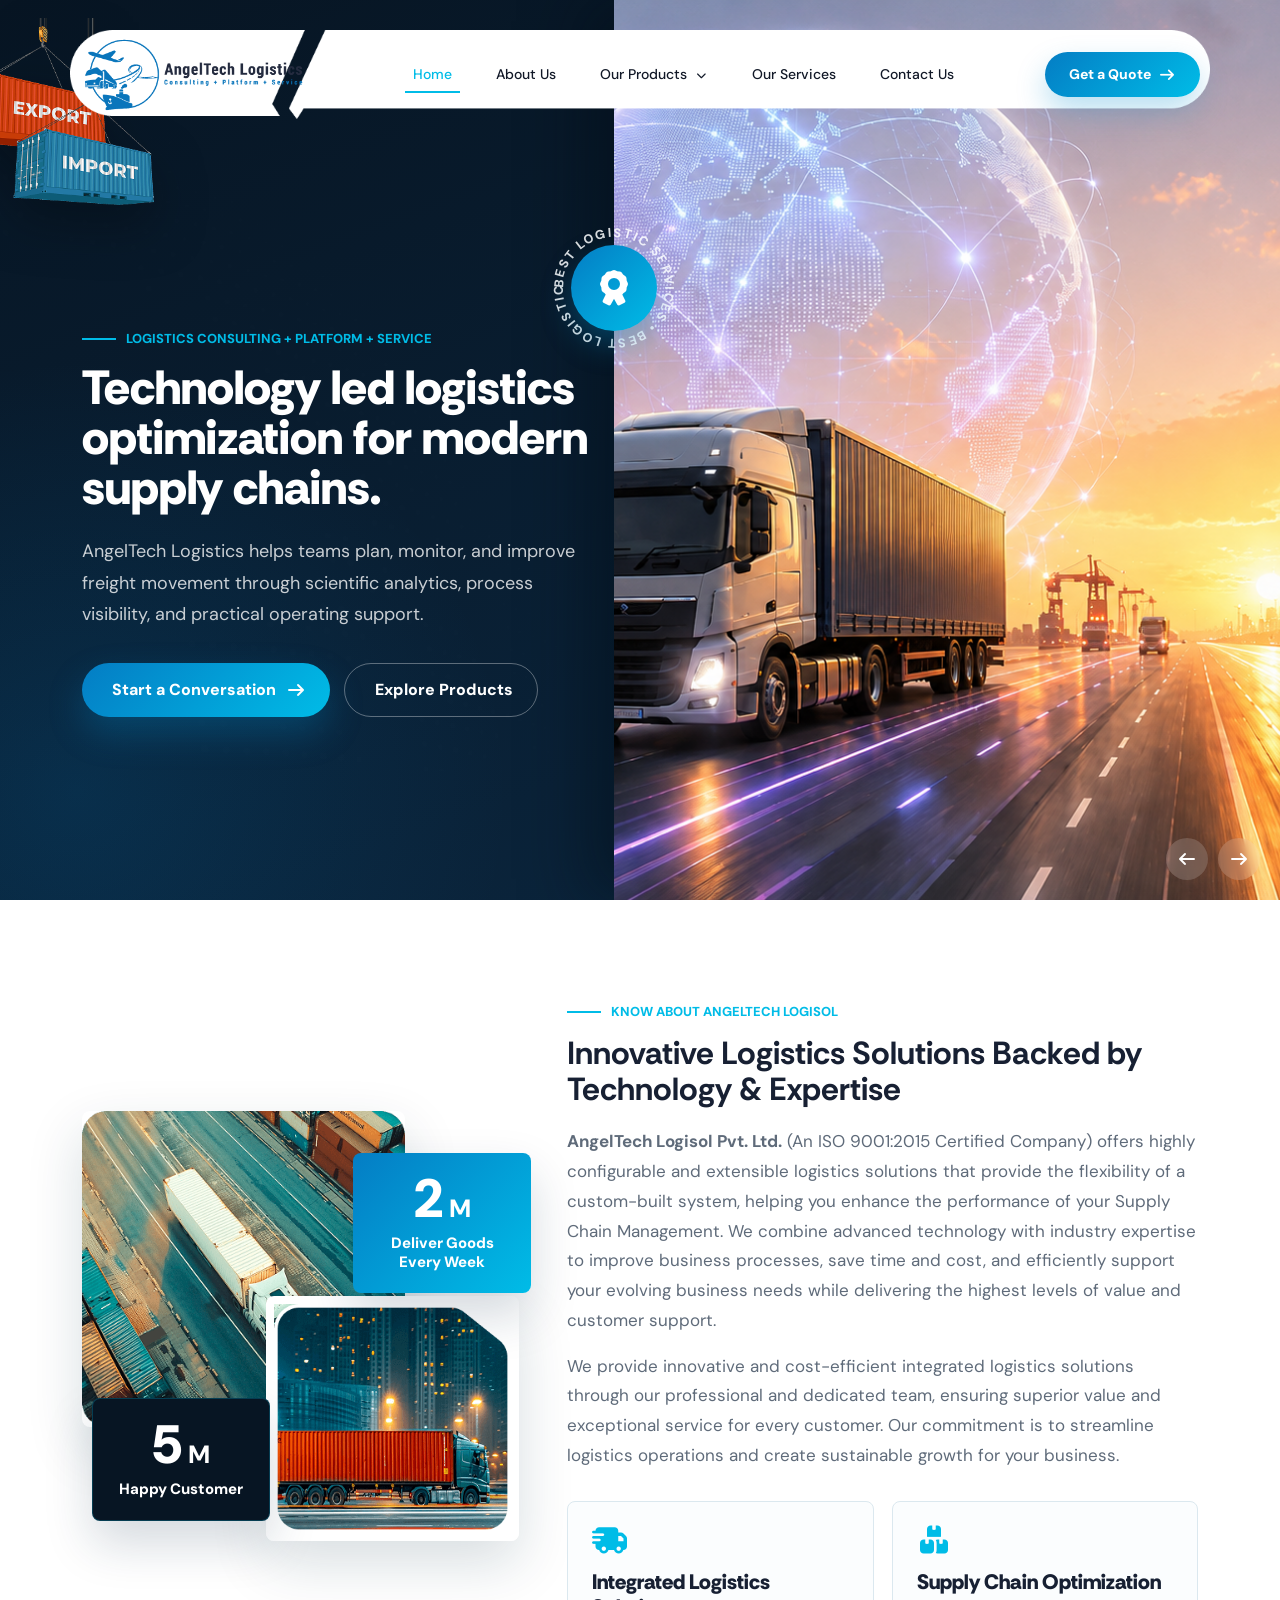
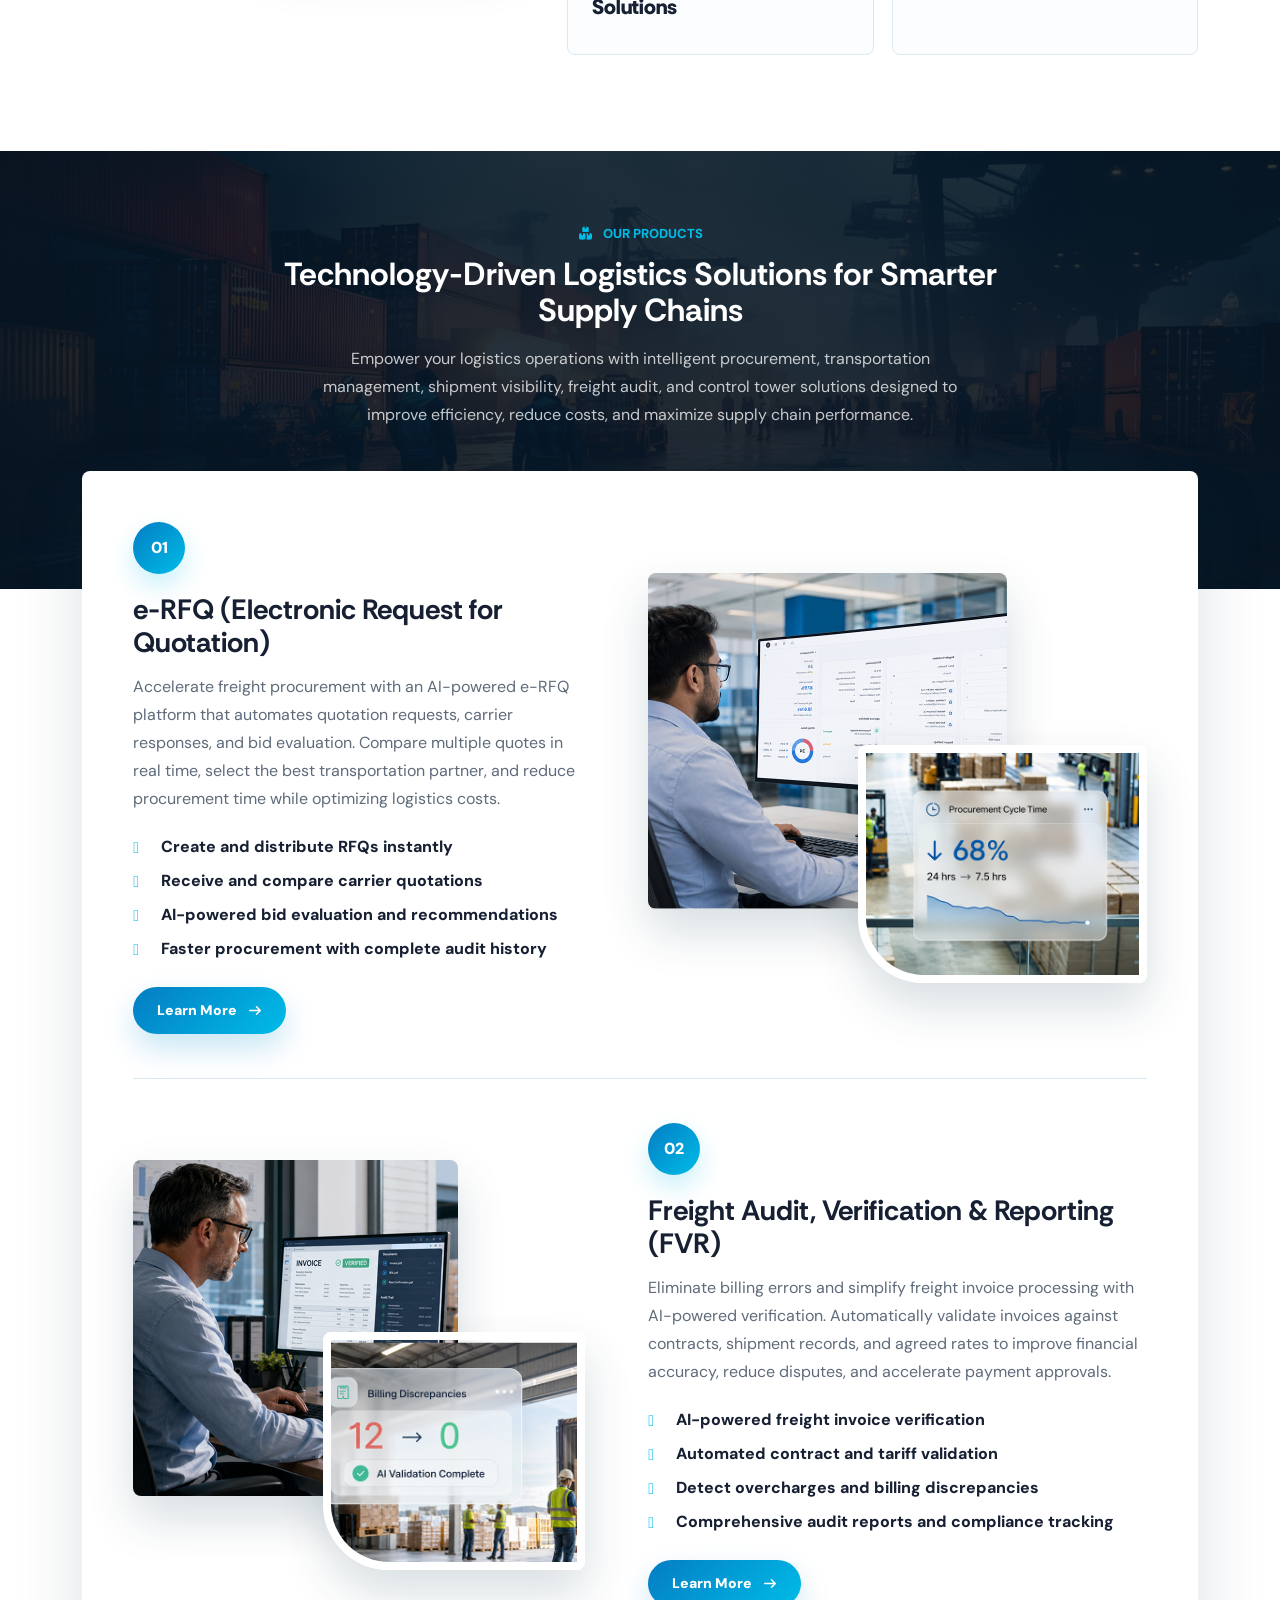
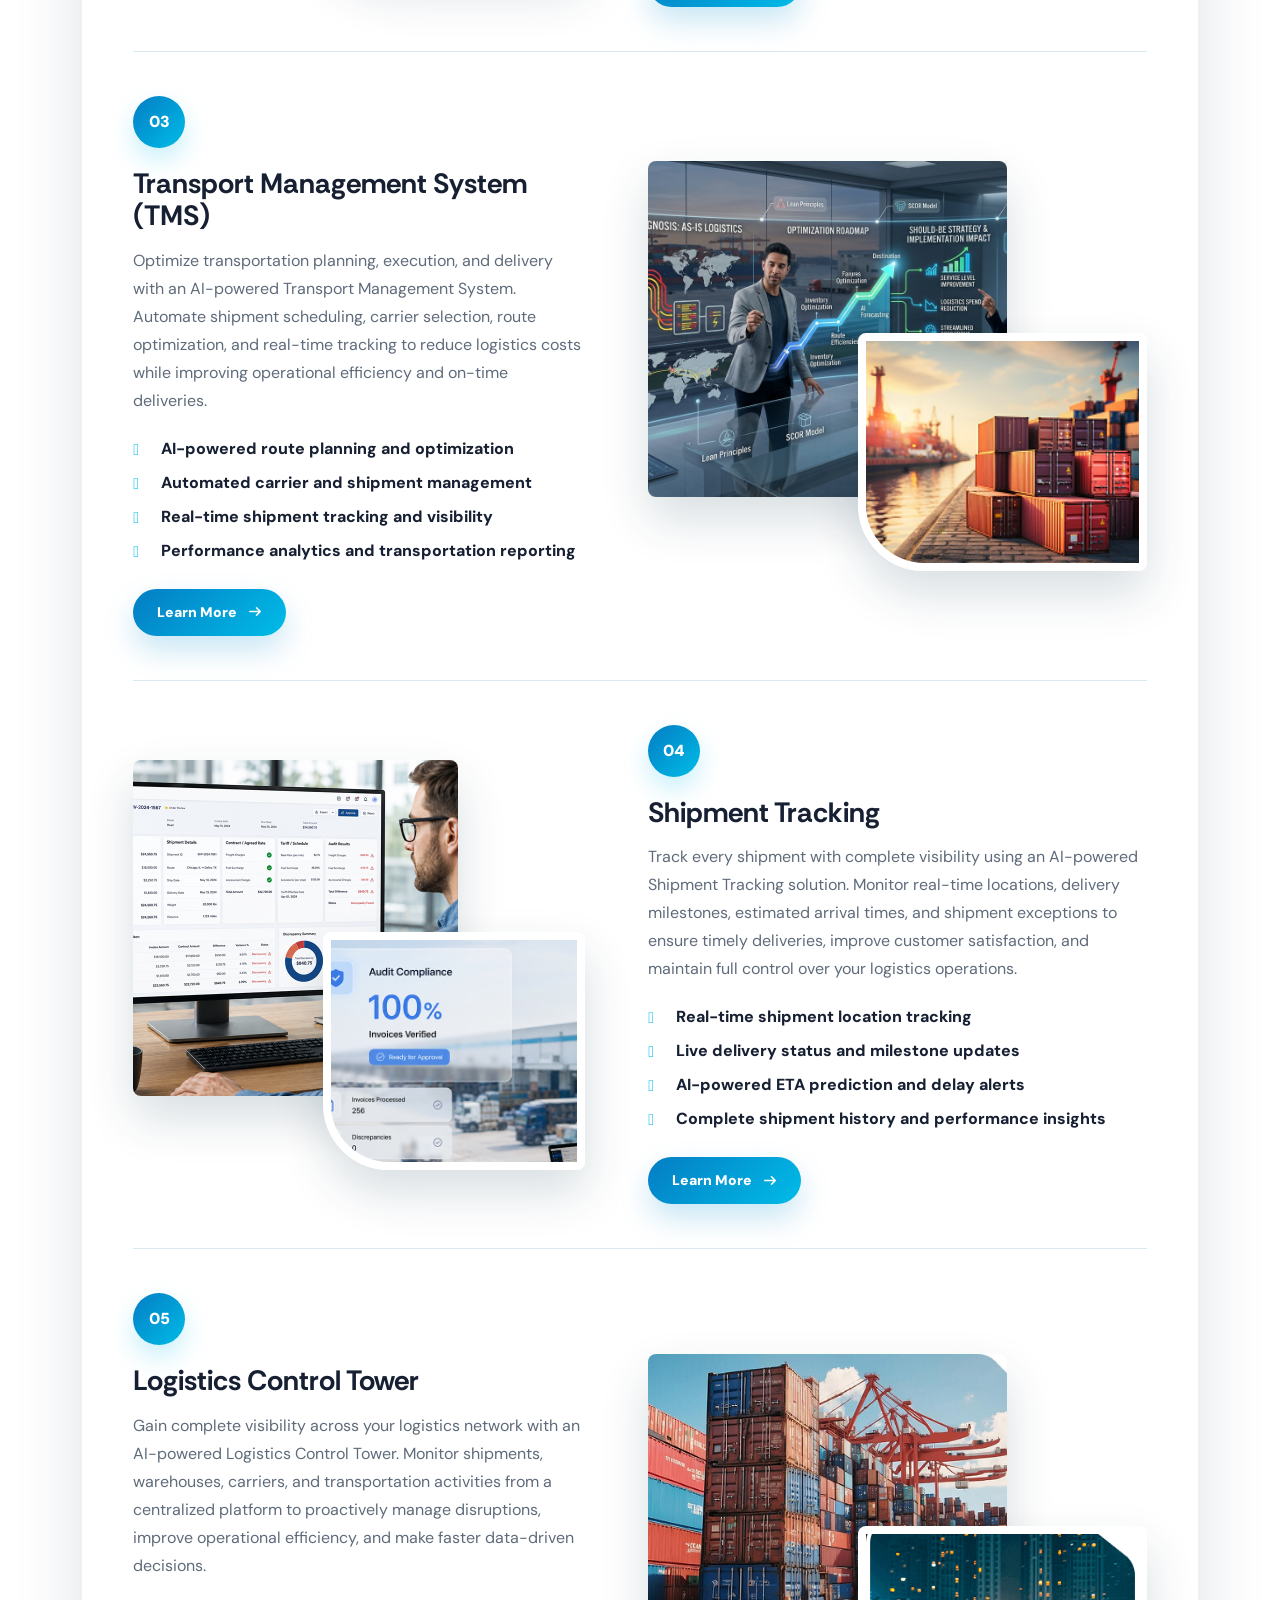
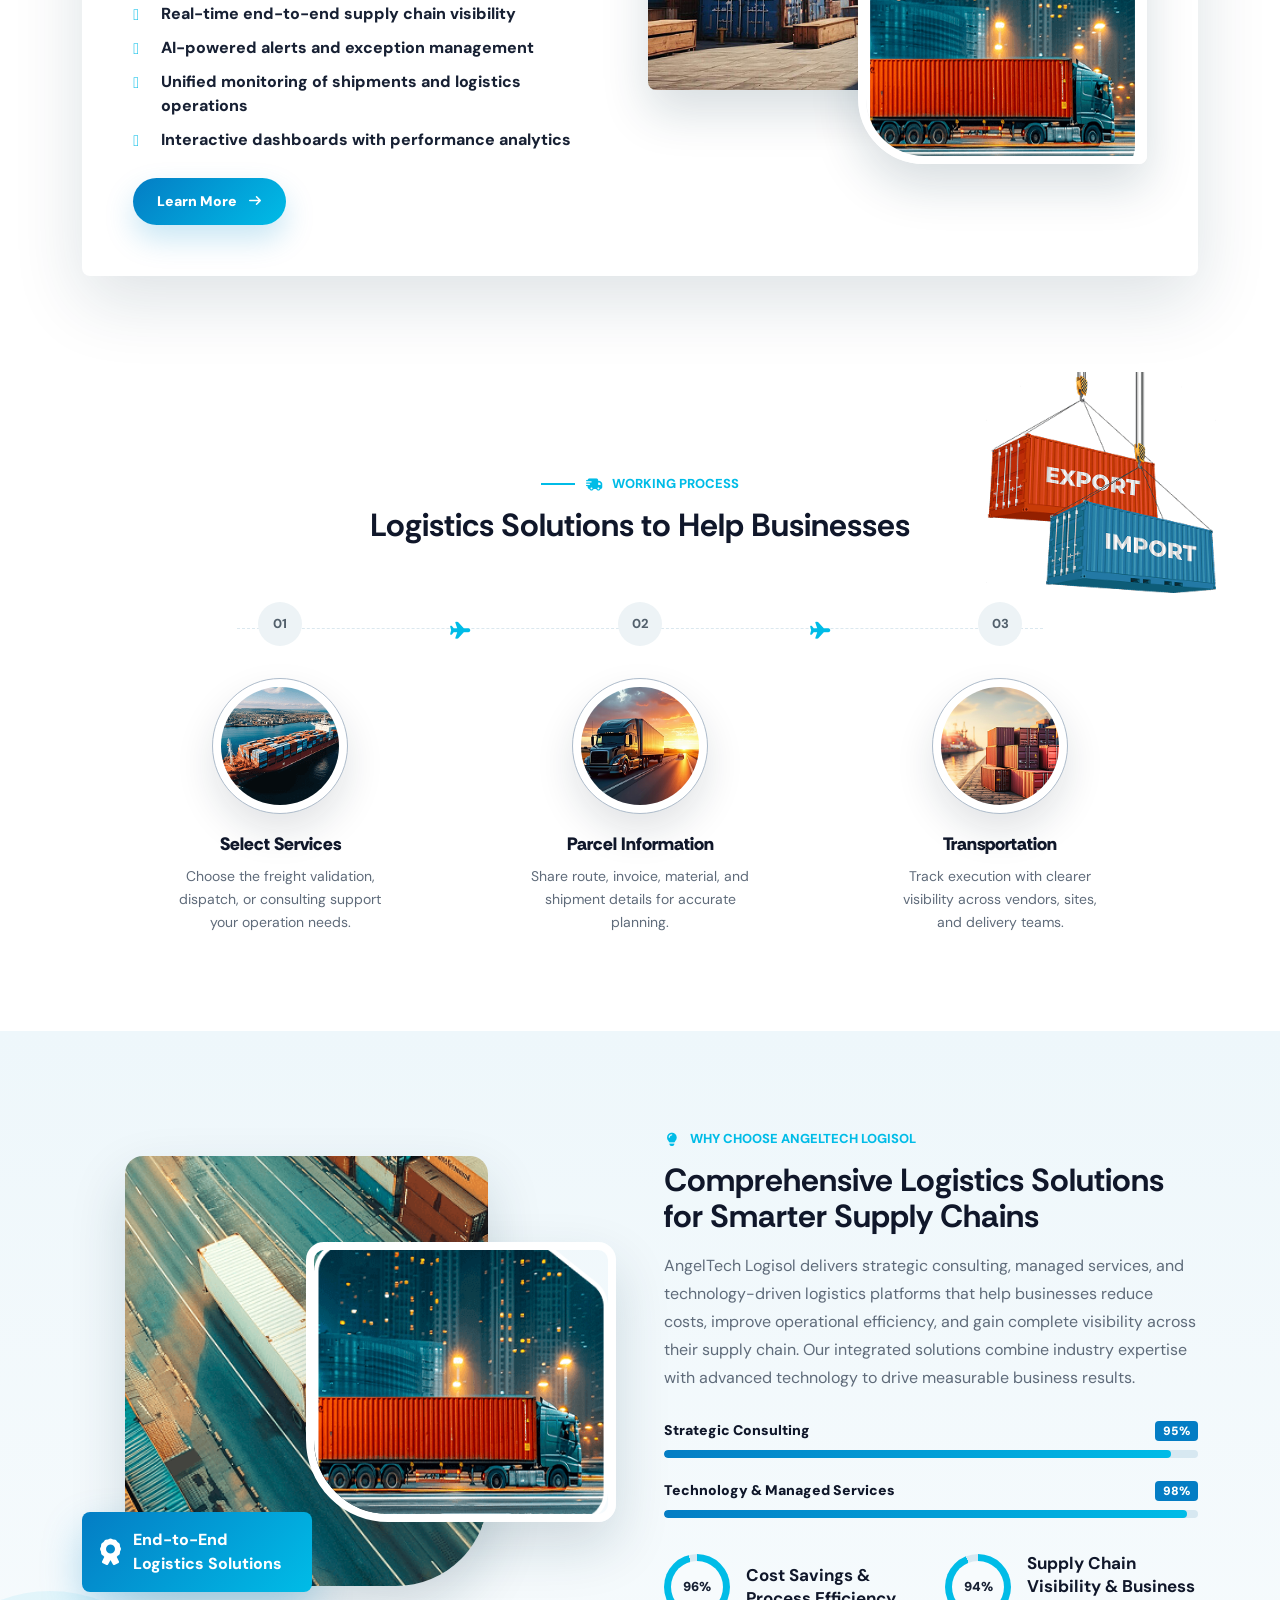
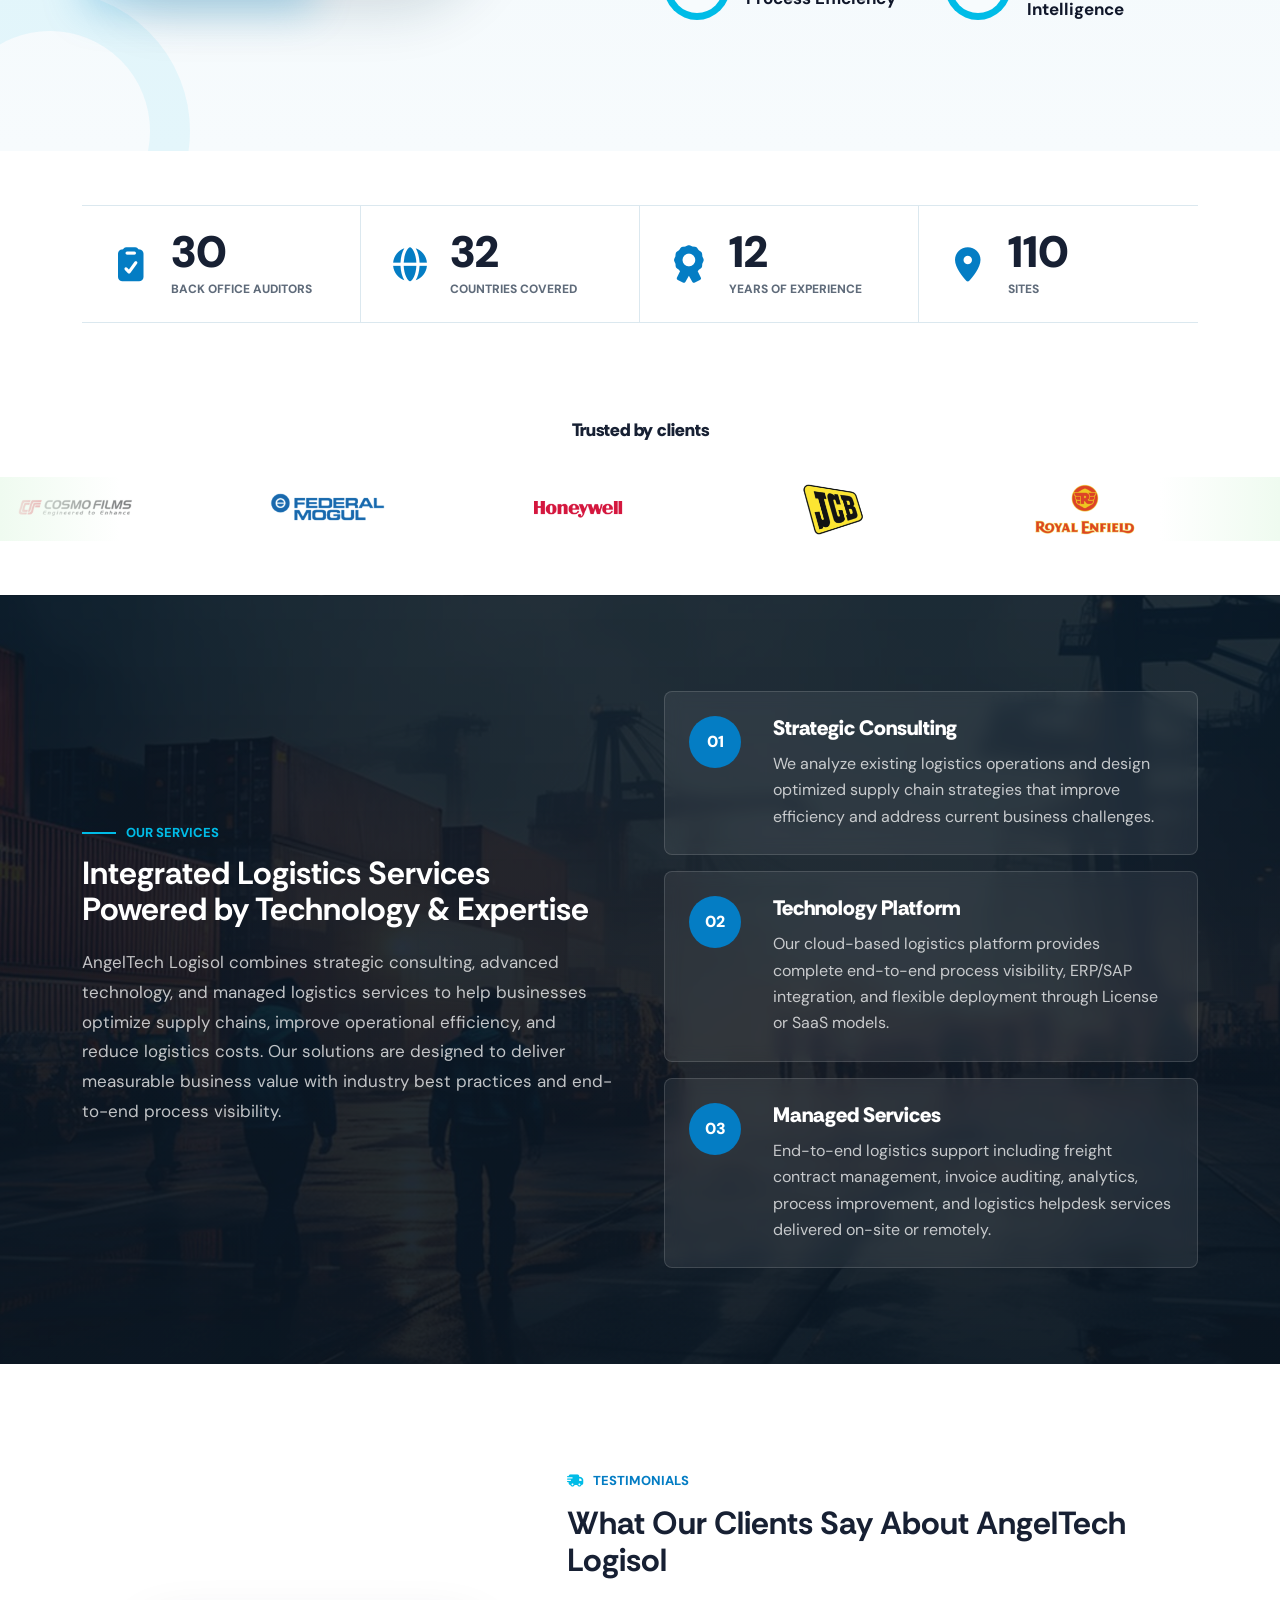
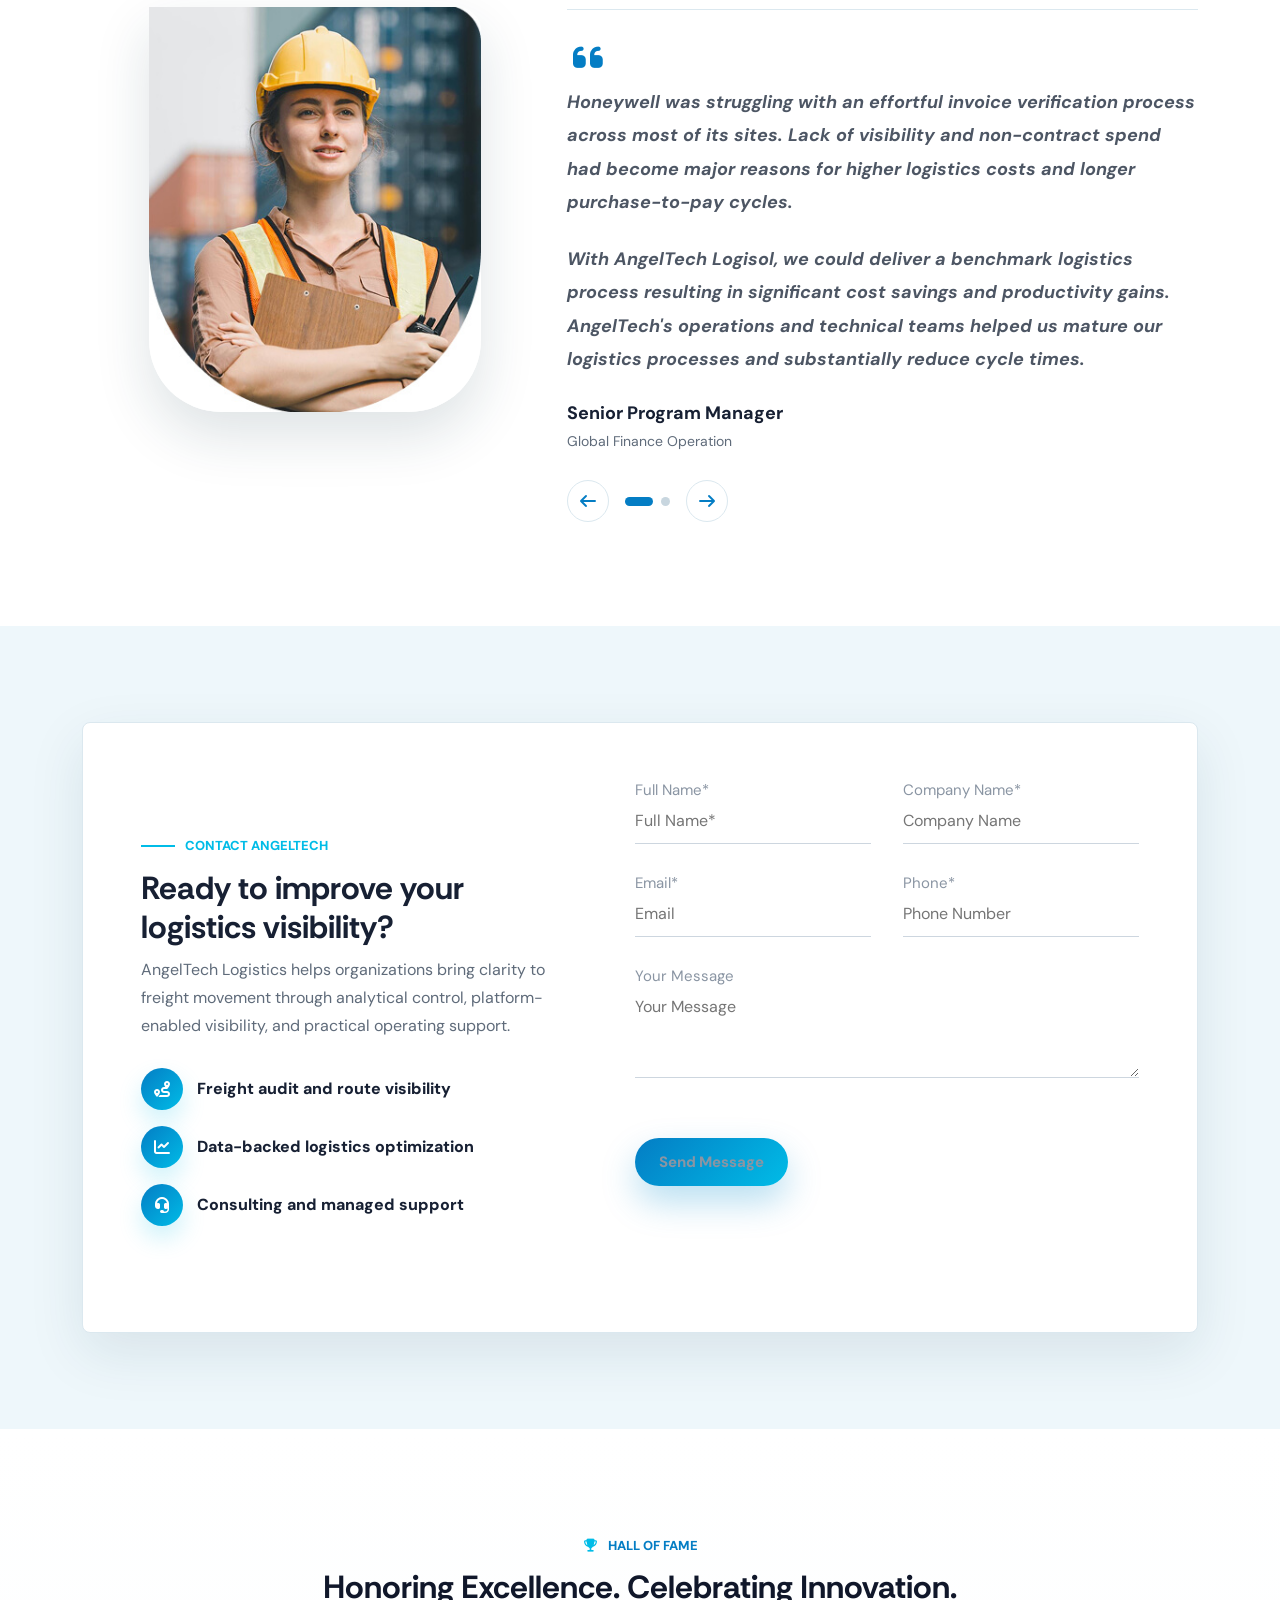
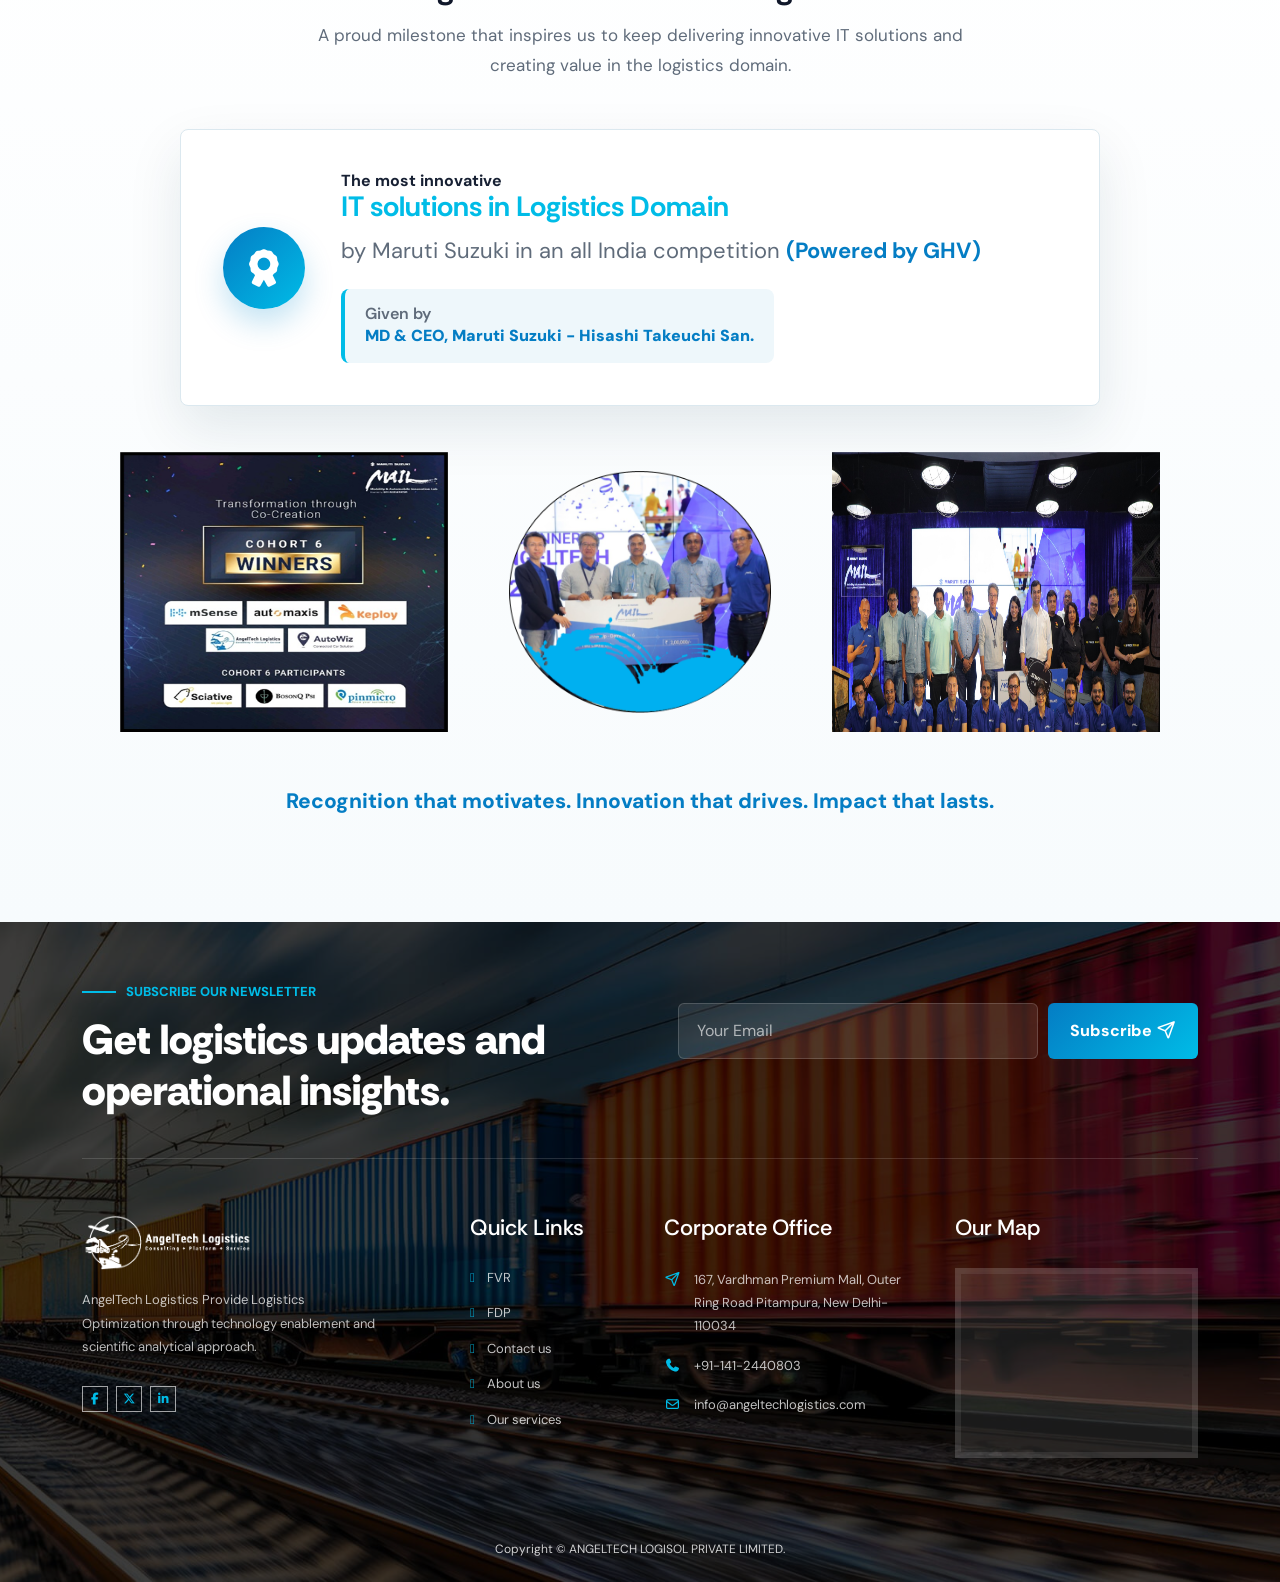
==== index.html @ 3ab44b49 "worked on e-RFQ page & sections layouts" ====
<!DOCTYPE html>
<html lang="en">
<head>
    <meta charset="UTF-8">
    <meta name="viewport" content="width=device-width, initial-scale=1.0">
    <meta name="description" content="AngelTech Logistics provides logistics optimization through technology enablement and scientific analytical approach.">
    <title>e-logistics solution provider in India - AngelTech Logistics</title>
    <link rel="shortcut icon" href="assets/images/favicon.png">
    <link rel="stylesheet" href="assets/css/bootstrap.min.css">
    <link rel="stylesheet" href="assets/css/all.min.css">
    <link rel="stylesheet" href="assets/css/angeltech.css">
    <script src="https://www.google.com/recaptcha/api.js" async defer></script>
</head>
<body>
    <header class="site-header" id="top">
        <nav class="navbar navbar-expand-lg angel-navbar">
            <div class="container">
                <a class="navbar-brand" href="#top" aria-label="AngelTech Logistics home">
                    <img src="assets/images/angel-logo.png" alt="AngelTech Logistics">
                </a>
                <div class="navbar-collapse" id="mainNav">
                    <ul class="navbar-nav ms-auto align-items-lg-center">
                        <li class="nav-item"><a class="nav-link active" href="#top">Home</a></li>
                        <li class="nav-item"><a class="nav-link" href="./about.html">About Us</a></li>
                        <li class="nav-item nav-dropdown"><button class="nav-link nav-dropdown-toggle" type="button" aria-expanded="false">Our Products <i class="fa-solid fa-chevron-down"></i></button><ul class="nav-dropdown-menu"><li><a href="FVR.html">FVR</a></li><li><a href="e-RFQ.html">e-RFQ</a></li><li><a href="TMS.html">TMS</a></li><li><a href="logisticcontroltower.html">Logistic Control Tower</a></li><li><a href="shipmentracking.html">Shipment Tracking</a></li></ul></li>
                        <li class="nav-item"><a class="nav-link" href="./our-services.html">Our Services</a></li>
                        <li class="nav-item"><a class="nav-link" href="./contact.html">Contact Us</a></li>
                        <li class="nav-item nav-quote-item"><a class="nav-link nav-quote-link" href="contact.html#contact-form-section">Get a Quote <i class="fa-solid fa-arrow-right"></i></a></li>
                    </ul>
                </div>
                <div class="header-actions">
                    <a class="header-cta" href="#contact">Get a Quote <i class="fa-solid fa-arrow-right"></i></a>
                    <button class="navbar-toggler" type="button" aria-label="Toggle navigation" aria-controls="mainNav" aria-expanded="false">
                        <span></span>
                        <span></span>
                        <span></span>
                    </button>
                </div>
            </div>
        </nav>
    </header>

    <main>
        <section class="hero-section">
            <img class="hero-crate" src="assets/images/export-import.png" alt="" aria-hidden="true">
            <div class="hero-visual reveal delay-1">
                <div class="hero-slider" data-hero-slider>
                    <div class="hero-slide is-active">
                        <img src="assets/images/banner.png" alt="Freight truck on the highway at sunset">
                    </div>
                    <div class="hero-slide">
                        <img src="assets/images/slide2.png" alt="Long haul freight truck in transit">
                    </div>
                    <div class="hero-slide-nav">
                        <button class="hero-slide-arrow" type="button" data-hero-prev aria-label="Previous slide"><i class="fa-solid fa-arrow-left"></i></button>
                        <button class="hero-slide-arrow" type="button" data-hero-next aria-label="Next slide"><i class="fa-solid fa-arrow-right"></i></button>
                    </div>
                </div>
                <div class="hero-badge" aria-hidden="true">
                    <svg viewBox="0 0 120 120">
                        <path id="badgeCirclePath" d="M 60,60 m -48,0 a 48,48 0 1,1 96,0 a 48,48 0 1,1 -96,0" fill="none"></path>
                        <text>
                            <textPath href="#badgeCirclePath">Best Logistic Services • Best Logistic Services • </textPath>
                        </text>
                    </svg>
                    <i class="fa-solid fa-award"></i>
                </div>
            </div>
            <div class="container">
                <div class="row">
                    <div class="col-lg-6">
                        <div class="hero-copy">
                            <span class="eyebrow reveal">Logistics Consulting + Platform + Service</span>
                            <h1 class="reveal delay-1">Technology led logistics optimization for modern supply chains.</h1>
                            <div class="hero-lede reveal delay-2">
                                <p>AngelTech Logistics helps teams plan, monitor, and improve freight movement through scientific analytics, process visibility, and practical operating support.</p>
                            </div>
                            <div class="hero-actions reveal delay-3">
                                <a class="btn-primary-angel btn-pill" href="#contact">Start a Conversation <i class="fa-solid fa-arrow-right"></i></a>
                                <a class="btn-ghost-angel btn-pill" href="#services">Explore Products</a>
                            </div>
                        </div>
                    </div>
                </div>
            </div>
        </section>

       <section class="about-band" id="about">
        <div class="container">
        <div class="row align-items-center g-5">
            <div class="col-lg-5">
                <div class="image-stack reveal">
                    <img src="assets/images/about-1.png" alt="AngelTech Logisol logistics operations">
                    <img src="assets/images/about-2.png" alt="Supply chain and logistics management">
                    <div class="about-stat-card about-stat-primary">
                        <strong>2<span>M</span></strong>
                        <p>Deliver Goods Every Week</p>
                    </div>
                    <div class="about-stat-card about-stat-secondary">
                        <strong>5<span>M</span></strong>
                        <p>Happy Customer</p>
                    </div>
                </div>
            </div>

            <div class="col-lg-7">
                <div class="section-copy reveal delay-1">
                    <span class="eyebrow">Know About AngelTech Logisol</span>

                    <h2>Innovative Logistics Solutions Backed by Technology & Expertise</h2>

                    <p>
                        <strong>AngelTech Logisol Pvt. Ltd.</strong> (An ISO 9001:2015 Certified Company)
                        offers highly configurable and extensible logistics solutions that provide the
                        flexibility of a custom-built system, helping you enhance the performance of your
                        Supply Chain Management. We combine advanced technology with industry expertise
                        to improve business processes, save time and cost, and efficiently support your
                        evolving business needs while delivering the highest levels of value and customer support.
                    </p>

                    <p>
                        We provide innovative and cost-efficient integrated logistics solutions through our
                        professional and dedicated team, ensuring superior value and exceptional service for
                        every customer. Our commitment is to streamline logistics operations and create
                        sustainable growth for your business.
                    </p>

                    <div class="feature-grid">
                        <div>
                            <i class="fa-solid fa-truck-fast"></i>
                            <h3>Integrated Logistics Solutions</h3>
                           
                        </div>

                        <div>
                            <i class="fa-solid fa-boxes-stacked"></i>
                            <h3>Supply Chain Optimization</h3>
                           
                        </div>
                    </div>

                   
                </div>
            </div>
        </div>
    </div>
</section>

     <section class="product-showcase-section" aria-labelledby="product-showcase-title">
    <div class="product-showcase-hero">
        <div class="container">
            <div class="product-showcase-copy reveal">
                <span class="eyebrow">
                    <i class="fa-solid fa-boxes-stacked"></i> Our Products
                </span>

                <h2 id="product-showcase-title">
                    Technology-Driven Logistics Solutions for Smarter Supply Chains
                </h2>

                <p>
                    Empower your logistics operations with intelligent procurement,
                    transportation management, shipment visibility, freight audit,
                    and control tower solutions designed to improve efficiency,
                    reduce costs, and maximize supply chain performance.
                </p>
            </div>
        </div>
    </div>

    <div class="product-showcase-body">
        <div class="container">
            <div class="product-showcase-panel reveal">

                <!-- Product 01 -->
                <article class="product-showcase-row">
                    <div class="product-showcase-text">
                        <span>01</span>

                        <h3>e-RFQ (Electronic Request for Quotation)</h3>

                        <p>
                            Accelerate freight procurement with an AI-powered e-RFQ platform
                            that automates quotation requests, carrier responses, and bid
                            evaluation. Compare multiple quotes in real time, select the best
                            transportation partner, and reduce procurement time while
                            optimizing logistics costs.
                        </p>

                        <ul>
                            <li>Create and distribute RFQs instantly</li>
                            <li>Receive and compare carrier quotations</li>
                            <li>AI-powered bid evaluation and recommendations</li>
                            <li>Faster procurement with complete audit history</li>
                        </ul>

                        <a class="product-discover-link" href="./e-RFQ.html">
                            Learn More <i class="fa-solid fa-arrow-right"></i>
                        </a>
                    </div>

                    <!-- Original image URLs preserved -->
                    <div class="product-showcase-image">
                        <img class="product-image-main" src="assets/images/Products/Our Products - eRFQ V1_01.png" alt="e-RFQ">
                        <img class="product-image-float" src="assets/images/Products/Our Products - eRFQ V2_02.png" alt="e-RFQ">
                    </div>
                </article>

                <!-- Product 02 -->
                <article class="product-showcase-row is-reverse">
                    <div class="product-showcase-text">
                        <span>02</span>

                        <h3>Freight Audit, Verification & Reporting (FVR)</h3>

                        <p>
                            Eliminate billing errors and simplify freight invoice processing
                            with AI-powered verification. Automatically validate invoices
                            against contracts, shipment records, and agreed rates to improve
                            financial accuracy, reduce disputes, and accelerate payment
                            approvals.
                        </p>

                        <ul>
                            <li>AI-powered freight invoice verification</li>
                            <li>Automated contract and tariff validation</li>
                            <li>Detect overcharges and billing discrepancies</li>
                            <li>Comprehensive audit reports and compliance tracking</li>
                        </ul>

                        <a class="product-discover-link" href="./FVR.html">
                            Learn More <i class="fa-solid fa-arrow-right"></i>
                        </a>
                    </div>

                    <!-- Original image URLs preserved -->
                    <div class="product-showcase-image">
                        <img class="product-image-main" src="assets/images/Products/Our Products - FVR V1_01.png" alt="FVR">
                        <img class="product-image-float" src="assets/images/Products/Our Products - FVR V1_02.png" alt="FVR">
                    </div>
                </article>

                <!-- Product 03 -->
                <article class="product-showcase-row">
                    <div class="product-showcase-text">
                        <span>03</span>

                        <h3>Transport Management System (TMS)</h3>

                        <p>
                            Optimize transportation planning, execution, and delivery with an
                            AI-powered Transport Management System. Automate shipment
                            scheduling, carrier selection, route optimization, and real-time
                            tracking to reduce logistics costs while improving operational
                            efficiency and on-time deliveries.
                        </p>

                        <ul>
                            <li>AI-powered route planning and optimization</li>
                            <li>Automated carrier and shipment management</li>
                            <li>Real-time shipment tracking and visibility</li>
                            <li>Performance analytics and transportation reporting</li>
                        </ul>

                        <a class="product-discover-link" href="./TMS.html">
                            Learn More <i class="fa-solid fa-arrow-right"></i>
                        </a>
                    </div>

                    <!-- Original image URLs preserved -->
                    <div class="product-showcase-image">
                        <img class="product-image-main" src="assets/images/consulting.png" alt="TMS">
                        <img class="product-image-float" src="assets/images/serv3.png" alt="TMS">
                    </div>
                </article>

                <!-- Product 04 -->
                <article class="product-showcase-row is-reverse">
                    <div class="product-showcase-text">
                        <span>04</span>

                        <h3>Shipment Tracking</h3>

                        <p>
                            Track every shipment with complete visibility using an AI-powered
                            Shipment Tracking solution. Monitor real-time locations, delivery
                            milestones, estimated arrival times, and shipment exceptions to
                            ensure timely deliveries, improve customer satisfaction, and
                            maintain full control over your logistics operations.
                        </p>

                        <ul>
                            <li>Real-time shipment location tracking</li>
                            <li>Live delivery status and milestone updates</li>
                            <li>AI-powered ETA prediction and delay alerts</li>
                            <li>Complete shipment history and performance insights</li>
                        </ul>

                        <a class="product-discover-link" href="./shipmentracking.html">
                            Learn More <i class="fa-solid fa-arrow-right"></i>
                        </a>
                    </div>

                    <!-- Original image URLs preserved -->
                    <div class="product-showcase-image">
                        <img class="product-image-main" src="assets/images/Products/Our Products - ST V2_01.png" alt="Shipment Tracking">
                        <img class="product-image-float" src="assets/images/Products/Our Products - ST V2_02.png" alt="Shipment Tracking">
                    </div>
                </article>

                <!-- Product 05 -->
                <article class="product-showcase-row">
                    <div class="product-showcase-text">
                        <span>05</span>

                        <h3>Logistics Control Tower</h3>

                        <p>
                            Gain complete visibility across your logistics network with an
                            AI-powered Logistics Control Tower. Monitor shipments,
                            warehouses, carriers, and transportation activities from a
                            centralized platform to proactively manage disruptions, improve
                            operational efficiency, and make faster data-driven decisions.
                        </p>

                        <ul>
                            <li>Real-time end-to-end supply chain visibility</li>
                            <li>AI-powered alerts and exception management</li>
                            <li>Unified monitoring of shipments and logistics operations</li>
                            <li>Interactive dashboards with performance analytics</li>
                        </ul>

                        <a class="product-discover-link" href="./logisticcontroltower.html">
                            Learn More <i class="fa-solid fa-arrow-right"></i>
                        </a>
                    </div>

                    <!-- Original image URLs preserved -->
                    <div class="product-showcase-image">
                        <img class="product-image-main" src="assets/images/about-banner.jpg" alt="Control Tower">
                        <img class="product-image-float" src="assets/images/about-2.png" alt="Control Tower">
                    </div>
                </article>

            </div>
        </div>
    </div>
</section>

        <section class="process-section" aria-labelledby="process-title">
            <img class="process-crates" src="assets/images/export-import.png" alt="" aria-hidden="true">
            <div class="container">
                <div class="section-heading process-heading reveal">
                    <span class="eyebrow"><i class="fa-solid fa-truck-fast"></i> Working Process</span>
                    <h2 id="process-title">Logistics Solutions to Help Businesses</h2>
                </div>

                <div class="process-timeline reveal delay-1">
                    <article class="process-step">
                        <div class="process-number">01</div>
                        <div class="process-image">
                            <img src="assets/images/serv1.png" alt="Cargo service selection">
                        </div>
                        <h3>Select Services</h3>
                        <p>Choose the freight validation, dispatch, or consulting support your operation needs.</p>
                    </article>

                    <div class="process-connector" aria-hidden="true">
                        <i class="fa-solid fa-plane"></i>
                        <span></span>
                    </div>

                    <article class="process-step ">
                        <div class="process-number">02</div>
                        <div class="process-image">
                            <img src="assets/images/serv2.png" alt="Parcel information and transport planning">
                        </div>
                        <h3>Parcel Information</h3>
                        <p>Share route, invoice, material, and shipment details for accurate planning.</p>
                    </article>

                    <div class="process-connector" aria-hidden="true">
                        <i class="fa-solid fa-plane"></i>
                        <span></span>
                    </div>

                    <article class="process-step">
                        <div class="process-number">03</div>
                        <div class="process-image">
                            <img src="assets/images/serv3.png" alt="Transportation execution">
                        </div>
                        <h3>Transportation</h3>
                        <p>Track execution with clearer visibility across vendors, sites, and delivery teams.</p>
                    </article>
                </div>
            </div>
        </section>

        <section class="choose-section" aria-labelledby="choose-title">
    <div class="container">
        <div class="row align-items-center g-5">

            <div class="col-lg-6">
                <div class="choose-media reveal">
                    <img class="choose-image-main" src="assets/images/about-1.png" alt="Strategic logistics consulting">
                    <img class="choose-image-float" src="assets/images/about-2.png" alt="Technology-enabled supply chain management">

                    <div class="choose-badge">
                        <i class="fa-solid fa-award"></i>
                        <span>End-to-End Logistics Solutions</span>
                    </div>
                </div>
            </div>

            <div class="col-lg-6">
                <div class="choose-content reveal delay-1">

                    <span class="eyebrow">
                        <i class="fa-solid fa-lightbulb"></i> Why Choose AngelTech Logisol
                    </span>

                    <h2 id="choose-title">
                        Comprehensive Logistics Solutions for Smarter Supply Chains
                    </h2>

                    <p>
                        AngelTech Logisol delivers strategic consulting, managed services, and
                        technology-driven logistics platforms that help businesses reduce costs,
                        improve operational efficiency, and gain complete visibility across their
                        supply chain. Our integrated solutions combine industry expertise with
                        advanced technology to drive measurable business results.
                    </p>

                    <div class="choose-bars">

                        <div class="choose-bar" style="--value: 95%;">
                            <div class="choose-bar-label">
                                <span>Strategic Consulting</span>
                                <strong>95%</strong>
                            </div>
                            <div class="choose-bar-track">
                                <span></span>
                            </div>
                        </div>

                        <div class="choose-bar" style="--value: 98%;">
                            <div class="choose-bar-label">
                                <span>Technology &amp; Managed Services</span>
                                <strong>98%</strong>
                            </div>
                            <div class="choose-bar-track">
                                <span></span>
                            </div>
                        </div>

                    </div>

                    <div class="choose-metrics">

                        <div class="choose-metric" style="--percent: 96;">
                            <div class="choose-ring">
                                <span>96%</span>
                            </div>
                            <strong>Cost Savings &amp; Process Efficiency</strong>
                        </div>

                        <div class="choose-metric" style="--percent: 94;">
                            <div class="choose-ring">
                                <span>94%</span>
                            </div>
                            <strong>Supply Chain Visibility &amp; Business Intelligence</strong>
                        </div>

                    </div>


                </div>
            </div>

        </div>
    </div>
</section>

        <section class="stats-section" aria-label="AngelTech logistics statistics">
            <div class="container">
                <div class="stats-grid reveal">
                    <div class="stat-item">
                        <i class="fa-solid fa-clipboard-check"></i>
                        <div>
                            <strong data-count="30">0</strong>
                            <span>Back Office Auditors</span>
                        </div>
                    </div>
                    <div class="stat-item">
                        <i class="fa-solid fa-globe"></i>
                        <div>
                            <strong data-count="32">0</strong>
                            <span>Countries Covered</span>
                        </div>
                    </div>
                    <div class="stat-item">
                        <i class="fa-solid fa-award"></i>
                        <div>
                            <strong data-count="12">0</strong>
                            <span>Years of Experience</span>
                        </div>
                    </div>
                    <div class="stat-item">
                        <i class="fa-solid fa-location-dot"></i>
                        <div>
                            <strong data-count="110">0</strong>
                            <span>Sites</span>
                        </div>
                    </div>
                </div>
            </div>
        </section>

        <section class="clients-section" aria-label="AngelTech clients">
            <div class="container">
                <h2 class="clients-title reveal">Trusted by clients</h2>
            </div>
            <div class="clients-marquee reveal" aria-hidden="true">
                <div class="clients-track">
                    <div class="client-logo"><img src="assets/images/clients/cosmo-films.png" alt=""></div>
                    <div class="client-logo"><img src="assets/images/clients/federal-mogul.png" alt=""></div>
                    <div class="client-logo"><img src="assets/images/clients/honeywell.png" alt=""></div>
                    <div class="client-logo"><img src="assets/images/clients/jcb.png" alt=""></div>
                    <div class="client-logo"><img src="assets/images/clients/royal-enfield.png" alt=""></div>
                    <div class="client-logo"><img src="assets/images/clients/stryker.png" alt=""></div>
                    <div class="client-logo"><img src="assets/images/clients/cosmo-films.png" alt=""></div>
                    <div class="client-logo"><img src="assets/images/clients/federal-mogul.png" alt=""></div>
                    <div class="client-logo"><img src="assets/images/clients/honeywell.png" alt=""></div>
                    <div class="client-logo"><img src="assets/images/clients/jcb.png" alt=""></div>
                    <div class="client-logo"><img src="assets/images/clients/royal-enfield.png" alt=""></div>
                    <div class="client-logo"><img src="assets/images/clients/stryker.png" alt=""></div>
                </div>
            </div>
        </section>

       <section class="products-section" id="products">
    <div class="container">
        <div class="row align-items-center g-5">

            <div class="col-lg-6">
                <div class="section-copy reveal">
                    <span class="eyebrow">Our Services</span>

                    <h2>Integrated Logistics Services Powered by Technology & Expertise</h2>

                    <p>
                        AngelTech Logisol combines strategic consulting, advanced technology,
                        and managed logistics services to help businesses optimize supply chains,
                        improve operational efficiency, and reduce logistics costs. Our solutions
                        are designed to deliver measurable business value with industry best
                        practices and end-to-end process visibility.
                    </p>
                </div>
            </div>

            <div class="col-lg-6">
                <div class="product-list reveal delay-1">

                    <div class="product-item">
                        <span>01</span>
                        <div>
                            <h3>Strategic Consulting</h3>
                            <p>
                                We analyze existing logistics operations and design optimized
                                supply chain strategies that improve efficiency and address
                                current business challenges.
                            </p>
                        </div>
                    </div>

                    <div class="product-item">
                        <span>02</span>
                        <div>
                            <h3>Technology Platform</h3>
                            <p>
                                Our cloud-based logistics platform provides complete end-to-end
                                process visibility, ERP/SAP integration, and flexible deployment
                                through License or SaaS models.
                            </p>
                        </div>
                    </div>

                    <div class="product-item">
                        <span>03</span>
                        <div>
                            <h3>Managed Services</h3>
                            <p>
                                End-to-end logistics support including freight contract
                                management, invoice auditing, analytics, process improvement,
                                and logistics helpdesk services delivered on-site or remotely.
                            </p>
                        </div>
                    </div>

                </div>
            </div>

        </div>
    </div>
</section>

       <section class="testimonial-section">
    <div class="container">
        <div class="row align-items-center g-5">
            <div class="col-lg-5">
                <div class="testimonial-media reveal">
                    <img src="assets/images/testimonial-ft.jpg" alt="AngelTech Logisol customer testimonial">
                </div>
            </div>

            <div class="col-lg-7">
                <div class="testimonial-content reveal delay-1">
                    <span class="eyebrow">
                        <i class="fa-solid fa-truck-fast"></i> Testimonials
                    </span>

                    <h2>What Our Clients Say About AngelTech Logisol</h2>

                    <div class="testimonial-slider" data-testimonial-slider>
                        <div class="testimonial-slides">

                            <!-- Testimonial 1 -->
                            <blockquote class="testimonial-slide is-active">
                                <i class="fa-solid fa-quote-left"></i>

                                <p>
                                    Honeywell was struggling with an effortful invoice verification
                                    process across most of its sites. Lack of visibility and
                                    non-contract spend had become major reasons for higher logistics
                                    costs and longer purchase-to-pay cycles.
                                </p>

                                <p>
                                    With AngelTech Logisol, we could deliver a benchmark logistics
                                    process resulting in significant cost savings and productivity
                                    gains. AngelTech's operations and technical teams helped us
                                    mature our logistics processes and substantially reduce cycle
                                    times.
                                </p>

                                <cite>
                                    <strong>Senior Program Manager</strong>
                                    <span>Global Finance Operation</span>
                                </cite>
                            </blockquote>

                            <!-- Testimonial 2 -->
                            <blockquote class="testimonial-slide">
                                <i class="fa-solid fa-quote-left"></i>

                                <p>
                                    <strong>
                                        Real-time data analytics provides us with actionable insights
                                        into our logistics operations.
                                    </strong>
                                </p>

                                <p>
                                    I have to say that the deployment of your logistics solution,
                                    along with the customized software solutions developed by your
                                    team, has transformed the way we manage our logistics
                                    operations. Over the last two years, your product quality,
                                    managed services, and logistics domain expertise have made
                                    AngelTech Logisol our preferred technology partner, consistently
                                    delivering outstanding value-for-money solutions.
                                </p>

                                <cite>
                                    <strong>Mr. Alok</strong>
                                    <span>
                                        Director – Business Operations &amp; Services<br>
                                        One of the World's Largest Medical Equipment Solutions Companies
                                    </span>
                                </cite>
                            </blockquote>

                        </div>

                        <div class="testimonial-controls" aria-label="Testimonial controls">
                            <button class="testimonial-arrow" type="button" data-testimonial-prev aria-label="Previous testimonial">
                                <i class="fa-solid fa-arrow-left"></i>
                            </button>

                            <div class="testimonial-dots" aria-label="Choose testimonial"></div>

                            <button class="testimonial-arrow" type="button" data-testimonial-next aria-label="Next testimonial">
                                <i class="fa-solid fa-arrow-right"></i>
                            </button>
                        </div>
                    </div>

                </div>
            </div>
        </div>
    </div>
</section>

        <section class="contact-cta" id="contact">
            <div class="container">
                <div class="contact-panel reveal">
                    <div class="contact-content">
                        <span class="eyebrow">Contact AngelTech</span>
                        <h2>Ready to improve your logistics visibility?</h2>
                        <p>AngelTech Logistics helps organizations bring clarity to freight movement through analytical control, platform-enabled visibility, and practical operating support.</p>
                        <div class="contact-highlights">
                            <div>
                                <i class="fa-solid fa-route"></i>
                                <span>Freight audit and route visibility</span>
                            </div>
                            <div>
                                <i class="fa-solid fa-chart-line"></i>
                                <span>Data-backed logistics optimization</span>
                            </div>
                            <div>
                                <i class="fa-solid fa-headset"></i>
                                <span>Consulting and managed support</span>
                            </div>
                        </div>
                    </div>

                    <form class="contact-form" enctype="multipart/form-data"  id="contact-form"

    method="post"

    action="book-consultation.php"
 novalidate>
                        <div class="form-row">
                            <label>
                                <span>Full Name*</span>
                                <input type="text" name="name" placeholder="Full Name*" required>
                            </label>
                            <label>
                                <span>Company Name*</span>
                                <input type="text" name="company" placeholder="Company Name" required>
                            </label>
                        </div>
                        <div class="form-row">
                            <label>
                                <span>Email*</span>
                                <input type="email" name="email" placeholder="Email" required>
                            </label>
                            <label>
                                <span>Phone*</span>
                                <input type="tel" name="phone" inputmode="tel" placeholder="Phone Number" required>
                            </label>
                        </div>
                        <label class="message-field">
                            <span>Your Message</span>
                            <textarea name="message" rows="3" placeholder="Your Message"></textarea>
                        </label>
                        <div class="g-recaptcha" data-sitekey="6Le1zT0tAAAAAHbg0SdsMu-2vT11S4-TkB3VW1lS"></div>
                        <button class="btn btn-primary-angel submit-btn" type="submit">Send Message <i class="fa-solid fa-arrow-right"></i></button>
                        
        <p class="form-status" role="status" aria-live="polite"></p>
                    </form>
                </div>
            </div>
        </section>

        <section class="hall-fame-section" aria-labelledby="hall-fame-title">
            <div class="container">
                <div class="section-heading hall-fame-heading reveal">
                    <span class="eyebrow"><i class="fa-solid fa-trophy"></i> Hall of Fame</span>
                    <h2 id="hall-fame-title">Honoring Excellence. Celebrating Innovation.</h2>
                    <p>A proud milestone that inspires us to keep delivering innovative IT solutions and creating value in the logistics domain.</p>
                </div>

                <div class="hall-fame-panel reveal delay-1">
                    <div class="hall-fame-award">
                        <div class="hall-fame-award-icon" aria-hidden="true">
                            <i class="fa-solid fa-award"></i>
                        </div>
                        <div>
                            <span>The most innovative</span>
                            <h3>IT solutions in Logistics Domain</h3>
                            <p>by Maruti Suzuki in an all India competition <strong>(Powered by GHV)</strong></p>
                            <div class="hall-fame-given">
                                <span>Given by</span>
                                <strong>MD &amp; CEO, Maruti Suzuki - Hisashi Takeuchi San.</strong>
                            </div>
                        </div>
                    </div>

                    <div class="hall-fame-gallery">
                        <figure class="hall-fame-image is-side">
                            <img src="assets/images/halloffame1.png" alt="Hall of Fame recognition moment">
                        </figure>
                        <figure class="hall-fame-image is-center">
                            <img src="assets/images/halloffame2.png" alt="Hall of Fame award ceremony">
                        </figure>
                        <figure class="hall-fame-image is-side">
                            <img src="assets/images/halloffame3.png" alt="Hall of Fame award presentation">
                        </figure>
                    </div>

                    <p class="hall-fame-note">Recognition that motivates. Innovation that drives. Impact that lasts.</p>
                </div>
            </div>
        </section>
    </main>

    <footer class="site-footer">
        <div class="footer-overlay"></div>
        <div class="container">
            <div class="footer-newsletter reveal">
                <div>
                    <span class="eyebrow">Subscribe Our Newsletter</span>
                    <h2>Get logistics updates and operational insights.</h2>
                </div>
                <form class="newsletter-form" action="#" novalidate>
                    <label class="visually-hidden" for="newsletterEmail">Email address</label>
                    <input id="newsletterEmail" type="email" name="email" placeholder="Your Email" required>
                    <button type="submit">Subscribe <i class="fa-regular fa-paper-plane"></i></button>
                    <p class="newsletter-message" aria-live="polite"></p>
                </form>
            </div>
            <div class="row g-5 footer-main">
                <div class="col-lg-4 col-md-6">
                    <div class="footer-brand reveal">
                        <img src="assets/images/angel-logo.png" alt="AngelTech Logistics">
                        <p>AngelTech Logistics Provide Logistics Optimization through technology enablement and scientific analytical approach.</p>
                        <div class="footer-socials">
                            <a href="https://www.facebook.com/angeltechlogistics/" target="_blank" rel="noopener" aria-label="Facebook"><i class="fab fa-facebook-f"></i></a>
                            <a href="https://x.com/AngeltechL" target="_blank" rel="noopener" aria-label="X"><i class="fab fa-x-twitter"></i></a>
                            <a href="https://www.linkedin.com/uas/login?session_redirect=%2Fcompany%2F10645788%2F" target="_blank" rel="noopener" aria-label="LinkedIn"><i class="fab fa-linkedin-in"></i></a>
                        </div>
                    </div>
                </div>
                <div class="col-lg-2 col-md-6">
                    <div class="footer-widget reveal delay-1">
                        <h3>Quick Links</h3>
                        <ul>
                            <li><a href="#services">FVR</a></li>
                            <li><a href="#services">FDP</a></li>
                            <li><a href="#contact">Contact us</a></li>
                            <li><a href="#about">About us</a></li>
                            <li><a href="our-services.html">Our services</a></li>
                        </ul>
                    </div>
                </div>
                <div class="col-lg-3 col-md-6">
                    <div class="footer-widget reveal delay-2">
                        <h3>Corporate Office</h3>
                        <ul class="contact-list">
                            <li><i class="fa-regular fa-paper-plane"></i><span>167, Vardhman Premium Mall, Outer Ring Road Pitampura, New Delhi-110034</span></li>
                            <li><i class="fa-solid fa-phone"></i><a href="tel:+911412440803">+91-141-2440803</a></li>
                            <li><i class="fa-regular fa-envelope"></i><a href="mailto:info@angeltechlogistics.com">info@angeltechlogistics.com</a></li>
                        </ul>
                    </div>
                </div>
                <div class="col-lg-3 col-md-6">
                    <div class="footer-widget reveal delay-3">
                        <h3>Our Map</h3>
                        <div class="map-frame">
                            <iframe title="AngelTech Logistics map" src="https://maps.google.com/maps?q=AngelTech%20Logistics%20Pitampura%20New%20Delhi&t=&z=13&ie=UTF8&iwloc=&output=embed" loading="lazy" referrerpolicy="no-referrer-when-downgrade"></iframe>
                        </div>
                    </div>
                </div>
            </div>
        </div>
        <div class="footer-bottom">
            <p>Copyright &copy; ANGELTECH LOGISOL PRIVATE LIMITED.</p>
        </div>
    </footer>

    <button class="scroll-top" type="button" aria-label="Back to top"><i class="fa-solid fa-arrow-up"></i></button>

    <script src="assets/js/bootstrap.bundle.min.js"></script>
    <script src="assets/js/angeltech.js"></script>
</body>
</html>
---- assets/css/angeltech.css ----
:root {
    --angel-blue: #047dc4;
    --angel-cyan: #00bce7;
    --angel-dark: #0b1520;
    --angel-ink: #172033;
    --angel-muted: #5f6b7a;
    --angel-soft: #eef7fb;
    --angel-line: #dbe8ef;
    --angel-white: #ffffff;
}

@font-face {
    font-family: "DM Sans";
    font-style: normal;
    font-weight: 100 1000;
    font-display: swap;
    src: url("../fonts/dm-sans-normal.woff2") format("woff2");
}

@font-face {
    font-family: "DM Sans";
    font-style: italic;
    font-weight: 100 1000;
    font-display: swap;
    src: url("../fonts/dm-sans-italic.woff2") format("woff2");
}

@font-face {
    font-family: "Rethink Sans";
    font-style: normal;
    font-weight: 400 800;
    font-display: swap;
    src: url("../fonts/rethink-sans-normal.woff2") format("woff2");
}

* {
    box-sizing: border-box;
}

html {
    scroll-behavior: smooth;
}

body {
    margin: 0;
    font-family: "DM Sans", Arial, sans-serif;
    color: var(--angel-muted);
    background: var(--angel-white);
    overflow-x: hidden;
}

img {
    max-width: 100%;
}

a {
    text-decoration: none;
}

.site-header {
    position: absolute;
    top: 0;
    left: 0;
    right: 0;
    z-index: 1000;
    padding-top: 20px;
    background: transparent;
    transition: background 0.25s ease, box-shadow 0.25s ease, padding 0.25s ease;
}

.site-header.is-scrolled {
    position: fixed;
    padding-top: 0;
    background: rgba(255, 255, 255, 0.98);
    box-shadow: 0 12px 36px rgba(8, 49, 74, 0.14);
}

.angel-navbar {
    min-height: 109px;
    padding: 0;
}

.angel-navbar .container {
    background: url("../images/header-bg.png") no-repeat center / contain;
    padding: 0 10px;
    transition: background 0.25s ease, padding 0.25s ease;
}

.site-header.is-scrolled .angel-navbar .container {
    background: none;
    padding: 0;
}

.navbar-brand img {
    width: 226px;
    height: auto;
    display: block;
}

.navbar-nav {
    gap: 28px;
}

.angel-navbar .nav-link {
    color: #111827;
    font-size: 14px;
    font-weight: 500;
    padding: 44px 0;
    position: relative;
}

.angel-navbar .nav-link::after {
    content: "";
    position: absolute;
    left: 0;
    right: 0;
    bottom: 36px;
    height: 2px;
    background: var(--angel-cyan);
    transform: scaleX(0);
    transform-origin: center;
    transition: transform 0.25s ease;
}

.angel-navbar .nav-link.active,
.angel-navbar .nav-link:hover {
    color: var(--angel-cyan);
}

.angel-navbar .nav-link.active::after,
.angel-navbar .nav-link:hover::after {
    transform: scaleX(1);
}

.nav-dropdown {
    position: relative;
}

.nav-dropdown-toggle {
    border: 0;
    background: transparent;
}

.nav-dropdown-toggle i {
    margin-left: 5px;
    font-size: 10px;
    transition: transform 0.25s ease;
}

.nav-dropdown-menu {
    position: absolute;
    top: calc(100% - 24px);
    left: 50%;
    z-index: 20;
    min-width: 220px;
    display: grid;
    gap: 4px;
    padding: 12px;
    margin: 0;
    list-style: none;
    border: 1px solid var(--angel-line);
    border-radius: 8px;
    background: var(--angel-white);
    box-shadow: 0 18px 42px rgba(8, 49, 74, 0.14);
    opacity: 0;
    visibility: hidden;
    transform: translate(-50%, 12px);
    transition: opacity 0.2s ease, visibility 0.2s ease, transform 0.2s ease;
}

.nav-dropdown:hover .nav-dropdown-menu,
.nav-dropdown:focus-within .nav-dropdown-menu,
.nav-dropdown.is-open .nav-dropdown-menu {
    opacity: 1;
    visibility: visible;
    transform: translate(-50%, 0);
}

.nav-dropdown:hover .nav-dropdown-toggle i,
.nav-dropdown:focus-within .nav-dropdown-toggle i,
.nav-dropdown.is-open .nav-dropdown-toggle i {
    transform: rotate(180deg);
}

.nav-dropdown-menu a {
    display: block;
    padding: 10px 12px;
    border-radius: 6px;
    color: var(--angel-ink);
    font-size: 13px;
    font-weight: 600;
    transition: color 0.2s ease, background 0.2s ease;
}

.nav-dropdown-menu a:hover {
    color: var(--angel-blue);
    background: var(--angel-soft);
}

.nav-quote-item {
    display: none;
}

.nav-quote-link {
    color: var(--angel-white) !important;
    background: linear-gradient(135deg, var(--angel-blue), var(--angel-cyan));
}

.navbar-toggler {
    width: 44px;
    height: 44px;
    border: 1px solid var(--angel-line);
    padding: 10px;
    display: none;
    flex-direction: column;
    justify-content: center;
    gap: 5px;
    border-radius: 6px;
}

.navbar-toggler span {
    height: 2px;
    width: 100%;
    background: var(--angel-blue);
    display: block;
}

.header-actions {
    display: flex;
    align-items: center;
    gap: 18px;
}

.header-cta {
    display: inline-flex;
    align-items: center;
    gap: 8px;
    padding: 12px 24px;
    border-radius: 999px;
    background: linear-gradient(135deg, var(--angel-blue), var(--angel-cyan));
    color: var(--angel-white);
    font-size: 14px;
    font-weight: 800;
    white-space: nowrap;
    box-shadow: 0 14px 30px rgba(0, 139, 204, 0.28);
    transition: transform 0.25s ease, box-shadow 0.25s ease, color 0.25s ease;
}

.header-cta:hover {
    color: var(--angel-white);
    transform: translateY(-2px);
    box-shadow: 0 18px 38px rgba(0, 139, 204, 0.34);
}

.hero-section {
    height: 100vh;
    min-height: 640px;
    padding-top: 140px;
    display: flex;
    align-items: center;
    position: relative;
    overflow: hidden;
    background:
        radial-gradient(circle at 82% 20%, rgba(0, 188, 231, 0.2), transparent 32%),
        radial-gradient(circle at 6% 88%, rgba(4, 125, 196, 0.16), transparent 30%),
        linear-gradient(160deg, #071523 0%, #0b2740 100%);
}

.hero-section::after {
    content: "";
    position: absolute;
    inset: 0 auto 0 0;
    width: 50%;
    background: url("../images/hero-bg.png") no-repeat left top / contain;
    opacity: 0.5;
    pointer-events: none;
}

.hero-copy {
    max-width: 640px;
    color: var(--angel-white);
    position: relative;
    z-index: 2;
}

.hero-lede {
    display: flex;
    align-items: flex-start;
    gap: 18px;
    margin-bottom: 32px;
}

.hero-lede-line {
    flex: none;
    width: 46px;
    height: 2px;
    margin-top: 12px;
    background: var(--angel-cyan);
}

.hero-lede p {
    margin: 0;
    max-width: 520px;
    color: rgba(255, 255, 255, 0.78);
    font-size: 18px;
    line-height: 1.75;
}

.eyebrow {
    display: inline-flex;
    align-items: center;
    gap: 10px;
    color: var(--angel-cyan);
    font-size: 13px;
    font-weight: 800;
    letter-spacing: 0;
    text-transform: uppercase;
    margin-bottom: 14px;
}

.eyebrow::before {
    content: "";
    width: 34px;
    height: 2px;
    background: currentColor;
}

h1,
h2,
h3 {
    font-family: "Rethink Sans", "DM Sans", Arial, sans-serif;
    color: var(--angel-ink);
    letter-spacing: 0;
}

.hero-copy h1 {
    color: var(--angel-white);
    font-size: 3rem;
    line-height: 1.04;
    font-weight: 800;
    margin: 0 0 24px;
}

.hero-actions {
    display: flex;
    flex-wrap: wrap;
    gap: 14px;
}

.btn-primary-angel,
.btn-ghost-angel {
    min-height: 48px;
    display: inline-flex;
    align-items: center;
    justify-content: center;
    gap: 10px;
    padding: 14px 24px;
    border-radius: 26px;
    font-weight: 800;
    transition: transform 0.25s ease, box-shadow 0.25s ease, background 0.25s ease, color 0.25s ease;
}

.btn-primary-angel {
    color: var(--angel-white);
    background: linear-gradient(135deg, var(--angel-blue), var(--angel-cyan));
    box-shadow: 0 16px 35px rgba(0, 139, 204, 0.28);
}

.btn-primary-angel:hover {
    color: var(--angel-white);
    transform: translateY(-2px);
    box-shadow: 0 20px 45px rgba(0, 139, 204, 0.34);
}

.btn-ghost-angel {
    color: var(--angel-white);
    border: 1px solid rgba(255, 255, 255, 0.34);
}

.btn-ghost-angel:hover {
    color: var(--angel-dark);
    background: var(--angel-white);
}

.btn-pill {
    border-radius: 999px;
    padding-left: 30px;
    /* padding-right: 30px; */
}

.hero-visual {
    position: absolute;
    top: 0;
    right: 0;
    bottom: 0;
    width: 52%;
    z-index: 1;
}

.hero-slider {
    position: relative;
    width: 100%;
    height: 100%;
    /* border-radius: 28px 0 0 28px; */
    overflow: hidden;
    box-shadow: -30px 0 60px rgba(3, 12, 20, 0.45);
}

.hero-crate {
    position: absolute;
    z-index: 3;
    top: 2%;
    left: -36px;
    width: 190px;
    filter: drop-shadow(0 20px 24px rgba(3, 12, 20, 0.5));
    animation: softFloat 6s ease-in-out infinite;
}

.hero-slide {
    position: absolute;
    inset: 0;
    opacity: 0;
    transition: opacity 1s ease;
}

.hero-slide.is-active {
    opacity: 1;
}

.hero-slide img {
    width: 100%;
    height: 100%;
    object-fit: cover;
    display: block;
}

.hero-slide-nav {
    position: absolute;
    z-index: 4;
    right: 20px;
    bottom: 20px;
    display: flex;
    gap: 10px;
}

.hero-slide-arrow {
    width: 42px;
    height: 42px;
    border: none;
    border-radius: 50%;
    display: inline-flex;
    align-items: center;
    justify-content: center;
    background: rgba(255, 255, 255, 0.16);
    color: var(--angel-white);
    backdrop-filter: blur(6px);
    transition: background 0.25s ease, color 0.25s ease;
}

.hero-slide-arrow:hover {
    background: var(--angel-white);
    color: var(--angel-dark);
}

.metric-card {
    position: absolute;
    z-index: 3;
    background: rgba(255, 255, 255, 0.94);
    border: 1px solid rgba(4, 125, 196, 0.12);
    border-radius: 8px;
    padding: 18px 20px;
    min-width: 162px;
    box-shadow: 0 18px 40px rgba(16, 45, 64, 0.14);
}

.metric-card strong {
    display: block;
    color: var(--angel-blue);
    font-size: 28px;
    line-height: 1;
}

.metric-card span {
    display: block;
    color: var(--angel-muted);
    font-size: 13px;
    margin-top: 8px;
    text-transform: uppercase;
    font-weight: 700;
}

.metric-one {
    right: 24px;
    bottom: -22px;
}

.metric-two {
    left: 24px;
    bottom: -22px;
}

.hero-badge {
    position: absolute;
    top: 32%;
    left: 0;
    width: 128px;
    height: 128px;
    z-index: 4;
    transform: translate(-50%, -50%);
}

.hero-badge svg {
    width: 100%;
    height: 100%;
    animation: badgeSpin 16s linear infinite;
}

.hero-badge text {
    fill: rgba(255, 255, 255, 0.85);
    font-family: "DM Sans", Arial, sans-serif;
    font-size: 12px;
    font-weight: 800;
    letter-spacing: 1.5px;
    text-transform: uppercase;
}

.hero-badge i {
    position: absolute;
    top: 50%;
    left: 50%;
    transform: translate(-50%, -50%);
    width: 86px;
    height: 86px;
    display: flex;
    align-items: center;
    justify-content: center;
    border-radius: 50%;
    background: linear-gradient(135deg, var(--angel-blue), var(--angel-cyan));
    color: var(--angel-white);
    font-size: 32px;
    box-shadow: 0 14px 30px rgba(0, 139, 204, 0.35);
}

@keyframes badgeSpin {
    to {
        transform: rotate(360deg);
    }
}

.about-band,
.services-section,
.process-section,
.choose-section,
.products-section,
.contact-cta {
    padding: 96px 0;
}

.about-band {
    background: var(--angel-white);
}

.image-stack {
    min-height: 430px;
    position: relative;
}

.image-stack img {
    position: absolute;
    object-fit: cover;
    border-radius: 8px;
    box-shadow: 0 22px 55px rgba(14, 47, 70, 0.16);
}

.image-stack img:first-child {
    width: 74%;
    left: 0;
    top: 0;
}

.image-stack img:nth-of-type(2) {
    width: 58%;
    right: 0;
    bottom: 0;
    border: 8px solid var(--angel-white);
    z-index: 1;
}

.about-stat-card {
    position: absolute;
    z-index: 2;
    width: 178px;
    min-height: 122px;
    display: grid;
    align-content: center;
    justify-items: center;
    padding: 20px;
    border-radius: 8px;
    color: var(--angel-white);
    text-align: center;
    box-shadow: 0 22px 48px rgba(14, 47, 70, 0.18);
    animation: aboutStatFloat 3.4s ease-in-out infinite;
}

.about-stat-card strong {
    display: flex;
    align-items: baseline;
    justify-content: center;
    gap: 6px;
    font-size: 54px;
    line-height: 0.95;
    font-weight: 900;
}

.about-stat-card strong span {
    font-size: 25px;
    font-weight: 800;
}

.about-stat-card p {
    margin: 10px 0 0;
    color: inherit;
    font-size: 15px;
    line-height: 1.3;
    font-weight: 800;
}

.about-stat-primary {
    top: 42px;
    right: -12px;
    background: linear-gradient(135deg, var(--angel-blue), var(--angel-cyan));
}

.about-stat-secondary {
    left: 10px;
    bottom: 20px;
    background: #071523;
    border: 1px solid rgba(0, 188, 231, 0.24);
}

.image-stack.is-visible .about-stat-primary {
    animation-delay: 0s;
}

.image-stack.is-visible .about-stat-secondary {
    animation-delay: 0.7s;
}

.section-copy h2,
.section-heading h2 {
    font-size: 32px;
    line-height: 1.12;
    font-weight: 700;
    margin-bottom: 20px;
}

.section-copy p,
.section-heading p {
    font-size: 17px;
    line-height: 1.75;
}

.feature-grid {
    display: grid;
    grid-template-columns: repeat(2, minmax(0, 1fr));
    gap: 18px;
    margin-top: 30px;
}

.feature-grid > div {
    border: 1px solid var(--angel-line);
    border-radius: 8px;
    padding: 24px;
    background: #fbfdfe;
}

.feature-grid i,
.service-body i {
    color: var(--angel-cyan);
    font-size: 28px;
    margin-bottom: 16px;
}

.feature-grid h3,
.service-body h3,
.product-item h3 {
    font-size: 21px;
    font-weight: 800;
    margin-bottom: 10px;
}

.feature-grid p,
.service-body p,
.product-item p {
    margin: 0;
    line-height: 1.65;
}

.services-section {
    background: linear-gradient(180deg, var(--angel-soft), #ffffff);
}

.section-heading {
    max-width: 740px;
    margin-bottom: 42px;
}

.service-card {
    height: 100%;
    background: var(--angel-white);
    border: 1px solid var(--angel-line);
    border-radius: 8px;
    overflow: hidden;
    box-shadow: 0 18px 42px rgba(23, 55, 74, 0.08);
    transition: transform 0.25s ease, box-shadow 0.25s ease;
}

.service-card:hover {
    transform: translateY(-8px);
    box-shadow: 0 26px 56px rgba(23, 55, 74, 0.14);
}

.service-card img {
    width: 100%;
    height: 172px;
    object-fit: cover;
}

.service-body {
    padding: 24px;
}

.process-section {
    position: relative;
    overflow: hidden;
    background: var(--angel-white);
}

.process-crates {
    position: absolute;
    top: -6px;
    right: clamp(18px, 5vw, 72px);
    width: clamp(145px, 18vw, 238px);
    pointer-events: none;
}

.process-heading {
    max-width: 560px;
    margin: 0 auto 58px;
    text-align: center;
}

.process-heading .eyebrow {
    justify-content: center;
    color: var(--angel-cyan);
}

.process-heading h2 {
    color: #10172a;
}

.process-timeline {
    position: relative;
    display: grid;
    grid-template-columns: minmax(0, 1fr) 120px minmax(0, 1fr) 120px minmax(0, 1fr);
    align-items: start;
    max-width: 960px;
    margin: 0 auto;
}

.process-timeline::before {
    content: "";
    position: absolute;
    top: 26px;
    left: 8%;
    right: 8%;
    border-top: 1px dashed var(--angel-line);
}

.process-step {
    position: relative;
    z-index: 1;
    text-align: center;
}

.process-number {
    display: inline-flex;
    align-items: center;
    justify-content: center;
    width: 44px;
    height: 44px;
    margin-bottom: 32px;
    border-radius: 50%;
    background: #edf3f6;
    color: #53606c;
    font-size: 13px;
    font-weight: 800;
    transition: color 0.25s ease, background 0.25s ease, box-shadow 0.25s ease;
}

.process-step.is-active .process-number {
    background: linear-gradient(135deg, var(--angel-blue), var(--angel-cyan));
    color: var(--angel-white);
    box-shadow: 0 12px 28px rgba(0, 188, 231, 0.28);
}

.process-image {
    width: 136px;
    height: 136px;
    margin: 0 auto 20px;
    padding: 8px;
    border: 1px solid #aebccb;
    border-radius: 50%;
    background: var(--angel-white);
    box-shadow: 0 18px 38px rgba(15, 31, 46, 0.12);
    transition: border-color 0.25s ease, box-shadow 0.25s ease;
}

.process-image img {
    width: 100%;
    height: 100%;
    object-fit: cover;
    border-radius: 50%;
}

.process-step h3 {
    margin-bottom: 10px;
    color: #10172a;
    font-size: 18px;
    font-weight: 800;
    transition: color 0.25s ease;
}

.process-step.is-active h3 {
    color: var(--angel-blue);
}

.process-step:hover .process-number {
    background: linear-gradient(135deg, var(--angel-blue), var(--angel-cyan));
    color: var(--angel-white);
    box-shadow: 0 12px 28px rgba(0, 188, 231, 0.28);
}

.process-step:hover .process-image {
    border-color: var(--angel-cyan);
    box-shadow: 0 20px 42px rgba(0, 188, 231, 0.14);
}

.process-step:hover h3 {
    color: var(--angel-blue);
}

.process-step p {
    max-width: 220px;
    margin: 0 auto;
    font-size: 14px;
    line-height: 1.65;
}

.process-connector {
    position: relative;
    z-index: 1;
    display: flex;
    align-items: center;
    justify-content: center;
    min-height: 190px;
    color: var(--angel-cyan);
}

.process-connector i {
    position: absolute;
    top: 19px;
    font-size: 18px;
}

.choose-section {
    position: relative;
    overflow: hidden;
    background: linear-gradient(180deg, #eef7fb 0%, #f7fbfd 100%);
}

.choose-section::before {
    content: "";
    position: absolute;
    left: -90px;
    bottom: -120px;
    width: 280px;
    height: 280px;
    border-radius: 50%;
    border: 40px solid rgba(0, 188, 231, 0.08);
}

.choose-media {
    position: relative;
    min-height: 470px;
    max-width: 560px;
}

.choose-image-main,
.choose-image-float {
    position: absolute;
    object-fit: cover;
    box-shadow: 0 24px 55px rgba(14, 47, 70, 0.16);
}

.choose-image-main {
    left: 8%;
    top: 0;
    width: 68%;
    height: 430px;
    border-radius: 18px 18px 92px 18px;
}

.choose-image-float {
    right: 0;
    top: 86px;
    width: 58%;
    height: 280px;
    border: 8px solid var(--angel-white);
    border-radius: 18px 18px 18px 82px;
}

.choose-badge {
    position: absolute;
    left: 0;
    bottom: 34px;
    display: inline-flex;
    align-items: center;
    gap: 12px;
    max-width: 230px;
    padding: 16px 18px;
    border-radius: 8px;
    color: var(--angel-white);
    background: linear-gradient(135deg, var(--angel-blue), var(--angel-cyan));
    box-shadow: 0 18px 40px rgba(0, 139, 204, 0.28);
    font-weight: 800;
}

.choose-badge i {
    font-size: 24px;
}

.choose-content {
    max-width: 620px;
}

.choose-content .eyebrow {
    color: var(--angel-cyan);
}

.choose-content .eyebrow::before {
    display: none;
}

.choose-content h2 {
    color: #10172a;
    /* font-size: clamp(34px, 4.2vw, 52px); */
    line-height: 1.12;
    font-weight: 700;
    margin-bottom: 18px;
}

.choose-content > p {
    line-height: 1.75;
}

.choose-bars {
    display: grid;
    gap: 22px;
    margin: 28px 0 34px;
}

.choose-bar-label {
    display: flex;
    align-items: center;
    justify-content: space-between;
    gap: 16px;
    margin-bottom: 9px;
    color: #10172a;
    font-size: 14px;
    font-weight: 900;
}

.choose-bar-label strong {
    padding: 4px 8px;
    border-radius: 4px;
    color: var(--angel-white);
    background: var(--angel-blue);
    font-size: 12px;
    line-height: 1;
}

.choose-bar-track {
    height: 8px;
    border-radius: 999px;
    background: #d7e8f1;
    overflow: hidden;
}

.choose-bar-track span {
    display: block;
    width: var(--value);
    height: 100%;
    border-radius: inherit;
    background: linear-gradient(90deg, var(--angel-blue), var(--angel-cyan));
}

.choose-metrics {
    display: grid;
    grid-template-columns: repeat(2, minmax(0, 1fr));
    gap: 28px;
    margin-bottom: 34px;
}

.choose-metric {
    display: flex;
    align-items: center;
    gap: 16px;
    min-width: 0;
}

.choose-ring {
    --angle: calc(var(--percent) * 3.6deg);
    width: 66px;
    height: 66px;
    display: inline-flex;
    align-items: center;
    justify-content: center;
    flex: 0 0 auto;
    border-radius: 50%;
    background: conic-gradient(var(--angel-cyan) var(--angle), #d7e8f1 0);
}

.choose-ring span {
    width: 52px;
    height: 52px;
    display: inline-flex;
    align-items: center;
    justify-content: center;
    border-radius: 50%;
    color: var(--angel-ink);
    background: #f7fbfd;
    font-size: 13px;
    font-weight: 900;
}

.choose-metric strong {
    color: #10172a;
    font-size: 17px;
    line-height: 1.35;
}

.choose-callout {
    margin: 0;
    color: #10172a;
    font-weight: 900;
}

.choose-callout a {
    color: var(--angel-blue);
}

.choose-callout a:hover {
    color: var(--angel-cyan);
}



.stats-section {
    position: relative;
    padding: 54px 0;
    overflow: hidden;
}

.stats-grid {
    position: relative;
    z-index: 1;
    display: grid;
    grid-template-columns: repeat(4, minmax(0, 1fr));
    border-top: 1px solid var(--angel-line);
    border-bottom: 1px solid var(--angel-line);
}

.stat-item {
    display: flex;
    align-items: center;
    gap: 18px;
    min-height: 116px;
    padding: 24px 28px;
    border-right: 1px solid var(--angel-line);
}

.stat-item:last-child {
    border-right: 0;
}

.stat-item i {
    flex: 0 0 auto;
    color: var(--angel-blue);
    font-size: 34px;
}

.stat-item strong {
    display: block;
    color: var(--angel-ink);
    font-size: clamp(30px, 3.5vw, 44px);
    line-height: 1;
    font-weight: 900;
}

.stat-item span {
    display: block;
    margin-top: 8px;
    color: var(--angel-muted);
    font-size: 12px;
    line-height: 1.3;
    font-weight: 800;
    text-transform: uppercase;
}

.clients-section {
    padding: 42px 0 54px;
    /* background: #effbf0; */
    overflow: hidden;
}

.clients-title {
    color: var(--angel-ink);
    font-size: 18px;
    line-height: 1.3;
    font-weight: 900;
    text-align: center;
    margin: 0 0 34px;
}

.clients-marquee {
    position: relative;
    overflow: hidden;
}

.clients-marquee::before,
.clients-marquee::after {
    content: "";
    position: absolute;
    top: 0;
    bottom: 0;
    width: min(12vw, 120px);
    z-index: 2;
    pointer-events: none;
}

.clients-marquee::before {
    left: 0;
    background: linear-gradient(90deg, #effbf0, rgba(239, 251, 240, 0));
}

.clients-marquee::after {
    right: 0;
    background: linear-gradient(270deg, #effbf0, rgba(239, 251, 240, 0));
}

.clients-track {
    display: flex;
    align-items: center;
    width: max-content;
    gap: clamp(48px, 8vw, 110px);
    animation: clientMarquee 28s linear infinite;
}

.clients-marquee:hover .clients-track {
    animation-play-state: paused;
}

.client-logo {
    width: 150px;
    height: 64px;
    display: flex;
    align-items: center;
    justify-content: center;
    flex: 0 0 auto;
}

.client-logo img {
    max-width: 100%;
    max-height: 58px;
    object-fit: contain;
    filter: saturate(0.92);
    opacity: 0.92;
    transition: filter 0.25s ease, opacity 0.25s ease, transform 0.25s ease;
}

.client-logo:hover img {
    filter: saturate(1.08);
    opacity: 1;
    transform: translateY(-2px);
}

.products-section {
    background: var(--angel-dark);
    position: relative;
    overflow: hidden;
}

.products-section::before {
    content: "";
    position: absolute;
    inset: 0;
    background:
        linear-gradient(rgba(11, 21, 32, 0.86), rgba(11, 21, 32, 0.92)),
        url("../images/tracking-bg.jpg") center / cover;
}

.products-section .container {
    position: relative;
    z-index: 1;
}

.products-section h2,
.products-section h3 {
    color: var(--angel-white);
}

.products-section p {
    color: rgba(255, 255, 255, 0.74);
}

.product-list {
    display: grid;
    gap: 16px;
}

.product-item {
    display: grid;
    grid-template-columns: 64px 1fr;
    gap: 20px;
    align-items: start;
    padding: 24px;
    border-radius: 8px;
    border: 1px solid rgba(255, 255, 255, 0.14);
    background: rgba(255, 255, 255, 0.07);
    backdrop-filter: blur(8px);
}

.product-item span {
    width: 52px;
    height: 52px;
    display: inline-flex;
    align-items: center;
    justify-content: center;
    border-radius: 50%;
    color: var(--angel-white);
    background: var(--angel-blue);
    font-weight: 900;
}

.product-showcase-section {
    background: var(--angel-white);
    overflow: hidden;
}

.product-showcase-hero {
    position: relative;
    min-height: 430px;
    display: flex;
    align-items: center;
    padding: 70px 0 160px;
    text-align: center;
    color: var(--angel-white);
    background:
        linear-gradient(rgba(7, 21, 35, 0.86), rgba(7, 21, 35, 0.9)),
        url("../images/tracking-bg.jpg") center / cover no-repeat;
}

.product-showcase-copy {
    max-width: 780px;
    margin: 0 auto;
}

.product-showcase-copy .eyebrow {
    color: var(--angel-cyan);
}

.product-showcase-copy .eyebrow::before {
    display: none;
}

.product-showcase-copy h2 {
    color: var(--angel-white);
    font-size: 32px;
    line-height: 1.12;
    font-weight: 700;
    margin-bottom: 16px;
}

.product-showcase-copy p {
    max-width: 640px;
    margin: 0 auto;
    color: rgba(255, 255, 255, 0.76);
    line-height: 1.75;
}

.product-showcase-body {
    position: relative;
    z-index: 2;
    margin-top: -118px;
    padding: 0 0 96px;
    /* background: var(--angel-white); */
}

.product-showcase-panel {
    padding: clamp(28px, 4vw, 58px);
    border-radius: 8px;
    background: var(--angel-white);
    box-shadow: 0 24px 70px rgba(14, 47, 70, 0.14);
}

.product-showcase-row {
    display: grid;
    grid-template-columns: minmax(0, 0.95fr) minmax(360px, 1.05fr);
    gap: clamp(32px, 5vw, 72px);
    align-items: center;
    padding: 0;
    opacity: 0;
    transform: translateY(34px);
}

.product-showcase-row + .product-showcase-row {
    margin-top: 44px;
    padding-top: 44px;
    border-top: 1px solid var(--angel-line);
}

.product-showcase-row.is-reverse .product-showcase-text {
    order: 2;
}

.product-showcase-row.is-reverse .product-showcase-image {
    order: 1;
}

.product-showcase-text > span {
    width: 52px;
    height: 52px;
    display: inline-flex;
    align-items: center;
    justify-content: center;
    margin-bottom: 20px;
    border-radius: 50%;
    color: var(--angel-white);
    background: linear-gradient(135deg, var(--angel-blue), var(--angel-cyan));
    font-weight: 900;
    box-shadow: 0 12px 26px rgba(0, 188, 231, 0.22);
}

.product-showcase-text h3 {
    color: var(--angel-ink);
    /* font-size: clamp(26px, 3vw, 38px); */
    line-height: 1.16;
    font-weight: 700;
    margin-bottom: 14px;
}

.product-showcase-text p {
    color: var(--angel-muted);
    line-height: 1.75;
}

.product-showcase-text ul {
    display: grid;
    gap: 10px;
    margin: 22px 0 0;
    padding: 0;
    list-style: none;
}

.product-showcase-text li {
    position: relative;
    padding-left: 28px;
    color: var(--angel-ink);
    font-weight: 800;
}

.product-showcase-text li::before {
    content: "\f058";
    position: absolute;
    left: 0;
    top: 1px;
    color: var(--angel-cyan);
    font-family: "Font Awesome 6 Free";
    font-weight: 900;
}

.product-discover-link {
    display: inline-flex;
    align-items: center;
    justify-content: center;
    gap: 10px;
    margin-top: 26px;
    min-height: 46px;
    padding: 13px 24px;
    border-radius: 999px;
    color: var(--angel-white);
    background: linear-gradient(135deg, var(--angel-blue), var(--angel-cyan));
    font-size: 14px;
    font-weight: 900;
    box-shadow: 0 14px 30px rgba(0, 139, 204, 0.22);
    transition: transform 0.25s ease, box-shadow 0.25s ease, color 0.25s ease;
}

.product-discover-link:hover {
    color: var(--angel-white);
    transform: translateY(-2px);
    box-shadow: 0 18px 38px rgba(0, 139, 204, 0.3);
}

.product-discover-link i {
    font-size: 12px;
}

.product-showcase-image {
    position: relative;
    min-height: 410px;
    border-radius: 8px;
    overflow: visible;
    /* background: var(--angel-soft); */
}

.product-showcase-image::after {
    /* content: ""; */
    position: absolute;
    inset: auto 8% 22px auto;
    width: 58%;
    height: 62%;
    border: 1px solid rgba(0, 188, 231, 0.18);
    border-radius: 8px 8px 8px 58px;
    pointer-events: none;
    z-index: 3;
}

.product-showcase-image img {
    position: absolute;
    display: block;
    object-fit: cover;
    box-shadow: 0 22px 48px rgba(14, 47, 70, 0.16);
    opacity: 0;
    transition: transform 0.35s ease;
}

.product-image-main {
    left: 0;
    top: 0;
    width: 72%;
    height: 82%;
    border-radius: 8px 8px 78px 8px;
}

.product-image-float {
    right: 0;
    bottom: 0;
    z-index: 2;
    width: 58%;
    height: 58%;
    border: 8px solid var(--angel-white);
    border-radius: 8px 8px 8px 66px;
}

.product-showcase-row:hover .product-showcase-image img {
    transform: translateY(-4px);
}

.product-showcase-panel.is-visible .product-showcase-row {
    animation: productRowIn 0.75s ease forwards;
}

.product-showcase-panel.is-visible .product-showcase-row:nth-child(2) {
    animation-delay: 0.12s;
}

.product-showcase-panel.is-visible .product-showcase-row:nth-child(3) {
    animation-delay: 0.24s;
}

.product-showcase-panel.is-visible .product-showcase-row:nth-child(4) {
    animation-delay: 0.36s;
}

.product-showcase-panel.is-visible .product-image-main {
    animation: productMainImageIn 0.8s ease forwards;
}

.product-showcase-panel.is-visible .product-image-float {
    animation: productFloatImageIn 0.8s ease 0.16s forwards;
}

.testimonial-section {
    padding: 104px 0;
    background: var(--angel-white);
    overflow: hidden;
}

.testimonial-media {
    position: relative;
    max-width: 360px;
    margin: 0 auto;
    padding: 28px 0 0 28px;
}

/* .testimonial-media::before {
    content: "";
    position: absolute;
    left: 0;
    top: 54px;
    width: 88%;
    height: 86%;
    border: 2px solid var(--angel-blue);
    border-radius: 0 8px 72px 72px;
} */

.testimonial-media img {
    position: relative;
    z-index: 1;
    width: 100%;
    aspect-ratio: 1 / 1.22;
    object-fit: cover;
    border-radius: 0 24px 72px 72px;
    box-shadow: 0 24px 55px rgba(23, 55, 74, 0.14);
}

.testimonial-content {
    max-width: 680px;
}

.testimonial-content .eyebrow {
    color: var(--angel-blue);
}

.testimonial-content .eyebrow::before {
    display: none;
}

.testimonial-content .eyebrow i {
    color: var(--angel-cyan);
}

.testimonial-content h2 {
    color: var(--angel-ink);
    /* font-size: 45px; */
    line-height: 1.16;
    font-weight: 700;
    margin: 0 0 30px;
    padding-bottom: 30px;
    border-bottom: 1px solid var(--angel-line);
}

.testimonial-slider {
    position: relative;
}

.testimonial-slides {
    position: relative;
    min-height: 285px;
}

.testimonial-slide {
    position: absolute;
    inset: 0;
    margin: 0;
    opacity: 0;
    visibility: hidden;
    transform: translateX(26px);
    transition: opacity 0.45s ease, visibility 0.45s ease, transform 0.45s ease;
}

.testimonial-slide.is-active {
    position: relative;
    opacity: 1;
    visibility: visible;
    transform: translateX(0);
}

.testimonial-slide > i {
    color: var(--angel-blue);
    font-size: 34px;
    margin-bottom: 12px;
}

.testimonial-slide p {
    color: #4d5664;
    font-size: 18px;
    line-height: 1.85;
    font-style: italic;
    font-weight: 700;
    margin-bottom: 24px;
}

.testimonial-slide cite {
    display: grid;
    gap: 4px;
    font-style: normal;
}

.testimonial-slide cite strong {
    color: var(--angel-ink);
    font-size: 18px;
}

.testimonial-slide cite span {
    color: var(--angel-muted);
    font-size: 14px;
}

.testimonial-controls {
    display: flex;
    align-items: center;
    gap: 16px;
    margin-top: 28px;
}

.testimonial-arrow {
    width: 42px;
    height: 42px;
    border: 1px solid var(--angel-line);
    border-radius: 50%;
    color: var(--angel-blue);
    background: var(--angel-white);
    display: inline-flex;
    align-items: center;
    justify-content: center;
    transition: color 0.25s ease, background 0.25s ease, border-color 0.25s ease, transform 0.25s ease;
}

.testimonial-arrow:hover {
    color: var(--angel-white);
    background: var(--angel-blue);
    border-color: var(--angel-blue);
    transform: translateY(-2px);
}

.testimonial-dots {
    display: flex;
    align-items: center;
    gap: 8px;
}

.testimonial-dot {
    width: 9px;
    height: 9px;
    border: 0;
    border-radius: 50%;
    padding: 0;
    background: #c8d6df;
    transition: width 0.25s ease, border-radius 0.25s ease, background 0.25s ease;
}

.testimonial-dot.is-active {
    width: 28px;
    border-radius: 999px;
    background: var(--angel-blue);
}

.contact-cta {
    background: var(--angel-soft);
}

.contact-panel {
    display: grid;
    grid-template-columns: minmax(0, 0.92fr) minmax(360px, 1.08fr);
    gap: clamp(34px, 5vw, 72px);
    align-items: center;
    padding: clamp(34px, 5vw, 58px);
    border-radius: 8px;
    background: var(--angel-white);
    border: 1px solid var(--angel-line);
    box-shadow: 0 20px 55px rgba(23, 55, 74, 0.1);
}

.contact-content h2 {
    /* font-size: clamp(28px, 3.4vw, 42px); */
    font-weight: 700;
    margin-bottom: 10px;
}

.contact-content p {
    max-width: 520px;
    margin: 0;
    line-height: 1.75;
}

.contact-highlights {
    display: grid;
    gap: 16px;
    margin-top: 28px;
}

.contact-highlights div {
    display: flex;
    align-items: center;
    gap: 14px;
    color: var(--angel-ink);
    font-weight: 800;
}

.contact-highlights i {
    width: 42px;
    height: 42px;
    display: inline-flex;
    align-items: center;
    justify-content: center;
    flex: 0 0 auto;
    border-radius: 50%;
    color: var(--angel-white);
    background: linear-gradient(135deg, var(--angel-blue), var(--angel-cyan));
    box-shadow: 0 12px 24px rgba(0, 188, 231, 0.2);
}

.contact-form {
    display: grid;
    gap: 30px;
}

.form-row {
    display: grid;
    grid-template-columns: repeat(2, minmax(0, 1fr));
    gap: 32px;
}

.contact-form label {
    display: grid;
    gap: 6px;
}

.contact-form span {
    color: #8a95a3;
    font-size: 15px;
    line-height: 1.2;
}

.contact-form input,
.contact-form textarea {
    width: 100%;
    border: 0;
    border-bottom: 1px solid #cdd6df;
    border-radius: 0;
    padding: 4px 0 10px;
    color: var(--angel-ink);
    background: transparent;
    outline: 0;
    font: inherit;
    transition: border-color 0.25s ease, box-shadow 0.25s ease;
}

.contact-form textarea {
    min-height: 74px;
    resize: vertical;
}

.contact-form input:focus,
.contact-form textarea:focus {
    border-color: var(--angel-cyan);
    box-shadow: 0 2px 0 rgba(0, 188, 231, 0.22);
}

.contact-form input.is-invalid,
.contact-form textarea.is-invalid {
    border-color: #d92d20;
    box-shadow: 0 2px 0 rgba(217, 45, 32, 0.16);
}

.contact-form-message {
    min-height: 22px;
    margin: -10px 0 0;
    color: #d92d20;
    font-size: 14px;
    font-weight: 700;
}

.contact-form-message.is-success {
    color: var(--angel-blue);
}

.contact-form .btn-primary-angel {
    justify-self: start;
    border: 0;
    cursor: pointer;
}

.page-banner {
    position: relative;
    min-height: 380px;
    display: flex;
    align-items: center;
    padding: 138px 0 74px;
    overflow: hidden;
    background:
        linear-gradient(90deg, rgba(7, 21, 35, 0.78), rgba(7, 21, 35, 0.5)),
        url("../images/contactbanner.jpg") center / cover no-repeat;
}

.page-banner::after {
    content: "";
    position: absolute;
    inset: 0;
    background: linear-gradient(180deg, rgba(4, 125, 196, 0.08), rgba(0, 188, 231, 0.08));
    pointer-events: none;
}

.about-page-banner {
    background:
        linear-gradient(90deg, rgba(7, 21, 35, 0.82), rgba(7, 21, 35, 0.48)),
        url("../images/contactbanner.jpg") center / cover no-repeat;
}

.services-page-banner {
    background:
        linear-gradient(90deg, rgba(7, 21, 35, 0.8), rgba(7, 21, 35, 0.48)),
        url("../images/contactbanner.jpg") center / cover no-repeat;
}

.page-banner .container {
    position: relative;
    z-index: 1;
}

.page-banner-copy {
    max-width: 680px;
    padding-left: 22px;
    border-left: 4px solid var(--angel-cyan);
}

.page-banner-copy h1 {
    color: var(--angel-white);
    font-size: clamp(42px, 5.5vw, 66px);
    line-height: 1.02;
    font-weight: 900;
    margin: 0 0 14px;
}

.page-breadcrumb {
    display: flex;
    align-items: center;
    flex-wrap: wrap;
    gap: 9px;
    color: rgba(255, 255, 255, 0.84);
    font-size: 13px;
    font-weight: 800;
}

.page-breadcrumb a {
    color: var(--angel-cyan);
}

.page-breadcrumb a:hover {
    color: var(--angel-white);
}

.page-breadcrumb i {
    font-size: 10px;
    color: var(--angel-white);
}

.services-page-section {
    padding: 96px 0;
    background: linear-gradient(180deg, #eef7fb 0%, #f7fbfd 100%);
}

.services-page-heading {
    max-width: 780px;
    margin: 0 auto 54px;
    text-align: center;
}

.services-page-heading .eyebrow {
    justify-content: center;
    color: var(--angel-blue);
}

.services-page-heading .eyebrow::before {
    display: none;
}

.services-page-heading .eyebrow i {
    color: var(--angel-cyan);
}

.services-page-heading h2 {
    /* color: #10172a; */
    font-size: 32px;
    line-height: 1.12;
    font-weight: 700;
    margin-bottom: 16px;
}

.services-page-heading p {
    max-width: 650px;
    margin: 0 auto;
    line-height: 1.75;
}

.services-page-grid {
    display: grid;
    grid-template-columns: repeat(3, minmax(0, 1fr));
    gap: 28px;
    max-width: 1040px;
    margin: 0 auto;
}

.services-page-card {
    height: 100%;
    padding: 30px;
    border-radius: 8px;
    background: var(--angel-white);
    box-shadow: 0 22px 54px rgba(14, 47, 70, 0.1);
    transition: transform 0.25s ease, box-shadow 0.25s ease;
}

.services-page-card:hover {
    transform: translateY(-7px);
    box-shadow: 0 28px 64px rgba(14, 47, 70, 0.16);
}

.services-card-media {
    position: relative;
    height: 86px;
    display: grid;
    grid-template-columns: 72px minmax(0, 1fr);
    align-items: stretch;
    margin-bottom: 28px;
    border-radius: 8px 34px 8px 8px;
    overflow: hidden;
    background: #00bce7;
}

.services-card-media span {
    display: inline-flex;
    align-items: center;
    justify-content: center;
    color: var(--angel-white);
    /* background: #071523; */
    font-size: 28px;
}

.services-card-media img {
    width: 100%;
    height: 100%;
    display: block;
    object-fit: cover;
}

.services-card-body h3 {
    color: #10172a;
    font-size: 22px;
    line-height: 1.25;
    font-weight: 700;
    margin: 0 0 16px;
}

.services-card-body p {
    min-height: 116px;
    margin: 0 0 24px;
    color: var(--angel-muted);
    font-size: 14px;
    line-height: 1.75;
}

.services-card-body a {
    display: inline-flex;
    align-items: center;
    gap: 12px;
    padding-top: 22px;
    width: 100%;
    border-top: 1px solid var(--angel-line);
    color: var(--angel-ink);
    font-size: 13px;
    font-weight: 900;
}

.services-card-body a i {
    width: 34px;
    height: 34px;
    display: inline-flex;
    align-items: center;
    justify-content: center;
    border-radius: 6px;
    color: var(--angel-white);
    background: #071523;
    transition: background 0.25s ease;
}

.services-card-body a:hover {
    color: var(--angel-blue);
}

.services-card-body a:hover i {
    background: linear-gradient(135deg, var(--angel-blue), var(--angel-cyan));
}

.about-overview-section {
    padding: 92px 0;
    background: var(--angel-white);
}

.about-overview-grid {
    display: grid;
    grid-template-columns: minmax(320px, 0.94fr) minmax(360px, 1.06fr);
    gap: clamp(34px, 5vw, 72px);
    align-items: center;
    max-width: 980px;
    margin: 0 auto;
}

.about-overview-copy {
    min-width: 0;
}

.about-overview-image {
    position: relative;
    margin-bottom: 28px;
    border-radius: 8px 8px 64px 8px;
    overflow: hidden;
    /* box-shadow: 0 24px 56px rgba(14, 47, 70, 0.16); */
}

.about-overview-image img {
    width: 100%;
    aspect-ratio: 1.42 / 1;
    display: block;
    object-fit: cover;
}

.about-overview-copy .eyebrow {
    color: var(--angel-blue);
}

.about-overview-copy h2 {
    color: #10172a;
    font-size: clamp(28px, 3.3vw, 40px);
    line-height: 1.16;
    font-weight: 900;
    margin: 0 0 16px;
}

.about-overview-copy p {
    margin: 0 0 24px;
    color: var(--angel-muted);
    line-height: 1.72;
}

.about-stat-grid {
    display: grid;
    grid-template-columns: repeat(2, minmax(0, 1fr));
    gap: 24px;
}

.about-count-card {
    min-height: 204px;
    display: grid;
    align-content: space-between;
    padding: 26px;
    border-radius: 8px;
    color: var(--angel-muted);
    background: #f4f8fb;
    box-shadow: 0 18px 42px rgba(14, 47, 70, 0.08);
    transition: transform 0.25s ease, box-shadow 0.25s ease;
}

.about-count-card:hover {
    transform: translateY(-6px);
    box-shadow: 0 24px 54px rgba(14, 47, 70, 0.14);
}

.about-count-card > span {
    color: var(--angel-ink);
    font-size: 13px;
    line-height: 1.3;
    font-weight: 900;
}

.about-count-card i {
    color: var(--angel-blue);
    font-size: 25px;
}

.about-count-card strong {
    display: flex;
    align-items: baseline;
    gap: 8px;
    color: var(--angel-ink);
    font-size: clamp(42px, 5vw, 56px);
    line-height: 1;
    font-weight: 900;
}

.about-count-card strong span {
    color: inherit;
}

.about-count-card strong em {
    color: inherit;
    font-size: 0.62em;
    font-style: normal;
}

.about-count-card p {
    margin: 0;
    color: inherit;
    font-size: 12px;
    line-height: 1.65;
}

.about-count-card.is-primary {
    color: rgba(255, 255, 255, 0.82);
    background: linear-gradient(135deg, var(--angel-blue), var(--angel-cyan));
    box-shadow: 0 22px 48px rgba(0, 139, 204, 0.23);
}

.about-count-card.is-primary > span,
.about-count-card.is-primary strong,
.about-count-card.is-primary i {
    color: var(--angel-white);
}

.about-count-card.is-dark {
    color: rgba(255, 255, 255, 0.76);
    background: #071523;
    box-shadow: 0 22px 48px rgba(7, 21, 35, 0.2);
}

.about-count-card.is-dark > span,
.about-count-card.is-dark strong,
.about-count-card.is-dark i {
    color: var(--angel-white);
}

.company-focus-section {
    padding: 104px 0;
    background: linear-gradient(180deg, #f7fbfd 0%, var(--angel-white) 100%);
    overflow: hidden;
}

.company-focus-grid {
    display: grid;
    grid-template-columns: minmax(360px, 0.96fr) minmax(0, 1.04fr);
    gap: clamp(44px, 6vw, 86px);
    align-items: center;
}

.company-focus-media {
    position: relative;
    min-height: 560px;
}

.company-focus-portrait,
.company-focus-truck,
.company-focus-circle {
    position: absolute;
    overflow: hidden;
    box-shadow: 0 24px 58px rgba(14, 47, 70, 0.16);
}

.company-focus-portrait {
    top: 0;
    right: 8%;
    width: 62%;
    height: 330px;
    border-radius: 8px 8px 72px 8px;
}

.company-focus-truck {
    left: 0;
    bottom: 18px;
    width: 66%;
    height: 290px;
    border: 8px solid var(--angel-white);
    border-radius: 8px 72px 8px 8px;
    z-index: 2;
}

.company-focus-circle {
    right: 0;
    bottom: 56px;
    width: 190px;
    height: 190px;
    border: 8px solid var(--angel-white);
    border-radius: 50%;
    z-index: 1;
}

.company-focus-portrait img,
.company-focus-truck img,
.company-focus-circle img {
    width: 100%;
    height: 100%;
    display: block;
    object-fit: cover;
}

.company-focus-exp {
    position: absolute;
    top: 54px;
    left: 6%;
    z-index: 4;
    padding: 18px 28px;
    border-radius: 8px 8px 8px 0;
    color: var(--angel-white);
    background: linear-gradient(135deg, var(--angel-blue), var(--angel-cyan));
    font-weight: 900;
    box-shadow: 0 18px 36px rgba(0, 139, 204, 0.24);
}

.company-focus-badge {
    position: absolute;
    left: 53%;
    bottom: 35%;
    z-index: 5;
    width: 130px;
    height: 130px;
    display: grid;
    place-items: center;
    border-radius: 50%;
    color: var(--angel-white);
    /* background: rgba(255, 255, 255, 0.22);
    backdrop-filter: blur(8px);
    box-shadow: 0 18px 36px rgba(14, 47, 70, 0.14); */
}

.company-focus-badge span {
    position: absolute;
    inset: 8px;
    display: grid;
    place-items: center;
    border-radius: 50%;
    color: var(--angel-white);
    font-size: 9px;
    font-weight: 900;
    letter-spacing: 2px;
    line-height: 1.35;
    text-align: center;
    text-transform: uppercase;
}

.company-focus-badge i {
    width: 58px;
    height: 58px;
    display: inline-flex;
    align-items: center;
    justify-content: center;
    border-radius: 50%;
    color: var(--angel-white);
    background: linear-gradient(135deg, var(--angel-blue), var(--angel-cyan));
    font-size: 24px;
}

.company-focus-content .eyebrow {
    color: var(--angel-blue);
}

.company-focus-content .eyebrow::before {
    display: none;
}

.company-focus-content .eyebrow i {
    color: var(--angel-cyan);
}

.company-focus-content h2 {
    color: #10172a;
    font-size: clamp(34px, 4vw, 54px);
    line-height: 1.14;
    font-weight: 900;
    margin: 0 0 18px;
}

.company-focus-intro {
    max-width: 650px;
    margin: 0 0 28px;
    color: var(--angel-muted);
    line-height: 1.75;
}

.company-tabs {
    display: flex;
    flex-wrap: wrap;
    gap: 16px;
    margin: 0 0 34px;
}

.company-tab {
    min-width: 136px;
    min-height: 48px;
    border: 0;
    border-radius: 999px;
    padding: 12px 24px;
    color: var(--angel-ink);
    background: var(--angel-white);
    font-weight: 900;
    box-shadow: 0 12px 26px rgba(14, 47, 70, 0.08);
    transition: color 0.25s ease, background 0.25s ease, box-shadow 0.25s ease, transform 0.25s ease;
}

.company-tab:hover,
.company-tab.is-active {
    color: var(--angel-white);
    background: linear-gradient(135deg, var(--angel-blue), var(--angel-cyan));
    box-shadow: 0 16px 34px rgba(0, 139, 204, 0.22);
    transform: translateY(-2px);
}

.company-tab-panel {
    display: none;
    grid-template-columns: 190px minmax(0, 1fr);
    gap: 26px;
    align-items: start;
    padding-top: 26px;
    border-top: 1px solid var(--angel-line);
}

.company-tab-panel.is-active {
    display: grid;
}

.company-tab-panel img {
    width: 190px;
    aspect-ratio: 1.45 / 1;
    object-fit: cover;
    border-radius: 8px 34px 8px 8px;
    box-shadow: 0 16px 34px rgba(14, 47, 70, 0.12);
}

.company-tab-panel p {
    margin: 0 0 14px;
    color: var(--angel-muted);
    line-height: 1.75;
}

.company-tab-panel strong {
    color: #10172a;
}

.company-focus-actions {
    display: flex;
    flex-wrap: wrap;
    align-items: center;
    gap: 28px;
    margin-top: 34px;
}

.company-call {
    display: inline-flex;
    align-items: center;
    gap: 14px;
    color: var(--angel-muted);
    font-size: 14px;
    font-weight: 800;
}

.company-call i {
    width: 52px;
    height: 52px;
    display: inline-flex;
    align-items: center;
    justify-content: center;
    flex: 0 0 auto;
    border-radius: 50%;
    color: var(--angel-white);
    background: #071523;
}

.company-call span {
    display: grid;
    gap: 3px;
}

.company-call a {
    color: var(--angel-blue);
    font-size: 16px;
    font-weight: 900;
}

.company-call a:hover {
    color: var(--angel-cyan);
}

.support-team-section {
    position: relative;
    padding: 104px 0 96px;
    overflow: hidden;
    background: var(--angel-white);
}

.support-team-crates {
    position: absolute;
    top: 0;
    left: 2%;
    width: clamp(150px, 18vw, 250px);
    pointer-events: none;
    filter: drop-shadow(0 16px 18px rgba(14, 47, 70, 0.14));
}

.support-team-heading {
    max-width: 700px;
    margin: 0 auto 56px;
    text-align: center;
}

.support-team-heading .eyebrow {
    justify-content: center;
    color: var(--angel-blue);
}

.support-team-heading .eyebrow::before,
.support-team-heading .eyebrow::after {
    content: "";
    width: 40px;
    height: 2px;
    background: currentColor;
}

.support-team-heading h2 {
    color: #10172a;
    font-size: clamp(34px, 4.4vw, 54px);
    line-height: 1.08;
    font-weight: 900;
    margin: 0;
}

.support-team-grid {
    display: grid;
    grid-template-columns: repeat(3, minmax(0, 1fr));
    gap: clamp(24px, 3vw, 38px);
    max-width: 820px;
    margin: 0 auto;
}

.support-team-card {
    min-width: 0;
    text-align: center;
}

.support-team-photo {
    position: relative;
    max-width: 210px;
    margin: 0 auto;
    /* aspect-ratio: 1 / 1.16; */
    border-radius: 8px 56px 8px 8px;
    overflow: hidden;
    /* background: var(--angel-soft); */
    /* box-shadow: 0 22px 48px rgba(14, 47, 70, 0.14); */
    transition: transform 0.25s ease, box-shadow 0.25s ease;
}

.support-team-photo::after {
    content: "";
    position: absolute;
    inset: 0;
    /* border: 1px solid rgba(0, 188, 231, 0.12); */
    border-radius: inherit;
    pointer-events: none;
}

/* .support-team-card:hover .support-team-photo {
    transform: translateY(-6px);
    box-shadow: 0 28px 58px rgba(14, 47, 70, 0.2);
} */

.support-team-photo img {
    /* width: 100%;
    height: 100%;
    display: block; */
    object-fit: cover;
    object-position: center top;
}

.support-team-body {
    padding: 22px 10px 0;
}

.support-team-body h3 {
    color: #10172a;
    font-size: 22px;
    line-height: 1.2;
    font-weight: 900;
    margin: 0 0 4px;
}

.support-team-body span {
    display: block;
    color: var(--angel-blue);
    font-size: 13px;
    line-height: 1.4;
    font-weight: 900;
    margin-bottom: 12px;
}

.support-team-body p {
    max-width: 240px;
    margin: 0 auto;
    color: var(--angel-muted);
    font-size: 14px;
    line-height: 1.7;
}

.contact-info-section {
    padding: 92px 0 84px;
    background: linear-gradient(180deg, #eef7fb 0%, #f7fbfd 100%);
}

.contact-info-heading {
    max-width: 760px;
    margin: 0 auto 54px;
    text-align: center;
}

.contact-info-heading .eyebrow {
    color: var(--angel-blue);
}

.contact-info-heading .eyebrow::before {
    display: none;
}

.contact-info-heading .eyebrow i {
    color: var(--angel-cyan);
}

.contact-info-heading h2 {
    color: #10172a;
    font-size: clamp(32px, 4vw, 48px);
    line-height: 1.14;
    font-weight: 900;
    margin: 0;
}

.contact-info-grid {
    display: grid;
    grid-template-columns: repeat(3, minmax(0, 1fr));
    gap: 24px;
    max-width: 980px;
    margin: 0 auto;
}

.contact-info-card {
    position: relative;
    min-height: 136px;
    display: grid;
    grid-template-columns: 58px minmax(0, 1fr);
    gap: 18px;
    align-items: start;
    padding: 28px;
    border: 1px solid #c9dce7;
    border-radius: 8px;
    background: var(--angel-white);
    box-shadow: 0 18px 42px rgba(23, 55, 74, 0.08);
    overflow: hidden;
    transition: transform 0.25s ease, border-color 0.25s ease, box-shadow 0.25s ease;
}

.contact-info-card:hover {
    transform: translateY(-6px);
    border-color: rgba(0, 188, 231, 0.45);
    box-shadow: 0 24px 56px rgba(23, 55, 74, 0.14);
}

.contact-info-icon {
    width: 54px;
    height: 54px;
    display: inline-flex;
    align-items: center;
    justify-content: center;
    border-radius: 8px;
    color: var(--angel-cyan);
    background: #eef7fb;
    font-size: 22px;
}

.contact-info-card p {
    position: relative;
    z-index: 1;
    margin: 0 0 7px;
    color: var(--angel-muted);
    font-size: 13px;
    line-height: 1.55;
}

.contact-info-card strong {
    color: var(--angel-ink);
    font-weight: 900;
}

.contact-info-card a {
    color: inherit;
}

.contact-info-card a:hover {
    color: var(--angel-blue);
}

.contact-info-link {
    position: relative;
    z-index: 1;
    display: inline-flex;
    align-items: center;
    gap: 7px;
    margin-top: 10px;
    color: var(--angel-ink) !important;
    font-size: 12px;
    font-weight: 900;
    text-transform: uppercase;
}

.contact-info-link:hover {
    color: var(--angel-blue) !important;
}

.contact-info-link i {
    color: var(--angel-cyan);
    font-size: 11px;
}

.contact-info-watermark {
    position: absolute;
    right: 18px;
    bottom: 10px;
    color: rgba(23, 32, 51, 0.06);
    font-size: 17px;
    font-weight: 900;
    text-transform: uppercase;
    white-space: nowrap;
}

.contact-social-wrap {
    display: grid;
    justify-items: center;
    gap: 14px;
    margin-top: 46px;
}

.contact-social-wrap strong {
    color: var(--angel-ink);
    font-size: 14px;
    font-weight: 900;
}

.contact-socials {
    display: flex;
    flex-wrap: wrap;
    justify-content: center;
    gap: 12px;
}

.contact-socials a {
    width: 38px;
    height: 38px;
    display: inline-flex;
    align-items: center;
    justify-content: center;
    border-radius: 50%;
    color: var(--angel-white);
    background: linear-gradient(135deg, var(--angel-blue), var(--angel-cyan));
    box-shadow: 0 12px 24px rgba(0, 139, 204, 0.2);
    transition: transform 0.25s ease, box-shadow 0.25s ease;
}

.contact-socials a:hover {
    color: var(--angel-white);
    transform: translateY(-3px);
    box-shadow: 0 16px 30px rgba(0, 139, 204, 0.28);
}

.contact-map-form-section {
    padding: 0 0 96px;
    background: linear-gradient(180deg, #f7fbfd 0%, var(--angel-white) 100%);
}

.contact-map-form-grid {
    display: grid;
    grid-template-columns: minmax(0, 1.08fr) minmax(380px, 0.92fr);
    gap: 28px;
    align-items: stretch;
}

.contact-map-panel,
.contact-form-panel {
    min-height: 460px;
    border-radius: 8px;
    overflow: hidden;
    box-shadow: 0 24px 60px rgba(14, 47, 70, 0.14);
}

.contact-map-panel {
    position: relative;
    border: 1px solid var(--angel-line);
    background: var(--angel-soft);
}

.contact-map-panel iframe {
    width: 100%;
    height: 100%;
    min-height: inherit;
    display: block;
    border: 0;
}

.contact-form-panel {
    display: flex;
    align-items: center;
    padding: clamp(28px, 4vw, 48px);
    background:
        linear-gradient(135deg, rgba(7, 21, 35, 0.9), rgba(11, 39, 64, 0.86)),
        url("../images/tracking-bg.jpg") center / cover no-repeat;
}

.contact-form-panel .contact-form {
    width: 100%;
    gap: 24px;
}

.contact-form-panel .form-row {
    gap: 20px;
}

.contact-form-panel .contact-form span {
    color: rgba(255, 255, 255, 0.76);
    font-size: 13px;
    font-weight: 800;
}

.contact-form-panel .contact-form input,
.contact-form-panel .contact-form textarea {
    min-height: 54px;
    border: 1px solid rgba(255, 255, 255, 0.14);
    border-radius: 999px;
    padding: 0 18px;
    color: var(--angel-white);
    background: rgba(255, 255, 255, 0.12);
    box-shadow: none;
}

.contact-form-panel .contact-form textarea {
    min-height: 138px;
    border-radius: 8px;
    padding: 16px 18px;
}

.contact-form-panel .contact-form input:focus,
.contact-form-panel .contact-form textarea:focus {
    border-color: var(--angel-cyan);
    box-shadow: 0 0 0 3px rgba(0, 188, 231, 0.16);
}

.contact-form-panel .contact-form input.is-invalid,
.contact-form-panel .contact-form textarea.is-invalid {
    border-color: #ff7b7b;
    box-shadow: 0 0 0 3px rgba(255, 123, 123, 0.14);
}

.contact-form-panel .contact-form-message {
    margin: -6px 0 0;
    color: #ffb4b4;
}

.contact-form-panel .contact-form-message.is-success {
    color: var(--angel-cyan);
}

.contact-form-panel .contact-form .btn-primary-angel {
    width: 100%;
    border-radius: 999px;
}

.hall-fame-section {
    padding: 104px 0;
    background: linear-gradient(180deg, var(--angel-white) 0%, #f7fbfd 100%);
    overflow: hidden;
}

.hall-fame-panel {
    position: relative;
    max-width: 1120px;
    margin: 0 auto;
}

.hall-fame-heading {
    max-width: 760px;
    margin: 0 auto 48px;
    text-align: center;
}

.hall-fame-heading .eyebrow {
    justify-content: center;
    color: var(--angel-blue);
}

.hall-fame-heading .eyebrow::before {
    display: none;
}

.hall-fame-heading .eyebrow i {
    color: var(--angel-cyan);
}

.hall-fame-heading h2 {
    color: #10172a;
    /* font-size: clamp(34px, 4.2vw, 52px); */
    line-height: 1.12;
    font-weight: 700;
    margin-bottom: 16px;
}

.hall-fame-heading p {
    max-width: 650px;
    margin: 0 auto;
    color: var(--angel-muted);
    line-height: 1.75;
}

.hall-fame-award {
    display: grid;
    grid-template-columns: 94px minmax(0, 1fr);
    gap: 24px;
    align-items: center;
    max-width: 920px;
    margin: 0 auto 26px;
    padding: clamp(24px, 4vw, 42px);
    border: 1px solid var(--angel-line);
    border-radius: 8px;
    background: var(--angel-white);
    box-shadow: 0 22px 54px rgba(14, 47, 70, 0.1);
}

.hall-fame-award-icon {
    width: 82px;
    height: 82px;
    display: inline-flex;
    align-items: center;
    justify-content: center;
    border-radius: 50%;
    color: var(--angel-white);
    background: linear-gradient(135deg, var(--angel-blue), var(--angel-cyan));
    font-size: 34px;
    box-shadow: 0 14px 30px rgba(0, 139, 204, 0.24);
}

.hall-fame-award span {
    display: block;
    color: var(--angel-ink);
    /* font-size: clamp(24px, 3vw, 38px); */
    line-height: 1.1;
    font-weight: 700;
}

.hall-fame-award h3 {
    color: var(--angel-cyan);
    /* font-size: 45px; */
    line-height: 1.08;
    font-weight: 700;
    margin: 2px 0 12px;
}

.hall-fame-award p {
    margin: 0;
    color: var(--angel-muted);
    font-size: clamp(16px, 1.8vw, 22px);
}

.hall-fame-award strong {
    color: var(--angel-blue);
}

.hall-fame-given {
    display: inline-grid;
    gap: 4px;
    margin-top: 22px;
    padding: 16px 20px;
    border-left: 4px solid var(--angel-cyan);
    border-radius: 8px;
    background: #eef7fb;
}

.hall-fame-given span {
    display: block;
    color: var(--angel-muted);
    font-weight: 600;
}

.hall-fame-given strong {
    display: block;
    color: var(--angel-blue);
    /* font-size: clamp(16px, 1.8vw, 21px); */
    line-height: 1.3;
    font-weight: 900;
}

.hall-fame-gallery {
    display: grid;
    grid-template-columns: repeat(3, minmax(0, 1fr));
    gap: 28px;
    align-items: center;
    max-width: 1040px;
    margin: 0 auto;
}

.hall-fame-image {
    margin: 0;
    border-radius: 8px;
    overflow: hidden;
    width: 100%;
    display: flex;
    align-items: center;
    justify-content: center;
}

.hall-fame-image.is-side {
    height: 300px;
}

.hall-fame-image img {
      width: 500px;
    height: 280px;
    display: block;
    object-fit: contain;
    padding: 10px;
}

.hall-fame-image.is-side img {
    object-fit: fill;
    padding: 0;
}

.hall-fame-image.is-center {
    width: min(320px, 100%);
    height: auto;
    justify-self: center;
    border-radius: 50%;
    aspect-ratio: 1 / 1;
}

.hall-fame-image.is-center img {
    width: 82%;
    height: 82%;
    border-radius: 8px;
    padding: 0;
}

.hall-fame-note {
    margin: 34px 0 0;
    color: var(--angel-blue);
    text-align: center;
    font-size: clamp(16px, 2vw, 21px);
    font-weight: 800;
}

.site-footer {
    position: relative;
    color: rgba(255, 255, 255, 0.74);
    background: #070b10 url("../images/footer-bg.jpg") center / cover no-repeat;
}

.footer-overlay {
    position: absolute;
    inset: 0;
    background: rgba(0, 0, 0, 0.76);
}

.footer-main {
    position: relative;
    z-index: 1;
    padding: 56px 0 58px;
}

.footer-newsletter {
    position: relative;
    z-index: 1;
    display: grid;
    grid-template-columns: minmax(0, 1fr) minmax(320px, 520px);
    gap: 28px;
    align-items: center;
    padding: 54px 0 42px;
    border-bottom: 1px solid rgba(255, 255, 255, 0.14);
}

.footer-newsletter h2 {
    color: var(--angel-white);
    font-size: clamp(28px, 3.5vw, 42px);
    font-weight: 800;
    margin: 0;
}

.newsletter-form {
    position: relative;
    display: grid;
    grid-template-columns: 1fr auto;
    gap: 10px;
    align-items: center;
}

.newsletter-form input {
    width: 100%;
    height: 56px;
    border: 1px solid rgba(255, 255, 255, 0.16);
    border-radius: 6px;
    padding: 0 18px;
    color: var(--angel-white);
    background: rgba(255, 255, 255, 0.1);
    outline: 0;
}

.newsletter-form input::placeholder {
    color: rgba(255, 255, 255, 0.62);
}

.newsletter-form input:focus {
    border-color: var(--angel-cyan);
    box-shadow: 0 0 0 3px rgba(0, 188, 231, 0.16);
}

.newsletter-form button {
    height: 56px;
    border: 0;
    border-radius: 6px;
    padding: 0 22px;
    color: var(--angel-white);
    background: linear-gradient(135deg, var(--angel-blue), var(--angel-cyan));
    font-weight: 800;
    white-space: nowrap;
    transition: transform 0.25s ease, box-shadow 0.25s ease;
}

.newsletter-form button:hover {
    transform: translateY(-2px);
    box-shadow: 0 14px 30px rgba(0, 139, 204, 0.24);
}

.newsletter-message {
    grid-column: 1 / -1;
    min-height: 20px;
    margin: 0;
    color: var(--angel-cyan);
    font-size: 13px;
    font-weight: 700;
}

.footer-brand img {
    width: 170px;
    height: auto;
    filter: brightness(0) invert(1);
    margin-bottom: 18px;
}

.footer-brand p {
    max-width: 300px;
    font-size: 13px;
    line-height: 1.8;
}

.footer-socials {
    display: flex;
    gap: 8px;
    margin-top: 28px;
}

.footer-socials a {
    width: 26px;
    height: 26px;
    display: inline-flex;
    align-items: center;
    justify-content: center;
    color: var(--angel-cyan);
    border: 1px solid rgba(255, 255, 255, 0.62);
    font-size: 12px;
    transition: background 0.25s ease, color 0.25s ease, transform 0.25s ease;
}

.footer-socials a:hover {
    color: var(--angel-white);
    background: var(--angel-blue);
    transform: translateY(-2px);
}

.footer-widget h3 {
    color: var(--angel-white);
    font-size: 22px;
    margin-bottom: 26px;
}

.footer-widget ul {
    list-style: none;
    padding: 0;
    margin: 0;
    display: grid;
    gap: 16px;
}

.footer-widget li {
    font-size: 13px;
}

.footer-widget a {
    color: rgba(255, 255, 255, 0.76);
}

.footer-widget a:hover {
    color: var(--angel-cyan);
}

.footer-widget li::before {
    content: "\f0a9";
    font-family: "Font Awesome 6 Free";
    font-weight: 900;
    color: var(--angel-cyan);
    margin-right: 12px;
}

.contact-list li {
    display: grid;
    grid-template-columns: 18px 1fr;
    gap: 12px;
    align-items: start;
    line-height: 1.8;
}

.contact-list li::before {
    display: none;
}

.contact-list i {
    color: var(--angel-cyan);
    margin-top: 5px;
}

.map-frame {
    width: 100%;
    height: 190px;
    border: 6px solid rgba(255, 255, 255, 0.08);
    background: rgba(255, 255, 255, 0.1);
    overflow: hidden;
}

.map-frame iframe {
    width: 100%;
    height: 100%;
    border: 0;
}

.footer-bottom {
    position: relative;
    z-index: 1;
    /* background: #000; */
    text-align: center;
    padding: 24px 15px;
}

.footer-bottom p {
    color: rgba(255, 255, 255, 0.8);
    font-size: 12px;
    margin: 0;
    letter-spacing: 0;
}

.scroll-top {
    position: fixed;
    right: 22px;
    bottom: 22px;
    width: 44px;
    height: 44px;
    border: 0;
    border-radius: 50%;
    background: var(--angel-blue);
    color: var(--angel-white);
    box-shadow: 0 14px 30px rgba(4, 125, 196, 0.28);
    opacity: 0;
    visibility: hidden;
    transform: translateY(12px);
    transition: opacity 0.25s ease, visibility 0.25s ease, transform 0.25s ease;
    z-index: 999;
}

.scroll-top.show {
    opacity: 1;
    visibility: visible;
    transform: translateY(0);
}

.reveal {
    opacity: 0;
    transform: translateY(28px);
    transition: opacity 0.75s ease, transform 0.75s ease;
}

.reveal.is-visible {
    opacity: 1;
    transform: translateY(0);
}

.delay-1 {
    transition-delay: 0.12s;
}

.delay-2 {
    transition-delay: 0.2s;
}

.delay-3 {
    transition-delay: 0.28s;
}

@keyframes softFloat {
    0%, 100% {
        transform: translateY(0);
    }
    50% {
        transform: translateY(-18px);
    }
}

@keyframes truckGlide {
    0%, 100% {
        transform: translateX(0);
    }
    50% {
        transform: translateX(22px);
    }
}

@keyframes clientMarquee {
    from {
        transform: translateX(0);
    }
    to {
        transform: translateX(-50%);
    }
}

@keyframes aboutStatFloat {
    0%, 100% {
        transform: translateY(0);
    }
    50% {
        transform: translateY(12px);
    }
}

@keyframes productRowIn {
    from {
        opacity: 0;
        transform: translateY(34px);
    }
    to {
        opacity: 1;
        transform: translateY(0);
    }
}

@keyframes productMainImageIn {
    from {
        opacity: 0;
        transform: translateX(-28px) scale(0.96);
    }
    to {
        opacity: 1;
        transform: translateX(0) scale(1);
    }
}

@keyframes productFloatImageIn {
    from {
        opacity: 0;
        transform: translate(28px, 22px) scale(0.94);
    }
    to {
        opacity: 1;
        transform: translate(0, 0) scale(1);
    }
}

@media (prefers-reduced-motion: reduce) {
    .about-stat-card,
    .product-showcase-row,
    .product-showcase-image img {
        opacity: 1;
        transform: none;
        animation: none !important;
    }
}

@media (max-width: 991.98px) {
    .site-header {
        position: fixed;
        padding-top: 0;
        background: rgba(255, 255, 255, 0.98);
        box-shadow: 0 12px 36px rgba(8, 49, 74, 0.14);
    }

    .angel-navbar {
        min-height: 86px;
    }

    .angel-navbar .container {
        width: 100%;
        max-width: none;
        min-height: 86px;
        display: flex;
        align-items: center;
        justify-content: space-between;
        background: none;
        padding: 0 16px;
        box-shadow: none;
    }

    .site-header.is-scrolled .angel-navbar .container {
        padding: 0 16px;
    }

    .navbar-brand img {
        width: 196px;
    }

    .navbar-toggler {
        display: flex;
    }

    .header-actions {
        gap: 12px;
    }

    .header-cta {
        display: none;
    }

    .navbar-collapse {
        position: absolute;
        left: 0;
        right: 0;
        top: 86px;
        background: var(--angel-white);
        border-top: 1px solid var(--angel-line);
        box-shadow: 0 18px 38px rgba(8, 49, 74, 0.14);
        max-height: 0;
        overflow: hidden;
        transition: max-height 0.3s ease;
    }

    .navbar-collapse.show {
        max-height: 620px;
    }

    .navbar-nav {
        gap: 0;
        padding: 14px 24px 22px;
    }

    .angel-navbar .nav-link {
        padding: 13px 0;
    }

    .angel-navbar .nav-link::after {
        bottom: 8px;
        right: auto;
        width: 34px;
    }

    .nav-dropdown-toggle {
        width: 100%;
        display: flex;
        align-items: center;
        justify-content: space-between;
        text-align: left;
    }

    .nav-dropdown-menu {
        position: static;
        min-width: 0;
        padding: 0 0 0 14px;
        border: 0;
        border-left: 2px solid var(--angel-line);
        border-radius: 0;
        box-shadow: none;
        opacity: 1;
        visibility: visible;
        transform: none;
        max-height: 0;
        overflow: hidden;
        transition: max-height 0.25s ease;
    }

    .nav-dropdown:hover .nav-dropdown-menu,
    .nav-dropdown:focus-within .nav-dropdown-menu,
    .nav-dropdown.is-open .nav-dropdown-menu {
        transform: none;
    }

    .nav-dropdown.is-open .nav-dropdown-menu {
        max-height: 260px;
    }

    .nav-dropdown-menu a {
        display: block;
        padding: 9px 0 9px 12px;
        color: var(--angel-ink);
        background: transparent;
    }

    .nav-dropdown-menu a:hover {
        color: var(--angel-blue);
        background: var(--angel-soft);
    }

    .nav-quote-item {
        display: block;
        margin-top: 10px;
    }

    .angel-navbar .nav-quote-link {
        display: inline-flex;
        align-items: center;
        justify-content: center;
        gap: 8px;
        width: 100%;
        min-height: 46px;
        padding: 12px 18px;
        border-radius: 999px;
        color: var(--angel-white);
        font-weight: 900;
        box-shadow: 0 14px 30px rgba(0, 139, 204, 0.2);
    }

    .angel-navbar .nav-quote-link::after {
        display: none;
    }

    .hero-section {
        height: auto;
        min-height: 100vh;
        flex-direction: column;
        padding: 130px 0 60px;
        background:
            radial-gradient(circle at 82% 20%, rgba(0, 188, 231, 0.2), transparent 32%),
            linear-gradient(160deg, #071523 0%, #0b2740 100%);
    }

    .hero-visual {
        position: relative;
        top: auto;
        right: auto;
        bottom: auto;
        width: calc(100% - 48px);
        min-height: 420px;
        margin: 0 auto 40px;
    }

    .hero-slider {
        border-radius: 20px;
        box-shadow: 0 24px 50px rgba(3, 12, 20, 0.4);
    }

    .hero-crate {
        width: 150px;
        top: 8%;
    }

    .hero-badge {
        top: auto;
        left: auto;
        bottom: 24px;
        right: 24px;
        width: 108px;
        height: 108px;
        transform: none;
    }

    .hero-badge i {
        width: 48px;
        height: 48px;
        font-size: 17px;
    }

    .about-band,
    .services-section,
    .process-section,
    .choose-section,
    .products-section,
    .contact-cta {
        padding: 76px 0;
    }

    .process-crates {
        width: 155px;
        opacity: 0.55;
    }

    .process-timeline {
        grid-template-columns: 1fr;
        gap: 32px;
        max-width: 520px;
    }

    .process-timeline::before {
        top: 0;
        bottom: 0;
        left: 22px;
        right: auto;
        border-top: 0;
        border-left: 1px dashed var(--angel-line);
    }

    .process-step {
        display: grid;
        grid-template-columns: 56px 116px minmax(0, 1fr);
        align-items: center;
        gap: 18px;
        text-align: left;
    }

    .process-number,
    .process-image,
    .process-step h3,
    .process-step p {
        margin: 0;
    }

    .process-number {
        grid-column: 1;
        grid-row: 1 / span 2;
    }

    .process-image {
        grid-column: 2;
        grid-row: 1 / span 2;
        width: 116px;
        height: 116px;
    }

    .process-step h3 {
        grid-column: 3;
        grid-row: 1;
        align-self: end;
    }

    .process-step p {
        grid-column: 3;
        grid-row: 2;
        align-self: start;
        max-width: none;
    }

    .process-connector {
        display: none;
    }

    .choose-media {
        min-height: 430px;
        margin: 0 auto;
    }

    .product-showcase-row,
    .product-showcase-row.is-reverse {
        grid-template-columns: 1fr;
    }

    .product-showcase-row.is-reverse .product-showcase-text,
    .product-showcase-row.is-reverse .product-showcase-image {
        order: initial;
    }

    .contact-panel {
        grid-template-columns: 1fr;
    }

    .page-banner {
        min-height: 340px;
        padding: 122px 0 62px;
    }

    .contact-info-section {
        padding: 76px 0 72px;
    }

    .about-overview-section {
        padding: 76px 0;
    }

    .services-page-section {
        padding: 76px 0;
    }

    .services-page-grid {
        grid-template-columns: 1fr;
        max-width: 560px;
    }

    .services-card-body p {
        min-height: auto;
    }

    .about-overview-grid {
        grid-template-columns: 1fr;
        max-width: 680px;
    }

    .company-focus-section {
        padding: 86px 0;
    }

    .company-focus-grid {
        grid-template-columns: 1fr;
        max-width: 720px;
        margin: 0 auto;
    }

    .company-focus-media {
        min-height: 520px;
    }

    .support-team-section {
        padding: 86px 0 76px;
    }

    .support-team-crates {
        width: 140px;
        opacity: 0.45;
    }

    .support-team-grid {
        grid-template-columns: repeat(2, minmax(0, 1fr));
        max-width: 560px;
    }

    .contact-info-grid {
        grid-template-columns: 1fr;
        max-width: 620px;
    }

    .contact-map-form-section {
        padding-bottom: 76px;
    }

    .contact-map-form-grid {
        grid-template-columns: 1fr;
    }

    .contact-map-panel,
    .contact-form-panel {
        min-height: 420px;
    }

    .hall-fame-section {
        padding: 76px 0;
    }

    .hall-fame-gallery {
        grid-template-columns: 1fr;
        max-width: 420px;
    }

    .hall-fame-image.is-center {
        order: -1;
    }

    .stats-grid {
        grid-template-columns: repeat(2, minmax(0, 1fr));
    }

    .stat-item:nth-child(2) {
        border-right: 0;
    }

    .stat-item:nth-child(-n + 2) {
        border-bottom: 1px solid var(--angel-line);
    }

    .footer-newsletter {
        grid-template-columns: 1fr;
    }
}

@media (max-width: 767.98px) {
    .navbar-brand img {
        width: 178px;
    }

    .hero-section {
        height: auto;
        min-height: auto;
    }

    .hero-crate {
        display: none;
    }

    .hero-copy h1 {
        font-size: 40px;
    }

    .hero-lede p {
        font-size: 16px;
    }

    .hero-visual {
        min-height: 390px;
    }

    .hero-slider {
        min-height: 320px;
        border-radius: 16px;
    }

    .metric-card {
        padding: 14px 16px;
        min-width: 138px;
    }

    .metric-card strong {
        font-size: 22px;
    }

    .metric-one,
    .metric-two {
        bottom: -16px;
    }

    .image-stack {
        min-height: 340px;
    }

    .about-stat-card {
        width: 142px;
        min-height: 98px;
        padding: 15px;
    }

    .about-stat-card strong {
        font-size: 40px;
    }

    .about-stat-card strong span {
        font-size: 20px;
    }

    .about-stat-card p {
        font-size: 12px;
    }

    .about-stat-primary {
        top: 34px;
        right: 0;
    }

    .about-stat-secondary {
        left: 10px;
        bottom: 0;
    }

    .feature-grid {
        grid-template-columns: 1fr;
    }

    .choose-media {
        min-height: 380px;
    }

    .choose-image-main {
        left: 0;
        width: 72%;
        height: 350px;
    }

    .choose-image-float {
        top: 80px;
        width: 56%;
        height: 230px;
    }

    .choose-badge {
        bottom: 20px;
    }

    .process-crates {
        display: none;
    }

    .process-heading {
        margin-bottom: 42px;
    }

    .process-step {
        grid-template-columns: 48px 92px minmax(0, 1fr);
        gap: 14px;
    }

    .process-image {
        grid-column: 2;
        grid-row: 1 / span 2;
        width: 92px;
        height: 92px;
    }

    .process-step h3 {
        grid-column: 3;
        grid-row: 1;
        align-self: end;
        font-size: 16px;
    }

    .process-step p {
        grid-column: 3;
        grid-row: 2;
        align-self: start;
        font-size: 13px;
    }

    .process-number {
        grid-column: 1;
        grid-row: 1 / span 2;
    }

    .product-item {
        grid-template-columns: 1fr;
    }

    .product-showcase-hero {
        min-height: 360px;
        padding: 62px 0 128px;
    }

    .product-showcase-body {
        margin-top: -92px;
        padding: 0 0 76px;
    }

    .product-showcase-panel {
        padding: 24px;
    }

    .product-showcase-row + .product-showcase-row {
        margin-top: 32px;
        padding-top: 32px;
    }

    .product-showcase-image {
        min-height: 330px;
    }

    .product-image-main {
        width: 74%;
        height: 80%;
    }

    .product-image-float {
        width: 58%;
        height: 56%;
    }

    .stats-grid {
        grid-template-columns: 1fr;
    }

    .stat-item,
    .stat-item:nth-child(2) {
        border-right: 0;
        border-bottom: 1px solid var(--angel-line);
    }

    .stat-item:last-child {
        border-bottom: 0;
    }

    .clients-section {
        padding: 34px 0 44px;
    }

    .clients-track {
        gap: 44px;
        animation-duration: 22s;
    }

    .client-logo {
        width: 128px;
    }

    .testimonial-section {
        padding: 76px 0;
    }

    .testimonial-slides {
        min-height: 335px;
    }

    .contact-panel {
        padding: 28px;
    }

    .page-banner-copy {
        padding-left: 18px;
    }

    .contact-info-heading {
        margin-bottom: 38px;
    }

    .contact-info-card {
        padding: 24px;
    }

    .about-stat-grid {
        gap: 18px;
    }

    .about-count-card {
        min-height: 184px;
        padding: 22px;
    }

    .company-tab-panel {
        grid-template-columns: 160px minmax(0, 1fr);
    }

    .company-tab-panel img {
        width: 160px;
    }

    .support-team-heading {
        margin-bottom: 42px;
    }

    .contact-form-panel .form-row {
        grid-template-columns: 1fr;
    }

    .form-row {
        grid-template-columns: 1fr;
        gap: 26px;
    }

    .newsletter-form {
        grid-template-columns: 1fr;
    }
}

@media (max-width: 575.98px) {
    .hero-actions,
    .btn-primary-angel,
    .btn-ghost-angel {
        width: 100%;
    }

    .page-banner {
        min-height: 310px;
        padding: 112px 0 48px;
    }

    .page-banner-copy h1 {
        font-size: 38px;
    }

    .contact-info-section {
        padding: 64px 0 58px;
    }

    .about-overview-section {
        padding: 64px 0;
    }

    .services-page-section {
        padding: 64px 0;
    }

    .services-page-heading {
        margin-bottom: 38px;
    }

    .services-page-card {
        padding: 24px;
    }

    .services-card-media {
        grid-template-columns: 62px minmax(0, 1fr);
        height: 76px;
    }

    .about-stat-grid {
        grid-template-columns: 1fr;
    }

    .company-focus-section {
        padding: 68px 0;
    }

    .company-focus-media {
        min-height: 430px;
    }

    .company-focus-portrait {
        right: 0;
        width: 72%;
        height: 260px;
    }

    .company-focus-truck {
        width: 74%;
        height: 225px;
        border-width: 6px;
    }

    .company-focus-circle {
        width: 128px;
        height: 128px;
        border-width: 6px;
    }

    .company-focus-exp {
        top: 34px;
        left: 0;
        padding: 14px 18px;
        font-size: 13px;
    }

    .company-focus-badge {
        display: none;
    }

    .company-tabs,
    .company-focus-actions {
        gap: 12px;
    }

    .company-tab {
        flex: 1 1 100%;
        min-width: 0;
    }

    .company-tab-panel,
    .company-tab-panel.is-active {
        grid-template-columns: 1fr;
    }

    .company-tab-panel img {
        width: 100%;
        max-width: 240px;
    }

    .support-team-section {
        padding: 72px 0 62px;
    }

    .support-team-crates {
        display: none;
    }

    .support-team-grid {
        grid-template-columns: 1fr;
        max-width: 300px;
    }

    .support-team-photo {
        border-radius: 8px 42px 8px 8px;
    }

    .contact-info-card {
        grid-template-columns: 1fr;
        gap: 16px;
    }

    .contact-map-form-section {
        padding-bottom: 58px;
    }

    .contact-map-panel,
    .contact-form-panel {
        min-height: auto;
    }

    .contact-map-panel iframe {
        height: 360px;
        min-height: 360px;
    }

    .contact-form-panel {
        padding: 24px;
    }

    .hall-fame-section {
        padding: 58px 0;
    }

    .hall-fame-award {
        grid-template-columns: 1fr;
        text-align: center;
    }

    .hall-fame-award-icon {
        margin: 0 auto;
    }

    .hall-fame-given {
        border-left: 0;
        border-top: 4px solid var(--angel-cyan);
        text-align: center;
    }

    .hall-fame-image.is-side {
        height: 230px;
    }

    .hero-visual {
        min-height: 320px;
    }

    .metric-card,
    .hero-badge {
        display: none;
    }

    .about-stat-card {
        width: 118px;
        min-height: 86px;
        padding: 12px;
    }

    .about-stat-card strong {
        font-size: 34px;
    }

    .about-stat-card strong span {
        font-size: 17px;
    }

    .about-stat-card p {
        margin-top: 6px;
        font-size: 11px;
    }

    .process-step {
        grid-template-columns: 44px minmax(0, 1fr);
    }

    .process-image {
        grid-column: 2;
        grid-row: auto;
        margin-bottom: 4px;
    }

    .process-step h3,
    .process-step p {
        grid-column: 2;
        grid-row: auto;
    }

    .process-number {
        grid-column: 1;
        grid-row: 1 / span 3;
    }

    .product-showcase-panel {
        padding: 18px;
    }

    .product-showcase-body {
        margin-top: -70px;
        padding-bottom: 58px;
    }

    .product-showcase-text > span {
        width: 44px;
        height: 44px;
        margin-bottom: 16px;
    }

    .product-showcase-image {
        min-height: 270px;
    }

    .product-image-main {
        width: 78%;
        height: 78%;
        border-radius: 8px 8px 54px 8px;
    }

    .product-image-float {
        width: 60%;
        height: 52%;
        border-width: 6px;
        border-radius: 8px 8px 8px 48px;
    }

    .choose-media {
        min-height: 325px;
    }

    .choose-image-main {
        width: 78%;
        height: 285px;
        border-radius: 14px 14px 64px 14px;
    }

    .choose-image-float {
        top: 74px;
        width: 58%;
        height: 180px;
        border-width: 6px;
        border-radius: 14px 14px 14px 54px;
    }

    .choose-badge {
        left: 12px;
        bottom: 0;
        max-width: 210px;
        padding: 13px 14px;
        font-size: 13px;
    }

    .choose-metrics {
        grid-template-columns: 1fr;
        gap: 18px;
    }

    .footer-main {
        padding: 58px 0 42px;
    }
}
/* FVR product banner */
.fvr-banner {
    position: relative;
    overflow: hidden;
    display: flex;
    align-items: center;
    height: 100vh;
    min-height: 640px;
    padding: 140px 0 40px;
    color: rgba(255, 255, 255, 0.86);
    background:
        linear-gradient(112deg, rgba(7, 21, 35, 0.94) 0%, rgba(7, 21, 35, 0.82) 42%, rgba(4, 125, 196, 0.36) 100%),
        radial-gradient(circle at 82% 20%, rgba(0, 188, 231, 0.24), transparent 34%),
        url("../images/hero-banner-bg.png") center / cover no-repeat;
}


.fvr-banner-grid {
    display: grid;
    grid-template-columns: minmax(0, 45%) minmax(0, 55%);
    align-items: center;
    gap: 32px;
}

.fvr-banner-copy {
    position: relative;
    z-index: 2;
}

.fvr-banner-label {
    display: inline-flex;
    padding: 8px 18px;
    margin-bottom: 22px;
    border-radius: 999px;
    color: #fff;
    background: rgba(4, 125, 196, 0.38);
    border: 1px solid rgba(0, 188, 231, 0.2);
    font-size: 13px;
    font-weight: 600;
    text-transform: uppercase;
}

.fvr-banner h1 {
    max-width: 690px;
    margin: 0;
    color: #fff;
    font-size: 40px;
    line-height: 1.08;
    font-weight: 600;
}

.fvr-banner h1 span {
    color: #087ff5;
}

.fvr-title-line {
    width: 64px;
    height: 3px;
    margin: 24px 0 20px;
    background: var(--angel-cyan);
}

.fvr-banner-intro {
    max-width: 700px;
    margin: 0 0 20px;
    color: rgba(255, 255, 255, 0.88);
    font-size: 16px;
    line-height: 1.65;
}

.fvr-benefits {
    display: grid;
    gap: 16px;
}

.fvr-benefit {
    display: grid;
    grid-template-columns: 52px minmax(0, 1fr);
    align-items: start;
    gap: 16px;
}

.fvr-benefit-icon {
    display: grid;
    place-items: center;
    width: 52px;
    height: 52px;
    border-radius: 10px;
    color: #25d3ff;
    background: rgba(4, 125, 196, 0.26);
    border: 1px solid rgba(0, 188, 231, 0.25);
    font-size: 24px;
}

.fvr-benefit p {
    margin: 0;
    color: rgba(255, 255, 255, 0.8);
    line-height: 1.55;
}

.fvr-benefit strong {
    color: #fff;
}

.fvr-highlights {
    display: grid;
    grid-template-columns: repeat(4, 1fr);
    margin: 24px 0;
    padding: 22px 0;
    border-top: 1px solid rgba(0, 188, 231, 0.35);
    border-bottom: 1px solid rgba(0, 188, 231, 0.14);
}

.fvr-highlights > div {
    display: flex;
    align-items: center;
    gap: 10px;
    padding: 0 12px;
    border-right: 1px solid rgba(0, 188, 231, 0.22);
    color: #fff;
    font-size: 13px;
    font-weight: 700;
}

.fvr-highlights > div:first-child {
    padding-left: 0;
}

.fvr-highlights > div:last-child {
    border-right: 0;
}

.fvr-highlights i {
    color: #087ff5;
    font-size: 28px;
}

.fvr-banner-actions {
    display: flex;
    flex-wrap: wrap;
    gap: 16px;
    margin-top: 2%;
}

.fvr-banner-actions a {
    min-width: 205px;
    min-height: 58px;
    font-size: 16px;
}

.fvr-banner-visual {
    position: relative;
    z-index: 1;
    width: 100%;
    max-width: 690px;
    min-width: 0;
    justify-self: end;
}

.fvr-banner-visual img {
    display: block;
    width: 100%;
    min-width: 0;
    height: auto;
    filter: saturate(1.08) contrast(1.04);
    mix-blend-mode: screen;
}

@media (max-width: 1199.98px) {
    .fvr-banner-grid {
        grid-template-columns: minmax(0, 48%) minmax(0, 52%);
        gap: 20px;
    }

    .fvr-banner-visual {
        max-width: 560px;
    }

    .fvr-highlights {
        grid-template-columns: repeat(2, 1fr);
        gap: 18px 0;
    }

    .fvr-highlights > div:nth-child(2) {
        border-right: 0;
    }
}

@media (max-width: 991.98px) {
    .fvr-banner {
        height: auto;
        min-height: 100vh;
        padding: 130px 0 60px;
    }

    .fvr-banner-grid {
        grid-template-columns: 1fr;
    }

    .fvr-banner-copy {
        max-width: 720px;
    }

    .fvr-banner-visual {
        max-width: 680px;
        margin: -20px auto -50px;
        justify-self: center;
    }
}

@media (max-width: 575.98px) {
    .fvr-banner {
        min-height: auto;
        padding-top: 130px;
    }

    .fvr-banner h1 {
        font-size: 2.3rem;
    }

    .fvr-benefit {
        grid-template-columns: 44px minmax(0, 1fr);
        gap: 12px;
    }

    .fvr-benefit-icon {
        width: 44px;
        height: 44px;
        font-size: 20px;
    }

    .fvr-highlights {
        grid-template-columns: 1fr 1fr;
    }

    .fvr-highlights > div {
        padding: 0 8px;
        font-size: 12px;
    }

    .fvr-highlights i {
        font-size: 23px;
    }

    .fvr-banner-actions a {
        width: 100%;
    }

    .fvr-banner-visual {
        width: 100%;
        margin: 10px auto -20px;
    }
}

/* FVR overview */
.fvr-overview-section {
    position: relative;
    overflow: hidden;
    padding: 100px 0;
    background:
        radial-gradient(circle at 96% 8%, rgba(0, 188, 231, 0.08), transparent 20%),
        linear-gradient(180deg, #ffffff 0%, #f8fbfd 100%);
}

.fvr-overview-section::after {
    content: "";
    position: absolute;
    right: 2%;
    bottom: 8%;
    width: 120px;
    height: 120px;
    opacity: 0.22;
    background-image: radial-gradient(var(--angel-cyan) 1.5px, transparent 1.5px);
    background-size: 13px 13px;
    pointer-events: none;
}

.fvr-overview-grid {
    position: relative;
    z-index: 1;
    display: grid;
    grid-template-columns: minmax(0, 0.98fr) minmax(0, 1.02fr);
    align-items: center;
    gap: clamp(44px, 6vw, 86px);
}

.fvr-overview-media {
    overflow: hidden;
    border-radius: 18px 18px 68px 18px;
    box-shadow: 0 28px 65px rgba(11, 39, 64, 0.18);
}

.fvr-overview-media img {
    display: block;
    width: 100%;
    min-height: 620px;
    /* aspect-ratio: 0.76 / 1; */
    object-fit: cover;
}

.fvr-overview-content {
    min-width: 0;
}

.fvr-overview-content .eyebrow {
    margin-bottom: 18px;
    color: var(--angel-blue);
}

.fvr-overview-content .eyebrow::before {
    display: none;
}

.fvr-overview-content h2 {
    max-width: 680px;
    margin: 0;
    color: var(--angel-ink);
    font-size: 32px;
    line-height: 1.08;
    font-weight: 700;
}

.fvr-overview-line {
    display: block;
    width: 58px;
    height: 3px;
    margin: 26px 0 28px;
    background: linear-gradient(90deg, var(--angel-blue), var(--angel-cyan));
}

.fvr-overview-text {
    display: grid;
    gap: 22px;
}

.fvr-overview-text p {
    margin: 0;
    color: var(--angel-muted);
    font-size: 17px;
    line-height: 1.75;
}

.fvr-overview-actions {
    display: flex;
    flex-wrap: wrap;
    gap: 16px;
    margin-top: 34px;
}

.fvr-overview-actions a {
    min-width: 210px;
    min-height: 54px;
}

.fvr-outline-button {
    display: inline-flex;
    align-items: center;
    justify-content: center;
    gap: 10px;
    padding: 13px 28px;
    border: 1px solid var(--angel-blue);
    border-radius: 999px;
    color: var(--angel-blue);
    font-weight: 800;
    transition: color 0.25s ease, background 0.25s ease, transform 0.25s ease;
}

.fvr-outline-button:hover {
    color: var(--angel-white);
    background: var(--angel-blue);
    transform: translateY(-2px);
}

@media (max-width: 991.98px) {
    .fvr-overview-section {
        padding: 78px 0;
    }

    .fvr-overview-grid {
        grid-template-columns: 1fr;
        gap: 44px;
    }

    .fvr-overview-media {
        width: 100%;
        max-width: 680px;
        margin: 0 auto;
    }

    .fvr-overview-media img {
        min-height: 0;
        aspect-ratio: 1.12 / 1;
    }
}

@media (max-width: 575.98px) {
    .fvr-overview-section {
        padding: 62px 0;
    }

    .fvr-overview-media {
        border-radius: 12px 12px 42px 12px;
    }

    .fvr-overview-media img {
        aspect-ratio: 0.9 / 1;
    }

    .fvr-overview-content h2 {
        font-size: 2.25rem;
    }

    .fvr-overview-text p {
        font-size: 15px;
    }

    .fvr-overview-actions a {
        width: 100%;
    }
}

/* FVR business challenges */
.fvr-challenges-section {
    padding: 96px 0 100px;
    background:
        linear-gradient(180deg, var(--angel-white) 0%, #f7fbfe 100%);
}

.fvr-challenges-heading {
    max-width: 1040px;
    margin: 0 auto 38px;
    text-align: center;
}

.fvr-challenges-heading .eyebrow {
    justify-content: center;
    margin-bottom: 14px;
    color: var(--angel-blue);
}

.fvr-challenges-heading .eyebrow::before {
    display: none;
}

.fvr-challenges-heading h2 {
    margin: 0;
    color: var(--angel-ink);
    font-size: 40px;
    line-height: 1.15;
    font-weight: 700;
}

.fvr-challenges-heading h2 span {
    color: var(--angel-blue);
}

.fvr-challenges-heading p {
    max-width: 920px;
    margin: 16px auto 0;
    color: var(--angel-muted);
    font-size: 17px;
    line-height: 1.7;
}

.fvr-challenges-board {
    position: relative;
    display: grid;
    gap: 10px;
    padding: 68px 28px 28px;
    border: 1px solid rgba(4, 125, 196, 0.16);
    border-radius: 14px;
    background:
        radial-gradient(circle at 96% 0%, rgba(0, 188, 231, 0.12), transparent 30%),
        var(--angel-white);
    box-shadow: 0 24px 70px rgba(11, 39, 64, 0.1);
}

.fvr-board-label {
    position: absolute;
    top: 0;
    display: inline-flex;
    align-items: center;
    justify-content: center;
    gap: 10px;
    min-width: 290px;
    min-height: 48px;
    padding: 12px 28px;
    color: var(--angel-white);
    background: linear-gradient(135deg, var(--angel-blue), var(--angel-cyan));
    border-radius: 0 0 10px 10px;
    font-size: 15px;
    font-weight: 800;
    text-transform: uppercase;
    letter-spacing: 0.02em;
}

.fvr-board-label-left {
    left: 11%;
    top: 1%;
}

.fvr-board-label-right {
    right: 11%;
     top: 1%;
}

.fvr-challenge-row {
    display: grid;
    grid-template-columns: minmax(0, 1fr) 44px minmax(0, 1fr);
    align-items: center;
    gap: 18px;
}

.fvr-challenge-card,
.fvr-solution-card {
    display: grid;
    grid-template-columns: 58px 58px minmax(0, 1fr);
    align-items: center;
    gap: 16px;
    min-height: 86px;
    padding: 14px 18px;
    border: 1px solid rgba(4, 125, 196, 0.14);
    border-radius: 8px;
    background: linear-gradient(135deg, rgba(255, 255, 255, 0.98), rgba(238, 247, 251, 0.78));
    box-shadow: 0 12px 28px rgba(11, 39, 64, 0.06);
    transition: opacity 0.68s ease, transform 0.68s ease, box-shadow 0.25s ease, border-color 0.25s ease;
    will-change: opacity, transform;
}

.fvr-solution-card {
    grid-template-columns: 58px minmax(0, 1fr) 44px;
    background: linear-gradient(135deg, rgba(238, 247, 251, 0.72), rgba(255, 255, 255, 0.98));
}

.fvr-challenge-row .fvr-challenge-card {
    opacity: 0;
    transform: translateX(-44px);
}

.fvr-challenge-row .fvr-solution-card {
    opacity: 0;
    transform: translateX(44px);
}

.fvr-challenge-row.is-active .fvr-challenge-card {
    opacity: 1;
    transform: translateX(0);
}

.fvr-challenge-row.is-solved .fvr-challenge-card {
    opacity: 0.78;
    transform: translateX(0) scale(0.985);
}

.fvr-challenge-row.is-solved .fvr-solution-card {
    opacity: 1;
    transform: translateX(0);
    transition-delay: 0.16s;
}

.fvr-challenge-card:hover,
.fvr-solution-card:hover {
    transform: translateY(-3px);
    border-color: rgba(0, 188, 231, 0.35);
    box-shadow: 0 18px 34px rgba(11, 39, 64, 0.12);
}

.fvr-challenge-number {
    display: grid;
    place-items: center;
    width: 50px;
    height: 50px;
    border-radius: 8px;
    color: var(--angel-white);
    background: linear-gradient(135deg, var(--angel-blue), var(--angel-cyan));
    font-size: 20px;
    font-weight: 800;
    box-shadow: 0 10px 22px rgba(4, 125, 196, 0.24);
}

.fvr-challenge-icon {
    display: grid;
    place-items: center;
    width: 48px;
    height: 48px;
    border-radius: 50%;
    color: var(--angel-blue);
    background: linear-gradient(145deg, rgba(4, 125, 196, 0.08), rgba(0, 188, 231, 0.14));
    font-size: 23px;
}

.fvr-solution-card .fvr-challenge-icon {
    color: var(--angel-cyan);
    background: rgba(0, 188, 231, 0.1);
}

.fvr-challenge-arrow {
    display: grid;
    place-items: center;
    color: var(--angel-cyan);
    font-size: 30px;
    opacity: 0;
    transform: scaleX(0);
    transform-origin: center;
    transition: opacity 0.4s ease 0.22s, transform 0.4s ease 0.22s;
    will-change: opacity, transform;
}

.fvr-challenge-row.is-solved .fvr-challenge-arrow {
    opacity: 1;
    transform: scaleX(1);
}

.fvr-solution-check {
    display: grid;
    place-items: center;
    width: 36px;
    height: 36px;
    margin-left: auto;
    border: 2px solid var(--angel-cyan);
    border-radius: 50%;
    color: var(--angel-blue);
    font-size: 16px;
}

.fvr-challenge-card h3,
.fvr-solution-card h3 {
    margin: 0 0 6px;
    color: var(--angel-ink);
    font-size: 16px;
    line-height: 1.25;
    font-weight: 800;
}

.fvr-challenge-card p,
.fvr-solution-card p {
    margin: 0;
    color: var(--angel-muted);
    font-size: 14px;
    line-height: 1.45;
}

.fvr-challenges-benefits {
    display: grid;
    grid-template-columns: repeat(5, minmax(0, 1fr));
    margin-top: 24px;
    padding: 22px;
    border: 1px solid rgba(4, 125, 196, 0.14);
    border-radius: 12px;
    background: var(--angel-white);
    box-shadow: 0 20px 50px rgba(11, 39, 64, 0.08);
}

.fvr-challenges-benefits > div {
    display: grid;
    grid-template-columns: 58px minmax(0, 1fr);
    column-gap: 14px;
    align-items: center;
    padding: 0 18px;
    border-right: 1px solid var(--angel-line);
}

.fvr-challenges-benefits > div:last-child {
    border-right: 0;
}

.fvr-challenges-benefits i {
    grid-row: span 2;
    display: grid;
    place-items: center;
    width: 58px;
    height: 58px;
    border-radius: 50%;
    color: var(--angel-white);
    background: linear-gradient(135deg, var(--angel-blue), var(--angel-cyan));
    font-size: 24px;
}

.fvr-challenges-benefits strong {
    color: var(--angel-ink);
    font-size: 16px;
    line-height: 1.25;
}

.fvr-challenges-benefits span {
    color: var(--angel-muted);
    font-size: 13px;
    line-height: 1.45;
}

@media (max-width: 1199.98px) {
    .fvr-board-label-left {
        left: 7%;
    }

    .fvr-board-label-right {
        right: 7%;
    }

    .fvr-challenge-card,
    .fvr-solution-card {
        gap: 12px;
        padding: 12px;
    }

    .fvr-challenges-benefits {
        grid-template-columns: repeat(3, minmax(0, 1fr));
        gap: 18px 0;
    }

    .fvr-challenges-benefits > div:nth-child(3) {
        border-right: 0;
    }
}

@media (max-width: 991.98px) {
    .fvr-challenges-section {
        padding: 78px 0;
    }

    .fvr-challenges-heading h2 {
        font-size: 34px;
    }

    .fvr-challenges-board {
        padding: 26px;
    }

    .fvr-board-label {
        position: static;
        width: 100%;
        min-width: 0;
        border-radius: 8px;
    }

    .fvr-board-label-right {
        margin-top: 10px;
    }

    .fvr-challenge-row {
        grid-template-columns: 1fr;
        gap: 10px;
        margin-top: 12px;
    }

    .fvr-challenge-arrow {
        transform: rotate(90deg);
    }

    .fvr-challenge-row .fvr-challenge-card,
    .fvr-challenge-row .fvr-solution-card {
        transform: translateY(28px);
    }

    .fvr-challenge-row.is-active .fvr-challenge-card {
        transform: translateY(0);
    }

    .fvr-challenge-row.is-solved .fvr-challenge-card {
        transform: translateY(0) scale(0.985);
    }

    .fvr-challenge-row.is-solved .fvr-solution-card {
        transform: translateY(0);
    }

    .fvr-challenge-row.is-solved .fvr-challenge-arrow {
        transform: rotate(90deg) scaleX(1);
    }

    .fvr-challenges-benefits {
        grid-template-columns: repeat(2, minmax(0, 1fr));
    }

    .fvr-challenges-benefits > div,
    .fvr-challenges-benefits > div:nth-child(3) {
        border-right: 0;
    }
}

@media (max-width: 767.98px) {
    .fvr-challenges-benefits {
        grid-template-columns: 1fr;
        padding: 18px;
    }

    .fvr-challenges-benefits > div {
        padding: 16px 0;
        border-bottom: 1px solid var(--angel-line);
    }

    .fvr-challenges-benefits > div:last-child {
        border-bottom: 0;
    }
}

@media (max-width: 575.98px) {
    .fvr-challenges-section {
        padding: 62px 0;
    }

    .fvr-challenges-heading h2 {
        font-size: 2.2rem;
    }

    .fvr-challenges-heading p {
        font-size: 15px;
    }

    .fvr-challenges-board {
        padding: 18px;
        border-radius: 10px;
    }

    .fvr-challenge-card,
    .fvr-solution-card {
        grid-template-columns: 44px minmax(0, 1fr);
    }

    .fvr-challenge-number,
    .fvr-challenge-icon {
        width: 42px;
        height: 42px;
        font-size: 18px;
    }

    .fvr-challenge-icon {
        display: none;
    }

    .fvr-solution-check {
        grid-column: 1;
        grid-row: 1;
        width: 42px;
        height: 42px;
        margin: 0;
    }

    .fvr-solution-card > div {
        grid-column: 2;
    }

    .fvr-challenge-card h3,
    .fvr-solution-card h3 {
        font-size: 15px;
    }

    .fvr-challenge-card p,
    .fvr-solution-card p {
        font-size: 13px;
    }
}

@media (prefers-reduced-motion: reduce) {
    .fvr-challenge-row .fvr-challenge-card,
    .fvr-challenge-row .fvr-solution-card,
    .fvr-challenge-arrow {
        opacity: 1;
        transform: none;
        transition: none;
    }
}

/* FVR image showcase */
.fvr-image-showcase-section {
    padding: 90px 0;
    background: var(--angel-white);
}

.fvr-image-showcase-section-alt {
    background:
        radial-gradient(circle at 12% 0%, rgba(0, 188, 231, 0.1), transparent 32%),
        #f7fbfe;
}

.fvr-image-showcase-heading {
    max-width: 900px;
    margin: 0 auto 34px;
    text-align: center;
}

.fvr-image-showcase-heading .eyebrow {
    justify-content: center;
    margin-bottom: 14px;
    color: var(--angel-blue);
}

.fvr-image-showcase-heading .eyebrow::before {
    display: none;
}

.fvr-image-showcase-heading h2 {
    margin: 0;
    color: var(--angel-ink);
    font-size: 40px;
    line-height: 1.15;
    font-weight: 600;
}

.fvr-image-showcase-heading p {
    max-width: 700px;
    margin: 18px auto 0;
    color: var(--angel-muted);
    font-size: 18px;
    line-height: 1.5;
}

.fvr-image-showcase-frame {
    overflow: hidden;
    border: 1px solid rgba(4, 125, 196, 0.14);
    border-radius: 14px;
    background: var(--angel-white);
    box-shadow: 0 26px 70px rgba(11, 39, 64, 0.11);
}

.fvr-image-showcase-frame img {
    display: block;
    width: 100%;
    height: auto;
}

.fvr-benefits-diagram {
    position: relative;
    display: grid;
    grid-template-columns: minmax(260px, 0.95fr) minmax(410px, 1.15fr) minmax(260px, 0.95fr);
    grid-template-areas:
        "contract center spend"
        "cost center sourcing"
        "linkage center productivity"
        ". insights .";
    align-items: center;
    gap: 28px 34px;
    padding-top: 6px;
}

.fvr-benefits-center {
    grid-area: center;
    position: relative;
    justify-self: center;
    width: min(100%, 470px);
    aspect-ratio: 1 / 1;
    overflow: visible;
    border-radius: 8px;
}

.fvr-benefits-center-image {
    display: block;
    width: 100%;
    max-width: none;
    height: 100%;
    object-fit: contain;
    object-position: center;
    transform: none;
}

.fvr-benefits-orbit-icon {
    --fvr-icon-delay: 0s;
    position: absolute;
    z-index: 2;
    display: grid;
    place-items: center;
    width: 58px;
    height: 58px;
    border: 1px solid rgba(4, 125, 196, 0.22);
    border-radius: 16px;
    color: var(--angel-blue);
    background:
        radial-gradient(circle at 30% 22%, rgba(255, 255, 255, 0.95), transparent 34%),
        linear-gradient(145deg, rgba(255, 255, 255, 0.94), rgba(229, 244, 255, 0.9));
    box-shadow: 0 14px 32px rgba(4, 125, 196, 0.18), 0 0 0 8px rgba(0, 188, 231, 0.04);
    font-size: 25px;
    overflow: hidden;
    animation: fvrBenefitIconGlow 2.8s ease-in-out infinite;
    animation-delay: var(--fvr-icon-delay);
}

.fvr-benefits-orbit-icon i {
    animation: fvrBenefitIconSlide 2.6s ease-in-out infinite;
    animation-delay: var(--fvr-icon-delay);
}

.fvr-benefits-orbit-icon::after {
    content: "";
    position: absolute;
    inset: -7px;
    border: 1px solid rgba(0, 188, 231, 0.22);
    border-radius: inherit;
    opacity: 0;
    animation: fvrBenefitIconPulse 2.8s ease-out infinite;
    animation-delay: var(--fvr-icon-delay);
}

.fvr-benefits-orbit-top {
    top: -10%;
    left: 50%;
    transform: translate(-50%, 0);
    --fvr-icon-delay: 0s;
}

.fvr-benefits-orbit-left-top {
    top: 15%;
    left: -7%;
    --fvr-icon-delay: 0.35s;
}

.fvr-benefits-orbit-right-top {
    top: 15%;
    right: -7%;
    --fvr-icon-delay: 0.7s;
}

.fvr-benefits-orbit-left-bottom {
    left: -3%;
    bottom: 10%;
    --fvr-icon-delay: 1.05s;
}

.fvr-benefits-orbit-right-bottom {
    right: -6%;
    bottom: 10%;
    --fvr-icon-delay: 1.4s;
}

.fvr-benefits-orbit-bottom {
    bottom: -9%;
    left: 50%;
    transform: translate(-50%, 0);
    --fvr-icon-delay: 1.75s;
}

@keyframes fvrBenefitIconSlide {
    0%,
    100% {
        transform: translateX(-8px);
    }

    50% {
        transform: translateX(8px);
    }
}

@keyframes fvrBenefitIconGlow {
    0%,
    100% {
        box-shadow: 0 14px 32px rgba(4, 125, 196, 0.16), 0 0 0 8px rgba(0, 188, 231, 0.04);
    }

    50% {
        box-shadow: 0 18px 40px rgba(4, 125, 196, 0.24), 0 0 0 12px rgba(0, 188, 231, 0.08);
    }
}

@keyframes fvrBenefitIconPulse {
    0% {
        opacity: 0.72;
        scale: 0.82;
    }

    100% {
        opacity: 0;
        scale: 1.34;
    }
}

.fvr-benefits-card {
    position: relative;
    display: grid;
    grid-template-columns: 62px minmax(0, 1fr);
    gap: 16px;
    min-height: 166px;
    padding: 22px;
    border: 1px solid rgba(4, 125, 196, 0.26);
    border-radius: 8px;
    background: var(--angel-white);
    box-shadow: 0 18px 44px rgba(11, 39, 64, 0.09);
}

.fvr-benefits-card-contract {
    grid-area: contract;
}

.fvr-benefits-card-spend {
    grid-area: spend;
}

.fvr-benefits-card-cost {
    grid-area: cost;
}

.fvr-benefits-card-sourcing {
    grid-area: sourcing;
}

.fvr-benefits-card-linkage {
    grid-area: linkage;
}

.fvr-benefits-card-productivity {
    grid-area: productivity;
}

.fvr-benefits-card-insights {
    grid-area: insights;
    width: min(100%, 620px);
    min-height: 132px;
    margin: 0 auto;
}

.fvr-benefits-icon {
    display: grid;
    place-items: center;
    width: 62px;
    height: 62px;
    border-radius: 8px;
    color: var(--angel-white);
    font-size: 25px;
    box-shadow: 0 16px 30px rgba(4, 125, 196, 0.18);
}

.fvr-benefits-icon-gold {
    background: linear-gradient(135deg, #b89100, #f3cf32);
}

.fvr-benefits-icon-orange {
    background: linear-gradient(135deg, #9b4a00, #ff8d1f);
}

.fvr-benefits-icon-teal {
    background: linear-gradient(135deg, #008b91, #13c3b5);
}

.fvr-benefits-icon-red {
    background: linear-gradient(135deg, #b60f28, #ff4052);
}

.fvr-benefits-icon-blue {
    background: linear-gradient(135deg, #075cc6, #1f9cff);
}

.fvr-benefits-icon-purple {
    background: linear-gradient(135deg, #7027a8, #c342f2);
}

.fvr-benefits-icon-sky {
    background: linear-gradient(135deg, #056ccf, #21b7ff);
}

.fvr-benefits-card h3 {
    margin: 0 0 12px;
    color: var(--angel-ink);
    font-size: 20px;
    line-height: 1.2;
    font-weight: 600;
}

.fvr-benefits-card h3::after {
    content: "";
    display: block;
    width: 42px;
    height: 3px;
    margin-top: 12px;
    border-radius: 999px;
    background: var(--angel-cyan);
}

.fvr-benefits-card p {
    margin: 0;
    color: var(--angel-muted);
    font-size: 14px;
    line-height: 1.58;
}

.fvr-dashboard-process-section {
    padding: 72px 0;
    background: var(--angel-white);
}

.fvr-dashboard-process-section .fvr-image-showcase-heading {
    margin-bottom: 22px;
}

.fvr-dashboard-process-layout {
    display: grid;
    grid-template-columns: minmax(260px, 0.92fr) minmax(330px, 0.9fr) minmax(260px, 0.92fr);
    grid-template-areas:
        "communication center validation"
        "format center finance"
        "contract center dashboard";
    align-items: center;
    gap: 6px 2px;
    max-width: 1120px;
    margin: 0 auto;
}

.fvr-dashboard-process-center {
    grid-area: center;
    align-self: center;
    justify-self: center;
    width: min(100%, 390px);
}

.fvr-dashboard-process-center img {
    display: block;
    width: 100%;
    height: auto;
}

.fvr-dashboard-process-card {
    display: grid;
    grid-template-columns: 52px minmax(0, 1fr);
    gap: 14px;
    min-height: 118px;
    padding: 17px;
    border: 1px solid rgba(4, 125, 196, 0.22);
    border-radius: 8px;
    background: var(--angel-white);
    box-shadow: 0 18px 44px rgba(11, 39, 64, 0.08);
}

.fvr-dashboard-process-communication {
    grid-area: communication;
}

.fvr-dashboard-process-format {
    grid-area: format;
}

.fvr-dashboard-process-contract {
    grid-area: contract;
}

.fvr-dashboard-process-validation {
    grid-area: validation;
}

.fvr-dashboard-process-finance {
    grid-area: finance;
}

.fvr-dashboard-process-dashboard {
    grid-area: dashboard;
}

.fvr-dashboard-process-icon {
    display: grid;
    place-items: center;
    width: 50px;
    height: 50px;
    border-radius: 50%;
    color: var(--angel-white);
    font-size: 20px;
    background: linear-gradient(135deg, #0b93ff, #512bd4);
    box-shadow: 0 14px 30px rgba(4, 125, 196, 0.18);
}

.fvr-dashboard-process-card h3 {
    margin: 0 0 9px;
    color: var(--angel-ink);
    font-size: 18px;
    line-height: 1.15;
    font-weight: 600;
}

.fvr-dashboard-process-card h3::after {
    content: "";
    display: block;
    width: 42px;
    height: 3px;
    margin-top: 9px;
    border-radius: 999px;
    background: var(--angel-cyan);
}

.fvr-dashboard-process-card p {
    margin: 0;
    color: var(--angel-muted);
    font-size: 13px;
    line-height: 1.55;
}

.fvr-dashboard-process-card ul {
    display: grid;
    gap: 6px;
    margin: 0;
    padding: 0;
    list-style: none;
    color: var(--angel-muted);
    font-size: 12px;
    line-height: 1.45;
}

.fvr-dashboard-process-card li {
    position: relative;
    padding-left: 15px;
}

.fvr-dashboard-process-card li::before {
    content: "";
    position: absolute;
    top: 0.68em;
    left: 0;
    width: 6px;
    height: 6px;
    border-radius: 50%;
    background: var(--angel-blue);
}

.fvr-benefits-visual-layout {
    display: grid;
    grid-template-columns: minmax(220px, 0.82fr) minmax(360px, 1.45fr) minmax(220px, 0.82fr);
    grid-template-areas:
        "cost image accuracy"
        "time image compliance"
        ". insight .";
    align-items: stretch;
    gap: 18px;
}

.fvr-benefits-image-frame {
    grid-area: image;
    align-self: center;
    max-width: 760px;
    margin: 0 auto;
    border-radius: 8px;
}

.fvr-dashboard-image-frame {
    max-width: 720px;
}

.fvr-benefit-feature {
    min-width: 0;
    padding: 22px;
    border: 1px solid rgba(4, 125, 196, 0.12);
    border-radius: 14px;
    background:
        radial-gradient(circle at 100% 0%, rgba(0, 188, 231, 0.08), transparent 34%),
        var(--angel-white);
    box-shadow: 0 20px 52px rgba(11, 39, 64, 0.08);
}

.fvr-benefit-feature-cost {
    grid-area: cost;
}

.fvr-benefit-feature-accuracy {
    grid-area: accuracy;
}

.fvr-benefit-feature-time {
    grid-area: time;
}

.fvr-benefit-feature-compliance {
    grid-area: compliance;
}

.fvr-benefit-feature-insights {
    grid-area: insight;
    display: grid;
    grid-template-columns: 76px minmax(0, 1fr);
    align-items: center;
    max-width: 560px;
    margin: 4px auto 0;
}

.fvr-benefit-feature > span {
    display: grid;
    place-items: center;
    width: 60px;
    height: 60px;
    margin-bottom: 16px;
    border-radius: 13px;
    color: var(--angel-white);
    background: linear-gradient(135deg, #703cff 0%, var(--angel-blue) 100%);
    box-shadow: 0 16px 30px rgba(4, 125, 196, 0.18);
    font-size: 24px;
}

.fvr-benefit-feature-insights > span {
    grid-row: span 2;
    margin-bottom: 0;
}

.fvr-benefit-feature h3 {
    margin: 0 0 13px;
    color: var(--angel-ink);
    font-size: 22px;
    line-height: 1.16;
    font-weight: 800;
}

.fvr-benefit-feature h3::after {
    content: "";
    display: block;
    width: 58px;
    height: 3px;
    margin-top: 12px;
    background: linear-gradient(90deg, #703cff, var(--angel-cyan));
}

.fvr-benefit-feature p {
    margin: 0;
    color: var(--angel-muted);
    font-size: 14px;
    line-height: 1.58;
}

.fvr-benefit-feature-insights p {
    font-size: 13px;
}

@media (max-width: 1199.98px) {
    .fvr-dashboard-process-layout {
        grid-template-columns: repeat(2, minmax(0, 1fr));
        grid-template-areas:
            "center center"
            "communication validation"
            "format finance"
            "contract dashboard";
        gap: 18px;
    }

    .fvr-dashboard-process-center {
        width: min(100%, 430px);
    }

    .fvr-benefits-diagram {
        grid-template-columns: repeat(2, minmax(0, 1fr));
        grid-template-areas:
            "center center"
            "contract spend"
            "cost sourcing"
            "linkage productivity"
            "insights insights";
        gap: 22px;
    }

    .fvr-benefits-center {
        width: min(100%, 520px);
    }

    .fvr-benefits-orbit-icon {
        width: 54px;
        height: 54px;
        font-size: 23px;
    }

    .fvr-benefits-visual-layout {
        grid-template-columns: repeat(2, minmax(0, 1fr));
        grid-template-areas:
            "image image"
            "cost accuracy"
            "time compliance"
            "insight insight";
    }

    .fvr-benefits-image-frame {
        max-width: 760px;
    }
}

@media (max-width: 767.98px) {
    .fvr-image-showcase-section {
        padding: 66px 0;
    }

    .fvr-image-showcase-heading h2 {
        font-size: 32px;
    }

    .fvr-image-showcase-heading p {
        font-size: 16px;
    }

    .fvr-image-showcase-frame {
        border-radius: 10px;
    }

    .fvr-dashboard-process-layout {
        grid-template-columns: 1fr;
        grid-template-areas:
            "center"
            "communication"
            "format"
            "contract"
            "validation"
            "finance"
            "dashboard";
    }

    .fvr-dashboard-process-card {
        width: 100%;
        min-height: 0;
        padding: 20px;
    }

    .fvr-benefits-diagram {
        grid-template-columns: 1fr;
        grid-template-areas:
            "center"
            "contract"
            "spend"
            "cost"
            "sourcing"
            "linkage"
            "productivity"
            "insights";
    }

    .fvr-benefits-center {
        width: min(100%, 430px);
    }

    .fvr-benefits-orbit-icon {
        width: 48px;
        height: 48px;
        border-radius: 14px;
        font-size: 20px;
    }

    .fvr-benefits-orbit-left-top {
        left: 9%;
    }

    .fvr-benefits-orbit-right-top {
        right: 9%;
    }

    .fvr-benefits-orbit-left-bottom {
        left: 11%;
    }

    .fvr-benefits-orbit-right-bottom {
        right: 11%;
    }

    .fvr-benefits-card,
    .fvr-benefits-card-insights {
        width: 100%;
        min-height: 0;
        margin: 0;
        padding: 20px;
    }

    .fvr-benefits-visual-layout {
        grid-template-columns: 1fr;
        grid-template-areas:
            "image"
            "cost"
            "accuracy"
            "time"
            "compliance"
            "insight";
    }

    .fvr-benefit-feature,
    .fvr-benefit-feature-insights {
        display: block;
        max-width: none;
        margin: 0;
        padding: 20px;
    }

    .fvr-benefit-feature-insights > span {
        margin-bottom: 16px;
    }

    .fvr-benefit-feature h3 {
        font-size: 21px;
    }

    .fvr-benefit-feature p,
    .fvr-benefit-feature-insights p {
        font-size: 14px;
    }
}

@media (max-width: 575.98px) {
    .fvr-image-showcase-heading h2 {
        font-size: 2.15rem;
    }

    .fvr-benefits-center {
        width: min(100%, 360px);
    }

    .fvr-benefits-orbit-icon {
        width: 40px;
        height: 40px;
        border-radius: 12px;
        font-size: 17px;
        box-shadow: 0 10px 22px rgba(4, 125, 196, 0.16), 0 0 0 5px rgba(0, 188, 231, 0.04);
    }

    .fvr-benefits-orbit-icon::after {
        inset: -5px;
    }

    .fvr-benefits-card {
        grid-template-columns: 54px minmax(0, 1fr);
        gap: 14px;
        padding: 18px;
    }

    .fvr-benefits-icon {
        width: 54px;
        height: 54px;
        font-size: 22px;
    }

    .fvr-benefits-card h3 {
        font-size: 18px;
    }

    .fvr-benefits-card p {
        font-size: 13px;
    }

    .fvr-dashboard-process-card {
        grid-template-columns: 54px minmax(0, 1fr);
        gap: 14px;
        padding: 18px;
    }

    .fvr-dashboard-process-icon {
        width: 54px;
        height: 54px;
        font-size: 21px;
    }

    .fvr-dashboard-process-card h3 {
        font-size: 19px;
    }

    .fvr-dashboard-process-card p,
    .fvr-dashboard-process-card ul {
        font-size: 13px;
    }

    .fvr-benefit-feature > span {
        width: 64px;
        height: 64px;
        font-size: 25px;
    }
}

/* TMS seamless integrations */
.tms-integrations-section {
    position: relative;
    overflow: hidden;
    padding: 10px 0;
    background:
        radial-gradient(circle at 86% 18%, rgba(0, 188, 231, 0.14), transparent 34%),
        linear-gradient(180deg, #f7fbfe 0%, var(--angel-white) 100%);
}

.tms-integrations-section::before {
    content: "";
    position: absolute;
    right: -120px;
    bottom: -160px;
    width: 720px;
    height: 420px;
    background-image: radial-gradient(rgba(4, 125, 196, 0.22) 1.4px, transparent 1.4px);
    background-size: 18px 18px;
    opacity: 0.34;
    pointer-events: none;
}

.tms-integrations-grid {
    position: relative;
    z-index: 1;
    display: grid;
    grid-template-columns: minmax(0, 0.98fr) minmax(420px, 1.02fr);
    align-items: center;
    gap: 56px;
}

.tms-integrations-copy .eyebrow {
    margin-bottom: 18px;
    color: var(--angel-blue);
}

.tms-integrations-copy .eyebrow::before {
    display: none;
}

.tms-integrations-copy h2 {
    max-width: 740px;
    margin: 0;
    color: var(--angel-ink);
    font-size: 39px;
    line-height: 1.18;
    font-weight: 800;
}

.tms-integrations-copy > p {
    max-width: 700px;
    margin: 0 0 34px;
    color: var(--angel-muted);
    font-size: 17px;
    line-height: 1.75;
}

.tms-integration-list {
    display: grid;
    grid-template-columns: repeat(2, minmax(0, 1fr));
    gap: 14px 18px;
}

.tms-integration-list article {
    display: grid;
    grid-template-columns: 56px minmax(0, 1fr);
    align-items: center;
    gap: 14px;
    min-height: 86px;
    padding: 16px 18px;
    border: 1px solid rgba(4, 125, 196, 0.1);
    border-radius: 8px;
    background: rgba(255, 255, 255, 0.92);
    box-shadow: 0 16px 36px rgba(11, 39, 64, 0.06);
    transition: transform 0.25s ease, border-color 0.25s ease, box-shadow 0.25s ease;
}

.tms-integration-list article:hover {
    transform: translateY(-4px);
    border-color: rgba(0, 188, 231, 0.32);
    box-shadow: 0 22px 46px rgba(11, 39, 64, 0.11);
}

.tms-integration-list i {
    display: grid;
    place-items: center;
    width: 52px;
    height: 52px;
    border-radius: 50%;
    color: var(--angel-white);
    background: linear-gradient(135deg, var(--angel-blue), var(--angel-cyan));
    font-size: 22px;
}

.tms-integration-list h3 {
    margin: 0 0 5px;
    color: var(--angel-ink);
    font-size: 17px;
    line-height: 1.3;
    font-weight: 800;
}

.tms-integration-list p {
    margin: 0;
    color: var(--angel-muted);
    font-size: 13px;
    line-height: 1.45;
}

.erfq-ai-intelligence-section {
    position: relative;
    overflow: hidden;
    padding: 96px 0;
    background:
        radial-gradient(circle at 92% 12%, rgba(0, 188, 231, 0.12), transparent 30%),
        linear-gradient(180deg, #f7fbfe 0%, var(--angel-white) 100%);
}

.erfq-ai-intelligence-section::before {
    content: "";
    position: absolute;
    left: -160px;
    bottom: -180px;
    width: 620px;
    height: 380px;
    background-image: radial-gradient(rgba(4, 125, 196, 0.18) 1.3px, transparent 1.3px);
    background-size: 18px 18px;
    opacity: 0.28;
    pointer-events: none;
}

.erfq-ai-intelligence-section .container {
    position: relative;
    z-index: 1;
}

.erfq-ai-intelligence-heading {
    max-width: 860px;
    margin: 0 auto 42px;
    text-align: center;
}

.erfq-ai-intelligence-heading .eyebrow {
    justify-content: center;
    margin-bottom: 16px;
    color: var(--angel-blue);
}

.erfq-ai-intelligence-heading .eyebrow::before {
    display: none;
}

.erfq-ai-intelligence-heading h2 {
    margin: 0;
    color: var(--angel-ink);
    font-size: 40px;
    line-height: 1.16;
    font-weight: 600;
}

.erfq-ai-intelligence-heading p {
    max-width: 760px;
    margin: 18px auto 0;
    color: var(--angel-muted);
    font-size: 17px;
    line-height: 1.72;
}

.erfq-ai-intelligence-grid {
    display: grid;
    grid-template-columns: repeat(2, minmax(0, 1fr));
    gap: 22px;
}

.erfq-ai-card {
    display: grid;
    grid-template-columns: 74px minmax(0, 1fr);
    gap: 18px;
    min-height: 178px;
    padding: 26px;
    border: 1px solid rgba(4, 125, 196, 0.14);
    border-radius: 8px;
    background: rgba(255, 255, 255, 0.94);
    box-shadow: 0 20px 48px rgba(11, 39, 64, 0.08);
    transition: transform 0.25s ease, border-color 0.25s ease, box-shadow 0.25s ease;
}

.erfq-ai-card:hover {
    transform: translateY(-4px);
    border-color: rgba(0, 188, 231, 0.34);
    box-shadow: 0 26px 58px rgba(11, 39, 64, 0.13);
}

.erfq-ai-icon {
    display: grid;
    place-items: center;
    width: 66px;
    height: 66px;
    border-radius: 16px;
    color: var(--angel-white);
    background:
        radial-gradient(circle at 28% 22%, rgba(255, 255, 255, 0.32), transparent 34%),
        linear-gradient(135deg, var(--angel-blue), var(--angel-cyan));
    box-shadow: 0 16px 34px rgba(4, 125, 196, 0.2);
}

.erfq-ai-icon svg {
    width: 38px;
    height: 38px;
    fill: none;
    stroke: currentColor;
    stroke-width: 3;
    stroke-linecap: round;
    stroke-linejoin: round;
}

.erfq-ai-card h3 {
    margin: 0 0 11px;
    color: var(--angel-ink);
    font-size: 22px;
    line-height: 1.2;
    font-weight: 600;
}

.erfq-ai-card h3::after {
    content: "";
    display: block;
    width: 46px;
    height: 3px;
    margin-top: 12px;
    border-radius: 999px;
    background: linear-gradient(90deg, var(--angel-blue), var(--angel-cyan));
}

.erfq-ai-card p {
    margin: 0;
    color: var(--angel-muted);
    font-size: 15px;
    line-height: 1.62;
}

.tms-integrations-visual {
    position: relative;
    display: grid;
    justify-items: center;
    align-content: start;
    gap: 50px;
    min-height: 0;
}

.tms-integration-orbit {
    position: relative;
    width: min(520px, 92%);
    aspect-ratio: 1;
    border: 1px dashed rgba(4, 125, 196, 0.35);
    border-radius: 50%;
    background:
        radial-gradient(circle, rgba(255, 255, 255, 0.9) 0 31%, rgba(238, 247, 251, 0.82) 32% 43%, transparent 44%);
    box-shadow: inset 0 0 0 72px rgba(4, 125, 196, 0.04), 0 26px 60px rgba(11, 39, 64, 0.08);
}

.tms-integration-orbit::before,
.tms-integration-orbit::after {
    content: "";
    position: absolute;
    inset: 18%;
    border: 1px solid rgba(4, 125, 196, 0.42);
    border-radius: 50%;
}

.tms-integration-orbit::after {
    inset: 31%;
    border-style: dashed;
}

.tms-orbit-core {
    position: absolute;
    top: 50%;
    left: 50%;
    z-index: 2;
    display: grid;
    place-items: center;
    gap: 12px;
    width: 220px;
    height: 220px;
    padding: 26px;
    border: 1px solid rgba(4, 125, 196, 0.28);
    border-radius: 50%;
    color: var(--angel-ink);
    background: var(--angel-white);
    text-align: center;
    text-transform: uppercase;
    transform: translate(-50%, -50%);
    box-shadow: 0 16px 38px rgba(11, 39, 64, 0.09);
}

.tms-orbit-core i {
    color: var(--angel-blue);
    font-size: 58px;
}

.tms-orbit-core strong {
    font-size: 15px;
    line-height: 1.35;
    font-weight: 900;
}

.tms-integration-orbit > span {
    position: absolute;
    top: 50%;
    left: 50%;
    z-index: 3;
    display: grid;
    place-items: center;
    gap: 7px;
    width: 118px;
    height: 118px;
    padding: 14px;
    border: 1px solid rgba(4, 125, 196, 0.18);
    border-radius: 50%;
    color: var(--angel-ink);
    background: rgba(255, 255, 255, 0.96);
    box-shadow: 0 14px 34px rgba(11, 39, 64, 0.11);
    font-size: 12px;
    line-height: 1.15;
    font-weight: 800;
    text-align: center;
    transform: translate(-50%, -50%) rotate(var(--angle)) translate(235px) rotate(var(--reverse));
}

.tms-integration-orbit > span i {
    color: var(--angel-blue);
    font-size: 27px;
}

.tms-security-panel {
    width: min(620px, 100%);
    padding: 28px;
    border: 1px solid rgba(4, 125, 196, 0.14);
    border-radius: 14px;
    background:
        radial-gradient(circle at 100% 0%, rgba(0, 188, 231, 0.14), transparent 36%),
        rgba(255, 255, 255, 0.96);
    box-shadow: 0 22px 54px rgba(11, 39, 64, 0.1);
}

.tms-security-head {
    display: grid;
    grid-template-columns: 64px minmax(0, 1fr);
    gap: 18px;
    align-items: start;
}

.tms-security-head > span {
    display: grid;
    place-items: center;
    width: 64px;
    height: 64px;
    border-radius: 16px;
    color: var(--angel-white);
    background: linear-gradient(135deg, var(--angel-blue), var(--angel-cyan));
    font-size: 28px;
    box-shadow: 0 16px 32px rgba(4, 125, 196, 0.2);
}

.tms-security-head h3 {
    margin: 0 0 10px;
    color: var(--angel-ink);
    font-size: 24px;
    line-height: 1.24;
    font-weight: 800;
}

.tms-security-head p {
    margin: 0;
    color: var(--angel-muted);
    font-size: 14px;
    line-height: 1.68;
}

.tms-security-list {
    display: grid;
    grid-template-columns: repeat(2, minmax(0, 1fr));
    gap: 10px 14px;
    margin: 22px 0 0;
    padding: 0;
    list-style: none;
}

.tms-security-list li {
    display: flex;
    align-items: flex-start;
    gap: 9px;
    min-width: 0;
    color: var(--angel-ink);
    font-size: 13px;
    line-height: 1.45;
    font-weight: 700;
}

.tms-security-list i {
    display: grid;
    place-items: center;
    flex: 0 0 auto;
    width: 20px;
    height: 20px;
    margin-top: 1px;
    border-radius: 50%;
    color: var(--angel-white);
    background: var(--angel-blue);
    font-size: 10px;
}

@media (max-width: 1199.98px) {
    .tms-integrations-grid {
        grid-template-columns: 1fr;
        gap: 48px;
    }

    .erfq-ai-card {
        min-height: 198px;
    }

    .tms-integration-orbit {
        transform: none;
    }

}

@media (max-width: 767.98px) {
    .tms-integrations-section {
        padding: 76px 0;
    }

    .tms-integrations-copy h2 {
        font-size: 32px;
    }

    .tms-integration-list {
        grid-template-columns: 1fr;
    }

    .erfq-ai-intelligence-section {
        padding: 76px 0;
    }

    .erfq-ai-intelligence-heading h2 {
        font-size: 32px;
    }

    .erfq-ai-intelligence-heading p {
        font-size: 16px;
    }

    .erfq-ai-intelligence-grid {
        grid-template-columns: 1fr;
    }

    .erfq-ai-card {
        min-height: 0;
    }

    .tms-integrations-visual {
        min-height: 0;
    }

    .tms-integration-orbit {
        top: auto;
        left: auto;
        width: 100%;
        max-width: 520px;
        transform: none;
    }

    .tms-integration-orbit > span {
        width: 88px;
        height: 88px;
        font-size: 10px;
        transform: translate(-50%, -50%) rotate(var(--angle)) translate(205px) rotate(var(--reverse));
    }

    .tms-integration-orbit > span i {
        font-size: 20px;
    }

    .tms-orbit-core {
        width: 168px;
        height: 168px;
    }

    .tms-orbit-core i {
        font-size: 42px;
    }

    .tms-orbit-core strong {
        font-size: 12px;
    }

    .tms-security-panel {
        padding: 22px;
    }

    .tms-security-head {
        grid-template-columns: 54px minmax(0, 1fr);
        gap: 14px;
    }

    .tms-security-head > span {
        width: 54px;
        height: 54px;
        border-radius: 12px;
        font-size: 23px;
    }

    .tms-security-head h3 {
        font-size: 21px;
    }

    .tms-security-list {
        grid-template-columns: 1fr;
    }
}

@media (max-width: 575.98px) {
    .tms-integrations-copy h2 {
        font-size: 2.2rem;
    }

    .tms-integration-list article {
        grid-template-columns: 48px minmax(0, 1fr);
        padding: 14px;
    }

    .tms-integration-list i {
        width: 46px;
        height: 46px;
        font-size: 19px;
    }

    .erfq-ai-intelligence-heading h2 {
        font-size: 2.2rem;
    }

    .erfq-ai-card {
        grid-template-columns: 54px minmax(0, 1fr);
        gap: 14px;
        padding: 18px;
    }

    .erfq-ai-icon {
        width: 54px;
        height: 54px;
        border-radius: 12px;
    }

    .erfq-ai-icon svg {
        width: 31px;
        height: 31px;
    }

    .erfq-ai-card h3 {
        font-size: 19px;
    }

    .erfq-ai-card p {
        font-size: 13px;
    }

    .tms-integration-orbit {
        display: none;
    }

    .tms-security-head {
        grid-template-columns: 1fr;
    }
}

/* FVR AI capabilities */
.fvr-capabilities-section {
    padding: 100px 0;
    background:
        radial-gradient(circle at 50% 0%, rgba(4, 125, 196, 0.08), transparent 32%),
        #f7fbfe;
}

.fvr-capabilities-heading {
    max-width: 1120px;
    margin: 0 auto 44px;
    text-align: center;
}

.fvr-capabilities-heading .eyebrow {
    color: var(--angel-blue);
}

.fvr-capabilities-heading .eyebrow::before {
    width: 26px;
}

.fvr-capabilities-heading h2 {
    margin: 0 0 16px;
    color: var(--angel-ink);
    font-size: 40px;
    line-height: 1.1;
    font-weight: 600;
}

.fvr-capabilities-heading p {
    margin: 0;
    color: var(--angel-muted);
    font-size: 17px;
    line-height: 1.7;
}

.fvr-capabilities-grid {
    display: grid;
    grid-template-columns: repeat(2, minmax(0, 1fr));
    gap: 20px;
}

.fvr-capability-card {
    display: grid;
    grid-template-columns: minmax(220px, 0.82fr) minmax(280px, 1.18fr);
    align-items: center;
    min-height: 305px;
    overflow: hidden;
    border: 1px solid rgba(4, 125, 196, 0.1);
    border-radius: 12px;
    background: var(--angel-white);
    box-shadow: 0 18px 45px rgba(11, 39, 64, 0.08);
    transition: transform 0.25s ease, box-shadow 0.25s ease;
}

.fvr-capability-card:hover {
    transform: translateY(-5px);
    box-shadow: 0 25px 56px rgba(11, 39, 64, 0.13);
}

.fvr-capability-copy {
    align-self: stretch;
    padding: 28px 10px 28px 28px;
}

.fvr-capability-number {
    display: grid;
    place-items: center;
    width: 44px;
    height: 44px;
    margin-bottom: 18px;
    border-radius: 50%;
    color: #fff;
    background: linear-gradient(135deg, var(--angel-blue), var(--angel-cyan));
    font-weight: 900;
}

.fvr-capability-copy h3 {
    margin: 0;
    color: var(--angel-ink);
    font-size: 19px;
    line-height: 1.3;
    font-weight: 800;
}

/* .fvr-card-line {
    display: block;
    width: 25px;
    height: 3px;
    margin: 13px 0 16px;
    background: var(--angel-blue);
} */

.fvr-capability-copy p {
    margin: 0;
    color: var(--angel-muted);
    font-size: 14px;
    line-height: 1.65;
}

.fvr-capability-art {
    padding: 18px 16px 18px 0;
}

.fvr-capability-art svg {
    display: block;
    width: 100%;
    height: auto;
    overflow: visible;
    filter: drop-shadow(0 12px 15px rgba(11, 39, 64, 0.08));
}

.svg-panel { fill: #fff; stroke: #dceaf3; stroke-width: 1.5; }
.svg-panel-dark { fill: #0b2740; }
.svg-soft { fill: #f2f8fc; }
.svg-accent-fill { fill: var(--angel-blue); }
.svg-success-fill { fill: #16b877; }
.svg-success-box { fill: #eaf9f2; stroke: #9de0c3; }
.svg-title { fill: var(--angel-ink); font: 700 11px "DM Sans", sans-serif; }
.svg-label { fill: var(--angel-muted); font: 500 9px "DM Sans", sans-serif; }
.svg-ai { fill: #fff; font: 800 22px "Rethink Sans", sans-serif; }
.svg-success { fill: #109b65; font: 700 10px "DM Sans", sans-serif; }
.svg-line { fill: none; stroke: #c7dce9; stroke-width: 2; stroke-linecap: round; }
.svg-stroke { fill: none; stroke: var(--angel-blue); stroke-width: 3; stroke-linecap: round; }
.svg-check { fill: none; stroke: #fff; stroke-width: 5; stroke-linecap: round; stroke-linejoin: round; }
.svg-shield { fill: #075bad; stroke: #04427e; stroke-width: 2; }
.svg-doc { fill: #eef7fb; stroke: var(--angel-blue); stroke-width: 2; }
.svg-arrow { fill: none; stroke: var(--angel-blue); stroke-width: 2; stroke-linecap: round; stroke-linejoin: round; }
.svg-alert-row rect { fill: #fff0f1; }
.svg-alert-row text { fill: #dc3545; font: 600 9px "DM Sans", sans-serif; }
.svg-warn-row rect { fill: #fff6e8; }
.svg-warn-row text { fill: #f28c18; font: 600 9px "DM Sans", sans-serif; }
.svg-folder path { fill: #dff2fb; stroke: var(--angel-blue); stroke-width: 1.5; }
.svg-folder text { fill: var(--angel-muted); font: 600 8px "DM Sans", sans-serif; }
.svg-dot-red { fill: #ff605c; }
.svg-dot-yellow { fill: #ffbd44; }
.svg-dot-green { fill: #00ca4e; }

@media (max-width: 1199.98px) {
    .fvr-capability-card {
        grid-template-columns: 1fr;
    }

    .fvr-capability-copy {
        padding: 26px 26px 10px;
    }

    .fvr-capability-art {
        padding: 0 22px 20px;
    }
}

@media (max-width: 767.98px) {
    .fvr-capabilities-section {
        padding: 72px 0;
    }

    .fvr-capabilities-grid {
        grid-template-columns: 1fr;
    }

    .fvr-capabilities-heading p {
        font-size: 15px;
    }
}

@media (max-width: 575.98px) {
    .fvr-capability-copy {
        padding: 22px 22px 8px;
    }

    .fvr-capability-art {
        padding: 0 12px 16px;
    }
}

/* FVR verification workflow */
.fvr-workflow-section {
    position: relative;
    overflow: hidden;
    padding: 15px 0;
    background:
        radial-gradient(circle at 0% 0%, rgba(0, 188, 231, 0.08), transparent 23%),
        radial-gradient(circle at 100% 100%, rgba(4, 125, 196, 0.08), transparent 23%),
        #f8fbfd;
}

.fvr-workflow-heading {
    max-width: 1000px;
    margin: 0 auto 58px;
    text-align: center;
}

.fvr-workflow-heading .eyebrow {
    color: var(--angel-blue);
}

.fvr-workflow-heading h2 {
    margin: 0 0 16px;
    color: var(--angel-ink);
    font-size: 40px;
    line-height: 1.15;
    font-weight: 600;
}

.fvr-workflow-heading p {
    margin: 0;
    color: var(--angel-muted);
    font-size: 17px;
    line-height: 1.7;
}

.fvr-workflow-heading p span {
    color: var(--angel-blue);
    font-weight: 600;
}

.fvr-workflow-grid {
    display: grid;
    grid-template-columns: repeat(4, minmax(0, 1fr));
    gap: 14px;
}

.logistics-control-workflow-section .fvr-workflow-grid {
    grid-template-columns: repeat(3, minmax(0, 1fr));
}

.fvr-page-workflow-section .fvr-workflow-grid {
    grid-template-columns: repeat(5, minmax(0, 1fr));
}

.fvr-workflow-card {
    position: relative;
    min-height: 340px;
    padding: 42px 22px 26px;
    border: 1px solid rgba(4, 125, 196, 0.18);
    border-bottom: 6px solid var(--angel-blue);
    border-radius: 12px;
    background: var(--angel-white);
    box-shadow: 0 18px 42px rgba(11, 39, 64, 0.08);
    transition: transform 0.25s ease, box-shadow 0.25s ease;
}

.fvr-workflow-card:hover {
    transform: translateY(-6px);
    box-shadow: 0 25px 54px rgba(11, 39, 64, 0.13);
}

.fvr-workflow-number {
    position: absolute;
    top: -27px;
    left: 50%;
    display: grid;
    place-items: center;
    width: 54px;
    height: 54px;
    border: 5px solid #f8fbfd;
    border-radius: 50%;
    color: #fff;
    background: linear-gradient(135deg, var(--angel-blue), var(--angel-cyan));
    font-size: 18px;
    font-weight: 800;
    transform: translateX(-50%);
}

.fvr-workflow-card h3 {
    min-height: 48px;
    margin: 0;
    color: var(--angel-blue);
    font-size: 17px;
    line-height: 1.35;
    font-weight: 600;
    text-align: center;
    text-transform: uppercase;
}

.fvr-workflow-card .fvr-card-line {
    margin: 12px auto 20px;
}

.fvr-workflow-icon {
    display: grid;
    place-items: center;
    width: 80px;
    height: 80px;
    margin: 0 auto 24px;
    border-radius: 28px;
    color: var(--angel-blue);
    background: linear-gradient(145deg, #edf8fd, #dcedf8);
    border: 1px solid rgba(4, 125, 196, 0.18);
    font-size: 58px;
}

.fvr-workflow-card p,
.fvr-workflow-card li {
    color: var(--angel-muted);
    font-size: 13px;
    line-height: 1.6;
}

.fvr-workflow-card p {
    margin: 0 0 12px;
}

.fvr-workflow-accent {
    color: var(--angel-blue) !important;
}

.fvr-workflow-card ul {
    display: grid;
    gap: 13px;
    margin: 0;
    padding: 0;
    list-style: none;
}

.fvr-workflow-card li {
    position: relative;
    padding-left: 22px;
}

.fvr-workflow-card li::before {
    content: "\f058";
    position: absolute;
    top: 1px;
    left: 0;
    color: var(--angel-blue);
    font-family: "Font Awesome 6 Free";
    font-weight: 900;
}

.fvr-workflow-benefits {
    display: grid;
    grid-template-columns: repeat(5, minmax(0, 1fr));
    margin: 44px auto 0;
    padding: 22px;
    border: 1px solid rgba(4, 125, 196, 0.15);
    border-radius: 16px;
    background: #fff;
    box-shadow: 0 18px 42px rgba(11, 39, 64, 0.08);
}

.fvr-workflow-benefits > div {
    display: flex;
    align-items: center;
    justify-content: center;
    gap: 13px;
    padding: 0 16px;
    border-right: 1px solid var(--angel-line);
}

.fvr-workflow-benefits > div:last-child {
    border-right: 0;
}

.fvr-workflow-benefits i {
    color: var(--angel-blue);
    font-size: 29px;
}

.fvr-workflow-benefits span {
    color: var(--angel-ink);
    font-size: 13px;
    line-height: 1.4;
    font-weight: 600;
}

.tms-process-section {
    padding: 86px 0 42px;
    background:
        linear-gradient(180deg, rgba(255, 255, 255, 0.32), rgba(255, 255, 255, 0.78)),
        url("../images/process-wave-bg.webp") center top / cover no-repeat;
}

.tms-process-section .fvr-workflow-heading {
    max-width: 720px;
    margin-bottom: 18px;
}

.tms-process-section .fvr-workflow-heading .eyebrow {
    justify-content: center;
    padding: 0;
    border-radius: 0;
    color: var(--angel-blue);
    background: transparent;
    box-shadow: none;
}

.tms-process-section .fvr-workflow-heading .eyebrow::before {
    display: block;
}

.tms-process-section .fvr-workflow-heading h2 {
    margin-bottom: 12px;
    color: #173c8b;
}

.tms-process-section .fvr-workflow-heading p {
    max-width: 620px;
    margin: 0 auto;
    font-size: 16px;
}

.tms-process-wave {
    position: relative;
    display: grid;
    grid-template-columns: repeat(6, minmax(0, 1fr));
    align-items: start;
    gap: 18px;
    min-height: 410px;
    padding-top: 24px;
}

.tms-process-card {
    position: relative;
    min-width: 0;
    min-height: 212px;
    padding: 22px 20px;
    border: 1px solid rgba(120, 96, 255, 0.22);
    border-radius: 8px;
    background: rgba(255, 255, 255, 0.9);
    box-shadow: 0 18px 42px rgba(11, 39, 64, 0.08);
    transition: transform 0.25s ease, border-color 0.25s ease, box-shadow 0.25s ease;
}

.tms-process-card:hover {
    transform: translateY(-6px);
    border-color: rgba(0, 188, 231, 0.38);
    box-shadow: 0 24px 54px rgba(11, 39, 64, 0.13);
}

.tms-process-card-1,
.tms-process-card-3,
.tms-process-card-5 {
       margin-top: 59%;
    left: -4%;
}

.tms-process-card-2,
.tms-process-card-4,
.tms-process-card-6 {
       margin-top: 119%;
    right: 3%;
}

.tms-process-icon {
    display: grid;
    place-items: center;
    width: 54px;
    height: 54px;
    margin-bottom: 18px;
    border-radius: 50%;
    color: var(--angel-white);
    background:
        radial-gradient(circle at 28% 22%, rgba(255, 255, 255, 0.35), transparent 36%),
        linear-gradient(135deg, #55b8ef, #7a55ff);
    box-shadow: 0 14px 28px rgba(4, 125, 196, 0.18);
    font-size: 22px;
}

.tms-process-card h3 {
    margin: 0;
    color: #06184a;
    font-size: 17px;
    line-height: 1.18;
    font-weight: 700;
}

.tms-process-card .fvr-card-line {
    width: 32px;
    height: 3px;
    margin: 12px 0 14px;
    border-radius: 999px;
    background: linear-gradient(90deg, var(--angel-blue), var(--angel-cyan));
}

.tms-process-card p {
    margin: 0;
    color: var(--angel-muted);
    font-size: 13px;
    line-height: 1.55;
}

.tms-process-section .fvr-workflow-benefits {
    max-width: 960px;
    margin-top: 6px;
    border-radius: 10px;
    background: rgba(255, 255, 255, 0.9);
}

@media (max-width: 1199.98px) {
    .fvr-workflow-grid {
        grid-template-columns: repeat(3, minmax(0, 1fr));
        gap: 40px 18px;
    }

    .tms-process-wave {
        grid-template-columns: repeat(3, minmax(0, 1fr));
        min-height: 0;
        padding-top: 24px;
    }

    .tms-process-card-1,
    .tms-process-card-2,
    .tms-process-card-3,
    .tms-process-card-4,
    .tms-process-card-5,
    .tms-process-card-6 {
        margin-top: 0;
    }

    .fvr-workflow-card:not(:last-child)::after {
        display: none;
    }

    .fvr-workflow-card {
        min-height: 500px;
    }

    .fvr-workflow-benefits {
        grid-template-columns: repeat(3, minmax(0, 1fr));
        gap: 22px 0;
    }

    .fvr-workflow-benefits > div:nth-child(3) {
        border-right: 0;
    }
}

@media (min-width: 768px) {
    .fvr-page-workflow-section .fvr-workflow-grid {
        grid-template-columns: repeat(5, minmax(0, 1fr));
        gap: 14px;
    }

    .fvr-page-workflow-section .fvr-workflow-card {
        min-height: 340px;
    }
}

@media (max-width: 767.98px) {
    .fvr-workflow-section {
        padding: 72px 0;
    }

    .tms-process-section {
        padding: 72px 0 34px;
        background-position: center top;
    }

    .fvr-workflow-heading h2 {
        font-size: 40px;
    }

    .tms-process-section .fvr-workflow-heading h2 {
        font-size: 32px;
    }

    .fvr-workflow-grid {
        grid-template-columns: 1fr;
    }

    .tms-process-wave {
        grid-template-columns: 1fr;
        gap: 16px;
    }

    .fvr-workflow-card {
        min-height: 0;
    }

    .tms-process-card {
        min-height: 0;
    }

    .fvr-workflow-benefits {
        grid-template-columns: 1fr 1fr;
    }

    .fvr-workflow-benefits > div,
    .fvr-workflow-benefits > div:nth-child(3) {
        justify-content: flex-start;
        border-right: 0;
    }
}

@media (max-width: 575.98px) {
    .fvr-workflow-benefits {
        grid-template-columns: 1fr;
    }
}

/* FVR freight software features */
.fvr-features-section {
    padding-top: 100px;
    background: var(--angel-white);
}

.fvr-features-top {
    display: grid;
    grid-template-columns: minmax(0, 0.9fr) minmax(0, 1.1fr);
    align-items: center;
    gap: clamp(40px, 6vw, 82px);
    padding-bottom: 70px;
}

.fvr-features-copy .eyebrow {
    color: var(--angel-blue);
}

.fvr-features-copy .eyebrow::before {
    display: none;
}

.fvr-features-copy h2 {
    max-width: 590px;
    margin: 0;
    color: var(--angel-ink);
    font-size: 40px;
    line-height: 1.06;
    font-weight: 600;
}

.fvr-features-copy h2 span {
    display: block;
    color: var(--angel-blue);
    font-weight: 600;
}

.fvr-features-copy > p {
    margin: 0;
    color: var(--angel-muted);
    font-size: 15px;
    line-height: 1.75;
}

.fvr-feature-stats {
    display: grid;
    grid-template-columns: repeat(4, minmax(0, 1fr));
    gap: 12px;
    margin-top: 30px;
}

.fvr-feature-stats > div {
    display: grid;
    grid-template-columns: 36px minmax(0, 1fr);
    align-items: center;
    padding-right: 10px;
    border-right: 1px solid var(--angel-line);
}

.fvr-feature-stats > div:last-child {
    border-right: 0;
}

.fvr-feature-stats i {
    grid-row: 1 / span 2;
    color: var(--angel-blue);
    font-size: 23px;
}

.fvr-feature-stats strong {
    color: var(--angel-blue);
    font-size: 20px;
    line-height: 1;
}

.fvr-feature-stats span {
    color: var(--angel-muted);
    font-size: 10px;
    line-height: 1.25;
}

.fvr-features-media {
    overflow: hidden;
    border-radius: 16px 16px 60px 16px;
    box-shadow: 0 25px 58px rgba(11, 39, 64, 0.17);
}

.fvr-features-media img {
    display: block;
    width: 100%;
    min-height: 420px;
    object-fit: cover;
}

.fvr-features-band {
    position: relative;
    padding: 52px 0;
    color: rgba(255, 255, 255, 0.75);
    background:
        radial-gradient(circle at 80% 10%, rgba(0, 188, 231, 0.16), transparent 28%),
        linear-gradient(155deg, #071523, #0b2740);
}

.fvr-feature-grid {
    display: grid;
    grid-template-columns: repeat(5, minmax(0, 1fr));
}

.fvr-feature-grid article {
    min-height: 210px;
    padding: 24px 22px;
    border-right: 1px solid rgba(0, 188, 231, 0.18);
    border-bottom: 1px solid rgba(0, 188, 231, 0.18);
    transition: background 0.25s ease, transform 0.25s ease;
}

.fvr-feature-grid article:nth-child(5n) {
    border-right: 0;
}

.fvr-feature-grid article:nth-last-child(-n + 5) {
    border-bottom: 0;
}

.fvr-feature-grid article:hover {
    z-index: 1;
    background: rgba(4, 125, 196, 0.15);
    transform: translateY(-4px);
}

.fvr-feature-grid i {
    margin-bottom: 17px;
    color: var(--angel-cyan);
    font-size: 27px;
}

.fvr-feature-grid h3 {
    margin: 0 0 12px;
    color: #fff;
    font-size: 15px;
    line-height: 1.35;
    font-weight: 600;
}

.fvr-feature-grid p {
    margin: 0;
    font-size: 12px;
    line-height: 1.65;
}

@media (max-width: 1199.98px) {
    .fvr-feature-stats {
        grid-template-columns: repeat(2, minmax(0, 1fr));
    }

    .fvr-feature-stats > div:nth-child(2) {
        border-right: 0;
    }

    .fvr-feature-grid {
        grid-template-columns: repeat(3, minmax(0, 1fr));
    }

    .fvr-feature-grid article:nth-child(5n) {
        border-right: 1px solid rgba(0, 188, 231, 0.18);
    }

    .fvr-feature-grid article:nth-child(3n) {
        border-right: 0;
    }

    .fvr-feature-grid article:nth-last-child(-n + 5) {
        border-bottom: 1px solid rgba(0, 188, 231, 0.18);
    }
}

@media (max-width: 991.98px) {
    .fvr-features-section {
        padding-top: 78px;
    }

    .fvr-features-top {
        grid-template-columns: 1fr;
    }
}

@media (max-width: 767.98px) {
    .fvr-feature-grid {
        grid-template-columns: repeat(2, minmax(0, 1fr));
    }

    .fvr-feature-grid article:nth-child(3n) {
        border-right: 1px solid rgba(0, 188, 231, 0.18);
    }

    .fvr-feature-grid article:nth-child(2n) {
        border-right: 0;
    }
}

@media (max-width: 575.98px) {
    .fvr-features-section {
        padding-top: 62px;
    }

    .fvr-features-top {
        padding-bottom: 52px;
    }

    .fvr-feature-stats {
        grid-template-columns: 1fr 1fr;
    }

    .fvr-features-media img {
        min-height: 280px;
    }

    .fvr-feature-grid {
        grid-template-columns: 1fr;
    }

    .fvr-feature-grid article,
    .fvr-feature-grid article:nth-child(2n),
    .fvr-feature-grid article:nth-child(3n) {
        min-height: 0;
        border-right: 0;
        border-bottom: 1px solid rgba(0, 188, 231, 0.18);
    }

    .fvr-feature-grid article:last-child {
        border-bottom: 0;
    }
}

/* FVR why choose AngelTech */
.fvr-why-section {
    position: relative;
    overflow: hidden;
    padding: 92px 0 84px;
    background:
        radial-gradient(circle at 84% 16%, rgba(0, 188, 231, 0.18), transparent 28%),
        radial-gradient(circle at 18% 96%, rgba(4, 125, 196, 0.18), transparent 34%),
        linear-gradient(135deg, #031222 0%, #071b31 48%, #05223c 100%);
}

.fvr-why-grid {
    display: grid;
    grid-template-columns: minmax(0, 0.95fr) minmax(520px, 1.15fr);
    align-items: center;
    gap: clamp(34px, 5vw, 74px);
}

.fvr-why-media {
    min-width: 0;
    align-self: stretch;
    /* display: grid; */
    align-items: center;
}

.fvr-why-media img {
    display: block;
    width: min(112%, 820px);
    max-width: none;
    height: auto;
    margin-left: auto;
    filter: drop-shadow(0 28px 46px rgba(0, 188, 231, 0.14));
}

.fvr-why-label {
    display: inline-flex;
    align-items: center;
    gap: 10px;
    padding: 0;
    margin-bottom: 20px;
    color: var(--angel-cyan);
    background: transparent;
    font-size: 16px;
    font-weight: 800;
    letter-spacing: 0.04em;
    text-transform: uppercase;
}

.fvr-why-label::before {
    content: "";
    width: 34px;
    height: 2px;
    background: currentColor;
}

.fvr-why-content h2 {
    margin: 0;
    color: var(--angel-white);
    font-size: 32px;
    line-height: 1.08;
    font-weight: 600;
}

.fvr-why-content > p {
    max-width: 760px;
    margin: 0 0 34px;
    color: rgba(255, 255, 255, 0.84);
    font-size: 19px;
    line-height: 1.75;
}

.fvr-why-content h3 {
    display: flex;
    align-items: center;
    gap: 12px;
    margin: 0 0 22px;
    color: var(--angel-cyan);
    font-size: 26px;
    font-weight: 600;
}

.fvr-why-content h3 i {
    display: grid;
    place-items: center;
    width: 42px;
    height: 42px;
    border: 1px solid rgba(0, 188, 231, 0.42);
    border-radius: 50%;
    color: var(--angel-cyan);
    background: rgba(4, 125, 196, 0.18);
    font-size: 17px;
}

.fvr-why-list {
    display: grid;
    grid-template-columns: repeat(2, minmax(0, 1fr));
    gap: 22px 34px;
    margin: 0;
    padding: 0;
    list-style: none;
}

.fvr-why-list li {
    display: grid;
    grid-template-columns: 72px minmax(0, 1fr);
    align-items: start;
    gap: 16px;
    padding-bottom: 22px;
    border-bottom: 1px solid rgba(0, 188, 231, 0.2);
    color: rgba(255, 255, 255, 0.82);
    font-size: 16px;
    line-height: 1.55;
}

.fvr-why-list li > i {
    display: grid;
    place-items: center;
    width: 62px;
    height: 62px;
    margin-top: 0;
    border: 1px solid rgba(0, 188, 231, 0.5);
    border-radius: 50%;
    color: var(--angel-cyan);
    background: rgba(4, 125, 196, 0.16);
    box-shadow: 0 14px 34px rgba(0, 188, 231, 0.1);
    font-size: 25px;
}

.fvr-why-list span {
    display: block;
}

.fvr-why-list strong {
    display: block;
    margin-bottom: 6px;
    color: var(--angel-white);
    font-size: 17px;
    font-weight: 700;
}

@media (max-width: 991.98px) {
    .fvr-why-section {
        padding: 72px 0;
    }

    .fvr-why-grid {
        grid-template-columns: 1fr;
    }

    .fvr-why-media {
        width: 100%;
        max-width: 720px;
        margin: 0 auto;
        order: 2;
    }

    .fvr-why-media img {
        width: 100%;
        margin: 0 auto;
    }

    .fvr-why-list {
        grid-template-columns: 1fr;
    }
}

@media (max-width: 575.98px) {
    .fvr-why-section {
        padding: 58px 0;
    }

    .fvr-why-content h2 {
        font-size: 2.45rem;
    }

    .fvr-why-content > p {
        font-size: 15px;
    }

    .fvr-why-content h3 {
        align-items: flex-start;
        font-size: 22px;
    }

    .fvr-why-list li {
        grid-template-columns: 56px minmax(0, 1fr);
        gap: 13px;
        font-size: 14px;
    }

    .fvr-why-list li > i {
        width: 50px;
        height: 50px;
        font-size: 20px;
    }
}

/* FVR CTA and FAQ */
.fvr-faq-section {
    position: relative;
    overflow: hidden;
    padding: 100px 0;
    background:
        radial-gradient(circle at 4% 90%, rgba(0, 188, 231, 0.1), transparent 25%),
        var(--angel-white);
}

.fvr-faq-grid {
    display: grid;
    grid-template-columns: minmax(0, 0.9fr) minmax(0, 1.1fr);
    align-items: start;
    gap: clamp(38px, 6vw, 80px);
}

.fvr-faq-cta {
    position: relative;
    padding: 42px;
    overflow: hidden;
    border-radius: 14px 14px 64px 14px;
    color: rgba(255, 255, 255, 0.84);
    background:
        radial-gradient(circle at 90% 8%, rgba(0, 188, 231, 0.28), transparent 30%),
        linear-gradient(145deg, #071523, #0b2740);
    box-shadow: 0 25px 58px rgba(11, 39, 64, 0.2);
}

.fvr-faq-cta .eyebrow {
    color: var(--angel-cyan);
}

.fvr-faq-cta .eyebrow::before {
    display: none;
}

.fvr-faq-cta h2 {
    margin: 0;
    color: var(--angel-white);
    font-size: 32px;
    line-height: 1.12;
    font-weight: 600;
}

.fvr-faq-cta > p {
    margin: 0;
    font-size: 16px;
    line-height: 1.75;
}

.fvr-faq-ready {
    display: grid;
    grid-template-columns: 52px minmax(0, 1fr);
    gap: 16px;
    margin-top: 28px;
    padding: 22px;
    border: 1px solid rgba(0, 188, 231, 0.24);
    border-radius: 10px;
    background: rgba(4, 125, 196, 0.16);
}

.fvr-faq-ready > span {
    display: grid;
    place-items: center;
    width: 52px;
    height: 52px;
    border-radius: 10px;
    color: var(--angel-cyan);
    background: rgba(0, 188, 231, 0.12);
    font-size: 24px;
}

.fvr-faq-ready h3 {
    margin: 0 0 6px;
    color: #fff;
    font-size: 20px;
}

.fvr-faq-ready p {
    margin: 0;
    color: rgba(255, 255, 255, 0.75);
    font-size: 14px;
    line-height: 1.6;
}

.fvr-faq-actions {
    display: flex;
    /* flex-wrap: wrap; */
    gap: 14px;
    margin-top: 28px;
}

.fvr-faq-actions a {
    min-height: 52px;
}

.fvr-faq-cta .fvr-outline-button {
    color: #fff;
    border-color: rgba(255, 255, 255, 0.5);
}

.fvr-faq-cta .fvr-outline-button:hover {
    color: var(--angel-dark);
    border-color: #fff;
    background: #fff;
}

.fvr-faq-list > .eyebrow {
    color: var(--angel-blue);
    margin-bottom: 20px;
}

.fvr-faq-list > .eyebrow::before {
    display: none;
}

.fvr-faq-item {
    margin-bottom: 14px;
    overflow: hidden;
    border: 1px solid var(--angel-line);
    border-radius: 10px;
    background: #f8fbfd;
    transition: border-color 0.25s ease, box-shadow 0.25s ease, background 0.25s ease;
}

.fvr-faq-item[open] {
    border-color: rgba(4, 125, 196, 0.32);
    background: #fff;
    box-shadow: 0 15px 36px rgba(11, 39, 64, 0.09);
}

.fvr-faq-item summary {
    display: flex;
    align-items: center;
    justify-content: space-between;
    gap: 20px;
    padding: 20px 22px;
    color: var(--angel-ink);
    cursor: pointer;
    list-style: none;
    font-size: 15px;
    font-weight: 800;
}

.fvr-faq-item summary::-webkit-details-marker {
    display: none;
}

.fvr-faq-item summary i {
    position: relative;
    flex: 0 0 30px;
    width: 30px;
    height: 30px;
    border-radius: 50%;
    background: linear-gradient(135deg, var(--angel-blue), var(--angel-cyan));
}

.fvr-faq-item summary i::before,
.fvr-faq-item summary i::after {
    content: "";
    position: absolute;
    top: 50%;
    left: 50%;
    width: 12px;
    height: 2px;
    border-radius: 2px;
    background: #fff;
    transform: translate(-50%, -50%);
}

.fvr-faq-item summary i::after {
    transform: translate(-50%, -50%) rotate(90deg);
    transition: transform 0.2s ease;
}

.fvr-faq-item[open] summary i::after {
    transform: translate(-50%, -50%) rotate(0);
}

.fvr-faq-item > p {
    margin: 0;
    padding: 0 68px 22px 22px;
    color: var(--angel-muted);
    font-size: 14px;
    line-height: 1.7;
}

@media (max-width: 991.98px) {
    .fvr-faq-section {
        padding: 78px 0;
    }

    .fvr-faq-grid {
        grid-template-columns: 1fr;
    }

    .fvr-faq-cta {
        position: relative;
        top: auto;
    }
}

@media (max-width: 575.98px) {
    .fvr-faq-section {
        padding: 62px 0;
    }

    .fvr-faq-cta {
        padding: 28px 22px;
        border-radius: 12px 12px 42px 12px;
    }

    .fvr-faq-ready {
        grid-template-columns: 44px minmax(0, 1fr);
        padding: 18px;
    }

    .fvr-faq-ready > span {
        width: 44px;
        height: 44px;
    }

    .fvr-faq-actions a {
        width: 100%;
    }

    .fvr-faq-item summary {
        padding: 17px;
        font-size: 14px;
    }

    .fvr-faq-item > p {
        padding: 0 17px 19px;
    }
}
.loader{

    width:18px;

    height:18px;

    border:2px solid #fff;

    border-top:2px solid transparent;

    border-radius:50%;

    display:inline-block;

    animation:spin .8s linear infinite;

}



@keyframes spin{

    to{

        transform:rotate(360deg);

    }

}
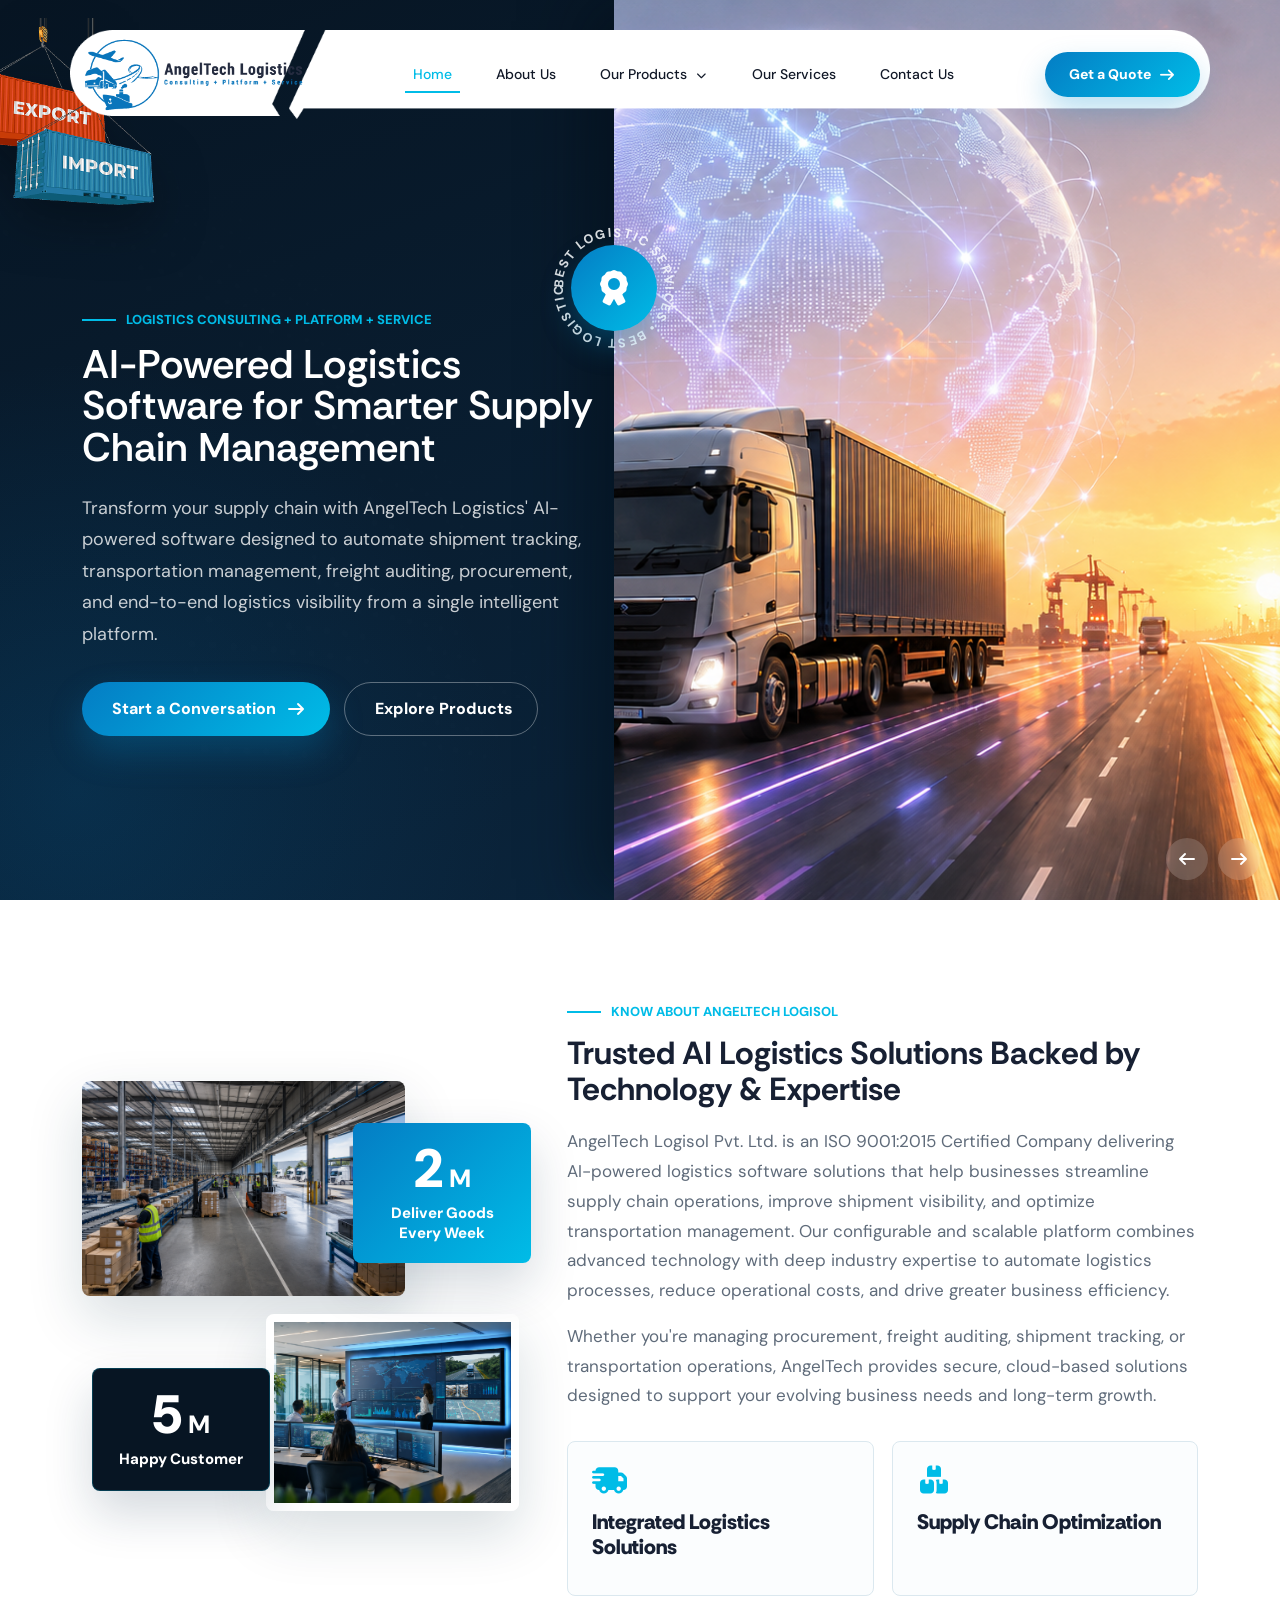
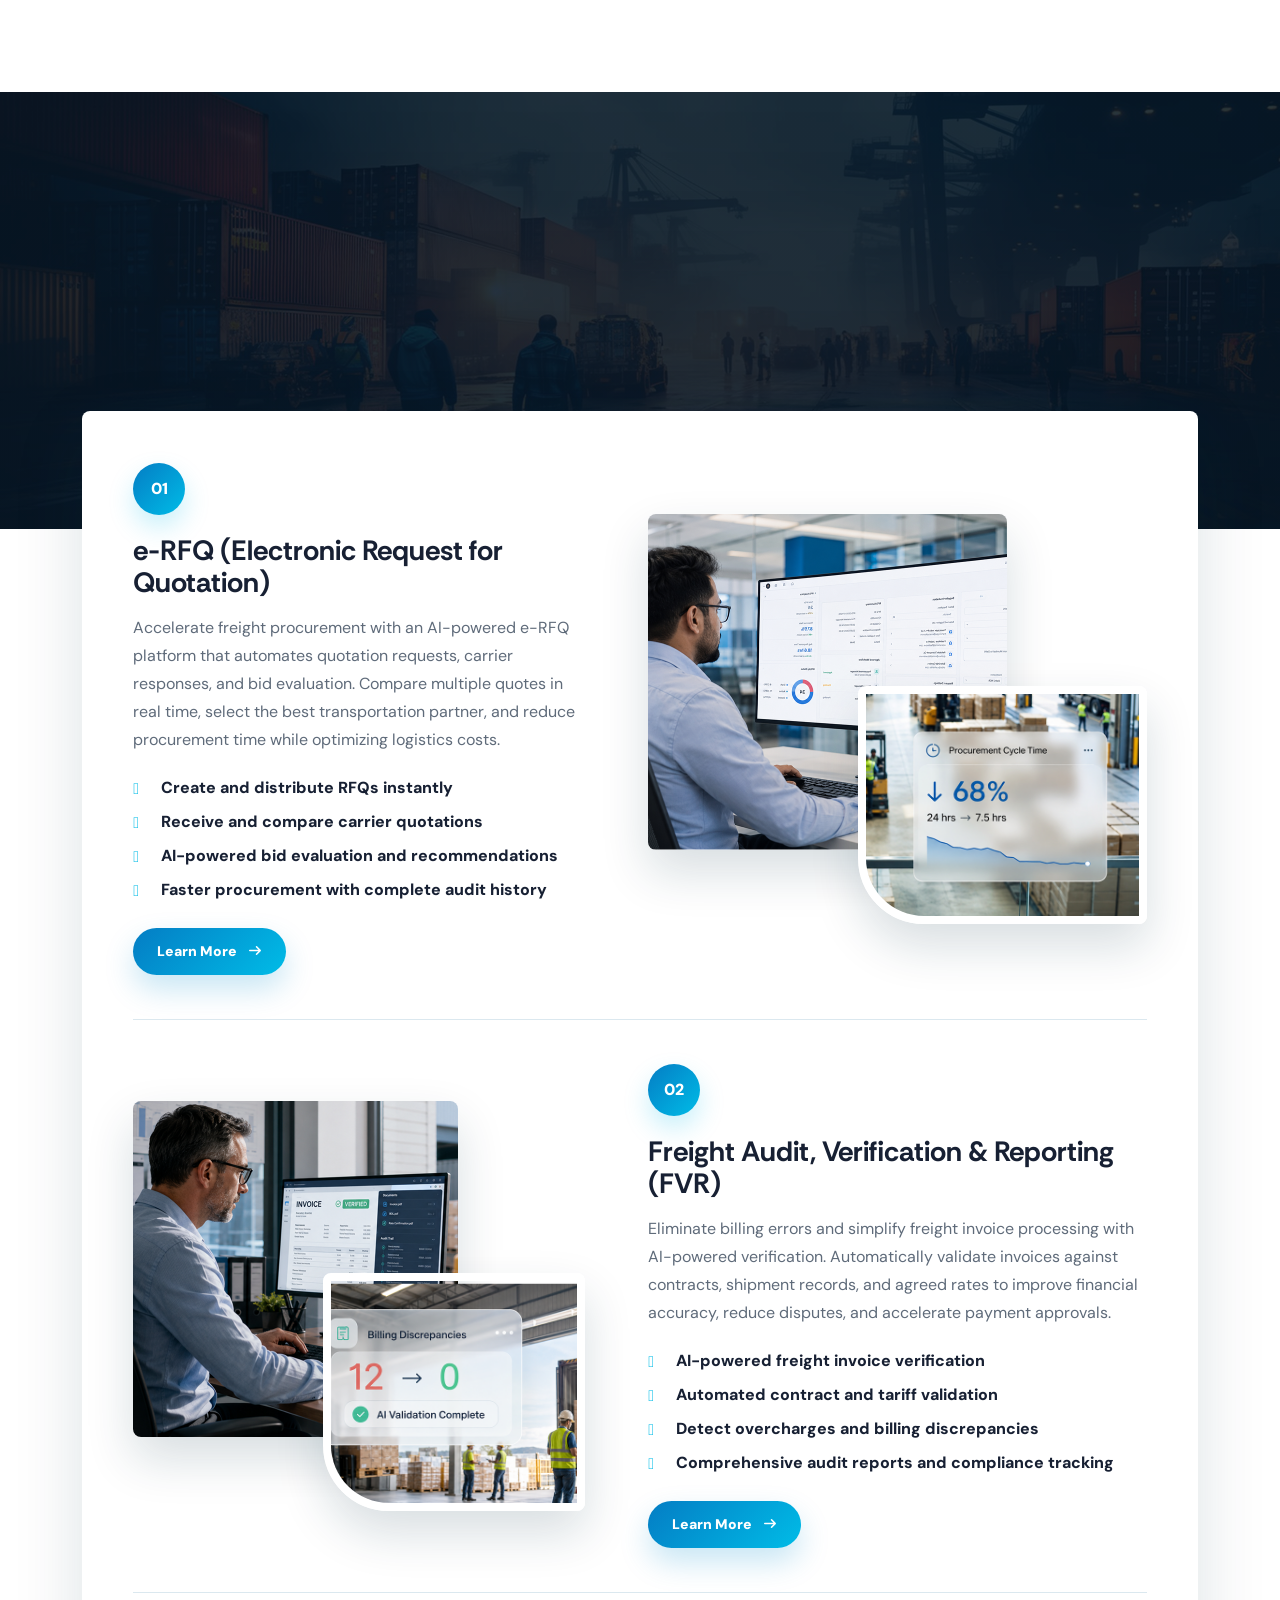
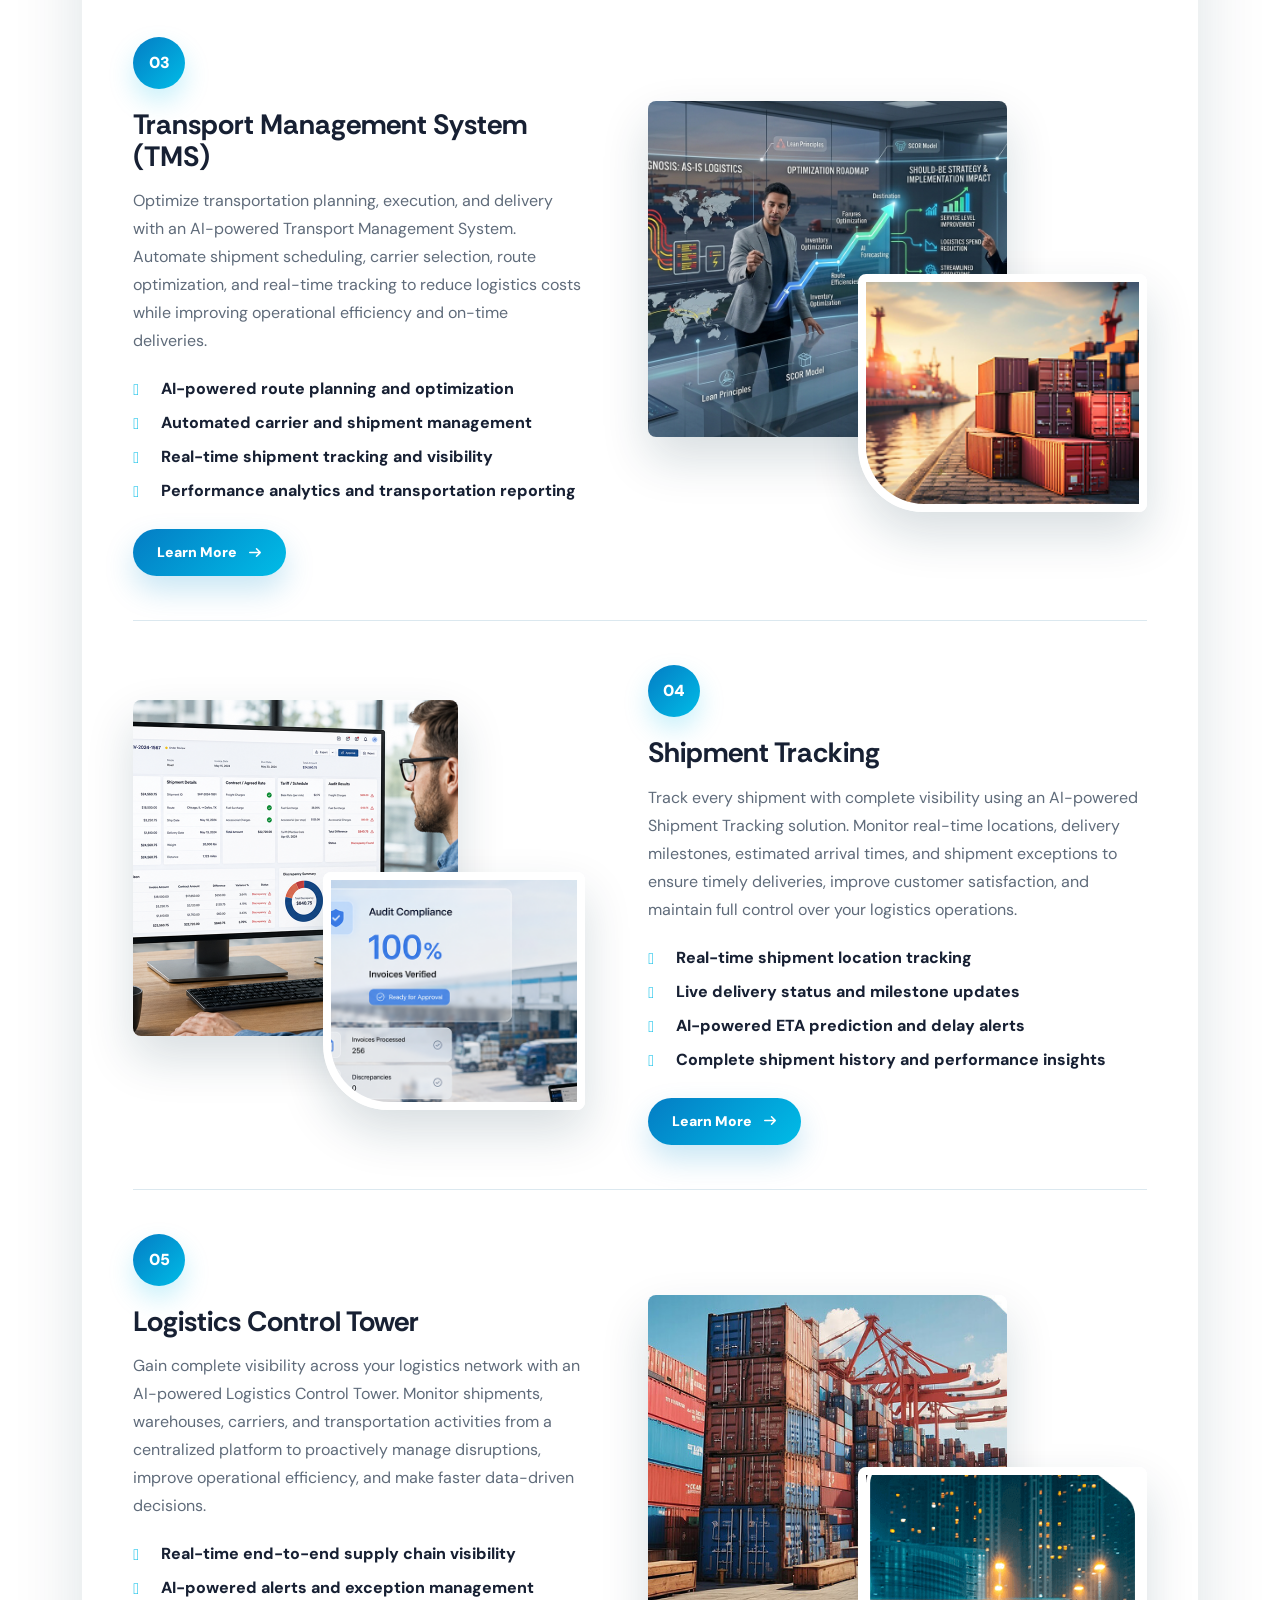
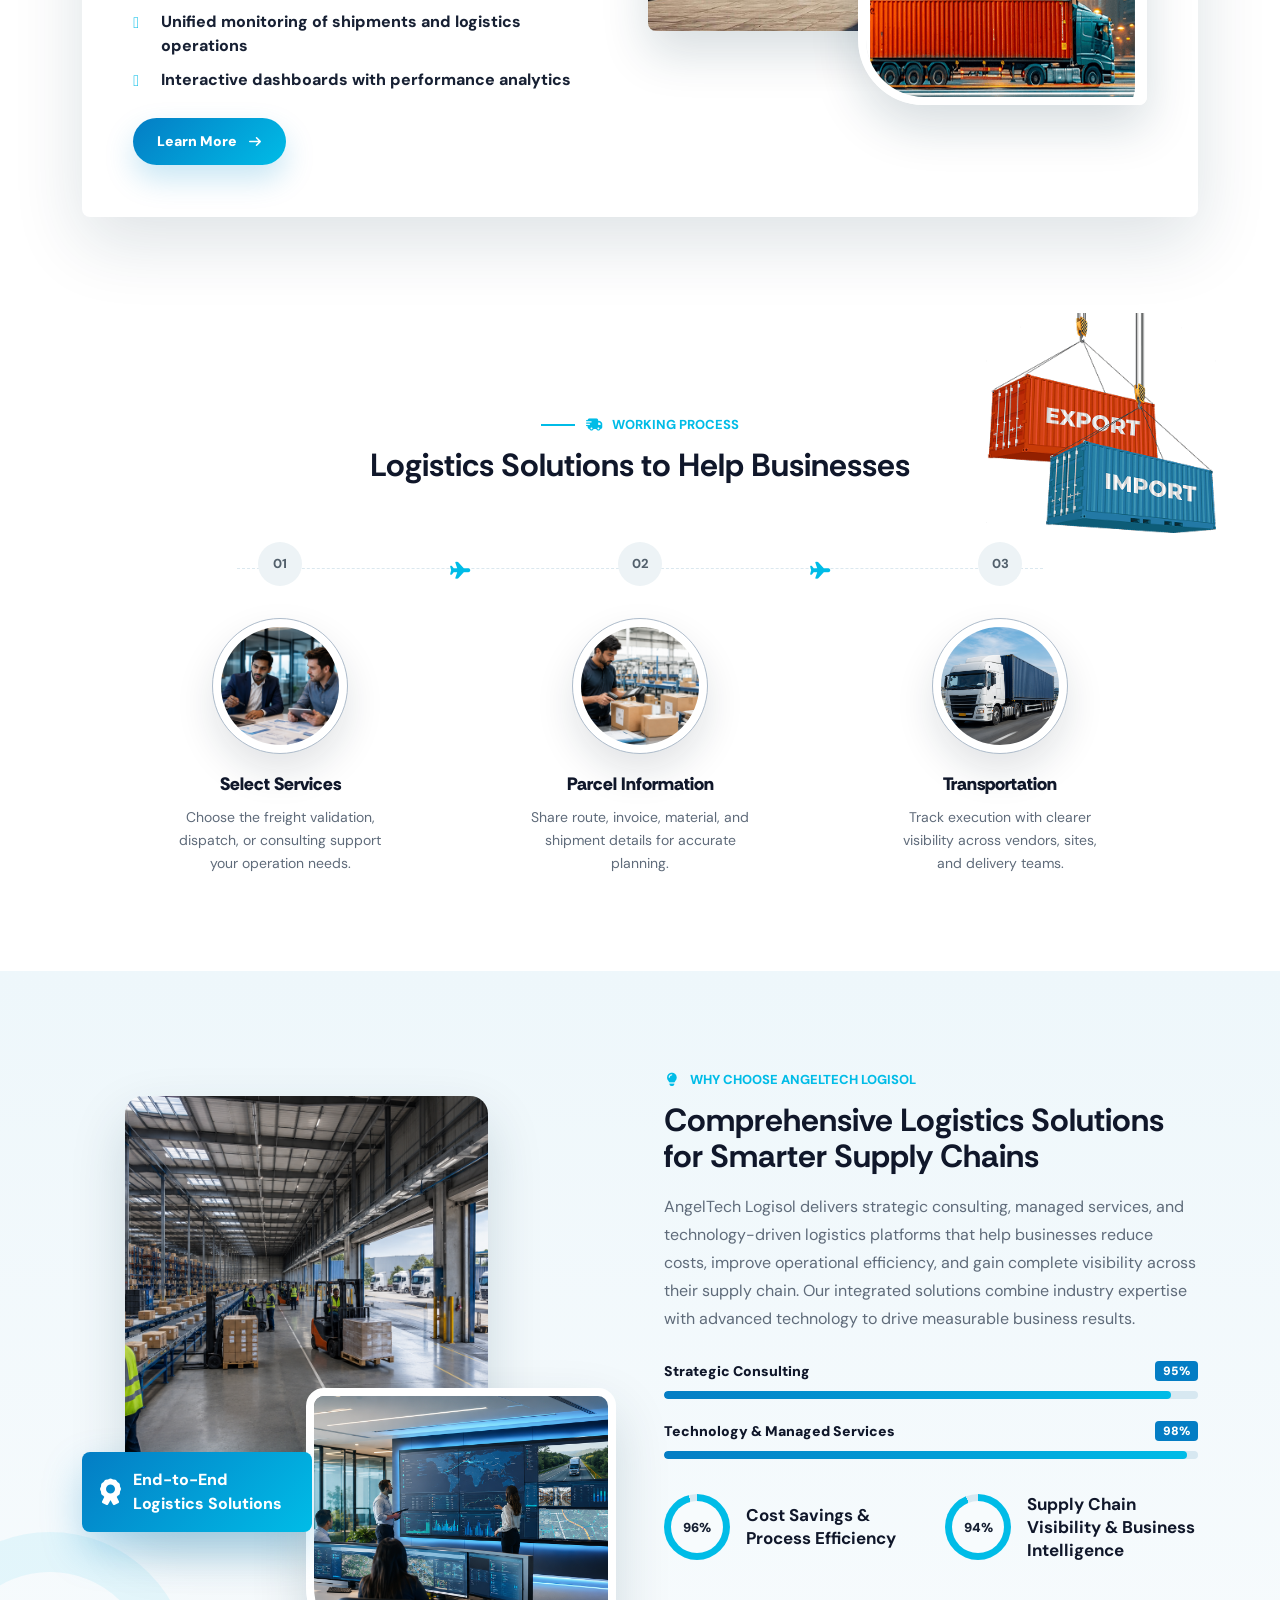
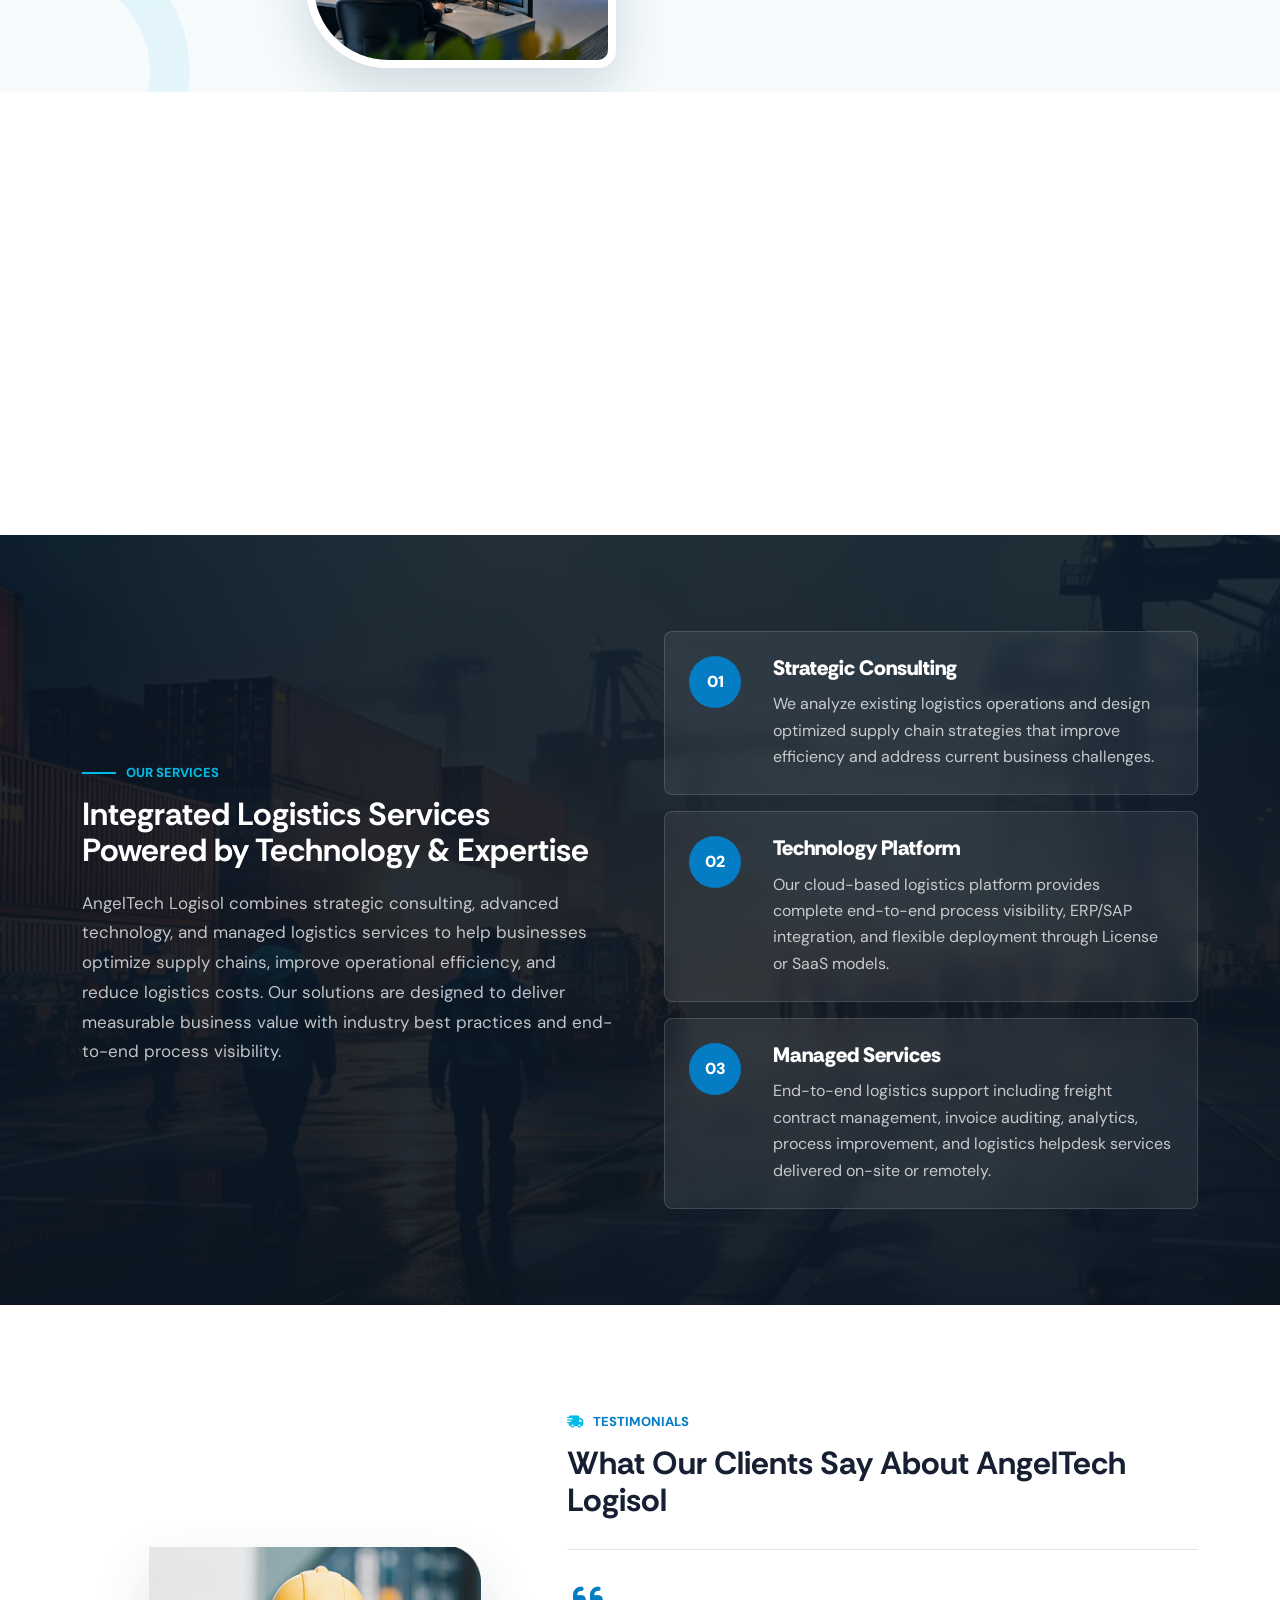
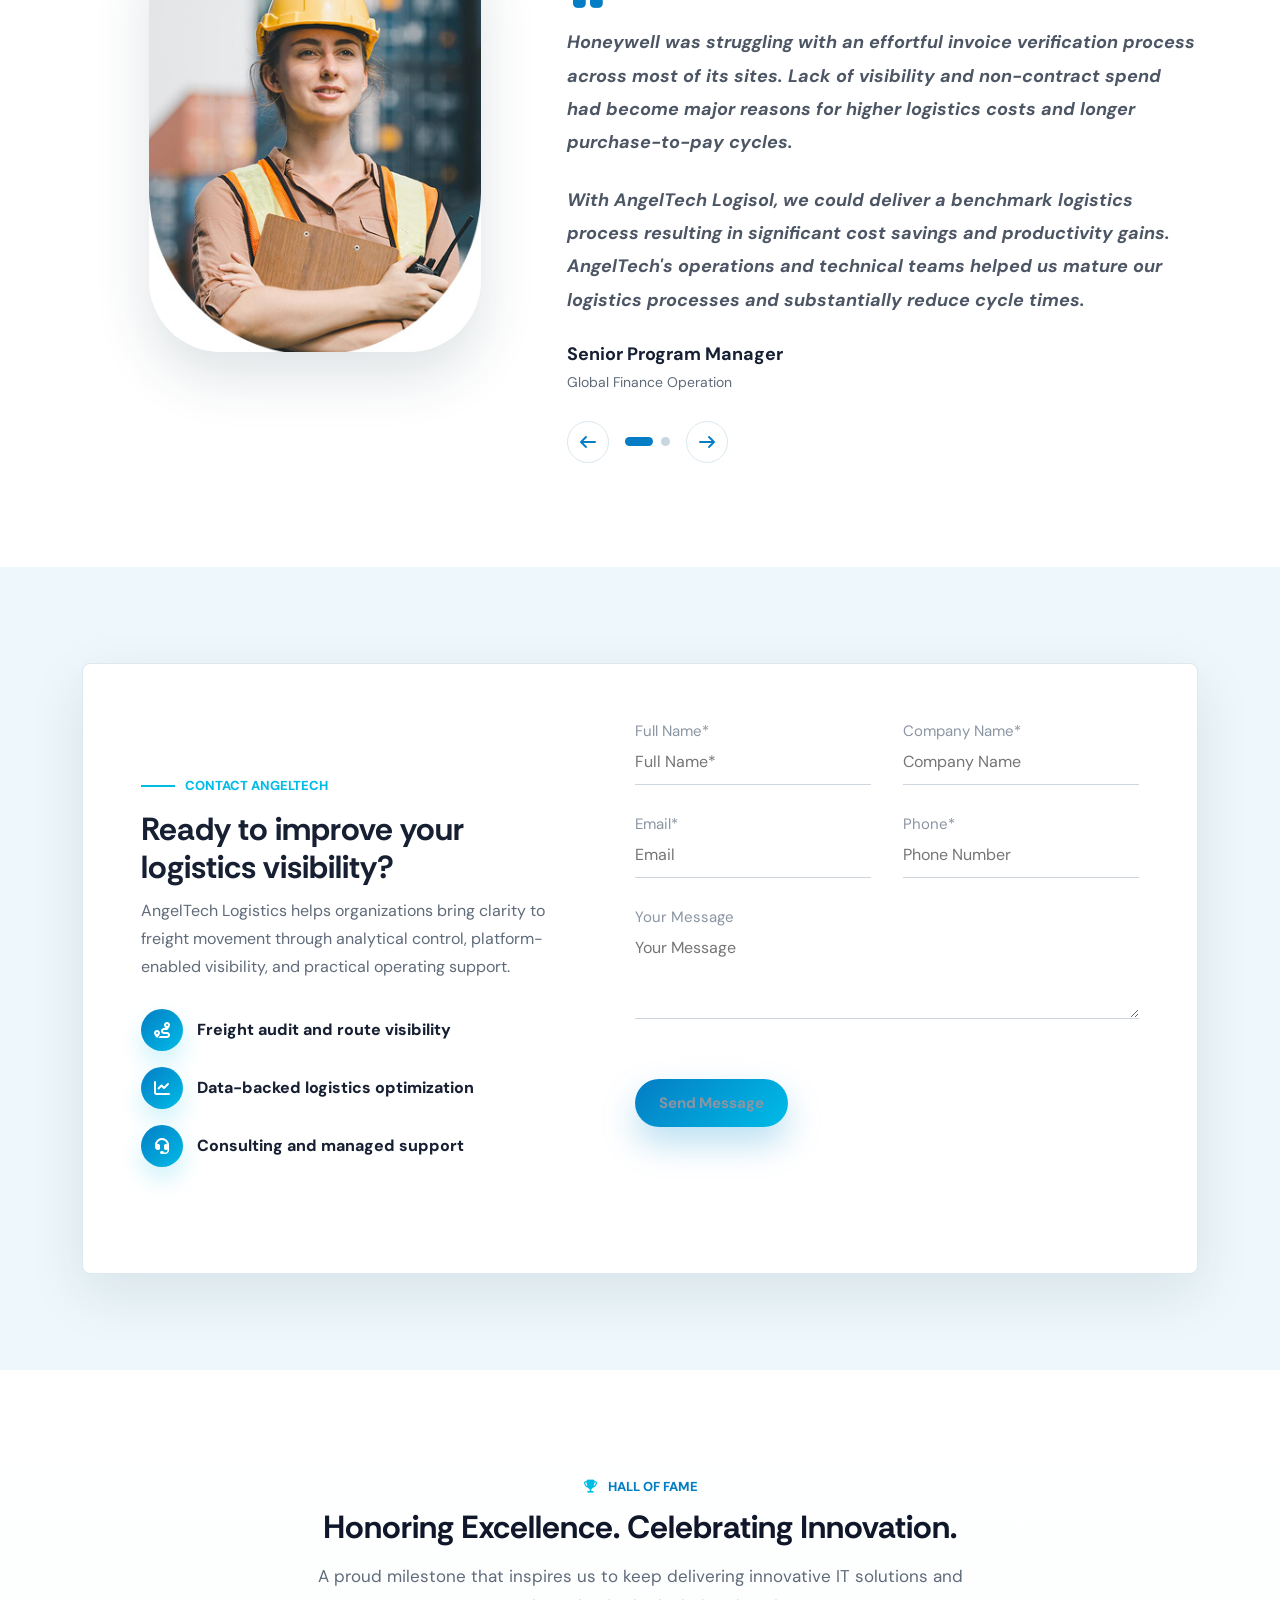
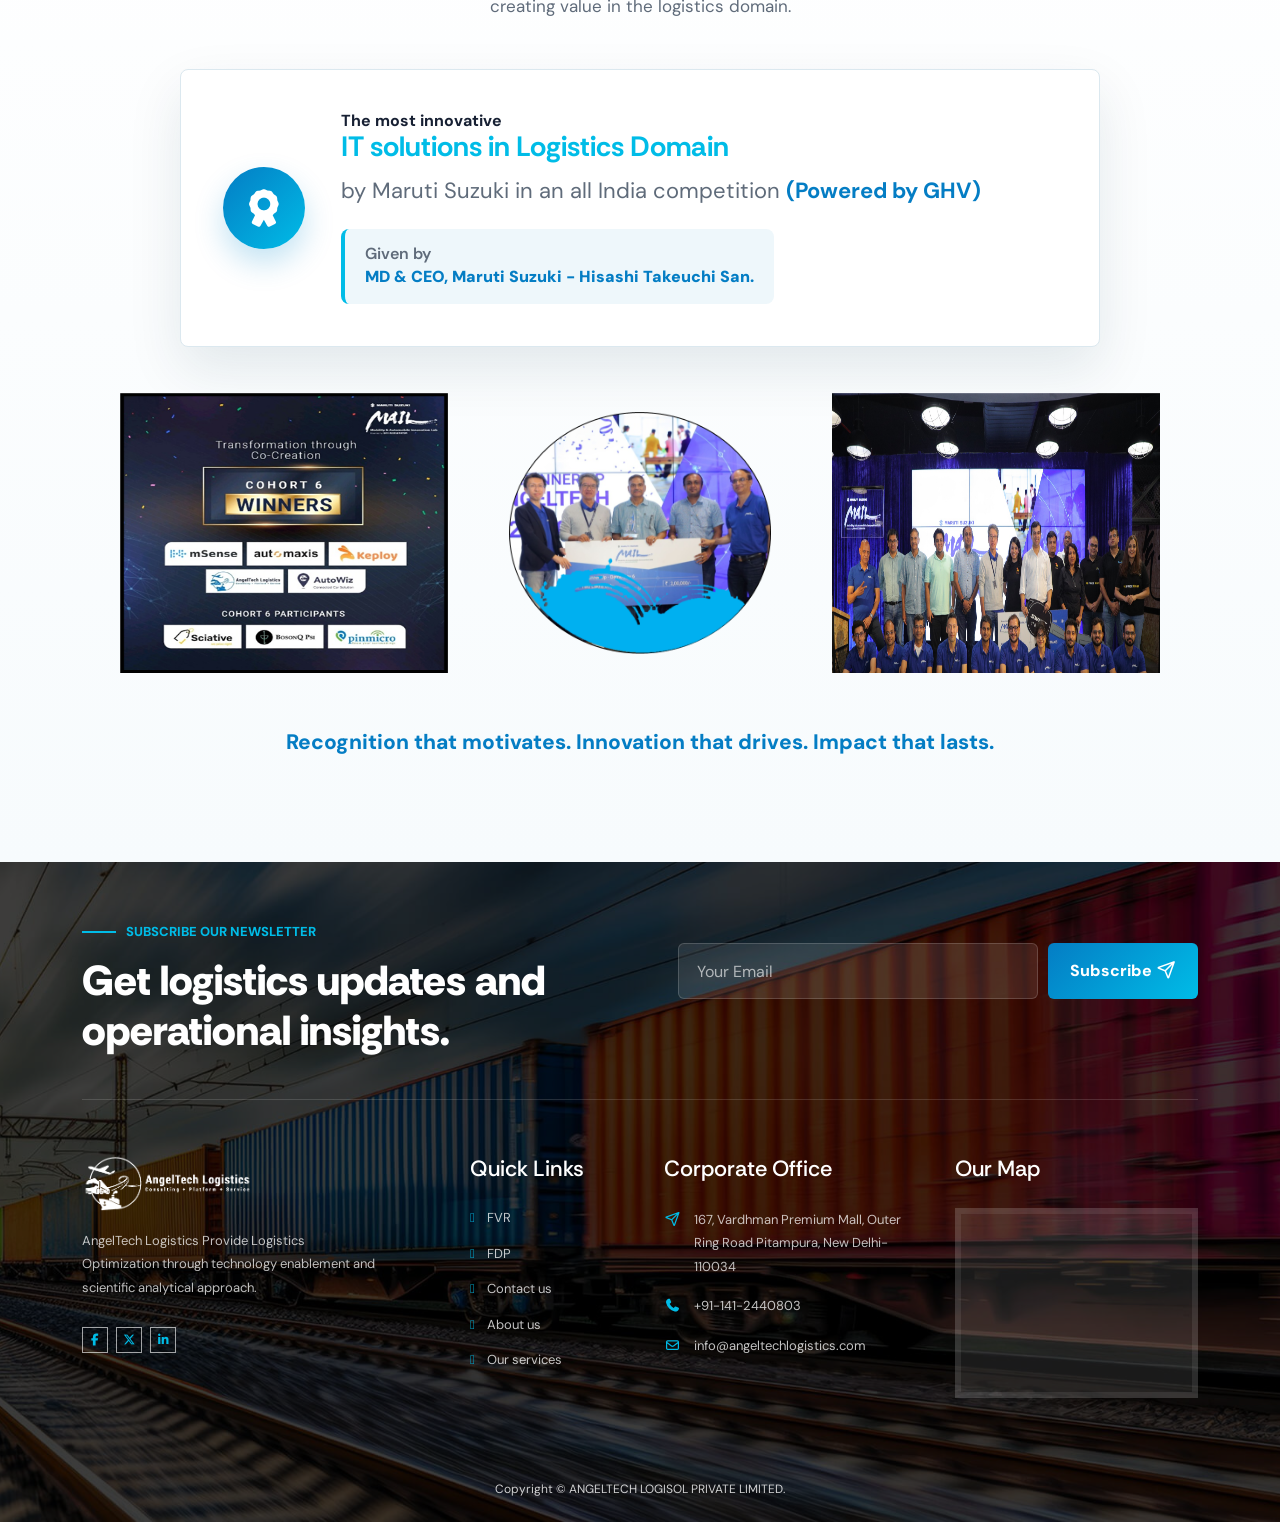
==== commit dd2a5287: "worked on shipment tacking & redesign sections" ====
--- a/index.html
+++ b/index.html
@@ -71,9 +71,9 @@
                     <div class="col-lg-6">
                         <div class="hero-copy">
                             <span class="eyebrow reveal">Logistics Consulting + Platform + Service</span>
-                            <h1 class="reveal delay-1">Technology led logistics optimization for modern supply chains.</h1>
+                            <h1 class="reveal delay-1">AI-Powered Logistics Software for Smarter Supply Chain Management</h1>
                             <div class="hero-lede reveal delay-2">
-                                <p>AngelTech Logistics helps teams plan, monitor, and improve freight movement through scientific analytics, process visibility, and practical operating support.</p>
+                                <p>Transform your supply chain with AngelTech Logistics' AI-powered software designed to automate shipment tracking, transportation management, freight auditing, procurement, and end-to-end logistics visibility from a single intelligent platform.</p>
                             </div>
                             <div class="hero-actions reveal delay-3">
                                 <a class="btn-primary-angel btn-pill" href="#contact">Start a Conversation <i class="fa-solid fa-arrow-right"></i></a>
@@ -90,8 +90,8 @@
         <div class="row align-items-center g-5">
             <div class="col-lg-5">
                 <div class="image-stack reveal">
-                    <img src="assets/images/about-1.png" alt="AngelTech Logisol logistics operations">
-                    <img src="assets/images/about-2.png" alt="Supply chain and logistics management">
+                    <img src="assets/images/Know About Us Image 1.png" alt="AngelTech Logisol logistics operations">
+                    <img src="assets/images/Know About Us Image 2.png" alt="Supply chain and logistics management">
                     <div class="about-stat-card about-stat-primary">
                         <strong>2<span>M</span></strong>
                         <p>Deliver Goods Every Week</p>
@@ -107,22 +107,15 @@
                 <div class="section-copy reveal delay-1">
                     <span class="eyebrow">Know About AngelTech Logisol</span>
 
-                    <h2>Innovative Logistics Solutions Backed by Technology & Expertise</h2>
+                    <h2>Trusted AI Logistics Solutions Backed by Technology & Expertise</h2>
 
                     <p>
-                        <strong>AngelTech Logisol Pvt. Ltd.</strong> (An ISO 9001:2015 Certified Company)
-                        offers highly configurable and extensible logistics solutions that provide the
-                        flexibility of a custom-built system, helping you enhance the performance of your
-                        Supply Chain Management. We combine advanced technology with industry expertise
-                        to improve business processes, save time and cost, and efficiently support your
-                        evolving business needs while delivering the highest levels of value and customer support.
+                       AngelTech Logisol Pvt. Ltd. is an ISO 9001:2015 Certified Company delivering AI-powered logistics software solutions that help businesses streamline supply chain operations, improve shipment visibility, and optimize transportation management. Our configurable and scalable platform combines advanced technology with deep industry expertise to automate logistics processes, reduce operational costs, and drive greater business efficiency.
+
                     </p>
 
                     <p>
-                        We provide innovative and cost-efficient integrated logistics solutions through our
-                        professional and dedicated team, ensuring superior value and exceptional service for
-                        every customer. Our commitment is to streamline logistics operations and create
-                        sustainable growth for your business.
+                        Whether you're managing procurement, freight auditing, shipment tracking, or transportation operations, AngelTech provides secure, cloud-based solutions designed to support your evolving business needs and long-term growth.
                     </p>
 
                     <div class="feature-grid">
@@ -155,14 +148,11 @@
                 </span>
 
                 <h2 id="product-showcase-title">
-                    Technology-Driven Logistics Solutions for Smarter Supply Chains
+                   AI Logistics Software Solutions Built for Every Stage of Your Supply Chain
                 </h2>
 
                 <p>
-                    Empower your logistics operations with intelligent procurement,
-                    transportation management, shipment visibility, freight audit,
-                    and control tower solutions designed to improve efficiency,
-                    reduce costs, and maximize supply chain performance.
+                    Our intelligent logistics platform combines AI, automation, and real-time analytics to help businesses optimize transportation, procurement, freight management, shipment visibility, and logistics planning from a single platform.
                 </p>
             </div>
         </div>
@@ -359,7 +349,7 @@
                     <article class="process-step">
                         <div class="process-number">01</div>
                         <div class="process-image">
-                            <img src="assets/images/serv1.png" alt="Cargo service selection">
+                            <img src="assets/images/Working Process Step 1 V1.png" alt="Cargo service selection">
                         </div>
                         <h3>Select Services</h3>
                         <p>Choose the freight validation, dispatch, or consulting support your operation needs.</p>
@@ -373,7 +363,7 @@
                     <article class="process-step ">
                         <div class="process-number">02</div>
                         <div class="process-image">
-                            <img src="assets/images/serv2.png" alt="Parcel information and transport planning">
+                            <img src="assets/images/Working Process Step 2 V2.png" alt="Parcel information and transport planning">
                         </div>
                         <h3>Parcel Information</h3>
                         <p>Share route, invoice, material, and shipment details for accurate planning.</p>
@@ -387,7 +377,7 @@
                     <article class="process-step">
                         <div class="process-number">03</div>
                         <div class="process-image">
-                            <img src="assets/images/serv3.png" alt="Transportation execution">
+                            <img src="assets/images/Working Process Step 3 V1.png" alt="Transportation execution">
                         </div>
                         <h3>Transportation</h3>
                         <p>Track execution with clearer visibility across vendors, sites, and delivery teams.</p>
@@ -402,8 +392,8 @@
 
             <div class="col-lg-6">
                 <div class="choose-media reveal">
-                    <img class="choose-image-main" src="assets/images/about-1.png" alt="Strategic logistics consulting">
-                    <img class="choose-image-float" src="assets/images/about-2.png" alt="Technology-enabled supply chain management">
+                    <img class="choose-image-main" src="assets/images/Know About Us Image 1.png" alt="Strategic logistics consulting">
+                    <img class="choose-image-float" src="assets/images/Know About Us Image 2.png" alt="Technology-enabled supply chain management">
 
                     <div class="choose-badge">
                         <i class="fa-solid fa-award"></i>
--- a/assets/css/angeltech.css
+++ b/assets/css/angeltech.css
@@ -335,9 +335,9 @@
 
 .hero-copy h1 {
     color: var(--angel-white);
-    font-size: 3rem;
+    font-size: 40px;
     line-height: 1.04;
-    font-weight: 800;
+    font-weight: 600;
     margin: 0 0 24px;
 }
 
@@ -913,7 +913,7 @@
 
 .choose-image-float {
     right: 0;
-    top: 86px;
+    top: 62%;
     width: 58%;
     height: 280px;
     border: 8px solid var(--angel-white);
@@ -5395,6 +5395,20 @@
 
 .fvr-dashboard-process-section .fvr-image-showcase-heading {
     margin-bottom: 22px;
+}
+
+.fvr-dashboard-process-image {
+    max-width: 1180px;
+    margin: 0 auto;
+    overflow: hidden;
+    /* border-radius: 12px;
+    box-shadow: 0 24px 60px rgba(11, 39, 64, 0.12); */
+}
+
+.fvr-dashboard-process-image img {
+    display: block;
+    width: 100%;
+    height: auto;
 }
 
 .fvr-dashboard-process-layout {
@@ -6642,7 +6656,7 @@
 .fvr-workflow-heading h2 {
     margin: 0 0 16px;
     color: var(--angel-ink);
-    font-size: 40px;
+    font-size: 32px;
     line-height: 1.15;
     font-weight: 600;
 }
@@ -6836,7 +6850,7 @@
 
 .tms-process-section .fvr-workflow-heading h2 {
     margin-bottom: 12px;
-    color: #173c8b;
+    /* color: #173c8b; */
 }
 
 .tms-process-section .fvr-workflow-heading p {
@@ -7034,6 +7048,292 @@
     }
 }
 
+/* Shipment tracking audience section */
+.shipment-advantage-section {
+    position: relative;
+    overflow: hidden;
+    padding: 96px 0;
+    background:
+        radial-gradient(circle at 8% 20%, rgba(0, 188, 231, 0.1), transparent 28%),
+        radial-gradient(circle at 92% 72%, rgba(4, 125, 196, 0.08), transparent 30%),
+        var(--angel-white);
+}
+
+.shipment-advantage-heading {
+    max-width: 880px;
+    margin: 0 auto 44px;
+    text-align: center;
+}
+
+.shipment-advantage-heading .eyebrow {
+    justify-content: center;
+    color: var(--angel-blue);
+}
+
+.shipment-advantage-heading .eyebrow::before {
+    display: none;
+}
+
+.shipment-advantage-heading h2 {
+    margin: 12px 0 14px;
+    color: var(--angel-ink);
+    font-size: 32px;
+    line-height: 1.08;
+    font-weight: 600;
+}
+
+.shipment-advantage-heading h2 span {
+    color: var(--angel-blue);
+}
+
+.shipment-advantage-heading p {
+    margin: 0 auto;
+    max-width: 760px;
+    color: var(--angel-muted);
+    font-size: 16px;
+    line-height: 1.75;
+}
+
+.shipment-advantage-layout {
+    display: grid;
+    grid-template-columns: minmax(260px, 0.95fr) minmax(360px, 1.2fr) minmax(260px, 0.95fr);
+    grid-template-areas:
+        "logistics visual operations"
+        "support visual leaders";
+    align-items: center;
+    gap: 24px 34px;
+}
+
+.shipment-advantage-visual {
+    grid-area: visual;
+    align-self: center;
+    justify-self: center;
+    width: min(100%, 560px);
+}
+
+.shipment-advantage-visual img {
+    display: block;
+    width: 100%;
+    height: auto;
+}
+
+.shipment-advantage-card {
+    display: grid;
+    grid-template-columns: 64px minmax(0, 1fr);
+    gap: 16px;
+    min-height: 286px;
+    padding: 24px;
+    border: 1px solid rgba(4, 125, 196, 0.18);
+    border-radius: 10px;
+    background: rgba(255, 255, 255, 0.94);
+    box-shadow: 0 20px 50px rgba(11, 39, 64, 0.09);
+}
+
+.shipment-advantage-card-blue {
+    grid-area: logistics;
+}
+
+.shipment-advantage-card-green {
+    grid-area: operations;
+}
+
+.shipment-advantage-card-purple {
+    grid-area: support;
+}
+
+.shipment-advantage-card-orange {
+    grid-area: leaders;
+}
+
+.shipment-advantage-icon {
+    display: grid;
+    place-items: center;
+    width: 64px;
+    height: 64px;
+    border-radius: 16px;
+    color: var(--angel-white);
+    font-size: 26px;
+    box-shadow: 0 16px 30px rgba(4, 125, 196, 0.18);
+}
+
+.shipment-advantage-card-blue .shipment-advantage-icon {
+    background: linear-gradient(135deg, #075cc6, #1f9cff);
+}
+
+.shipment-advantage-card-green .shipment-advantage-icon {
+    background: linear-gradient(135deg, #188e36, #70d85b);
+}
+
+.shipment-advantage-card-purple .shipment-advantage-icon {
+    background: linear-gradient(135deg, #7027a8, #c342f2);
+}
+
+.shipment-advantage-card-orange .shipment-advantage-icon {
+    background: linear-gradient(135deg, #d66a00, #ff9b22);
+}
+
+.shipment-advantage-card h3 {
+    margin: 0 0 10px;
+    color: var(--angel-ink);
+    font-size: 21px;
+    line-height: 1.18;
+    font-weight: 700;
+}
+
+.shipment-advantage-card p {
+    margin: 0 0 16px;
+    color: var(--angel-muted);
+    font-size: 14px;
+    line-height: 1.6;
+}
+
+.shipment-advantage-card ul {
+    display: grid;
+    gap: 8px;
+    margin: 0;
+    padding: 0;
+    /* list-style: none; */
+}
+
+.shipment-advantage-card li {
+    position: relative;
+    /* padding-left: 24px; */
+    color: var(--angel-ink);
+    font-size: 14px;
+    line-height: 1.35;
+}
+
+.shipment-advantage-card li::before {
+    content: "\f058";
+    position: absolute;
+    top: 1px;
+    left: 0;
+    color: var(--angel-blue);
+    font-family: "Font Awesome 6 Free";
+    font-weight: 900;
+}
+
+.shipment-advantage-card-green li::before {
+    color: #31a946;
+}
+
+.shipment-advantage-card-purple li::before {
+    color: #8a4ed8;
+}
+
+.shipment-advantage-card-orange li::before {
+    color: #f08b18;
+}
+
+.shipment-advantage-strip {
+    display: grid;
+    grid-template-columns: repeat(5, minmax(0, 1fr));
+    gap: 0;
+    margin: 36px auto 0;
+    padding: 22px;
+    border: 1px solid rgba(4, 125, 196, 0.16);
+    border-radius: 16px;
+    background: rgba(255, 255, 255, 0.94);
+    box-shadow: 0 20px 48px rgba(11, 39, 64, 0.09);
+}
+
+.shipment-advantage-strip > div {
+    display: grid;
+    grid-template-columns: 50px minmax(0, 1fr);
+    gap: 12px;
+    align-items: center;
+    padding: 0 18px;
+    border-right: 1px solid var(--angel-line);
+}
+
+.shipment-advantage-strip > div:last-child {
+    border-right: 0;
+}
+
+.shipment-advantage-strip i {
+    grid-row: span 2;
+    display: grid;
+    place-items: center;
+    width: 50px;
+    height: 50px;
+    border-radius: 14px;
+    color: #fff;
+    background: linear-gradient(135deg, var(--angel-blue), var(--angel-cyan));
+    font-size: 21px;
+}
+
+.shipment-advantage-strip strong {
+    color: var(--angel-ink);
+    font-size: 14px;
+    line-height: 1.2;
+}
+
+.shipment-advantage-strip span {
+    color: var(--angel-muted);
+    font-size: 13px;
+    line-height: 1.45;
+}
+
+@media (max-width: 1199.98px) {
+    .shipment-advantage-layout {
+        grid-template-columns: repeat(2, minmax(0, 1fr));
+        grid-template-areas:
+            "visual visual"
+            "logistics operations"
+            "support leaders";
+    }
+
+    .shipment-advantage-visual {
+        max-width: 620px;
+    }
+
+    .shipment-advantage-strip {
+        grid-template-columns: repeat(2, minmax(0, 1fr));
+        gap: 20px 0;
+    }
+
+    .shipment-advantage-strip > div:nth-child(2),
+    .shipment-advantage-strip > div:nth-child(4) {
+        border-right: 0;
+    }
+}
+
+@media (max-width: 767.98px) {
+    .shipment-advantage-section {
+        padding: 72px 0;
+    }
+
+    .shipment-advantage-layout {
+        grid-template-columns: 1fr;
+        grid-template-areas:
+            "visual"
+            "logistics"
+            "operations"
+            "support"
+            "leaders";
+    }
+
+    .shipment-advantage-card {
+        min-height: 0;
+    }
+
+    .shipment-advantage-strip {
+        grid-template-columns: 1fr;
+    }
+
+    .shipment-advantage-strip > div,
+    .shipment-advantage-strip > div:nth-child(2),
+    .shipment-advantage-strip > div:nth-child(4) {
+        border-right: 0;
+    }
+}
+
+@media (max-width: 575.98px) {
+    .shipment-advantage-card {
+        grid-template-columns: 1fr;
+    }
+}
+
 /* FVR freight software features */
 .fvr-features-section {
     padding-top: 100px;
@@ -7283,7 +7583,7 @@
     display: grid;
     grid-template-columns: minmax(0, 0.95fr) minmax(520px, 1.15fr);
     align-items: center;
-    gap: clamp(34px, 5vw, 74px);
+    /* gap: clamp(34px, 5vw, 74px); */
 }
 
 .fvr-why-media {
@@ -7582,6 +7882,18 @@
     display: none;
 }
 
+.fvr-faq-list > h2 {
+    margin: 0;
+    color: var(--angel-ink);
+    font-size: 34px;
+    line-height: 1.15;
+    font-weight: 600;
+}
+
+.fvr-faq-list > .fvr-overview-line {
+    margin: 16px 0 24px;
+}
+
 .fvr-faq-item {
     margin-bottom: 14px;
     overflow: hidden;
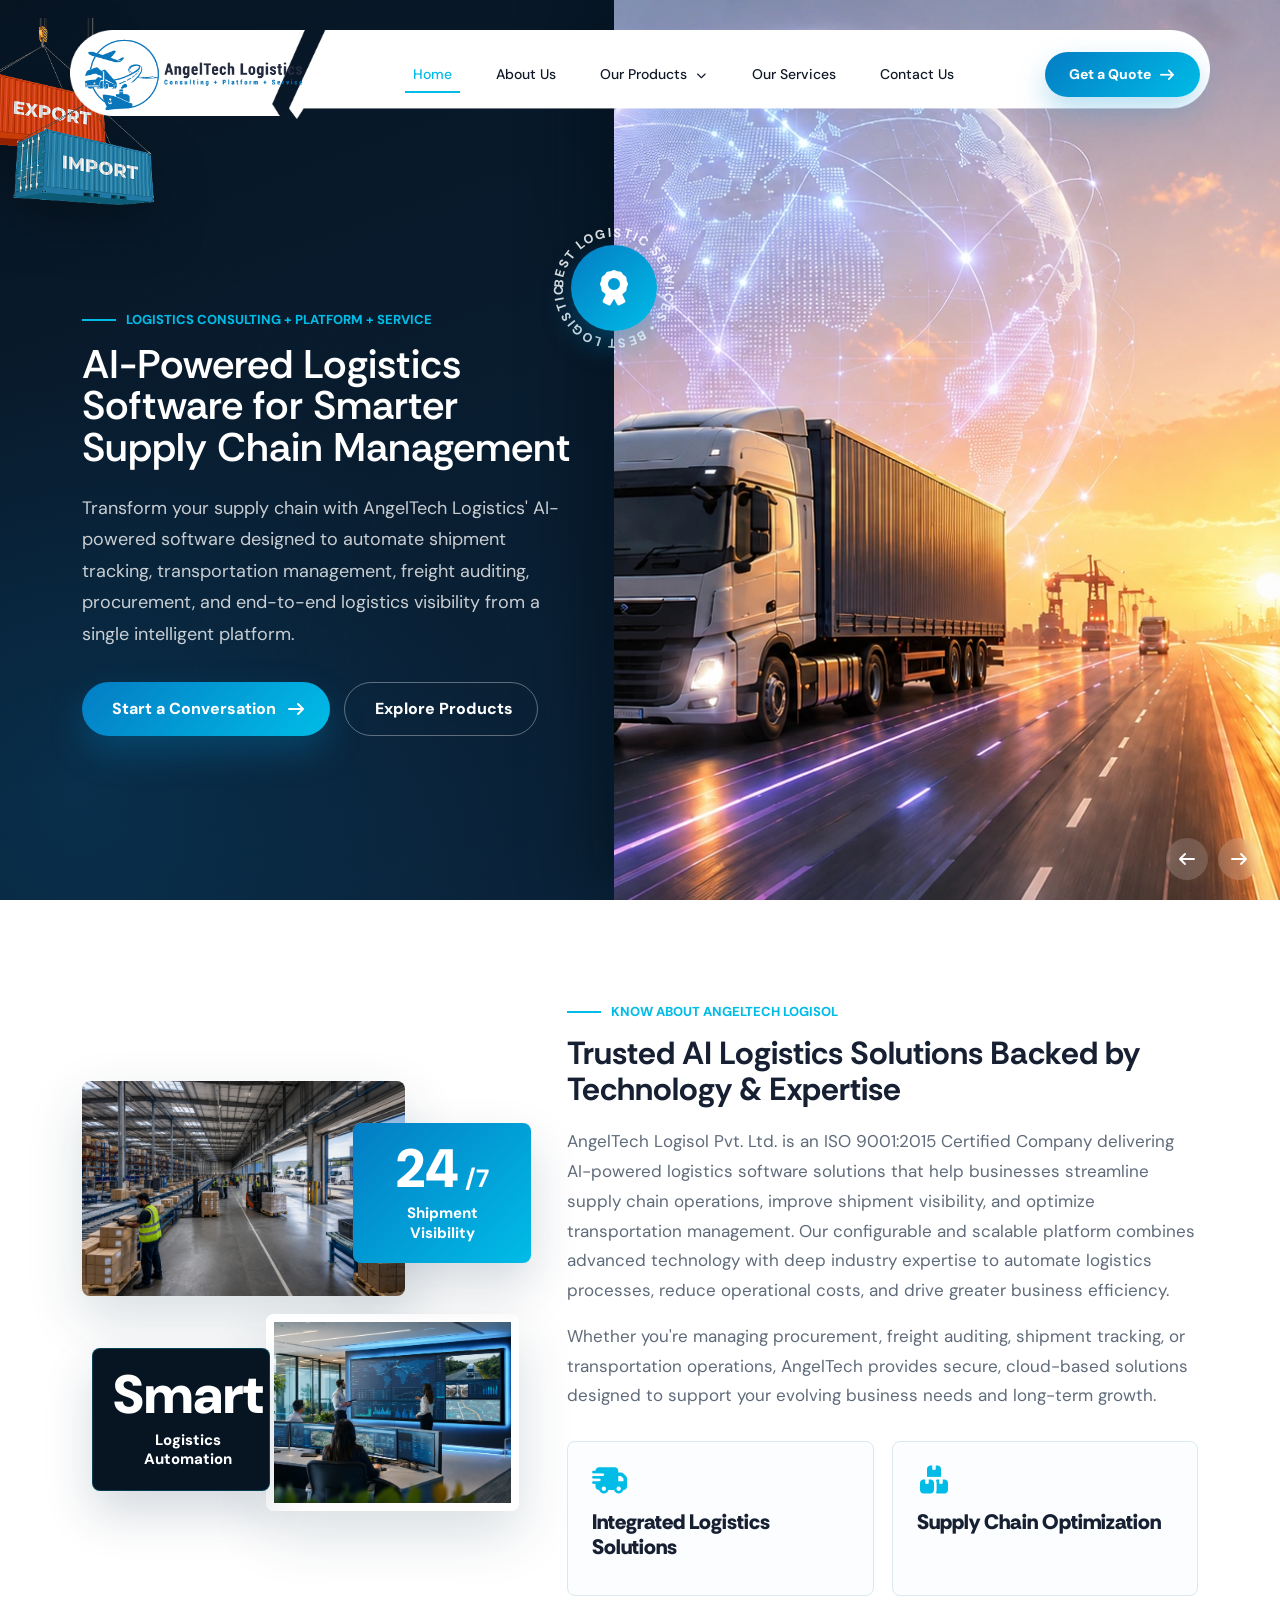
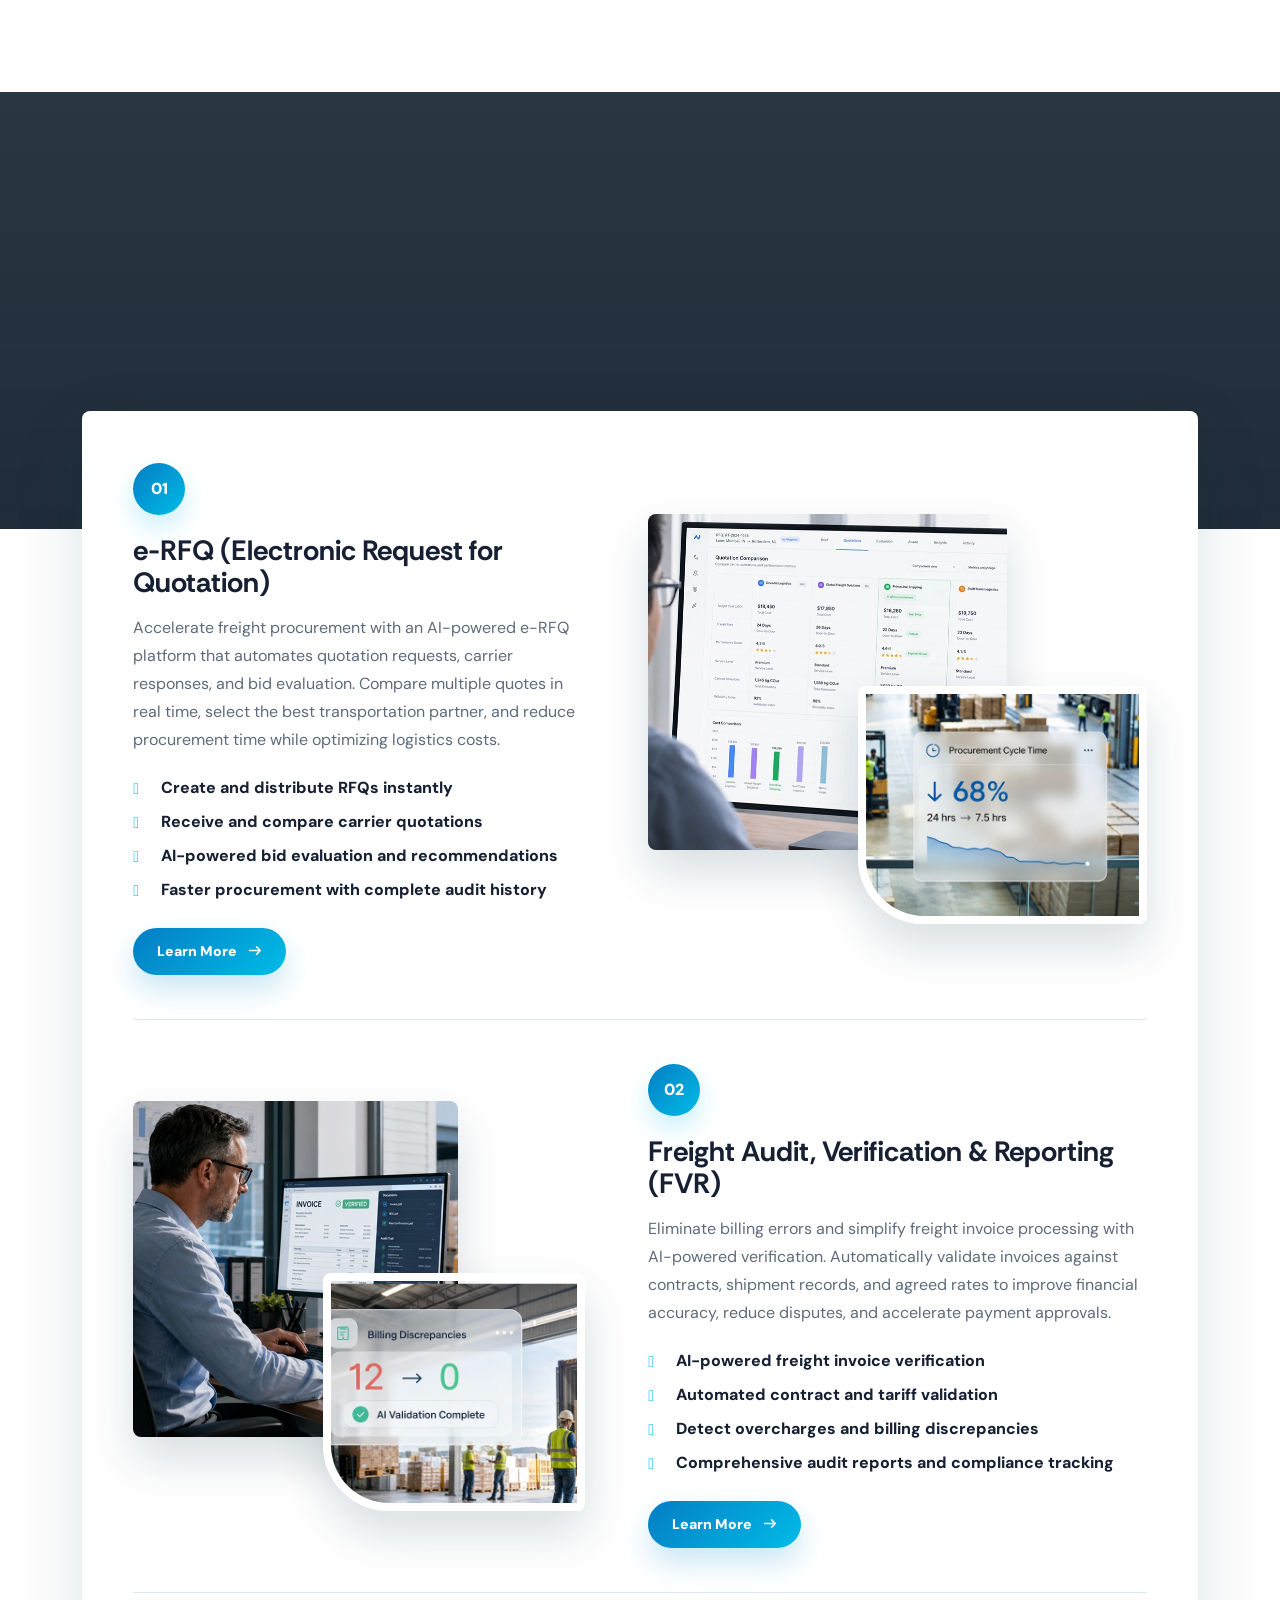
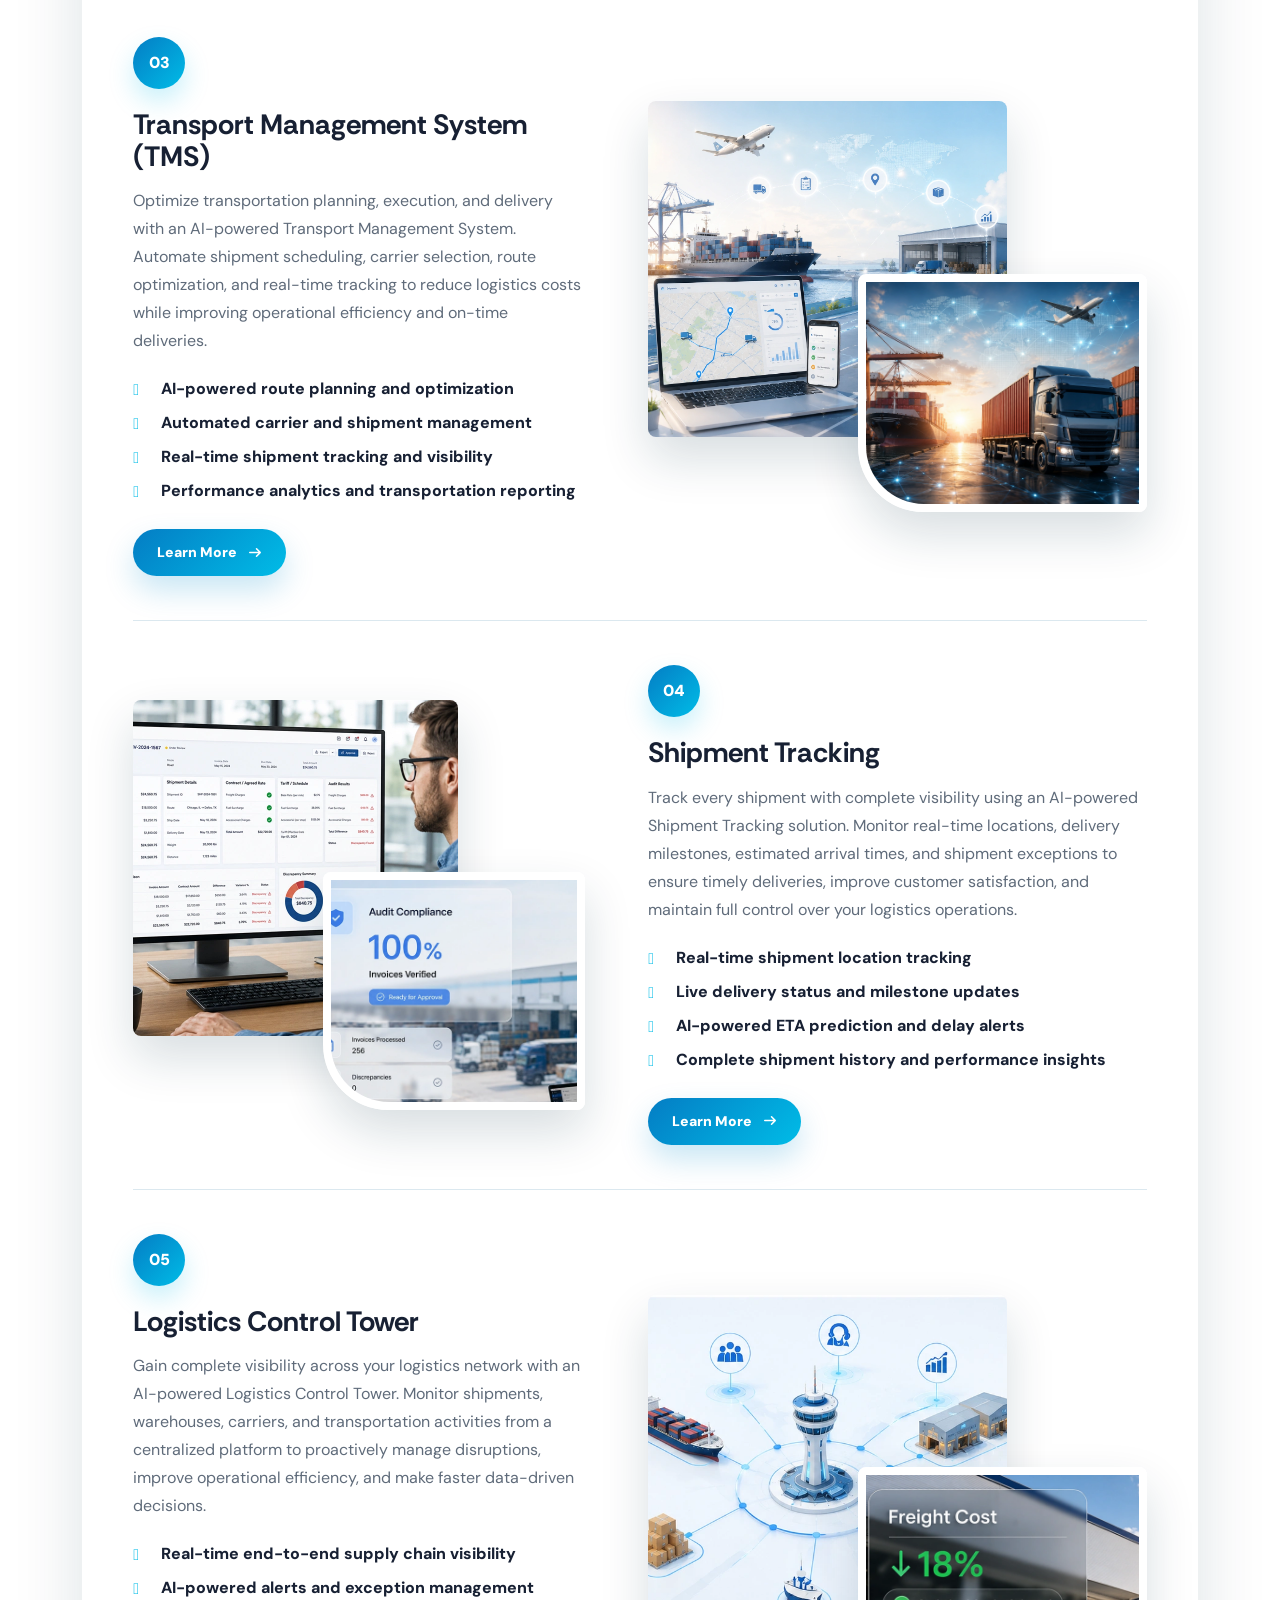
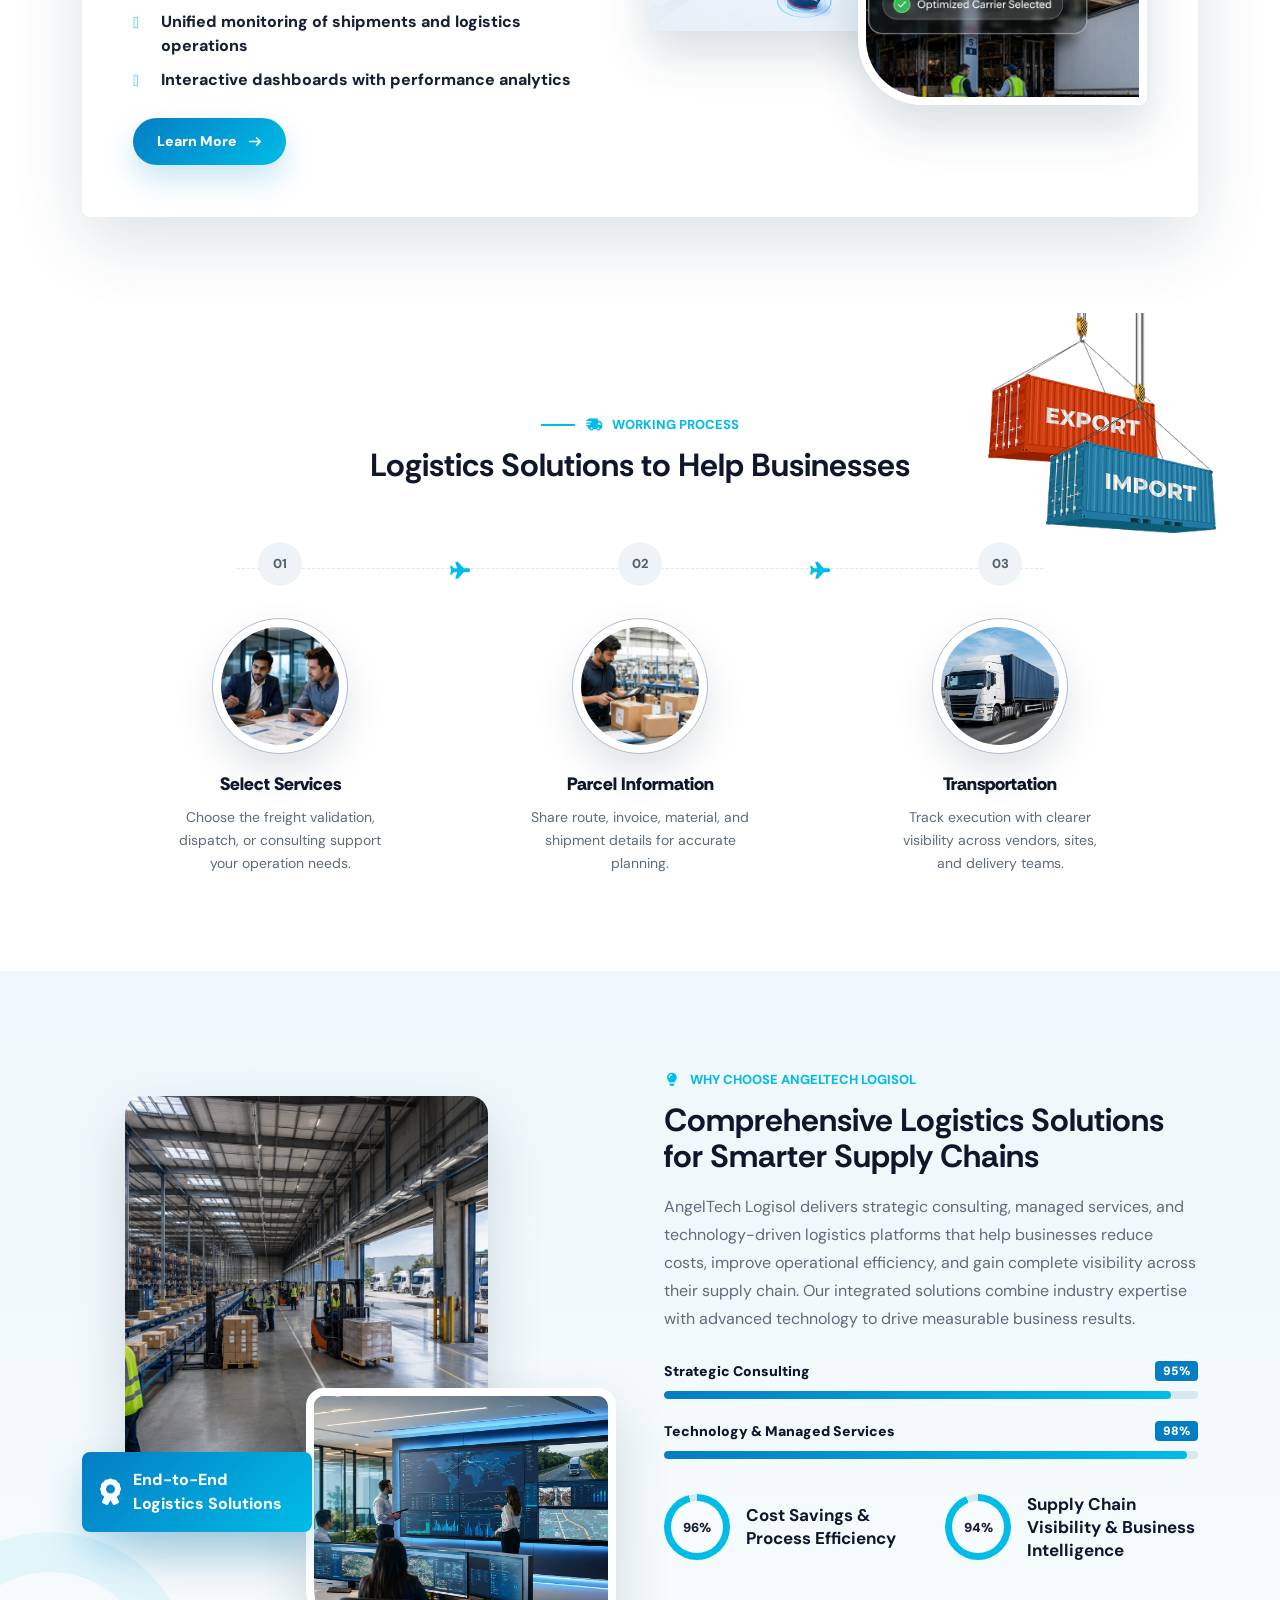
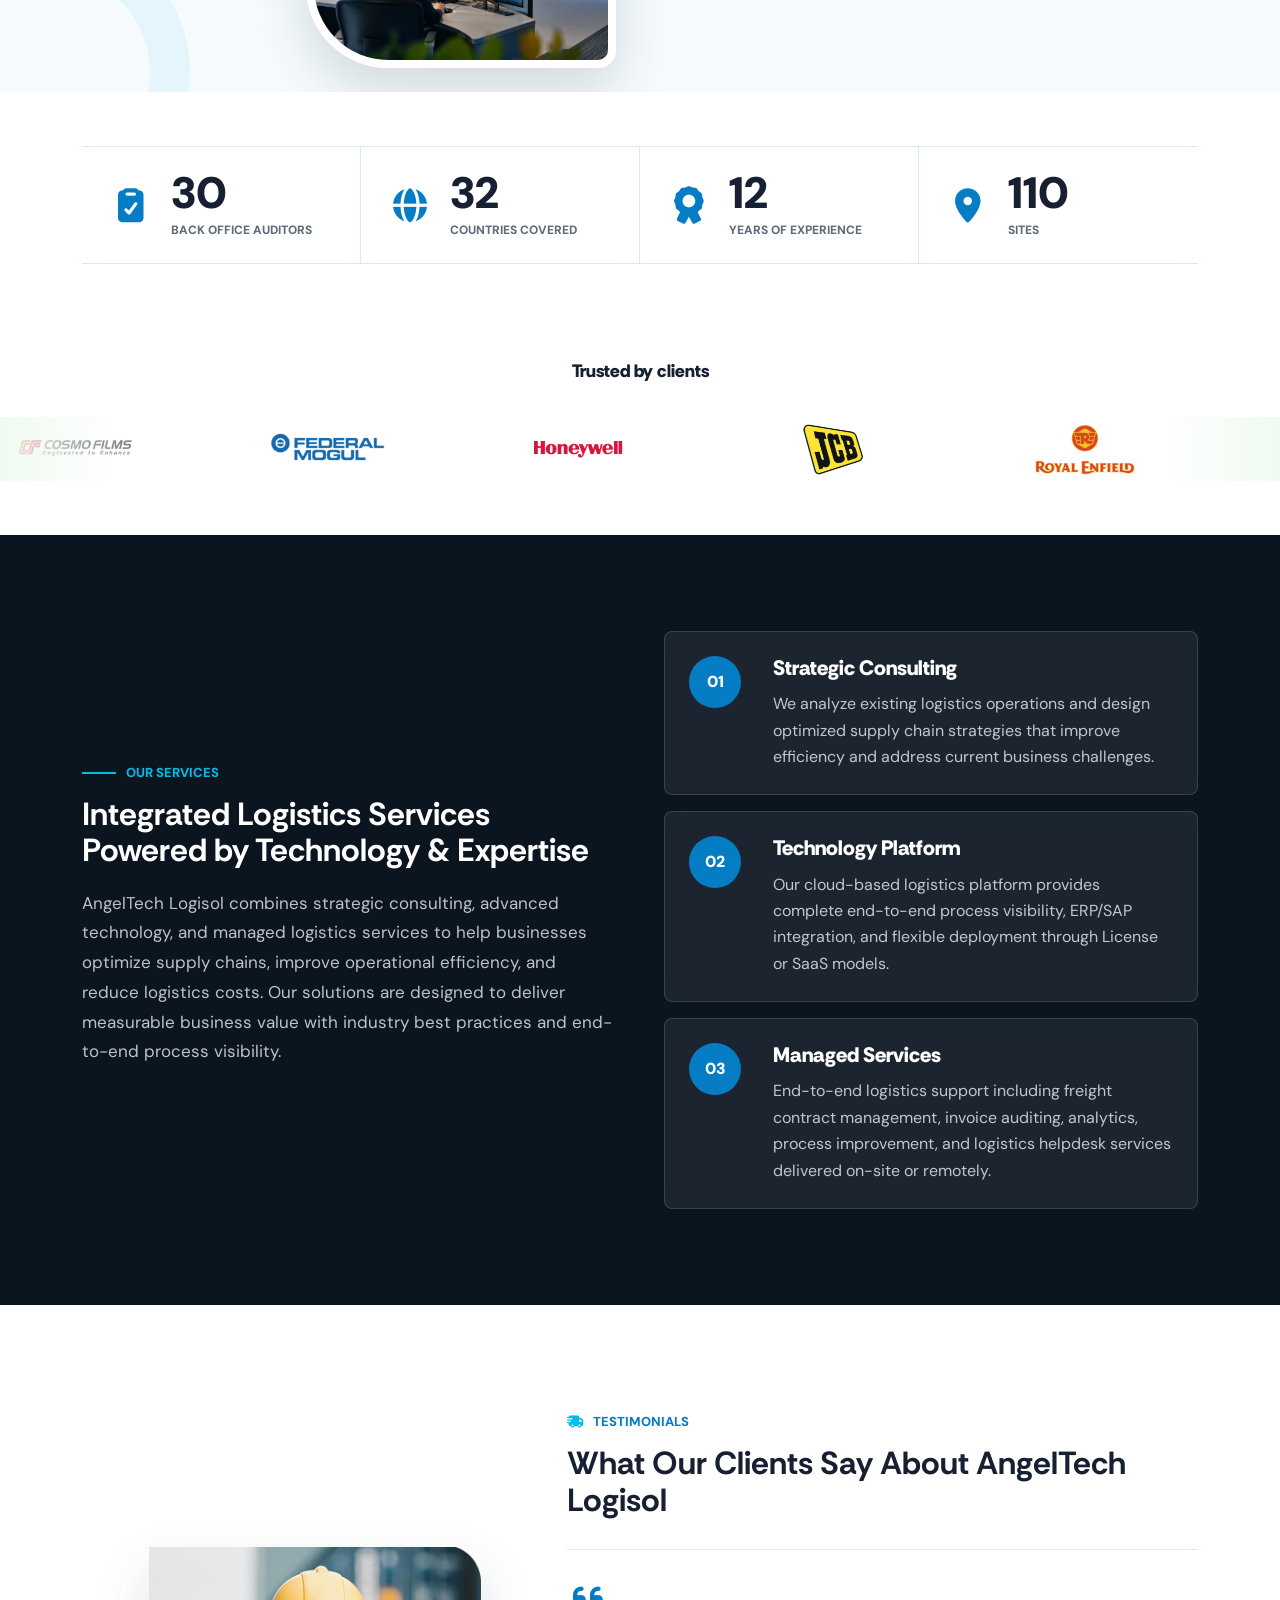
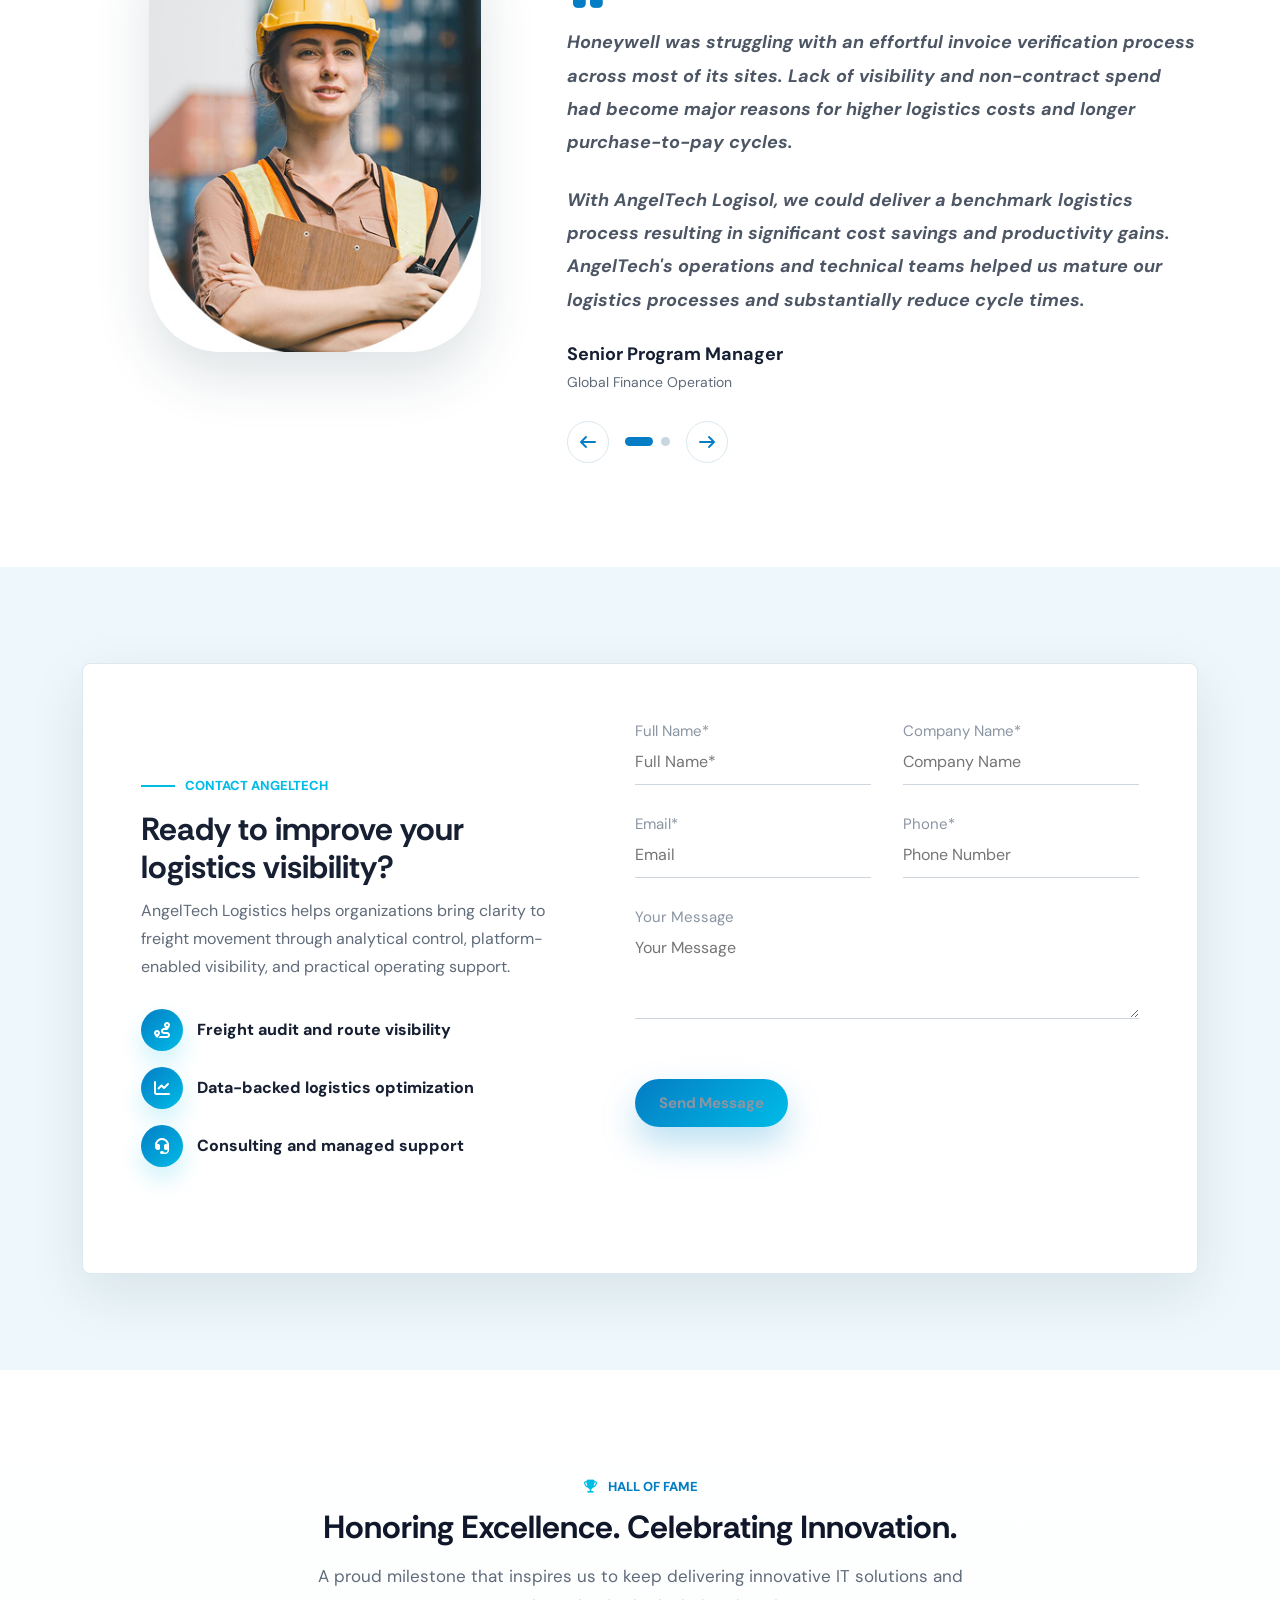
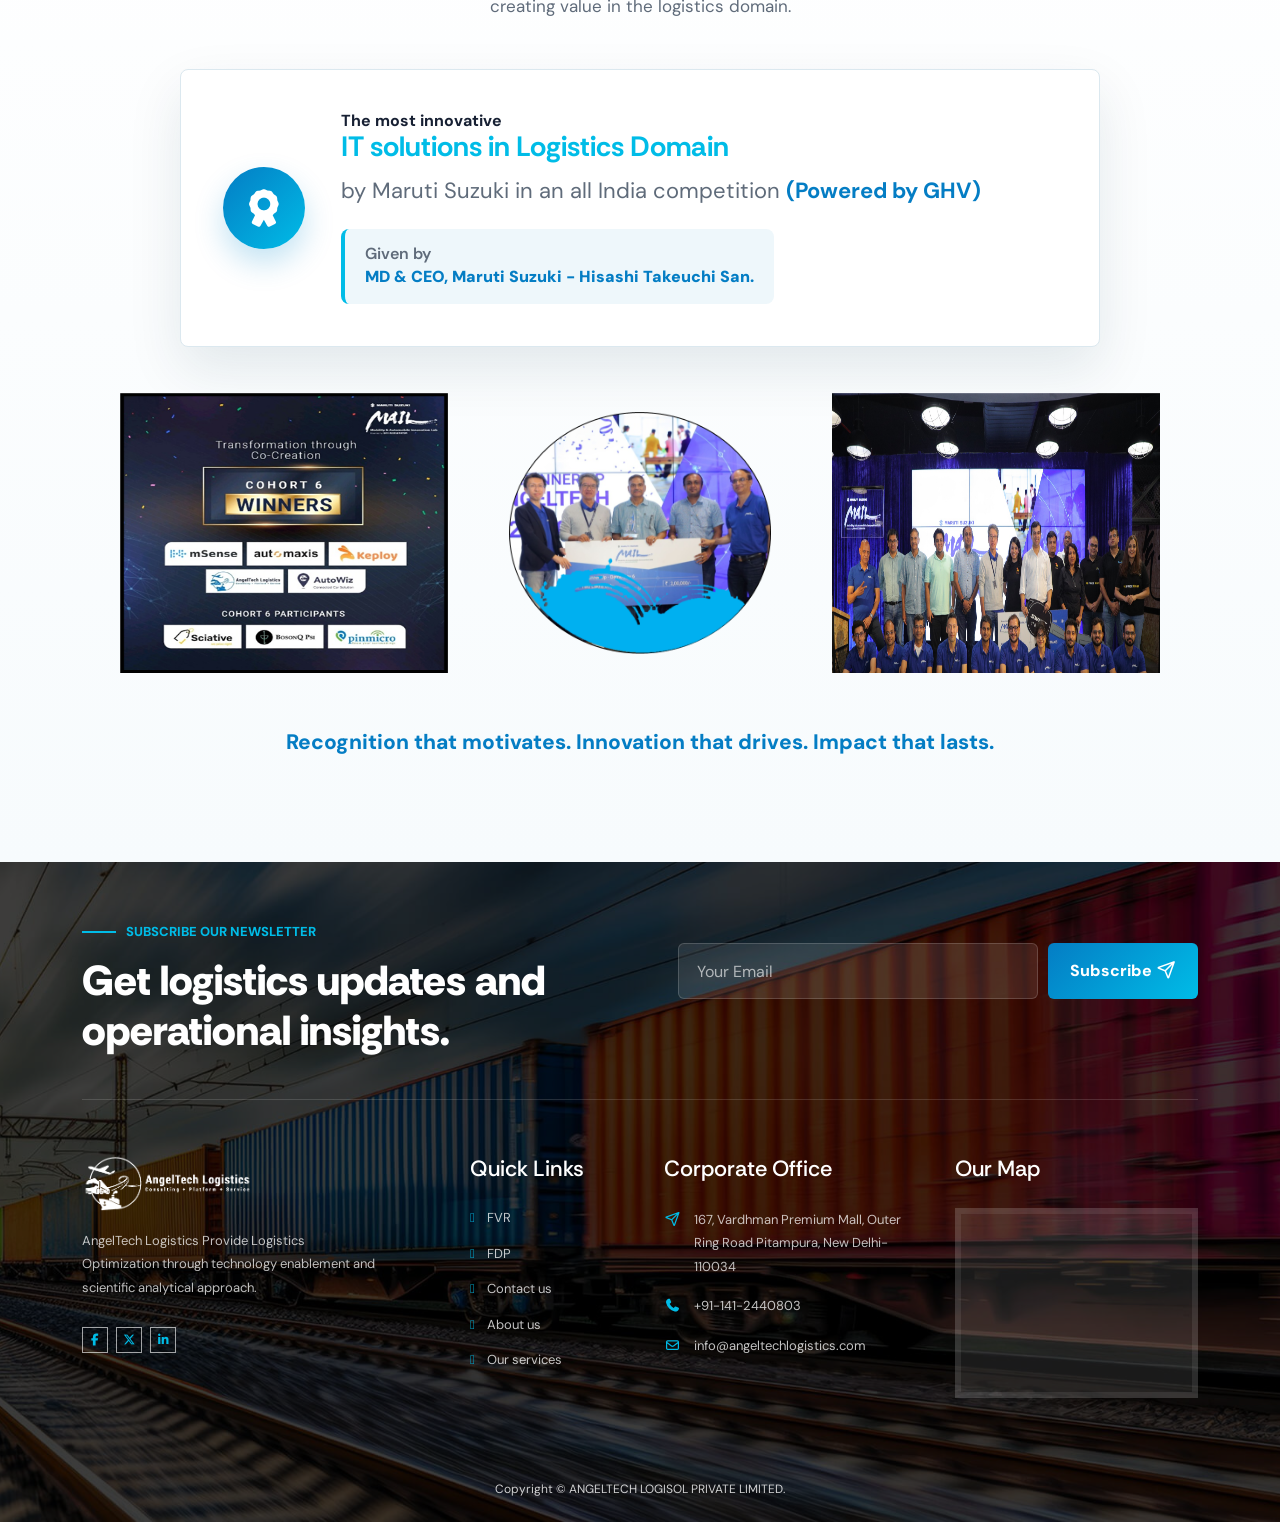
==== commit 30005411: "worked on Angeltech website- SEO, images replacement & optimization" ====
--- a/index.html
+++ b/index.html
@@ -3,12 +3,14 @@
 <head>
     <meta charset="UTF-8">
     <meta name="viewport" content="width=device-width, initial-scale=1.0">
-    <meta name="description" content="AngelTech Logistics provides logistics optimization through technology enablement and scientific analytical approach.">
-    <title>e-logistics solution provider in India - AngelTech Logistics</title>
+    <meta name="description" content="AI-powered logistics solutions provider in India offering TMS, shipment tracking, e(ERQ), and supply chain software.">
+    <title>AI-Powered Logistics Software Provider in India | AngelTech Logistics</title>
     <link rel="shortcut icon" href="assets/images/favicon.png">
     <link rel="stylesheet" href="assets/css/bootstrap.min.css">
     <link rel="stylesheet" href="assets/css/all.min.css">
     <link rel="stylesheet" href="assets/css/angeltech.css">
+    <link rel="canonical" href='https://angeltechlogistics.com' />
+
     <script src="https://www.google.com/recaptcha/api.js" async defer></script>
 </head>
 <body>
@@ -22,7 +24,7 @@
                     <ul class="navbar-nav ms-auto align-items-lg-center">
                         <li class="nav-item"><a class="nav-link active" href="#top">Home</a></li>
                         <li class="nav-item"><a class="nav-link" href="./about.html">About Us</a></li>
-                        <li class="nav-item nav-dropdown"><button class="nav-link nav-dropdown-toggle" type="button" aria-expanded="false">Our Products <i class="fa-solid fa-chevron-down"></i></button><ul class="nav-dropdown-menu"><li><a href="FVR.html">FVR</a></li><li><a href="e-RFQ.html">e-RFQ</a></li><li><a href="TMS.html">TMS</a></li><li><a href="logisticcontroltower.html">Logistic Control Tower</a></li><li><a href="shipmentracking.html">Shipment Tracking</a></li></ul></li>
+                        <li class="nav-item nav-dropdown"><button class="nav-link nav-dropdown-toggle" type="button" aria-expanded="false">Our Products <i class="fa-solid fa-chevron-down"></i></button><ul class="nav-dropdown-menu"><li><a href="Freight-Verification-&-Reporting-Software.html">FVR</a></li><li><a href="Electronic-Request-for-Quotation.html">e-RFQ</a></li><li><a href="Transportation-Management-System.html">TMS</a></li><li><a href="Logistics-Control-Tower.html">Logistic Control Tower</a></li><li><a href="Shipment-Tracking.html">Shipment Tracking</a></li></ul></li>
                         <li class="nav-item"><a class="nav-link" href="./our-services.html">Our Services</a></li>
                         <li class="nav-item"><a class="nav-link" href="./contact.html">Contact Us</a></li>
                         <li class="nav-item nav-quote-item"><a class="nav-link nav-quote-link" href="contact.html#contact-form-section">Get a Quote <i class="fa-solid fa-arrow-right"></i></a></li>
@@ -46,10 +48,10 @@
             <div class="hero-visual reveal delay-1">
                 <div class="hero-slider" data-hero-slider>
                     <div class="hero-slide is-active">
-                        <img src="assets/images/banner.png" alt="Freight truck on the highway at sunset">
+                        <img src="assets/images/banner.webp" alt="Freight truck on the highway at sunset">
                     </div>
                     <div class="hero-slide">
-                        <img src="assets/images/slide2.png" alt="Long haul freight truck in transit">
+                        <img src="assets/images/slide2.webp" alt="Long haul freight truck in transit">
                     </div>
                     <div class="hero-slide-nav">
                         <button class="hero-slide-arrow" type="button" data-hero-prev aria-label="Previous slide"><i class="fa-solid fa-arrow-left"></i></button>
@@ -77,7 +79,7 @@
                             </div>
                             <div class="hero-actions reveal delay-3">
                                 <a class="btn-primary-angel btn-pill" href="#contact">Start a Conversation <i class="fa-solid fa-arrow-right"></i></a>
-                                <a class="btn-ghost-angel btn-pill" href="#services">Explore Products</a>
+                                <a class="btn-ghost-angel btn-pill" href="#products">Explore Products</a>
                             </div>
                         </div>
                     </div>
@@ -90,15 +92,15 @@
         <div class="row align-items-center g-5">
             <div class="col-lg-5">
                 <div class="image-stack reveal">
-                    <img src="assets/images/Know About Us Image 1.png" alt="AngelTech Logisol logistics operations">
-                    <img src="assets/images/Know About Us Image 2.png" alt="Supply chain and logistics management">
+                    <img src="assets/images/Know About Us Image 1.webp" alt="AngelTech Logisol logistics operations">
+                    <img src="assets/images/Know About Us Image 2.webp" alt="Supply chain and logistics management">
                     <div class="about-stat-card about-stat-primary">
-                        <strong>2<span>M</span></strong>
-                        <p>Deliver Goods Every Week</p>
+                        <strong>24<span>/7</span></strong>
+                        <p>Shipment Visibility</p>
                     </div>
                     <div class="about-stat-card about-stat-secondary">
-                        <strong>5<span>M</span></strong>
-                        <p>Happy Customer</p>
+                        <strong>Smart</strong>
+                        <p>Logistics Automation</p>
                     </div>
                 </div>
             </div>
@@ -139,7 +141,7 @@
     </div>
 </section>
 
-     <section class="product-showcase-section" aria-labelledby="product-showcase-title">
+     <section class="product-showcase-section" aria-labelledby="product-showcase-title" id="products">
     <div class="product-showcase-hero">
         <div class="container">
             <div class="product-showcase-copy reveal">
@@ -184,15 +186,15 @@
                             <li>Faster procurement with complete audit history</li>
                         </ul>
 
-                        <a class="product-discover-link" href="./e-RFQ.html">
+                        <a class="product-discover-link" href="./Electronic-Request-for-Quotation.html">
                             Learn More <i class="fa-solid fa-arrow-right"></i>
                         </a>
                     </div>
 
                     <!-- Original image URLs preserved -->
                     <div class="product-showcase-image">
-                        <img class="product-image-main" src="assets/images/Products/Our Products - eRFQ V1_01.png" alt="e-RFQ">
-                        <img class="product-image-float" src="assets/images/Products/Our Products - eRFQ V2_02.png" alt="e-RFQ">
+                        <img class="product-image-main" src="assets/images/Products/Our Products - eRFQ V2_01.webp" alt="e-RFQ">
+                        <img class="product-image-float" src="assets/images/Products/Our Products - eRFQ V2_02.webp" alt="e-RFQ">
                     </div>
                 </article>
 
@@ -218,15 +220,15 @@
                             <li>Comprehensive audit reports and compliance tracking</li>
                         </ul>
 
-                        <a class="product-discover-link" href="./FVR.html">
+                        <a class="product-discover-link" href="./Freight-Verification-&-Reporting-Software.html">
                             Learn More <i class="fa-solid fa-arrow-right"></i>
                         </a>
                     </div>
 
                     <!-- Original image URLs preserved -->
                     <div class="product-showcase-image">
-                        <img class="product-image-main" src="assets/images/Products/Our Products - FVR V1_01.png" alt="FVR">
-                        <img class="product-image-float" src="assets/images/Products/Our Products - FVR V1_02.png" alt="FVR">
+                        <img class="product-image-main" src="assets/images/Products/Our Products - FVR V1_01.webp" alt="FVR">
+                        <img class="product-image-float" src="assets/images/Products/Our Products - FVR V1_02.webp" alt="FVR">
                     </div>
                 </article>
 
@@ -252,15 +254,15 @@
                             <li>Performance analytics and transportation reporting</li>
                         </ul>
 
-                        <a class="product-discover-link" href="./TMS.html">
+                        <a class="product-discover-link" href="./Transportation-Management-System.html">
                             Learn More <i class="fa-solid fa-arrow-right"></i>
                         </a>
                     </div>
 
                     <!-- Original image URLs preserved -->
                     <div class="product-showcase-image">
-                        <img class="product-image-main" src="assets/images/consulting.png" alt="TMS">
-                        <img class="product-image-float" src="assets/images/serv3.png" alt="TMS">
+                        <img class="product-image-main" src="assets/images/Products/TMS/tms.webp" alt="TMS">
+                        <img class="product-image-float" src="assets/images/Products/TMS/tms3.webp" alt="TMS">
                     </div>
                 </article>
 
@@ -286,15 +288,15 @@
                             <li>Complete shipment history and performance insights</li>
                         </ul>
 
-                        <a class="product-discover-link" href="./shipmentracking.html">
+                        <a class="product-discover-link" href="./Shipment-Tracking.html">
                             Learn More <i class="fa-solid fa-arrow-right"></i>
                         </a>
                     </div>
 
                     <!-- Original image URLs preserved -->
                     <div class="product-showcase-image">
-                        <img class="product-image-main" src="assets/images/Products/Our Products - ST V2_01.png" alt="Shipment Tracking">
-                        <img class="product-image-float" src="assets/images/Products/Our Products - ST V2_02.png" alt="Shipment Tracking">
+                        <img class="product-image-main" src="assets/images/Products/Our Products - ST V2_01.webp" alt="Shipment Tracking">
+                        <img class="product-image-float" src="assets/images/Products/Our Products - ST V2_02.webp" alt="Shipment Tracking">
                     </div>
                 </article>
 
@@ -320,15 +322,15 @@
                             <li>Interactive dashboards with performance analytics</li>
                         </ul>
 
-                        <a class="product-discover-link" href="./logisticcontroltower.html">
+                        <a class="product-discover-link" href="./Logistics-Control-Tower.html">
                             Learn More <i class="fa-solid fa-arrow-right"></i>
                         </a>
                     </div>
 
                     <!-- Original image URLs preserved -->
                     <div class="product-showcase-image">
-                        <img class="product-image-main" src="assets/images/about-banner.jpg" alt="Control Tower">
-                        <img class="product-image-float" src="assets/images/about-2.png" alt="Control Tower">
+                        <img class="product-image-main" src="assets/images/Products/Logistics.webp" alt="Control Tower">
+                        <img class="product-image-float" src="assets/images/Products/logistic_v2.webp" alt="Control Tower">
                     </div>
                 </article>
 
@@ -349,7 +351,7 @@
                     <article class="process-step">
                         <div class="process-number">01</div>
                         <div class="process-image">
-                            <img src="assets/images/Working Process Step 1 V1.png" alt="Cargo service selection">
+                            <img src="assets/images/Working Process Step 1 V1.webp" alt="Cargo service selection">
                         </div>
                         <h3>Select Services</h3>
                         <p>Choose the freight validation, dispatch, or consulting support your operation needs.</p>
@@ -363,7 +365,7 @@
                     <article class="process-step ">
                         <div class="process-number">02</div>
                         <div class="process-image">
-                            <img src="assets/images/Working Process Step 2 V2.png" alt="Parcel information and transport planning">
+                            <img src="assets/images/Working Process Step 2 V2.webp" alt="Parcel information and transport planning">
                         </div>
                         <h3>Parcel Information</h3>
                         <p>Share route, invoice, material, and shipment details for accurate planning.</p>
@@ -377,7 +379,7 @@
                     <article class="process-step">
                         <div class="process-number">03</div>
                         <div class="process-image">
-                            <img src="assets/images/Working Process Step 3 V1.png" alt="Transportation execution">
+                            <img src="assets/images/Working Process Step 3 V1.webp" alt="Transportation execution">
                         </div>
                         <h3>Transportation</h3>
                         <p>Track execution with clearer visibility across vendors, sites, and delivery teams.</p>
@@ -392,8 +394,8 @@
 
             <div class="col-lg-6">
                 <div class="choose-media reveal">
-                    <img class="choose-image-main" src="assets/images/Know About Us Image 1.png" alt="Strategic logistics consulting">
-                    <img class="choose-image-float" src="assets/images/Know About Us Image 2.png" alt="Technology-enabled supply chain management">
+                    <img class="choose-image-main" src="assets/images/Know About Us Image 1.webp" alt="Strategic logistics consulting">
+                    <img class="choose-image-float" src="assets/images/Know About Us Image 2.webp" alt="Technology-enabled supply chain management">
 
                     <div class="choose-badge">
                         <i class="fa-solid fa-award"></i>
--- a/assets/css/angeltech.css
+++ b/assets/css/angeltech.css
@@ -277,7 +277,7 @@
 }
 
 .hero-copy {
-    max-width: 640px;
+    max-width: 90%;
     color: var(--angel-white);
     position: relative;
     z-index: 2;
@@ -1207,7 +1207,7 @@
     inset: 0;
     background:
         linear-gradient(rgba(11, 21, 32, 0.86), rgba(11, 21, 32, 0.92)),
-        url("../images/tracking-bg.jpg") center / cover;
+        url("../images/footer.png") center / cover;
 }
 
 .products-section .container {
@@ -1268,7 +1268,7 @@
     color: var(--angel-white);
     background:
         linear-gradient(rgba(7, 21, 35, 0.86), rgba(7, 21, 35, 0.9)),
-        url("../images/tracking-bg.jpg") center / cover no-repeat;
+        url("../images/footer1.png") center / cover no-repeat;
 }
 
 .product-showcase-copy {
@@ -3437,14 +3437,19 @@
             linear-gradient(160deg, #071523 0%, #0b2740 100%);
     }
 
+    .hero-section > .container {
+        order: 1;
+    }
+
     .hero-visual {
+        order: 2;
         position: relative;
         top: auto;
         right: auto;
         bottom: auto;
         width: calc(100% - 48px);
         min-height: 420px;
-        margin: 0 auto 40px;
+        margin: 40px auto 0;
     }
 
     .hero-slider {
@@ -3482,6 +3487,14 @@
         padding: 76px 0;
     }
 
+    .about-band .row > .col-lg-7 {
+        order: 1;
+    }
+
+    .about-band .row > .col-lg-5 {
+        order: 2;
+    }
+
     .process-crates {
         width: 155px;
         opacity: 0.55;
@@ -3494,12 +3507,7 @@
     }
 
     .process-timeline::before {
-        top: 0;
-        bottom: 0;
-        left: 22px;
-        right: auto;
-        border-top: 0;
-        border-left: 1px dashed var(--angel-line);
+        display: none;
     }
 
     .process-step {
@@ -3551,6 +3559,14 @@
         margin: 0 auto;
     }
 
+    .choose-section .row > .col-lg-6:nth-child(2) {
+        order: 1;
+    }
+
+    .choose-section .row > .col-lg-6:nth-child(1) {
+        order: 2;
+    }
+
     .product-showcase-row,
     .product-showcase-row.is-reverse {
         grid-template-columns: 1fr;
@@ -3686,6 +3702,11 @@
         display: none;
     }
 
+    .hero-copy {
+        max-width: 100%;
+        text-align: center;
+    }
+
     .hero-copy h1 {
         font-size: 40px;
     }
@@ -3782,34 +3803,29 @@
     }
 
     .process-step {
-        grid-template-columns: 48px 92px minmax(0, 1fr);
-        gap: 14px;
+        display: block;
+        text-align: center;
     }
 
     .process-image {
-        grid-column: 2;
-        grid-row: 1 / span 2;
         width: 92px;
         height: 92px;
+        margin: 0 auto 18px;
     }
 
     .process-step h3 {
-        grid-column: 3;
-        grid-row: 1;
-        align-self: end;
+        margin: 0 auto 10px;
         font-size: 16px;
     }
 
     .process-step p {
-        grid-column: 3;
-        grid-row: 2;
-        align-self: start;
+        max-width: 260px;
+        margin: 0 auto;
         font-size: 13px;
     }
 
     .process-number {
-        grid-column: 1;
-        grid-row: 1 / span 2;
+        margin: 0 auto 18px;
     }
 
     .product-item {
@@ -4511,9 +4527,9 @@
 .fvr-overview-media img {
     display: block;
     width: 100%;
-    min-height: 620px;
+    min-height: 600px;
     /* aspect-ratio: 0.76 / 1; */
-    object-fit: cover;
+    /* object-fit: cover; */
 }
 
 .fvr-overview-content {
@@ -4565,9 +4581,13 @@
     margin-top: 34px;
 }
 
+.fvr-overview-actions.is-centered {
+    /* justify-content: center; */
+}
+
 .fvr-overview-actions a {
-    min-width: 210px;
-    min-height: 54px;
+    min-width: 345px;
+    min-height: 60px;
 }
 
 .fvr-outline-button {
@@ -4599,7 +4619,12 @@
         gap: 44px;
     }
 
+    .fvr-overview-content {
+        order: 1;
+    }
+
     .fvr-overview-media {
+        order: 2;
         width: 100%;
         max-width: 680px;
         margin: 0 auto;
@@ -7021,6 +7046,7 @@
     .tms-process-wave {
         grid-template-columns: 1fr;
         gap: 16px;
+        justify-items: center;
     }
 
     .fvr-workflow-card {
@@ -7028,7 +7054,19 @@
     }
 
     .tms-process-card {
+        width: min(100%, 340px);
         min-height: 0;
+        text-align: center;
+    }
+
+    .tms-process-icon {
+        margin-left: auto;
+        margin-right: auto;
+    }
+
+    .tms-process-card .fvr-card-line {
+        margin-left: auto;
+        margin-right: auto;
     }
 
     .fvr-workflow-benefits {
@@ -8000,8 +8038,16 @@
         height: 44px;
     }
 
+    .fvr-faq-actions {
+        flex-direction: column;
+        align-items: center;
+    }
+
     .fvr-faq-actions a {
-        width: 100%;
+        width: min(100%, 260px);
+        min-width: 0;
+        text-align: center;
+        line-height: 1.25;
     }
 
     .fvr-faq-item summary {
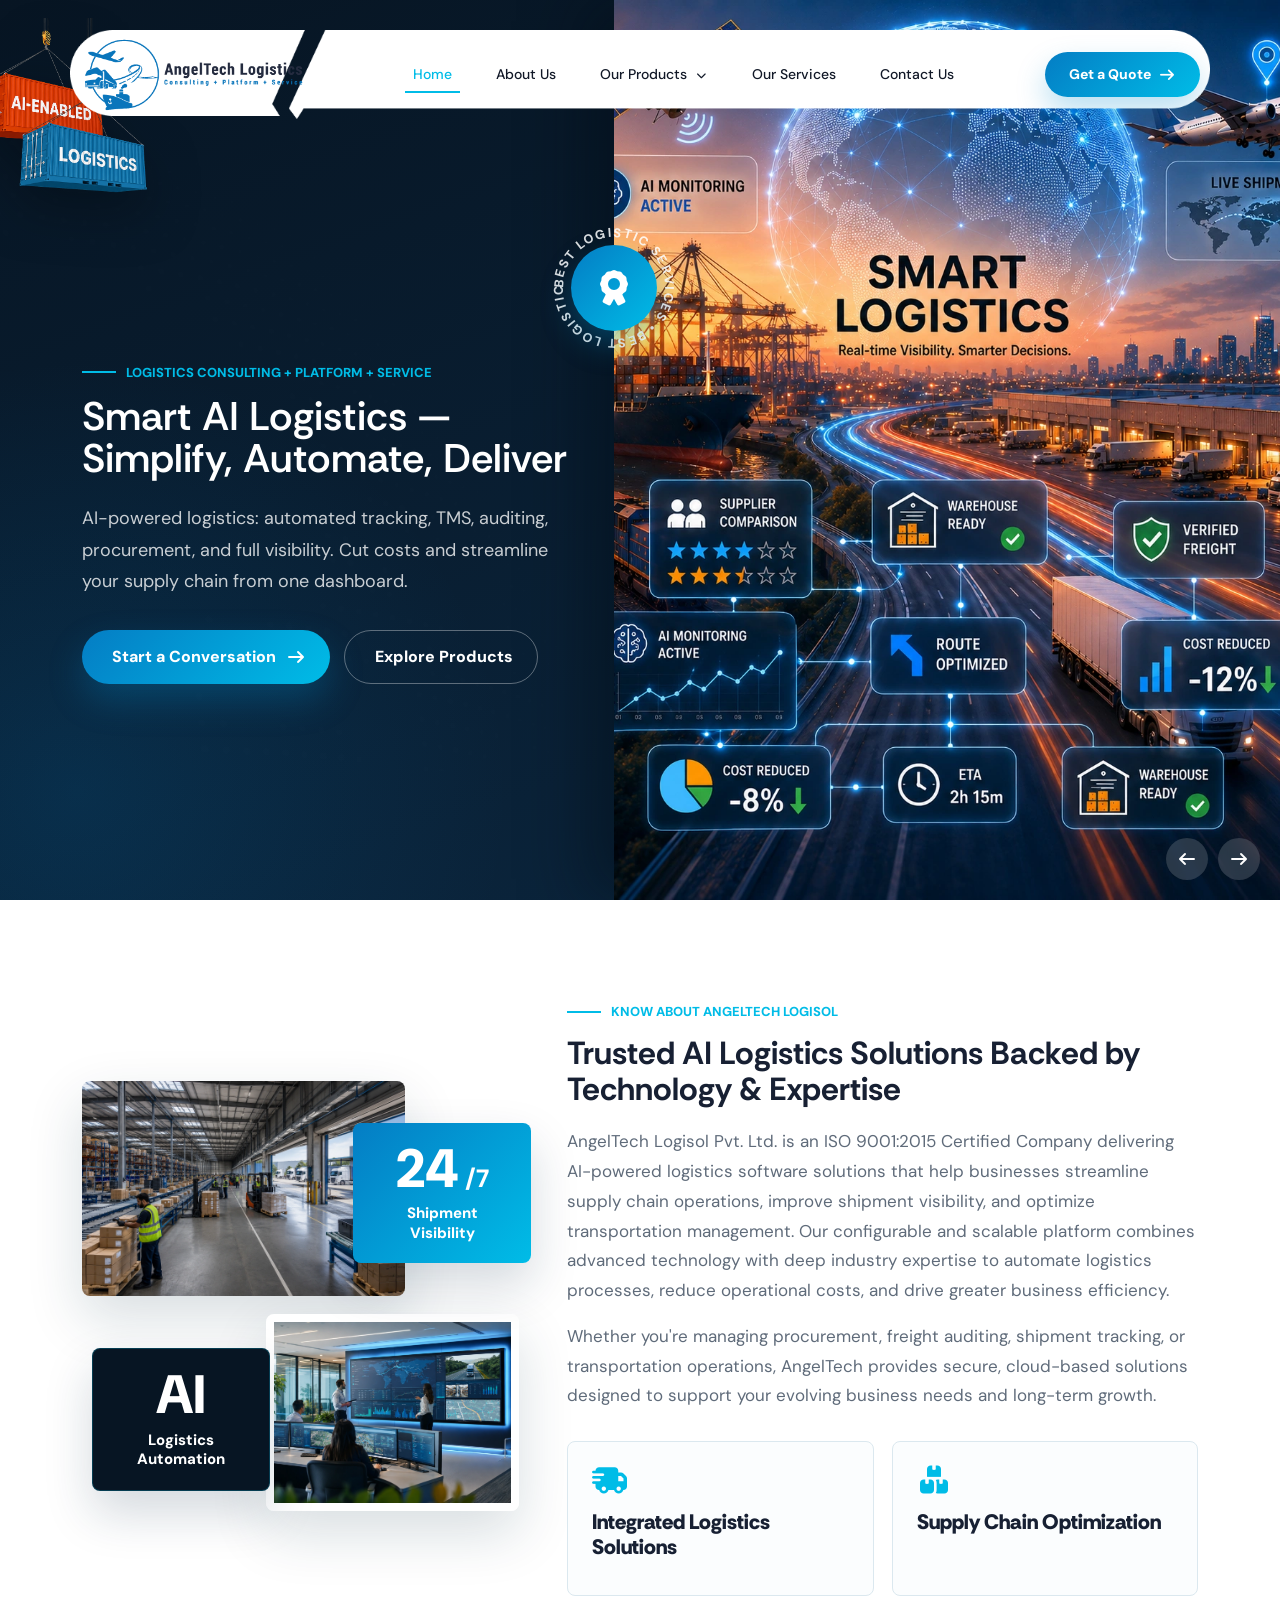
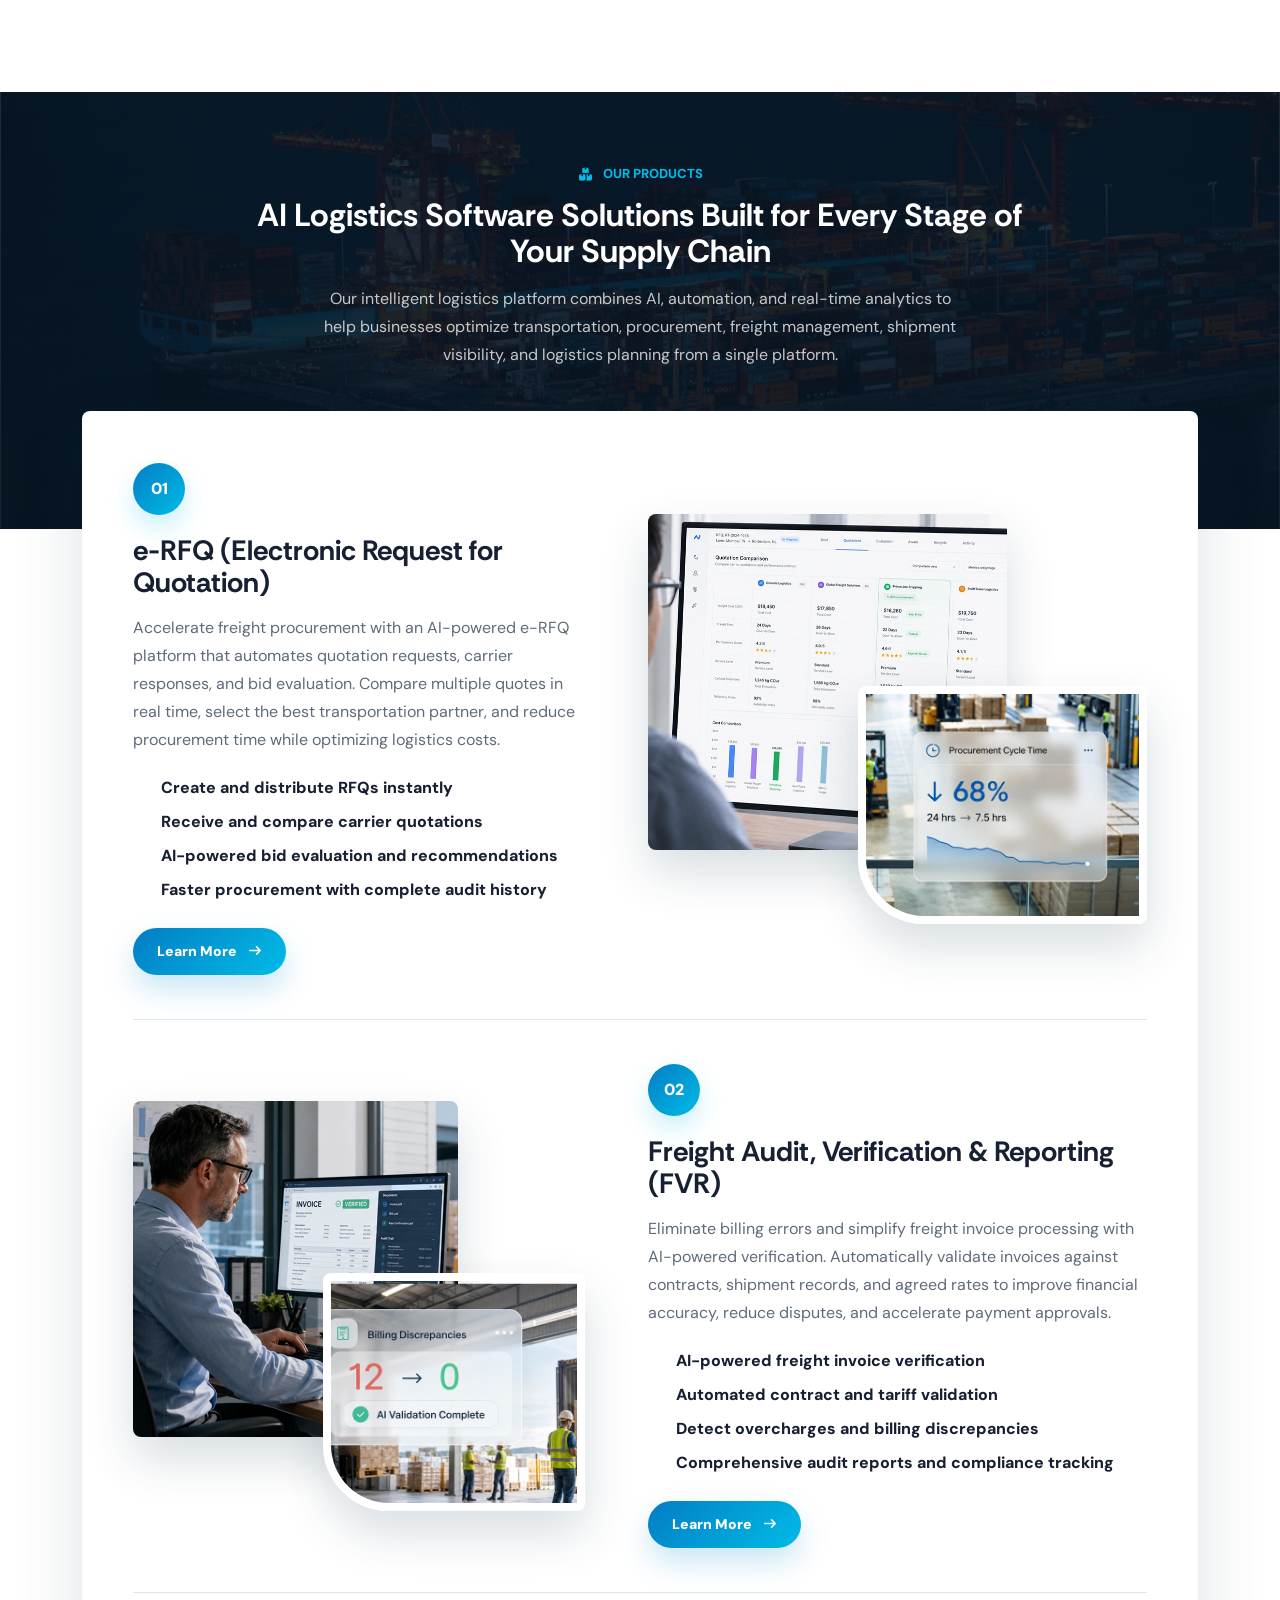
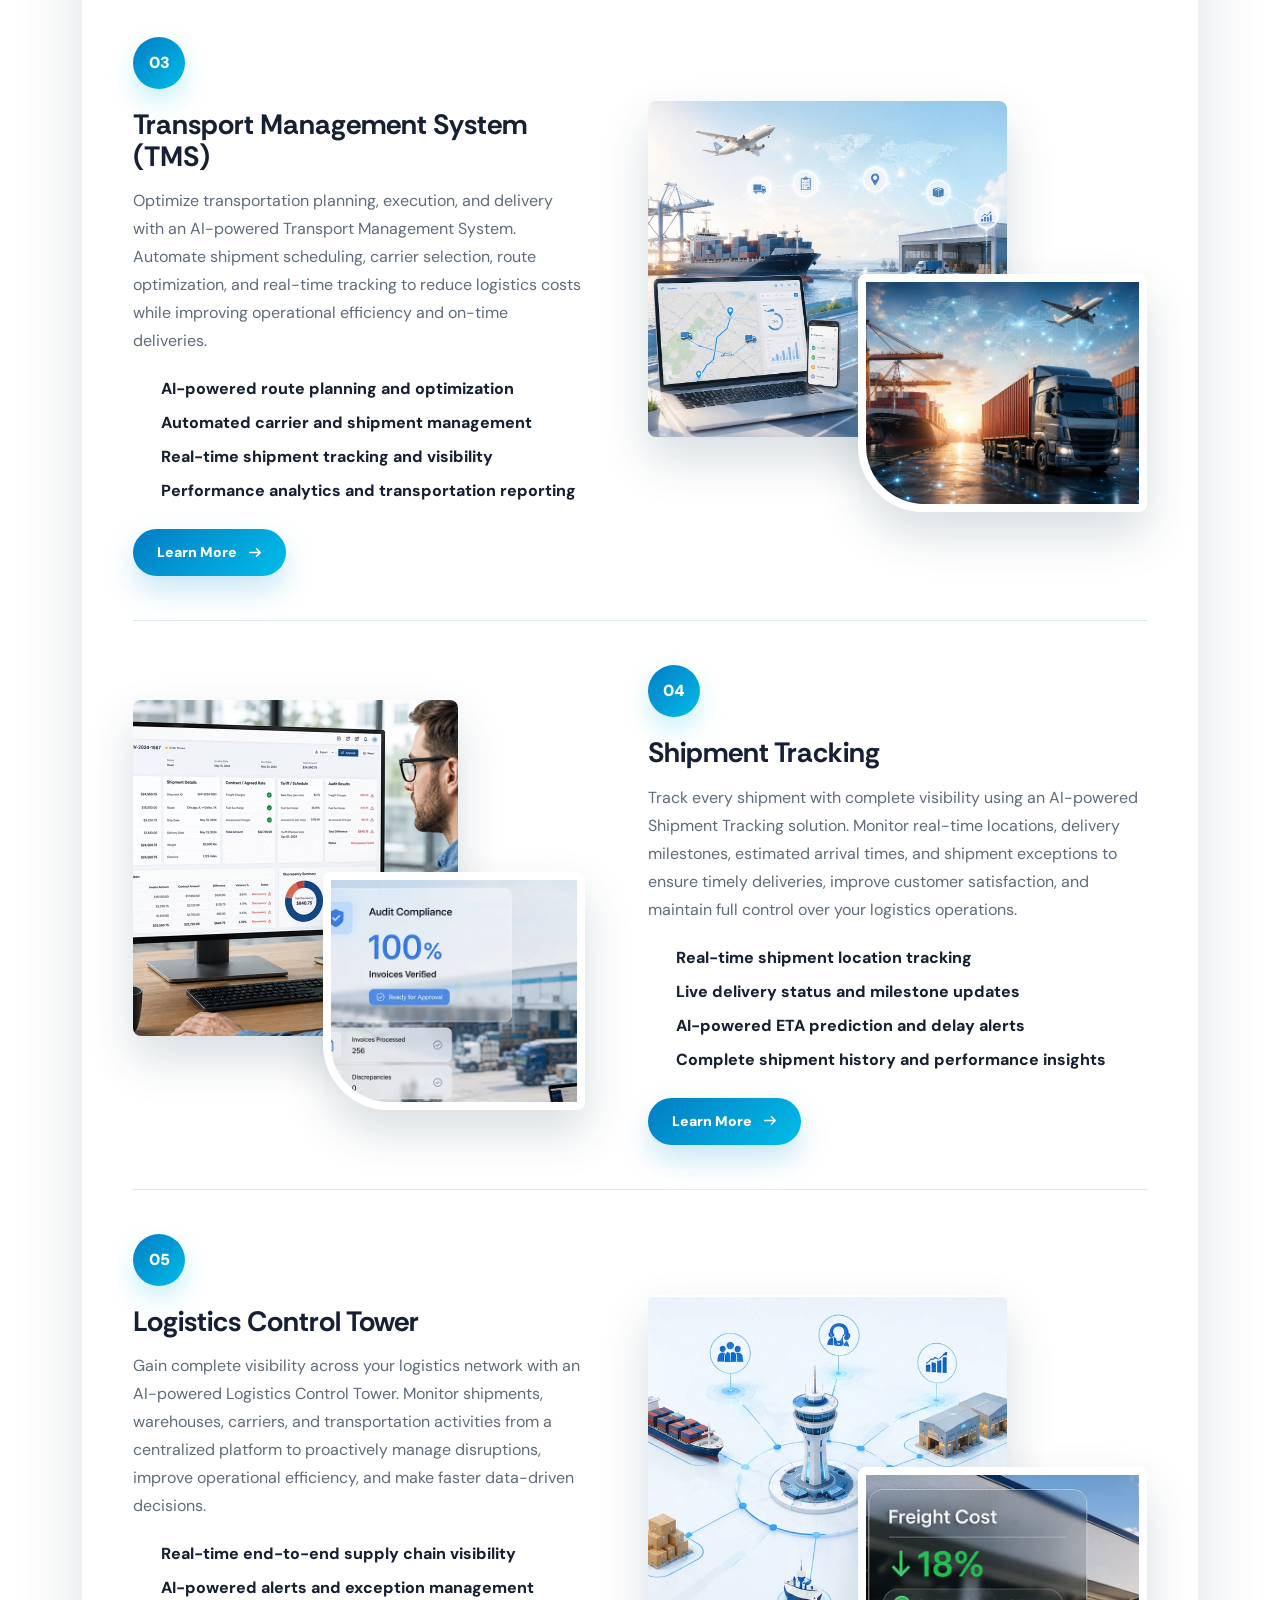
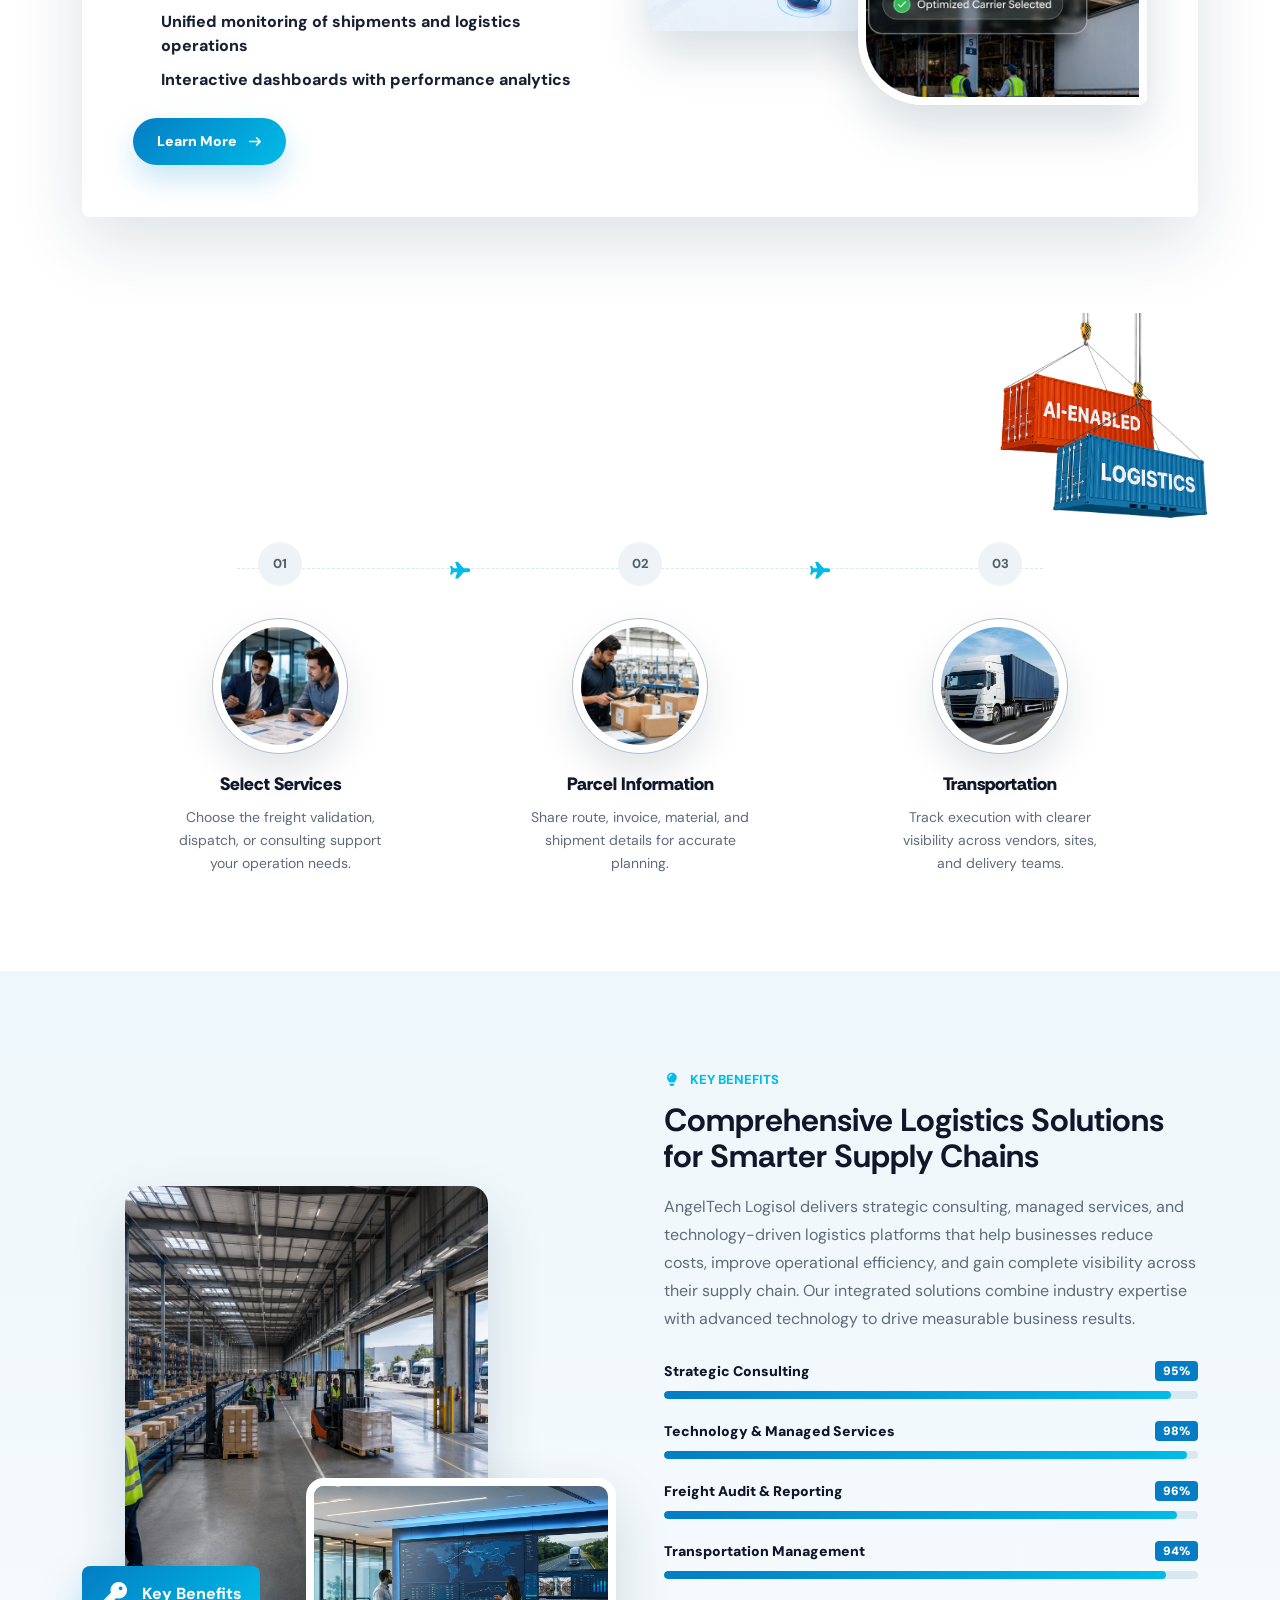
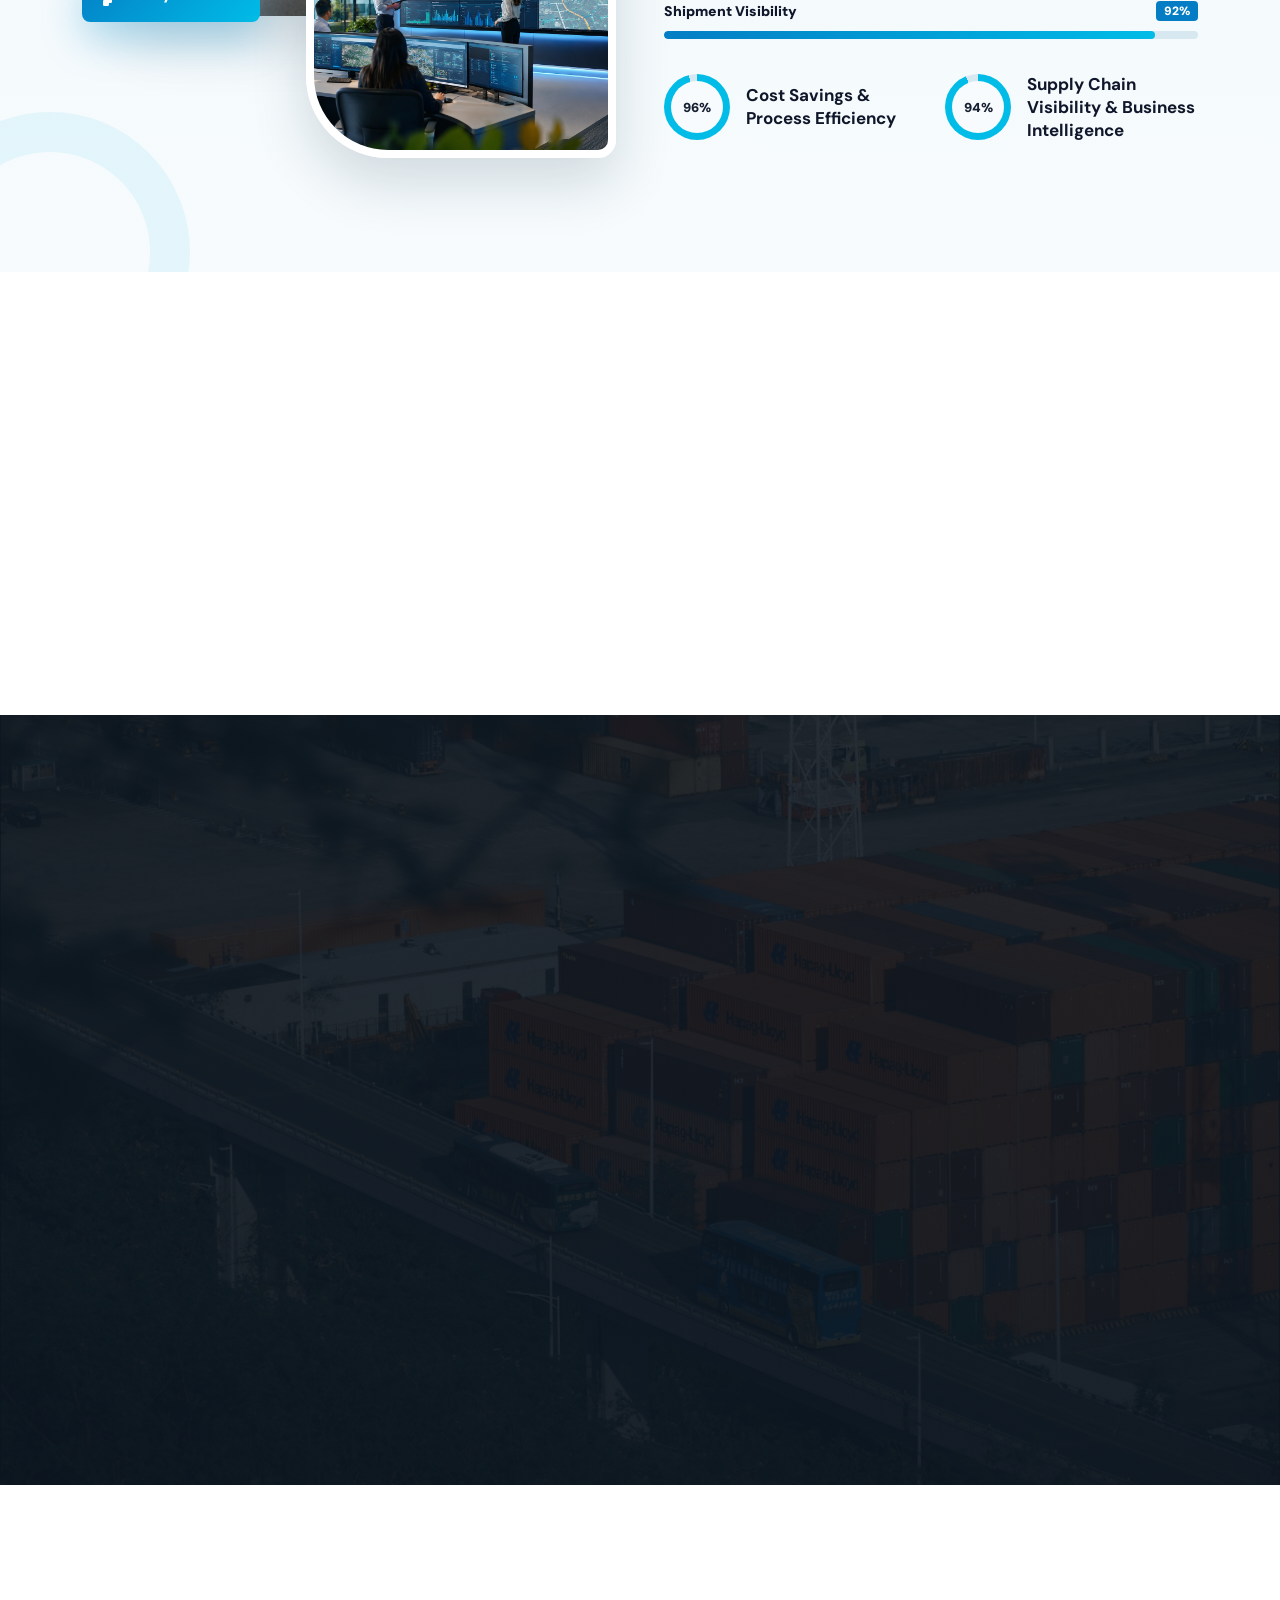
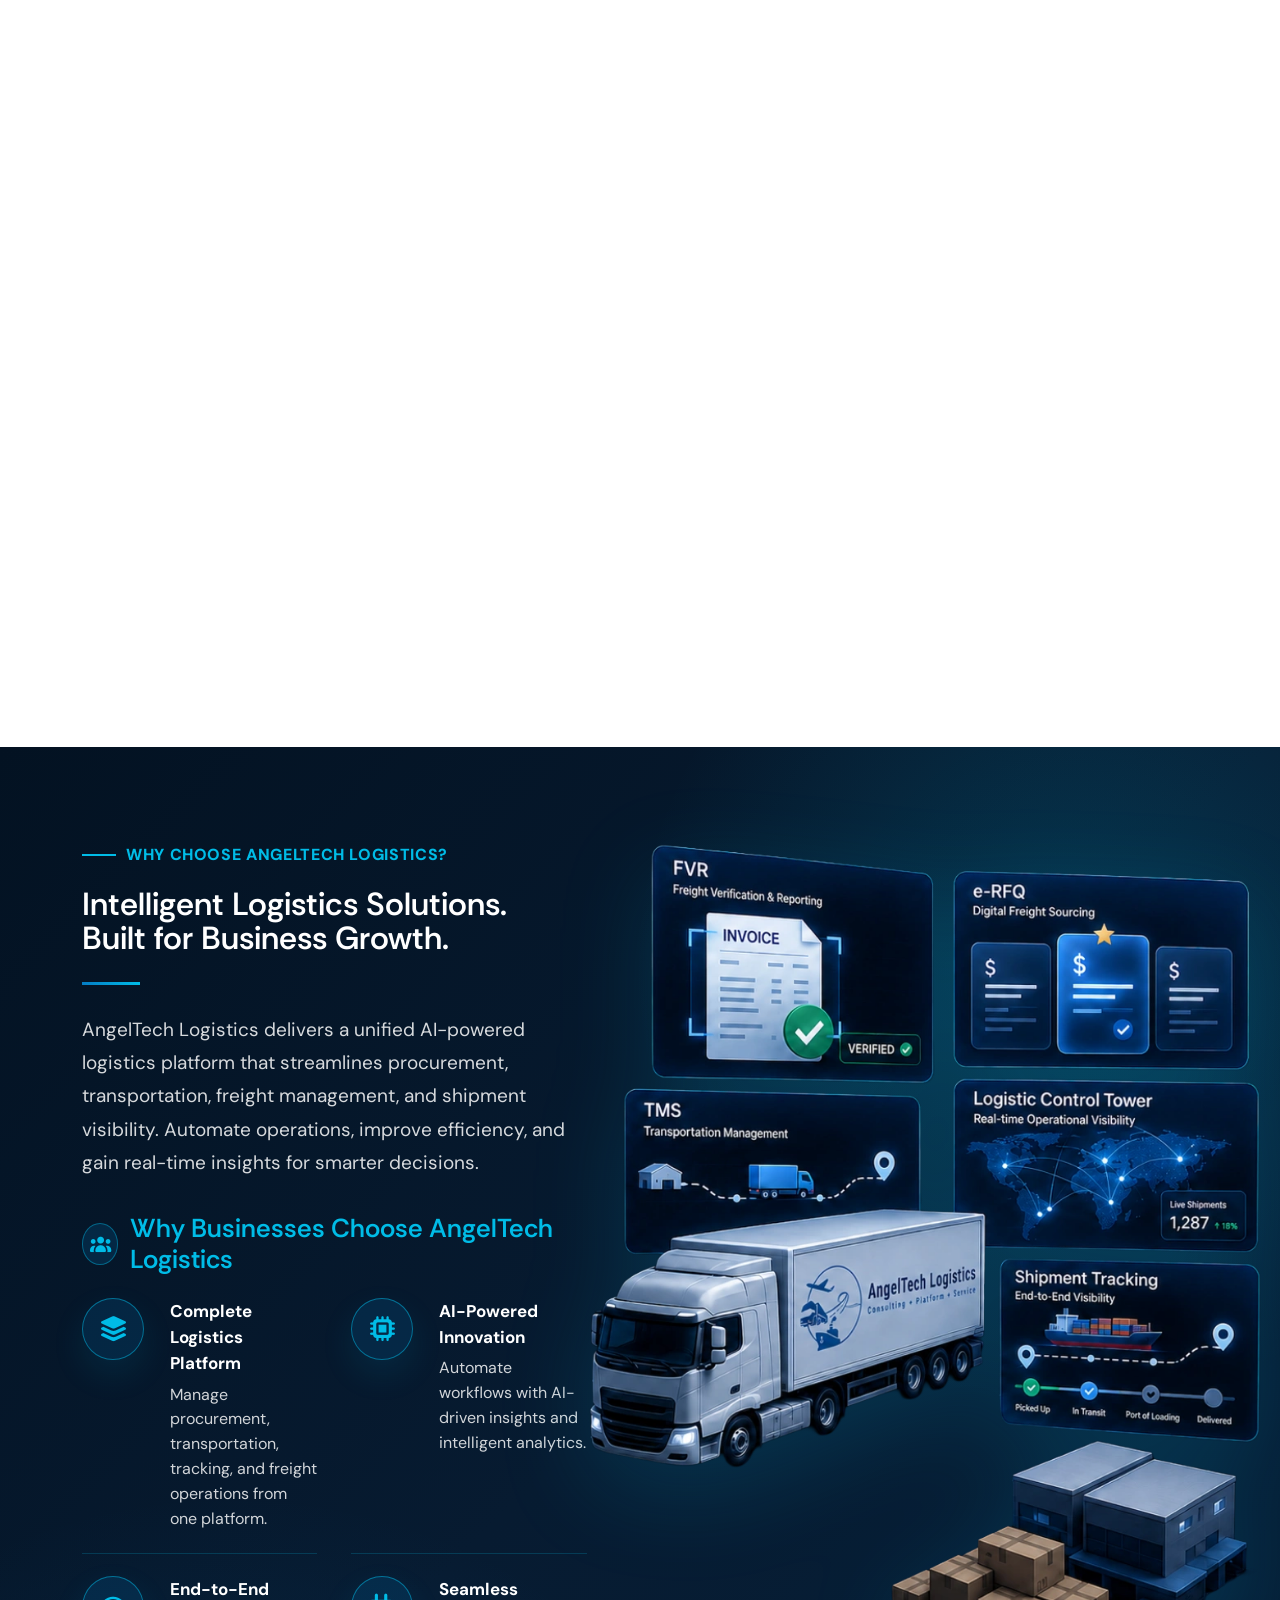
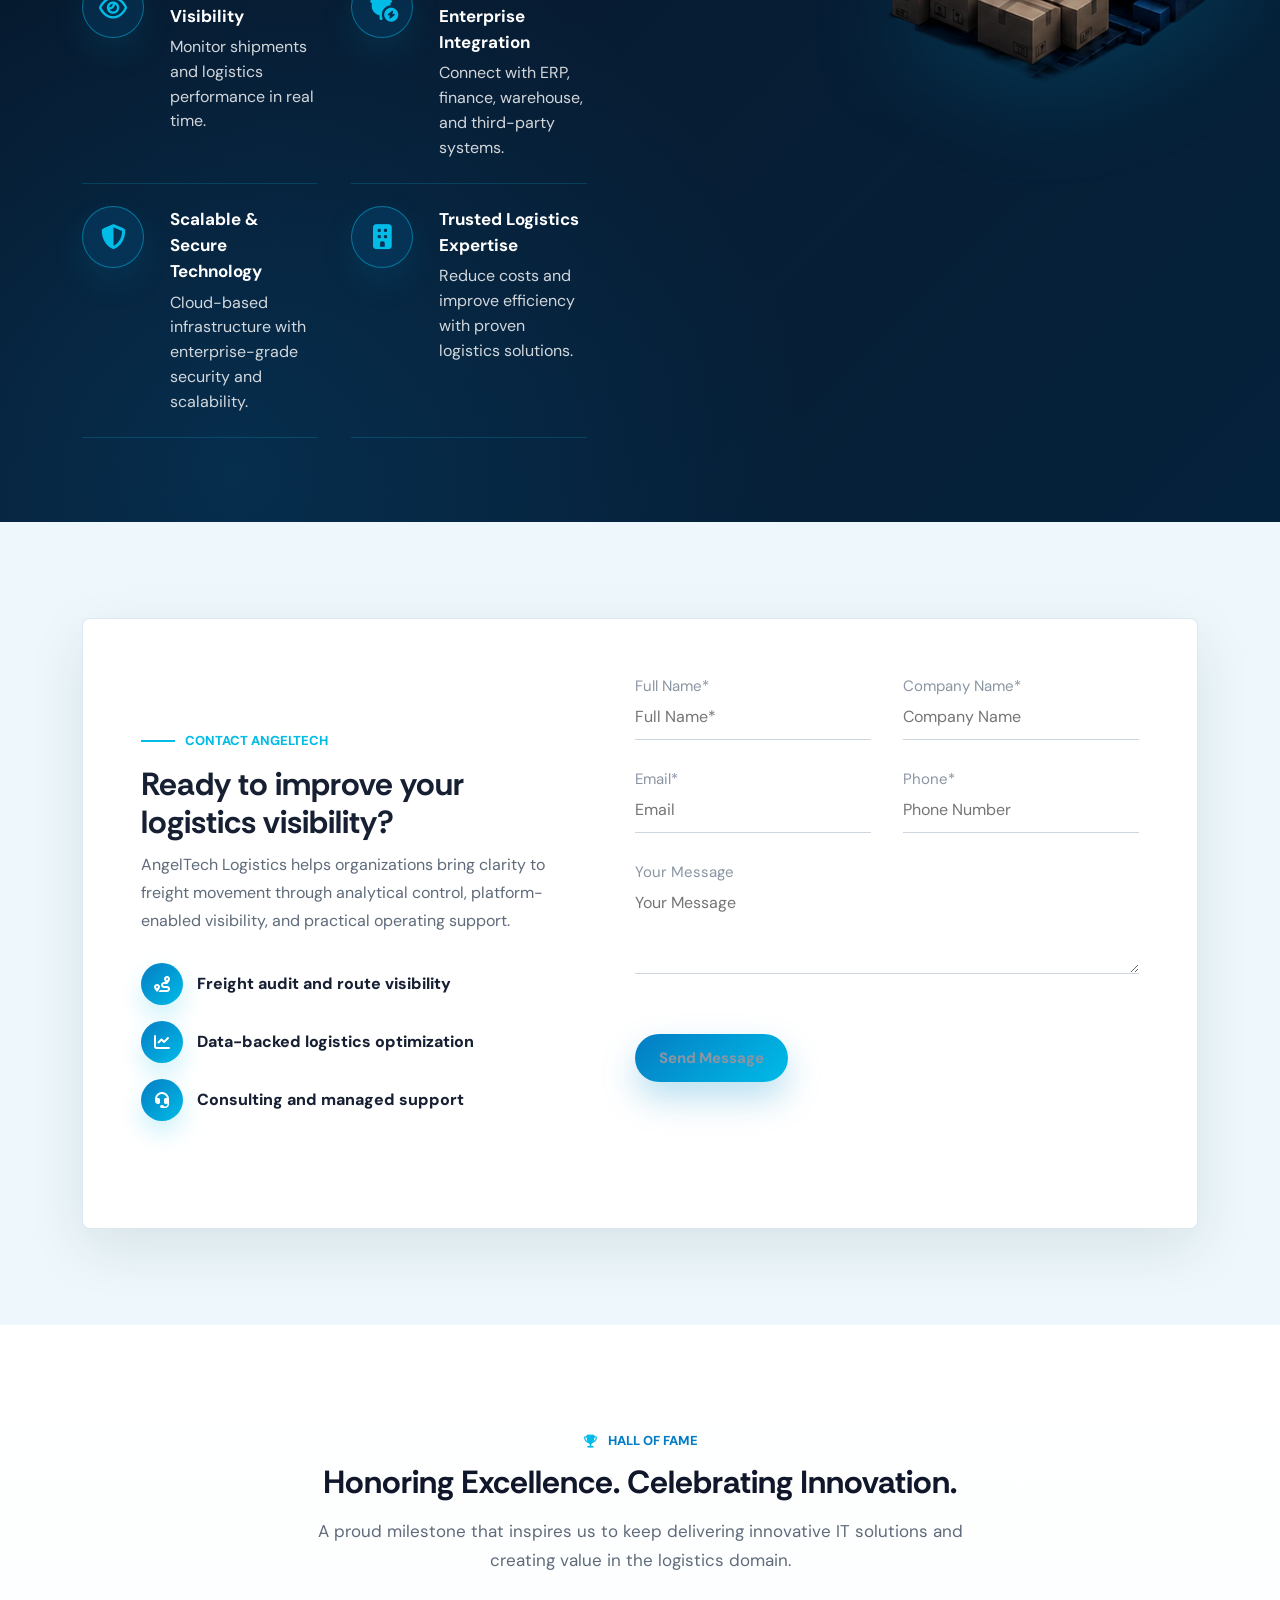
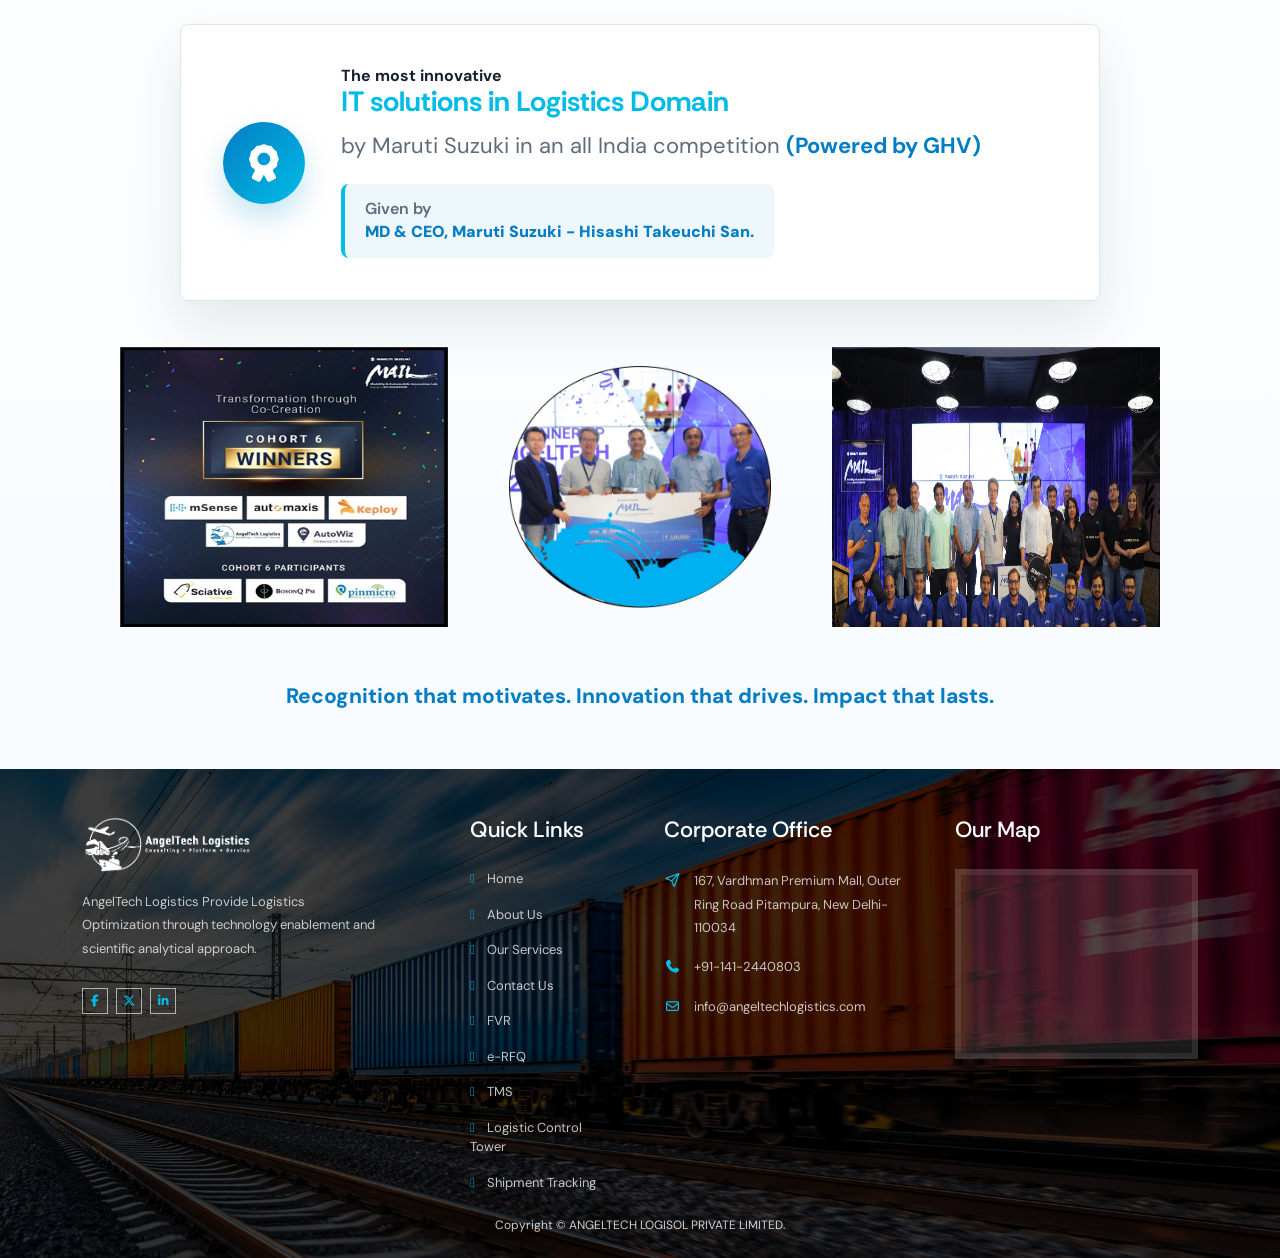
==== commit 5a017d08: "worked on Angeltech website- Designing, Responsive & optimization" ====
--- a/index.html
+++ b/index.html
@@ -12,6 +12,137 @@
     <link rel="canonical" href='https://angeltechlogistics.com' />
 
     <script src="https://www.google.com/recaptcha/api.js" async defer></script>
+    <script type="application/ld+json">
+{
+  "@context": "https://schema.org",
+  "@type": "Organization",
+  "@id": "https://www.angeltechlogistics.com/#organization",
+  "name": "AngelTech Logistics",
+  "legalName": "Angeltech Logisol Private Limited",
+  "url": "https://www.angeltechlogistics.com/",
+  "logo": {
+    "@type": "ImageObject",
+    "url": "https://www.angeltechlogistics.com/assets/images/angel-logo.png"
+  },
+  "image": {
+    "@type": "ImageObject",
+    "url": "https://www.angeltechlogistics.com/assets/images/angel-logo.png"
+  },
+  "description": "AngelTech Logistics is an AI-powered logistics software company providing Transportation Management System (TMS), Shipment Tracking, Logistics Control Tower, Freight Verification & Reporting (FVR), e-RFQ, and supply chain automation solutions for businesses worldwide.",
+  "email": "info@angeltechlogistics.com",
+  "telephone": "+91-141-2440803",
+  "foundingDate": "2015",
+  "slogan": "Consulting + Platform + Service",
+  "address": {
+    "@type": "PostalAddress",
+    "streetAddress": "107, Vardhman Premium Mall, Outer Ring Road",
+    "addressLocality": "New Delhi",
+    "addressRegion": "Delhi",
+    "postalCode": "110034",
+    "addressCountry": "IN"
+  },
+  "contactPoint": {
+    "@type": "ContactPoint",
+    "contactType": "Sales",
+    "telephone": "+91-141-2440803",
+    "email": "info@angeltechlogistics.com",
+    "availableLanguage": [
+      "English"
+    ],
+    "areaServed": "Worldwide"
+  },
+  "areaServed": [
+    {
+      "@type": "Country",
+      "name": "India"
+    },
+    {
+      "@type": "Place",
+      "name": "Asia"
+    },
+    {
+      "@type": "Place",
+      "name": "Middle East"
+    },
+    {
+      "@type": "Place",
+      "name": "Europe"
+    },
+    {
+      "@type": "Place",
+      "name": "North America"
+    },
+    {
+      "@type": "Place",
+      "name": "Worldwide"
+    }
+  ],
+  "knowsAbout": [
+    "AI Logistics Software",
+    "Transportation Management System",
+    "Shipment Tracking",
+    "Supply Chain Management",
+    "Logistics Control Tower",
+    "Electronic Request for Quotation (e-RFQ)",
+    "Freight Verification & Reporting",
+    "Proof of Delivery",
+    "Logistics Automation",
+    "Freight Audit",
+    "Route Optimization",
+    "Supply Chain Visibility",
+    "Procurement Automation",
+    "Fleet Management",
+    "Logistics Analytics"
+  ],
+  "hasOfferCatalog": {
+    "@type": "OfferCatalog",
+    "name": "AI-Powered Logistics Software Solutions",
+    "itemListElement": [
+      {
+        "@type": "Offer",
+        "itemOffered": {
+          "@type": "Service",
+          "name": "Transportation Management System (TMS)"
+        }
+      },
+      {
+        "@type": "Offer",
+        "itemOffered": {
+          "@type": "Service",
+          "name": "Shipment Tracking"
+        }
+      },
+      {
+        "@type": "Offer",
+        "itemOffered": {
+          "@type": "Service",
+          "name": "Logistics Control Tower"
+        }
+      },
+      {
+        "@type": "Offer",
+        "itemOffered": {
+          "@type": "Service",
+          "name": "Freight Verification & Reporting (FVR)"
+        }
+      },
+      {
+        "@type": "Offer",
+        "itemOffered": {
+          "@type": "Service",
+          "name": "Electronic Request for Quotation (e-RFQ)"
+        }
+      }
+    ]
+  },
+  "sameAs": [
+    "https://www.facebook.com/angeltechlogistics/",
+    "https://twitter.com/AngeltechL",
+    "https://www.linkedin.com/company/10645788/"
+  ]
+}
+        
+    </script>
 </head>
 <body>
     <header class="site-header" id="top">
@@ -44,14 +175,14 @@
 
     <main>
         <section class="hero-section">
-            <img class="hero-crate" src="assets/images/export-import.png" alt="" aria-hidden="true">
+            <img class="hero-crate" src="assets/images/export-import.webp" alt="" aria-hidden="true">
             <div class="hero-visual reveal delay-1">
                 <div class="hero-slider" data-hero-slider>
                     <div class="hero-slide is-active">
-                        <img src="assets/images/banner.webp" alt="Freight truck on the highway at sunset">
+                        <img src="assets/images/homebanner4.webp" alt="Freight truck on the highway at sunset">
                     </div>
                     <div class="hero-slide">
-                        <img src="assets/images/slide2.webp" alt="Long haul freight truck in transit">
+                        <img src="assets/images/homebanner5.webp" alt="Long haul freight truck in transit">
                     </div>
                     <div class="hero-slide-nav">
                         <button class="hero-slide-arrow" type="button" data-hero-prev aria-label="Previous slide"><i class="fa-solid fa-arrow-left"></i></button>
@@ -73,9 +204,10 @@
                     <div class="col-lg-6">
                         <div class="hero-copy">
                             <span class="eyebrow reveal">Logistics Consulting + Platform + Service</span>
-                            <h1 class="reveal delay-1">AI-Powered Logistics Software for Smarter Supply Chain Management</h1>
+                            <h1 class="reveal delay-1">Smart AI Logistics — <br>Simplify, Automate, Deliver</h1>
                             <div class="hero-lede reveal delay-2">
-                                <p>Transform your supply chain with AngelTech Logistics' AI-powered software designed to automate shipment tracking, transportation management, freight auditing, procurement, and end-to-end logistics visibility from a single intelligent platform.</p>
+                                <p>AI-powered logistics: automated tracking, TMS, auditing, procurement, and full visibility.
+Cut costs and streamline your supply chain from one dashboard.</p>
                             </div>
                             <div class="hero-actions reveal delay-3">
                                 <a class="btn-primary-angel btn-pill" href="#contact">Start a Conversation <i class="fa-solid fa-arrow-right"></i></a>
@@ -99,7 +231,7 @@
                         <p>Shipment Visibility</p>
                     </div>
                     <div class="about-stat-card about-stat-secondary">
-                        <strong>Smart</strong>
+                        <strong>AI</strong>
                         <p>Logistics Automation</p>
                     </div>
                 </div>
@@ -340,7 +472,7 @@
 </section>
 
         <section class="process-section" aria-labelledby="process-title">
-            <img class="process-crates" src="assets/images/export-import.png" alt="" aria-hidden="true">
+            <img class="process-crates" src="assets/images/export-import.webp" alt="" aria-hidden="true">
             <div class="container">
                 <div class="section-heading process-heading reveal">
                     <span class="eyebrow"><i class="fa-solid fa-truck-fast"></i> Working Process</span>
@@ -398,8 +530,8 @@
                     <img class="choose-image-float" src="assets/images/Know About Us Image 2.webp" alt="Technology-enabled supply chain management">
 
                     <div class="choose-badge">
-                        <i class="fa-solid fa-award"></i>
-                        <span>End-to-End Logistics Solutions</span>
+                        <i class="fa-solid fa-key"></i>
+                        <span>Key Benefits</span>
                     </div>
                 </div>
             </div>
@@ -408,7 +540,7 @@
                 <div class="choose-content reveal delay-1">
 
                     <span class="eyebrow">
-                        <i class="fa-solid fa-lightbulb"></i> Why Choose AngelTech Logisol
+                        <i class="fa-solid fa-lightbulb"></i> Key Benefits
                     </span>
 
                     <h2 id="choose-title">
@@ -439,6 +571,36 @@
                             <div class="choose-bar-label">
                                 <span>Technology &amp; Managed Services</span>
                                 <strong>98%</strong>
+                            </div>
+                            <div class="choose-bar-track">
+                                <span></span>
+                            </div>
+                        </div>
+
+                        <div class="choose-bar" style="--value: 96%;">
+                            <div class="choose-bar-label">
+                                <span>Freight Audit &amp; Reporting</span>
+                                <strong>96%</strong>
+                            </div>
+                            <div class="choose-bar-track">
+                                <span></span>
+                            </div>
+                        </div>
+
+                        <div class="choose-bar" style="--value: 94%;">
+                            <div class="choose-bar-label">
+                                <span>Transportation Management</span>
+                                <strong>94%</strong>
+                            </div>
+                            <div class="choose-bar-track">
+                                <span></span>
+                            </div>
+                        </div>
+
+                        <div class="choose-bar" style="--value: 92%;">
+                            <div class="choose-bar-label">
+                                <span>Shipment Visibility</span>
+                                <strong>92%</strong>
                             </div>
                             <div class="choose-bar-track">
                                 <span></span>
@@ -692,6 +854,95 @@
     </div>
 </section>
 
+ <section class="fvr-why-section" aria-labelledby="fvr-why-title">
+    <div class="container">
+        <div class="fvr-why-grid">
+
+            <div class="fvr-why-content reveal">
+
+                <span class="fvr-why-label">
+                    Why Choose AngelTech Logistics?
+                </span>
+
+                <h2 id="fvr-why-title">
+                    Intelligent Logistics Solutions.<br>
+                    Built for Business Growth.
+                </h2>
+
+                <span class="fvr-overview-line" aria-hidden="true"></span>
+
+                <p>
+                    AngelTech Logistics delivers a unified AI-powered logistics platform that streamlines procurement, transportation, freight management, and shipment visibility. Automate operations, improve efficiency, and gain real-time insights for smarter decisions.
+                </p>
+
+                <h3>
+                    <i class="fa-solid fa-users"></i>
+                    Why Businesses Choose AngelTech Logistics
+                </h3>
+
+                <ul class="fvr-why-list">
+
+                    <li>
+                        <i class="fa-solid fa-layer-group"></i>
+                        <span>
+                            <strong>Complete Logistics Platform</strong>
+                            Manage procurement, transportation, tracking, and freight operations from one platform.
+                        </span>
+                    </li>
+
+                    <li>
+                        <i class="fa-solid fa-microchip"></i>
+                        <span>
+                            <strong>AI-Powered Innovation</strong>
+                            Automate workflows with AI-driven insights and intelligent analytics.
+                        </span>
+                    </li>
+
+                    <li>
+                        <i class="fa-regular fa-eye"></i>
+                        <span>
+                            <strong>End-to-End Visibility</strong>
+                            Monitor shipments and logistics performance in real time.
+                        </span>
+                    </li>
+
+                    <li>
+                        <i class="fa-solid fa-plug-circle-bolt"></i>
+                        <span>
+                            <strong>Seamless Enterprise Integration</strong>
+                            Connect with ERP, finance, warehouse, and third-party systems.
+                        </span>
+                    </li>
+
+                    <li>
+                        <i class="fa-solid fa-shield-halved"></i>
+                        <span>
+                            <strong>Scalable &amp; Secure Technology</strong>
+                            Cloud-based infrastructure with enterprise-grade security and scalability.
+                        </span>
+                    </li>
+
+                    <li>
+                        <i class="fa-solid fa-building"></i>
+                        <span>
+                            <strong>Trusted Logistics Expertise</strong>
+                            Reduce costs and improve efficiency with proven logistics solutions.
+                        </span>
+                    </li>
+
+                </ul>
+
+            </div>
+
+            <div class="fvr-why-media reveal delay-1">
+                <img src="assets/images/whyangeltech.webp"
+                    alt="AngelTech Logistics AI-powered logistics platform with freight management, transport, shipment tracking, and supply chain visibility">
+            </div>
+
+        </div>
+    </div>
+</section>
+
         <section class="contact-cta" id="contact">
             <div class="container">
                 <div class="contact-panel reveal">
@@ -799,18 +1050,6 @@
     <footer class="site-footer">
         <div class="footer-overlay"></div>
         <div class="container">
-            <div class="footer-newsletter reveal">
-                <div>
-                    <span class="eyebrow">Subscribe Our Newsletter</span>
-                    <h2>Get logistics updates and operational insights.</h2>
-                </div>
-                <form class="newsletter-form" action="#" novalidate>
-                    <label class="visually-hidden" for="newsletterEmail">Email address</label>
-                    <input id="newsletterEmail" type="email" name="email" placeholder="Your Email" required>
-                    <button type="submit">Subscribe <i class="fa-regular fa-paper-plane"></i></button>
-                    <p class="newsletter-message" aria-live="polite"></p>
-                </form>
-            </div>
             <div class="row g-5 footer-main">
                 <div class="col-lg-4 col-md-6">
                     <div class="footer-brand reveal">
@@ -827,11 +1066,15 @@
                     <div class="footer-widget reveal delay-1">
                         <h3>Quick Links</h3>
                         <ul>
-                            <li><a href="#services">FVR</a></li>
-                            <li><a href="#services">FDP</a></li>
-                            <li><a href="#contact">Contact us</a></li>
-                            <li><a href="#about">About us</a></li>
-                            <li><a href="our-services.html">Our services</a></li>
+                            <li><a href="index.html">Home</a></li>
+                            <li><a href="about.html">About Us</a></li>
+                            <li><a href="our-services.html">Our Services</a></li>
+                            <li><a href="contact.html">Contact Us</a></li>
+                            <li><a href="Freight-Verification-&-Reporting-Software.html">FVR</a></li>
+                            <li><a href="Electronic-Request-for-Quotation.html">e-RFQ</a></li>
+                            <li><a href="Transportation-Management-System.html">TMS</a></li>
+                            <li><a href="Logistics-Control-Tower.html">Logistic Control Tower</a></li>
+                            <li><a href="Shipment-Tracking.html">Shipment Tracking</a></li>
                         </ul>
                     </div>
                 </div>
--- a/assets/css/angeltech.css
+++ b/assets/css/angeltech.css
@@ -39,6 +39,8 @@
 
 html {
     scroll-behavior: smooth;
+    max-width: 100%;
+    overflow-x: hidden;
 }
 
 body {
@@ -1207,7 +1209,7 @@
     inset: 0;
     background:
         linear-gradient(rgba(11, 21, 32, 0.86), rgba(11, 21, 32, 0.92)),
-        url("../images/footer.png") center / cover;
+        url("../images/footer.webp") center / cover;
 }
 
 .products-section .container {
@@ -1268,7 +1270,7 @@
     color: var(--angel-white);
     background:
         linear-gradient(rgba(7, 21, 35, 0.86), rgba(7, 21, 35, 0.9)),
-        url("../images/footer1.png") center / cover no-repeat;
+        url("../images/footer1.webp") center / cover no-repeat;
 }
 
 .product-showcase-copy {
@@ -1378,16 +1380,6 @@
     padding-left: 28px;
     color: var(--angel-ink);
     font-weight: 800;
-}
-
-.product-showcase-text li::before {
-    content: "\f058";
-    position: absolute;
-    left: 0;
-    top: 1px;
-    color: var(--angel-cyan);
-    font-family: "Font Awesome 6 Free";
-    font-weight: 900;
 }
 
 .product-discover-link {
@@ -1921,13 +1913,11 @@
 .services-card-media {
     position: relative;
     height: 86px;
-    display: grid;
-    grid-template-columns: 72px minmax(0, 1fr);
-    align-items: stretch;
+    display: block;
     margin-bottom: 28px;
     border-radius: 8px 34px 8px 8px;
     overflow: hidden;
-    background: #00bce7;
+    background: transparent;
 }
 
 .services-card-media span {
@@ -2952,7 +2942,7 @@
 .site-footer {
     position: relative;
     color: rgba(255, 255, 255, 0.74);
-    background: #070b10 url("../images/footer-bg.jpg") center / cover no-repeat;
+    background: #070b10 url("../images/footer-bg.webp") center / cover no-repeat;
 }
 
 .footer-overlay {
@@ -2964,7 +2954,7 @@
 .footer-main {
     position: relative;
     z-index: 1;
-    padding: 56px 0 58px;
+    /* padding: 56px 0 58px; */
 }
 
 .footer-newsletter {
@@ -3689,6 +3679,12 @@
 }
 
 @media (max-width: 767.98px) {
+    main,
+    section {
+        max-width: 100%;
+        overflow-x: clip;
+    }
+
     .navbar-brand img {
         width: 178px;
     }
@@ -3708,15 +3704,37 @@
     }
 
     .hero-copy h1 {
-        font-size: 40px;
+        font-size: 30px;
+        line-height: 1.14;
+    }
+
+    .hero-copy .eyebrow {
+        max-width: 100%;
+        flex-wrap: wrap;
+        justify-content: center;
+        white-space: normal;
+        line-height: 1.35;
+        font-size: 12px;
+    }
+
+    .hero-copy .eyebrow::before,
+    .hero-lede-line {
+        display: none;
+    }
+
+    .hero-lede {
+        justify-content: center;
     }
 
     .hero-lede p {
+        max-width: 100%;
         font-size: 16px;
     }
 
     .hero-visual {
+        width: min(100% - 30px, 520px);
         min-height: 390px;
+        margin-top: 32px;
     }
 
     .hero-slider {
@@ -3774,6 +3792,100 @@
         grid-template-columns: 1fr;
     }
 
+    .section-heading,
+    .section-copy,
+    .process-heading,
+    .choose-content,
+    .product-showcase-copy,
+    .testimonial-content,
+    .services-page-heading,
+    .about-overview-copy,
+    .company-focus-content,
+    .support-team-heading,
+    .contact-info-heading,
+    .hall-fame-heading,
+    .fvr-overview-content,
+    .fvr-challenges-heading,
+    .fvr-image-showcase-heading,
+    .erfq-ai-intelligence-heading,
+    .tms-integrations-copy,
+    .fvr-capabilities-heading,
+    .fvr-workflow-heading,
+    .shipment-advantage-heading,
+    .fvr-features-copy,
+    .fvr-why-content,
+    .fvr-faq-list,
+    .fvr-faq-cta {
+        text-align: center;
+        margin-left: auto;
+        margin-right: auto;
+    }
+
+    .section-heading .eyebrow,
+    .section-copy .eyebrow,
+    .process-heading .eyebrow,
+    .choose-content .eyebrow,
+    .product-showcase-copy .eyebrow,
+    .testimonial-content .eyebrow,
+    .services-page-heading .eyebrow,
+    .about-overview-copy .eyebrow,
+    .company-focus-content .eyebrow,
+    .support-team-heading .eyebrow,
+    .contact-info-heading .eyebrow,
+    .hall-fame-heading .eyebrow,
+    .fvr-overview-content .eyebrow,
+    .fvr-challenges-heading .eyebrow,
+    .fvr-image-showcase-heading .eyebrow,
+    .erfq-ai-intelligence-heading .eyebrow,
+    .tms-integrations-copy .eyebrow,
+    .fvr-capabilities-heading .eyebrow,
+    .fvr-workflow-heading .eyebrow,
+    .shipment-advantage-heading .eyebrow,
+    .fvr-features-copy .eyebrow,
+    .fvr-faq-list > .eyebrow,
+    .fvr-faq-cta .eyebrow {
+        flex-wrap: wrap;
+        justify-content: center;
+        white-space: normal;
+        line-height: 1.35;
+    }
+
+    .eyebrow::before,
+    .support-team-heading .eyebrow::after,
+    .fvr-overview-line,
+    .fvr-card-line,
+    .fvr-title-line {
+        display: none;
+    }
+
+    .section-copy h2,
+    .section-heading h2,
+    .services-page-heading h2,
+    .contact-info-heading h2,
+    .about-overview-copy h2,
+    .company-focus-content h2,
+    .support-team-heading h2,
+    .hall-fame-heading h2,
+    .product-showcase-copy h2,
+    .choose-content h2,
+    .fvr-overview-content h2,
+    .fvr-challenges-heading h2,
+    .fvr-image-showcase-heading h2,
+    .erfq-ai-intelligence-heading h2,
+    .tms-integrations-copy h2,
+    .fvr-capabilities-heading h2,
+    .fvr-workflow-heading h2,
+    .shipment-advantage-heading h2,
+    .fvr-features-copy h2,
+    .fvr-why-content h2,
+    .fvr-faq-list > h2,
+    .fvr-faq-cta h2 {
+        font-size: 30px;
+        line-height: 1.18;
+        max-width: 100%;
+        overflow-wrap: break-word;
+    }
+
     .choose-media {
         min-height: 380px;
     }
@@ -3905,7 +4017,14 @@
     }
 
     .page-banner-copy {
-        padding-left: 18px;
+        max-width: 100%;
+        padding-left: 0;
+        border-left: 0;
+        text-align: center;
+    }
+
+    .page-breadcrumb {
+        justify-content: center;
     }
 
     .contact-info-heading {
@@ -3958,13 +4077,53 @@
         width: 100%;
     }
 
+    .hero-actions {
+        max-width: 340px;
+        margin-left: auto;
+        margin-right: auto;
+    }
+
+    .hero-copy h1 {
+        font-size: 27px;
+    }
+
+    .hero-lede p {
+        font-size: 15px;
+        line-height: 1.65;
+    }
+
     .page-banner {
         min-height: 310px;
         padding: 112px 0 48px;
     }
 
     .page-banner-copy h1 {
-        font-size: 38px;
+        font-size: 34px;
+    }
+
+    .section-copy h2,
+    .section-heading h2,
+    .services-page-heading h2,
+    .contact-info-heading h2,
+    .about-overview-copy h2,
+    .company-focus-content h2,
+    .support-team-heading h2,
+    .hall-fame-heading h2,
+    .product-showcase-copy h2,
+    .choose-content h2,
+    .fvr-overview-content h2,
+    .fvr-challenges-heading h2,
+    .fvr-image-showcase-heading h2,
+    .erfq-ai-intelligence-heading h2,
+    .tms-integrations-copy h2,
+    .fvr-capabilities-heading h2,
+    .fvr-workflow-heading h2,
+    .shipment-advantage-heading h2,
+    .fvr-features-copy h2,
+    .fvr-why-content h2,
+    .fvr-faq-list > h2,
+    .fvr-faq-cta h2 {
+        font-size: 25px;
     }
 
     .contact-info-section {
@@ -3988,7 +4147,6 @@
     }
 
     .services-card-media {
-        grid-template-columns: 62px minmax(0, 1fr);
         height: 76px;
     }
 
@@ -4229,7 +4387,7 @@
     }
 
     .footer-main {
-        padding: 58px 0 42px;
+        /* padding: 58px 0 42px; */
     }
 }
 /* FVR product banner */
@@ -4527,7 +4685,7 @@
 .fvr-overview-media img {
     display: block;
     width: 100%;
-    min-height: 600px;
+    /* min-height: 600px; */
     /* aspect-ratio: 0.76 / 1; */
     /* object-fit: cover; */
 }
@@ -4646,7 +4804,7 @@
     }
 
     .fvr-overview-media img {
-        aspect-ratio: 0.9 / 1;
+        /* aspect-ratio: 0.9 / 1; */
     }
 
     .fvr-overview-content h2 {
@@ -5051,46 +5209,130 @@
     }
 
     .fvr-challenges-board {
-        padding: 18px;
+        display: grid;
+        grid-template-columns: repeat(2, minmax(0, 1fr));
+        gap: 0;
+        padding: 12px;
         border-radius: 10px;
+        background: var(--angel-white);
+    }
+
+    .fvr-board-label {
+        min-height: 0;
+        padding: 10px 12px;
+        border-radius: 8px 8px 0 0;
+        font-size: 11px;
+        line-height: 1.25;
+        letter-spacing: 0;
+    }
+
+    .fvr-board-label-left {
+        border-radius: 8px 0 0 8px;
+    }
+
+    .fvr-board-label-right {
+        margin-top: 0;
+        border-radius: 0 8px 8px 0;
+    }
+
+    .fvr-challenge-row {
+        position: relative;
+        grid-column: 1 / -1;
+        display: grid;
+        grid-template-columns: 1fr 1fr;
+        gap: 0;
+        margin-top: 14px;
+        border: 1px solid rgba(4, 125, 196, 0.16);
+        border-radius: 10px;
+        overflow: hidden;
+        background: #fff;
+        box-shadow: 0 12px 28px rgba(11, 39, 64, 0.07);
+    }
+
+    .fvr-challenge-row:first-of-type {
+        margin-top: 16px;
     }
 
     .fvr-challenge-card,
+    .fvr-solution-card,
+    .fvr-challenge-row.is-active .fvr-challenge-card,
+    .fvr-challenge-row.is-solved .fvr-challenge-card,
+    .fvr-challenge-row.is-solved .fvr-solution-card {
+        grid-template-columns: 1fr;
+        align-content: start;
+        gap: 10px;
+        min-height: 0;
+        height: 100%;
+        padding: 14px 12px;
+        border: 0;
+        border-radius: 0;
+        box-shadow: none;
+        opacity: 1;
+        transform: none;
+        transition: none;
+    }
+
+    .fvr-challenge-card {
+        border-right: 1px solid var(--angel-line);
+        background: linear-gradient(180deg, #ffffff, #f8fbfd);
+    }
+
     .fvr-solution-card {
-        grid-template-columns: 44px minmax(0, 1fr);
+        background: linear-gradient(180deg, #f1fbff, #ffffff);
+    }
+
+    .fvr-challenge-card::before,
+    .fvr-solution-card::before {
+        display: block;
+        color: var(--angel-blue);
+        font-size: 10px;
+        line-height: 1.2;
+        font-weight: 900;
+        text-transform: uppercase;
+    }
+
+    .fvr-challenge-card::before {
+        content: "Challenge";
+    }
+
+    .fvr-solution-card::before {
+        content: "Solution";
+    }
+
+    .fvr-challenge-arrow {
+        display: none;
     }
 
     .fvr-challenge-number,
     .fvr-challenge-icon {
-        width: 42px;
-        height: 42px;
-        font-size: 18px;
-    }
-
+        width: 36px;
+        height: 36px;
+        font-size: 14px;
+    }
+
+    .fvr-challenge-number,
     .fvr-challenge-icon {
         display: none;
     }
 
     .fvr-solution-check {
-        grid-column: 1;
-        grid-row: 1;
-        width: 42px;
-        height: 42px;
-        margin: 0;
+        display: none;
     }
 
     .fvr-solution-card > div {
-        grid-column: 2;
+        grid-column: auto;
     }
 
     .fvr-challenge-card h3,
     .fvr-solution-card h3 {
-        font-size: 15px;
+        margin-bottom: 6px;
+        font-size: 14px;
     }
 
     .fvr-challenge-card p,
     .fvr-solution-card p {
-        font-size: 13px;
+        font-size: 12px;
+        line-height: 1.45;
     }
 }
 
@@ -7028,15 +7270,15 @@
 
     .tms-process-section {
         padding: 72px 0 34px;
-        background-position: center top;
+        background: #f8fbfd;
     }
 
     .fvr-workflow-heading h2 {
-        font-size: 40px;
+        font-size: 30px;
     }
 
     .tms-process-section .fvr-workflow-heading h2 {
-        font-size: 32px;
+        font-size: 30px;
     }
 
     .fvr-workflow-grid {
@@ -7045,8 +7287,12 @@
 
     .tms-process-wave {
         grid-template-columns: 1fr;
-        gap: 16px;
+        gap: 14px;
         justify-items: center;
+        width: 100%;
+        max-width: 340px;
+        margin: 0 auto;
+        padding-top: 0;
     }
 
     .fvr-workflow-card {
@@ -7054,14 +7300,20 @@
     }
 
     .tms-process-card {
-        width: min(100%, 340px);
+        width: min(100%, 320px);
         min-height: 0;
+        margin: 0 auto;
+        padding: 20px 18px;
         text-align: center;
     }
 
     .tms-process-icon {
+        width: 50px;
+        height: 50px;
         margin-left: auto;
         margin-right: auto;
+        margin-bottom: 14px;
+        font-size: 20px;
     }
 
     .tms-process-card .fvr-card-line {
@@ -7081,6 +7333,27 @@
 }
 
 @media (max-width: 575.98px) {
+    .tms-process-section {
+        padding: 62px 0 30px;
+    }
+
+    .tms-process-wave {
+        max-width: 310px;
+    }
+
+    .tms-process-card {
+        width: min(100%, 300px);
+        padding: 18px 16px;
+    }
+
+    .tms-process-card h3 {
+        font-size: 15px;
+    }
+
+    .tms-process-card p {
+        font-size: 12px;
+    }
+
     .fvr-workflow-benefits {
         grid-template-columns: 1fr;
     }
@@ -8088,3 +8361,191 @@
     }
 
 }
+
+/* Mobile responsive polish */
+@media (max-width: 767.98px) {
+    .hero-section .container,
+    .fvr-banner .container,
+    .page-banner .container {
+        max-width: 100%;
+    }
+
+    .hero-copy h1,
+    .fvr-banner h1,
+    .page-banner-copy h1 {
+        max-width: 100%;
+        overflow-wrap: break-word;
+    }
+
+    .hero-copy h1 {
+        max-width: 340px;
+        margin-left: auto;
+        margin-right: auto;
+        font-size: 28px;
+    }
+
+    .hero-copy .eyebrow,
+    .fvr-banner-label {
+        display: inline-flex;
+        flex-wrap: wrap;
+        justify-content: center;
+        max-width: 100%;
+        white-space: normal;
+        text-align: center;
+    }
+
+    .fvr-banner-copy {
+        text-align: center;
+        margin-left: auto;
+        margin-right: auto;
+    }
+
+    .fvr-banner h1,
+    .fvr-overview-content h2,
+    .fvr-challenges-heading h2,
+    .fvr-workflow-heading h2,
+    .tms-process-section .fvr-workflow-heading h2,
+    .fvr-features-copy h2,
+    .fvr-why-content h2,
+    .erfq-ai-intelligence-heading h2,
+    .shipment-advantage-heading h2 {
+        font-size: 28px;
+        line-height: 1.18;
+    }
+
+    .fvr-title-line,
+    .fvr-overview-line,
+    .fvr-card-line,
+    .tms-process-card .fvr-card-line {
+        display: none;
+    }
+
+    .fvr-overview-section::after,
+    .tms-integrations-section::before,
+    .erfq-ai-intelligence-section::before {
+        display: none;
+    }
+
+    .fvr-banner-actions,
+    .fvr-overview-actions {
+        justify-content: center;
+    }
+
+    .fvr-overview-actions a,
+    .fvr-banner-actions a {
+        width: min(100%, 340px);
+        min-width: 0;
+    }
+
+    .page-banner-copy {
+        padding-left: 0;
+        border-left: 0;
+        text-align: center;
+    }
+
+    .page-breadcrumb {
+        justify-content: center;
+    }
+
+    .product-showcase-row + .product-showcase-row {
+        border-top: 0;
+    }
+
+    .product-showcase-panel,
+    .product-showcase-row,
+    .product-showcase-image img {
+        opacity: 1;
+        transform: none;
+    }
+}
+
+@media (max-width: 575.98px) {
+    .hero-copy h1,
+    .fvr-banner h1,
+    .fvr-overview-content h2,
+    .fvr-challenges-heading h2,
+    .fvr-workflow-heading h2,
+    .tms-process-section .fvr-workflow-heading h2,
+    .fvr-features-copy h2,
+    .fvr-why-content h2,
+    .erfq-ai-intelligence-heading h2,
+    .shipment-advantage-heading h2,
+    .section-copy h2,
+    .section-heading h2,
+    .services-page-heading h2,
+    .contact-info-heading h2,
+    .about-overview-copy h2,
+    .company-focus-content h2,
+    .support-team-heading h2,
+    .hall-fame-heading h2,
+    .product-showcase-copy h2,
+    .choose-content h2,
+    .fvr-capabilities-heading h2,
+    .fvr-faq-list > h2,
+    .fvr-faq-cta h2 {
+        font-size: 25px;
+        line-height: 1.2;
+        margin-bottom: 2%;
+    }
+
+    .hero-copy h1 {
+        max-width: 320px;
+        font-size: 25px;
+    }
+
+    .hero-copy .eyebrow,
+    .fvr-banner-label,
+    .eyebrow {
+        font-size: 11px;
+    }
+
+    .page-banner-copy h1 {
+        font-size: 32px;
+    }
+}
+
+/* Mobile component alignment fixes */
+@media (max-width: 767.98px) {
+    .fvr-why-content h3 {
+        justify-content: flex-start;
+        max-width: 320px;
+        margin-left: auto;
+        margin-right: auto;
+        text-align: left;
+    }
+
+    .fvr-why-list {
+        max-width: 320px;
+        margin-left: auto;
+        margin-right: auto;
+    }
+
+    .fvr-why-list li,
+    .fvr-why-list span,
+    .fvr-why-list strong {
+        text-align: left;
+    }
+
+    .fvr-faq-ready {
+        grid-template-columns: 1fr;
+        justify-items: center;
+        text-align: center;
+    }
+
+    .fvr-faq-ready p {
+        max-width: 260px;
+        margin-left: auto;
+        margin-right: auto;
+        text-align: center;
+    }
+
+    .fvr-faq-item,
+    .fvr-faq-item summary,
+    .fvr-faq-item > p {
+        text-align: left;
+    }
+
+    .fvr-faq-item summary span {
+        flex: 1 1 auto;
+    }
+}
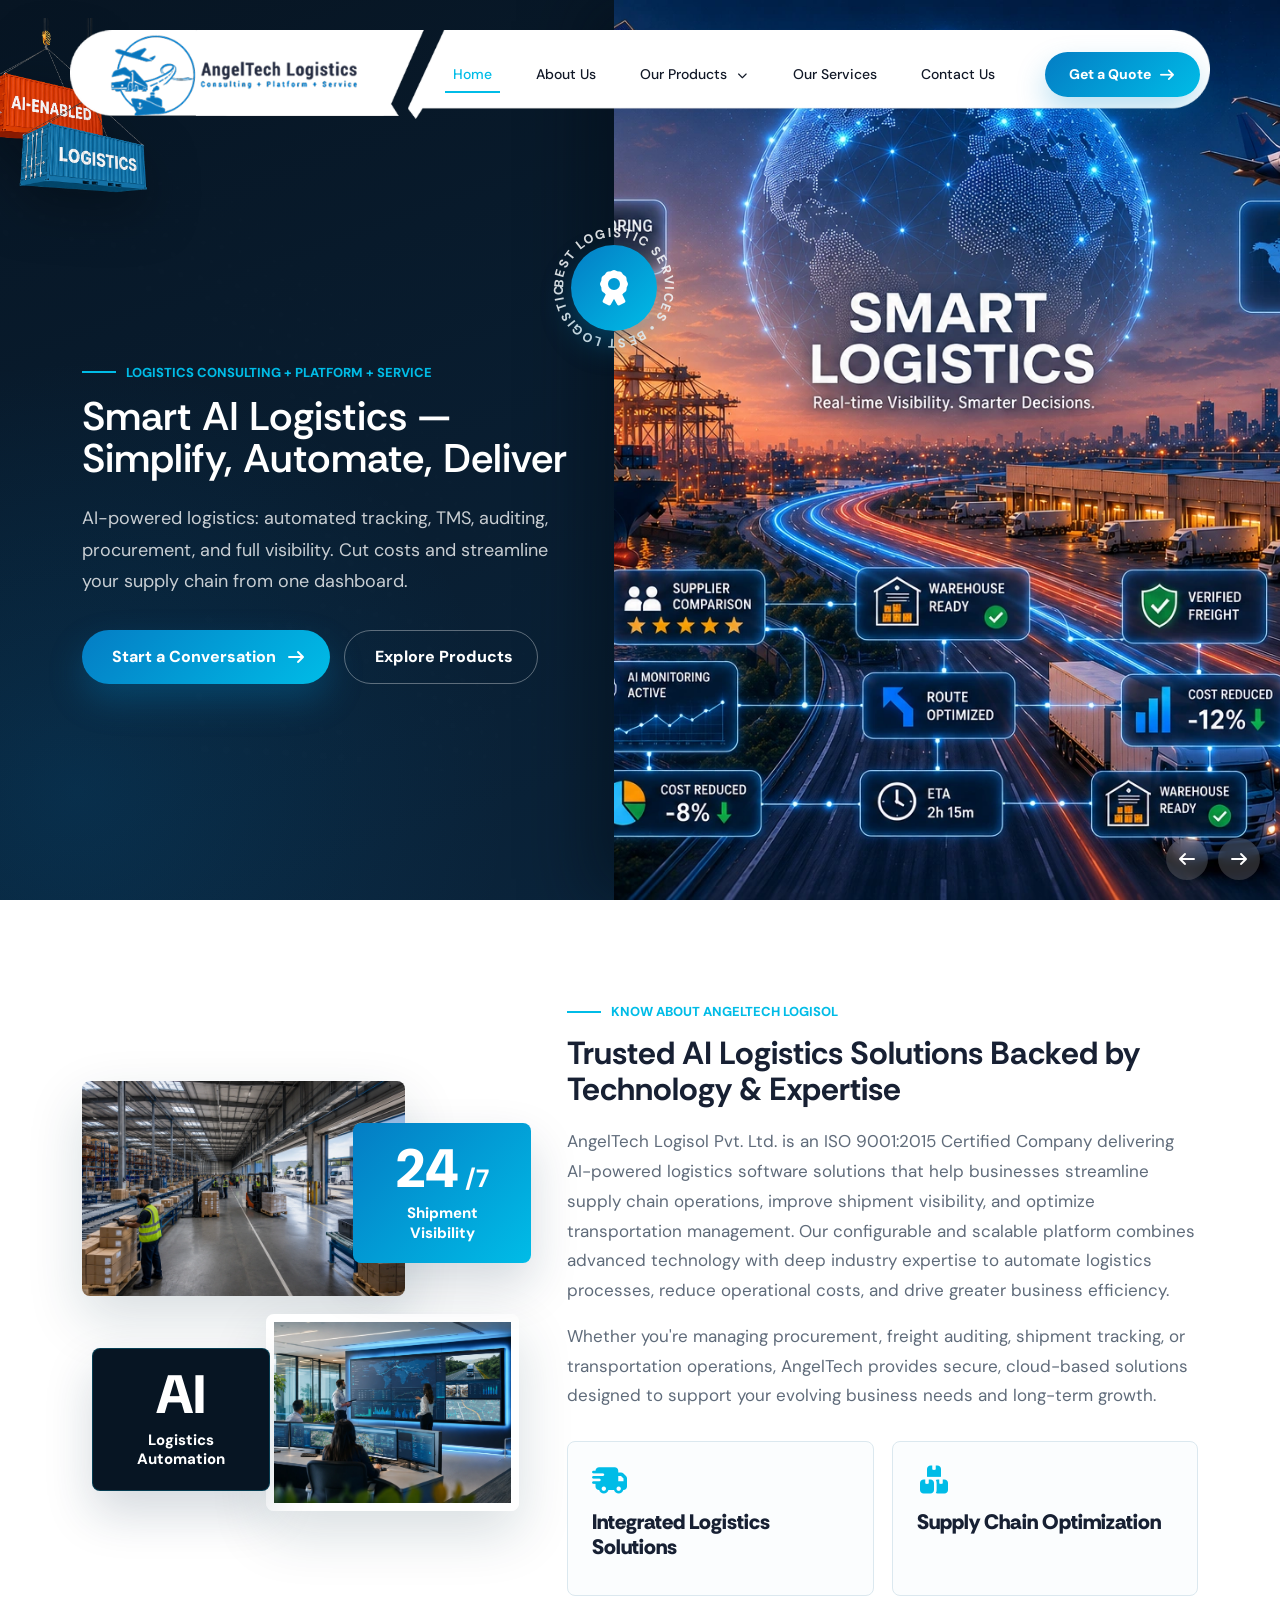
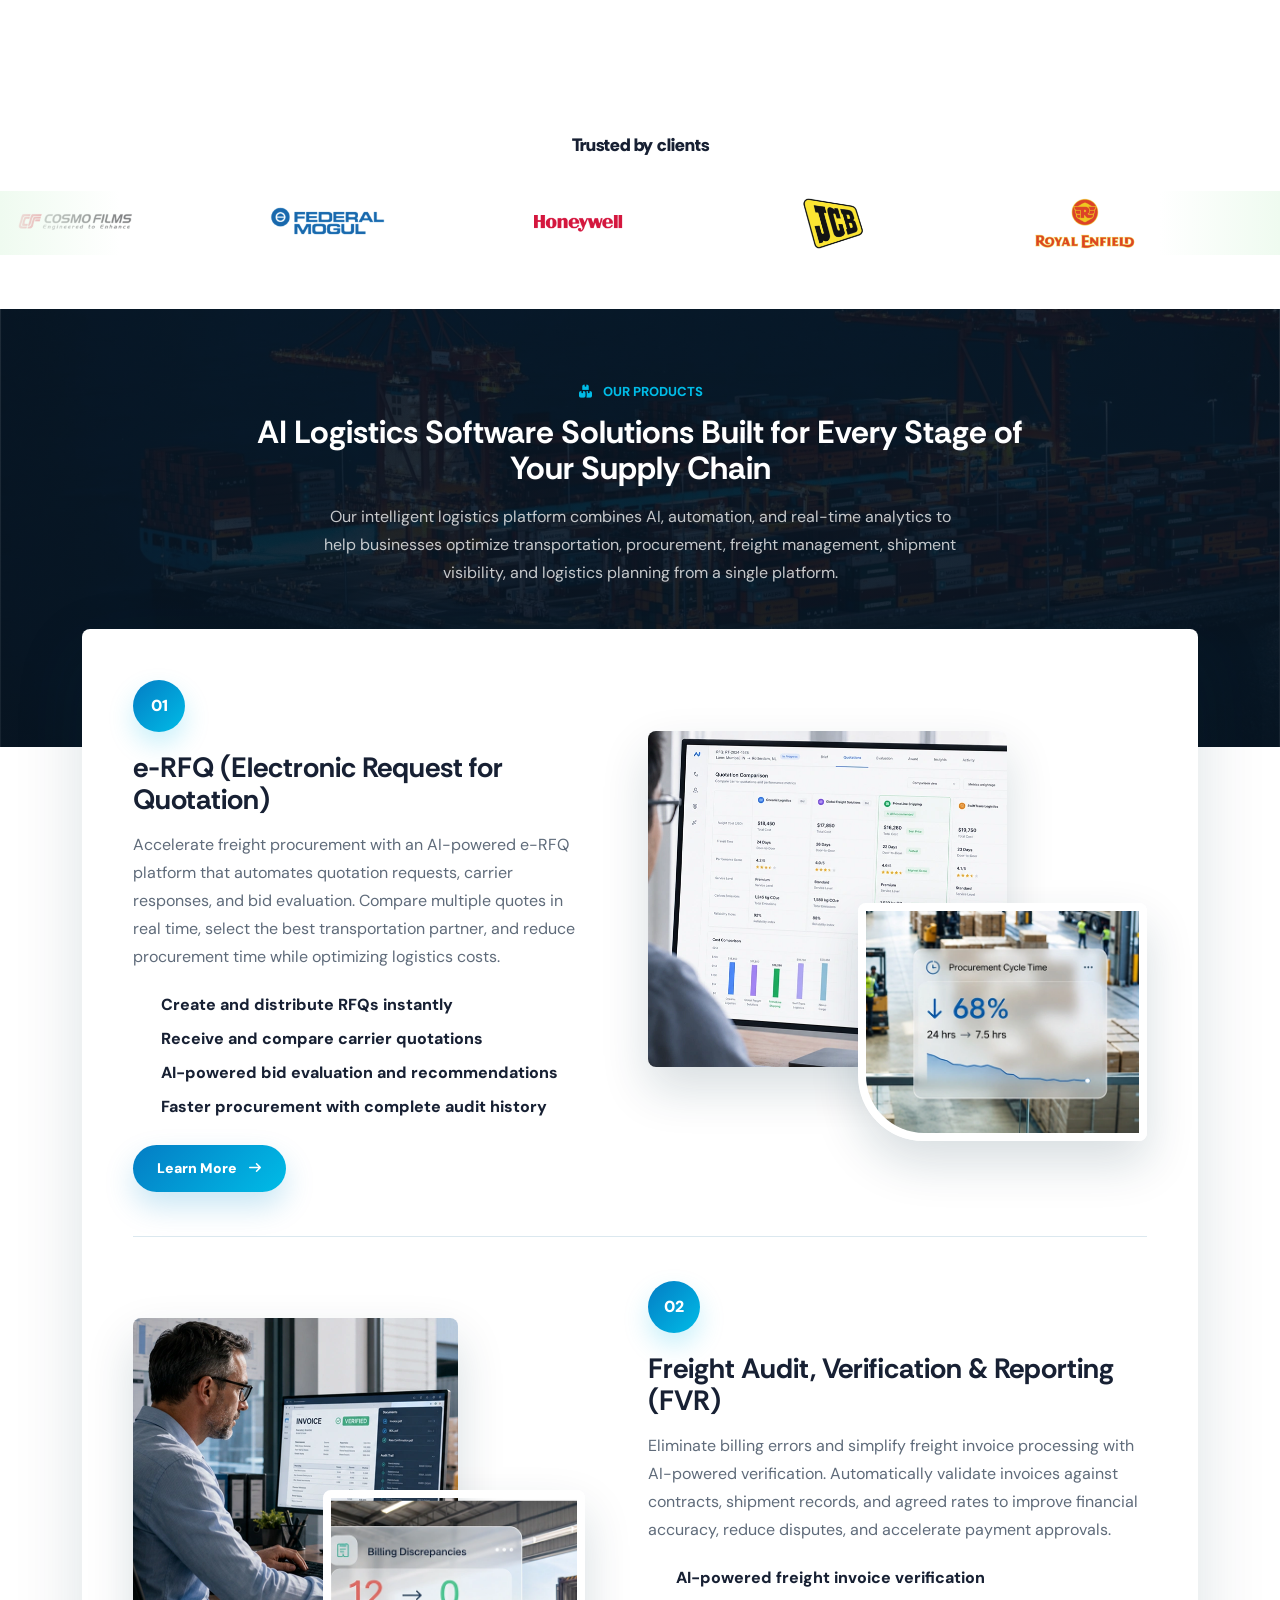
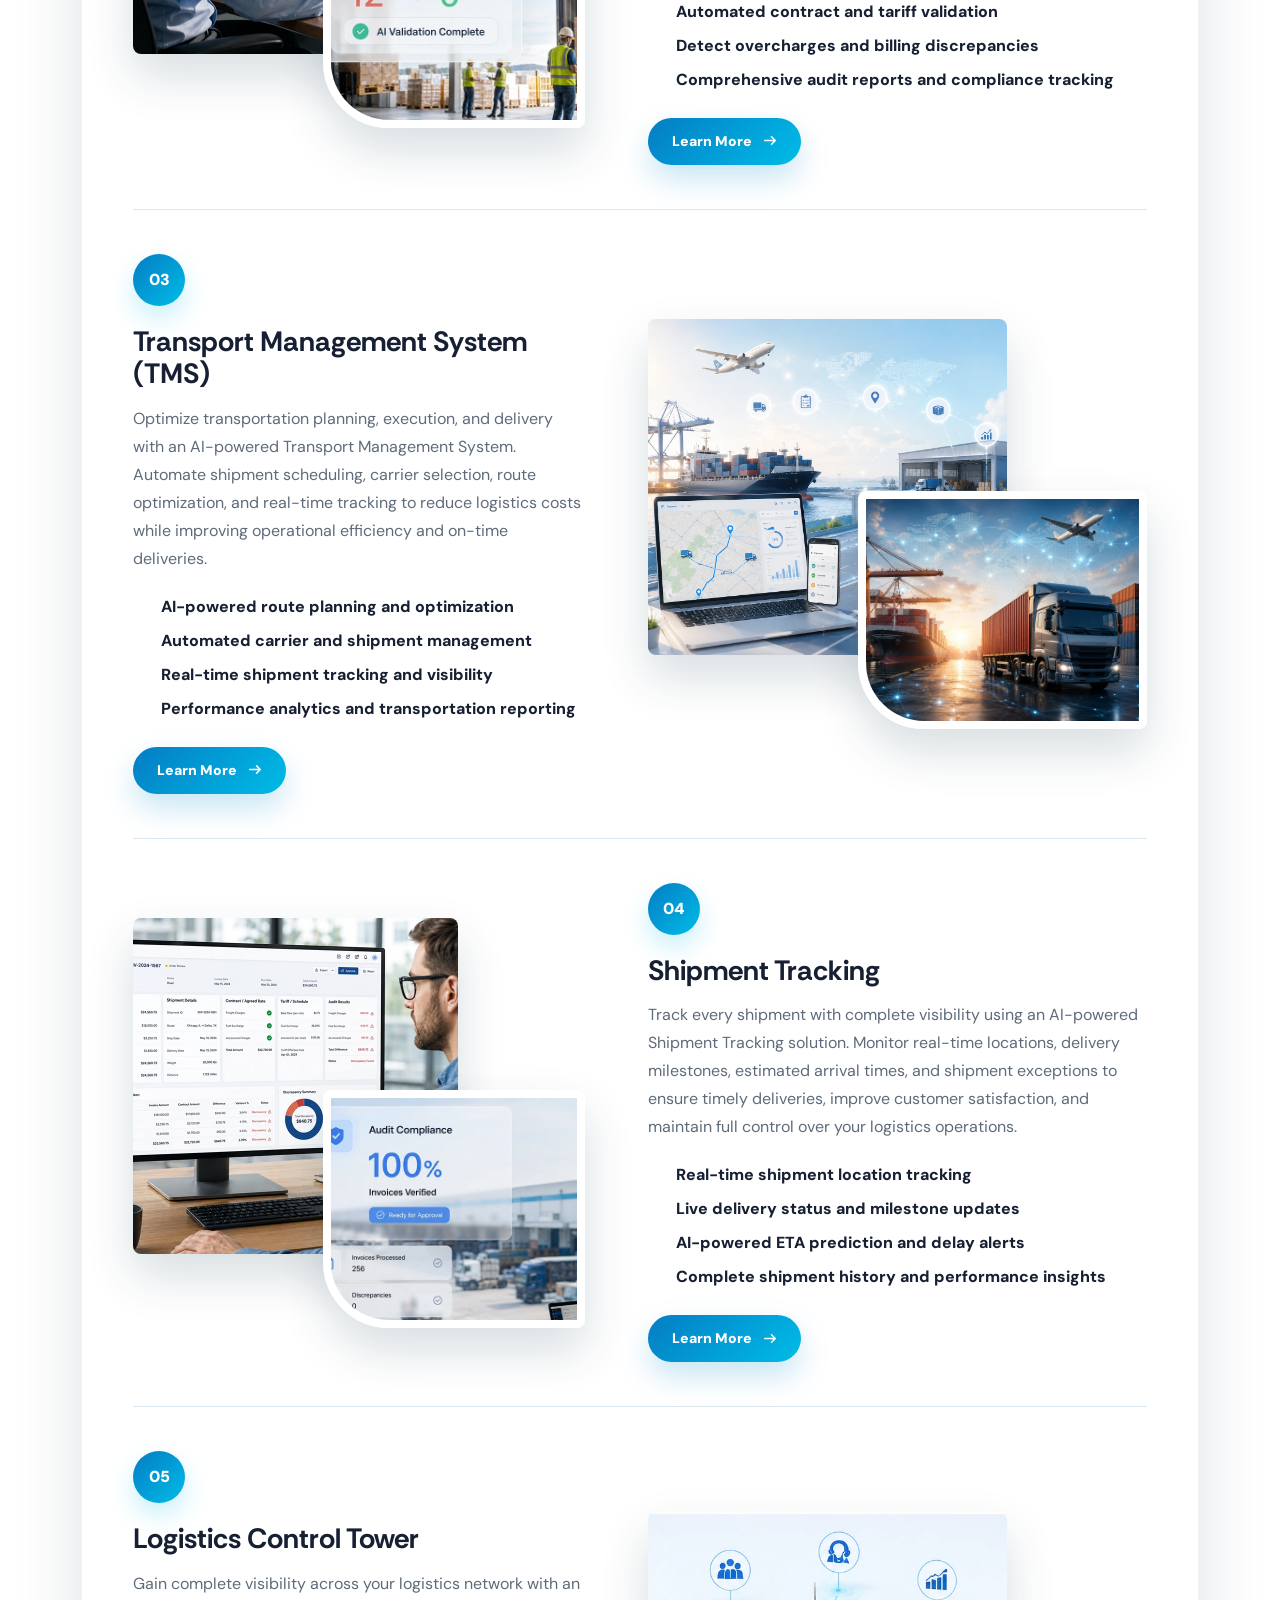
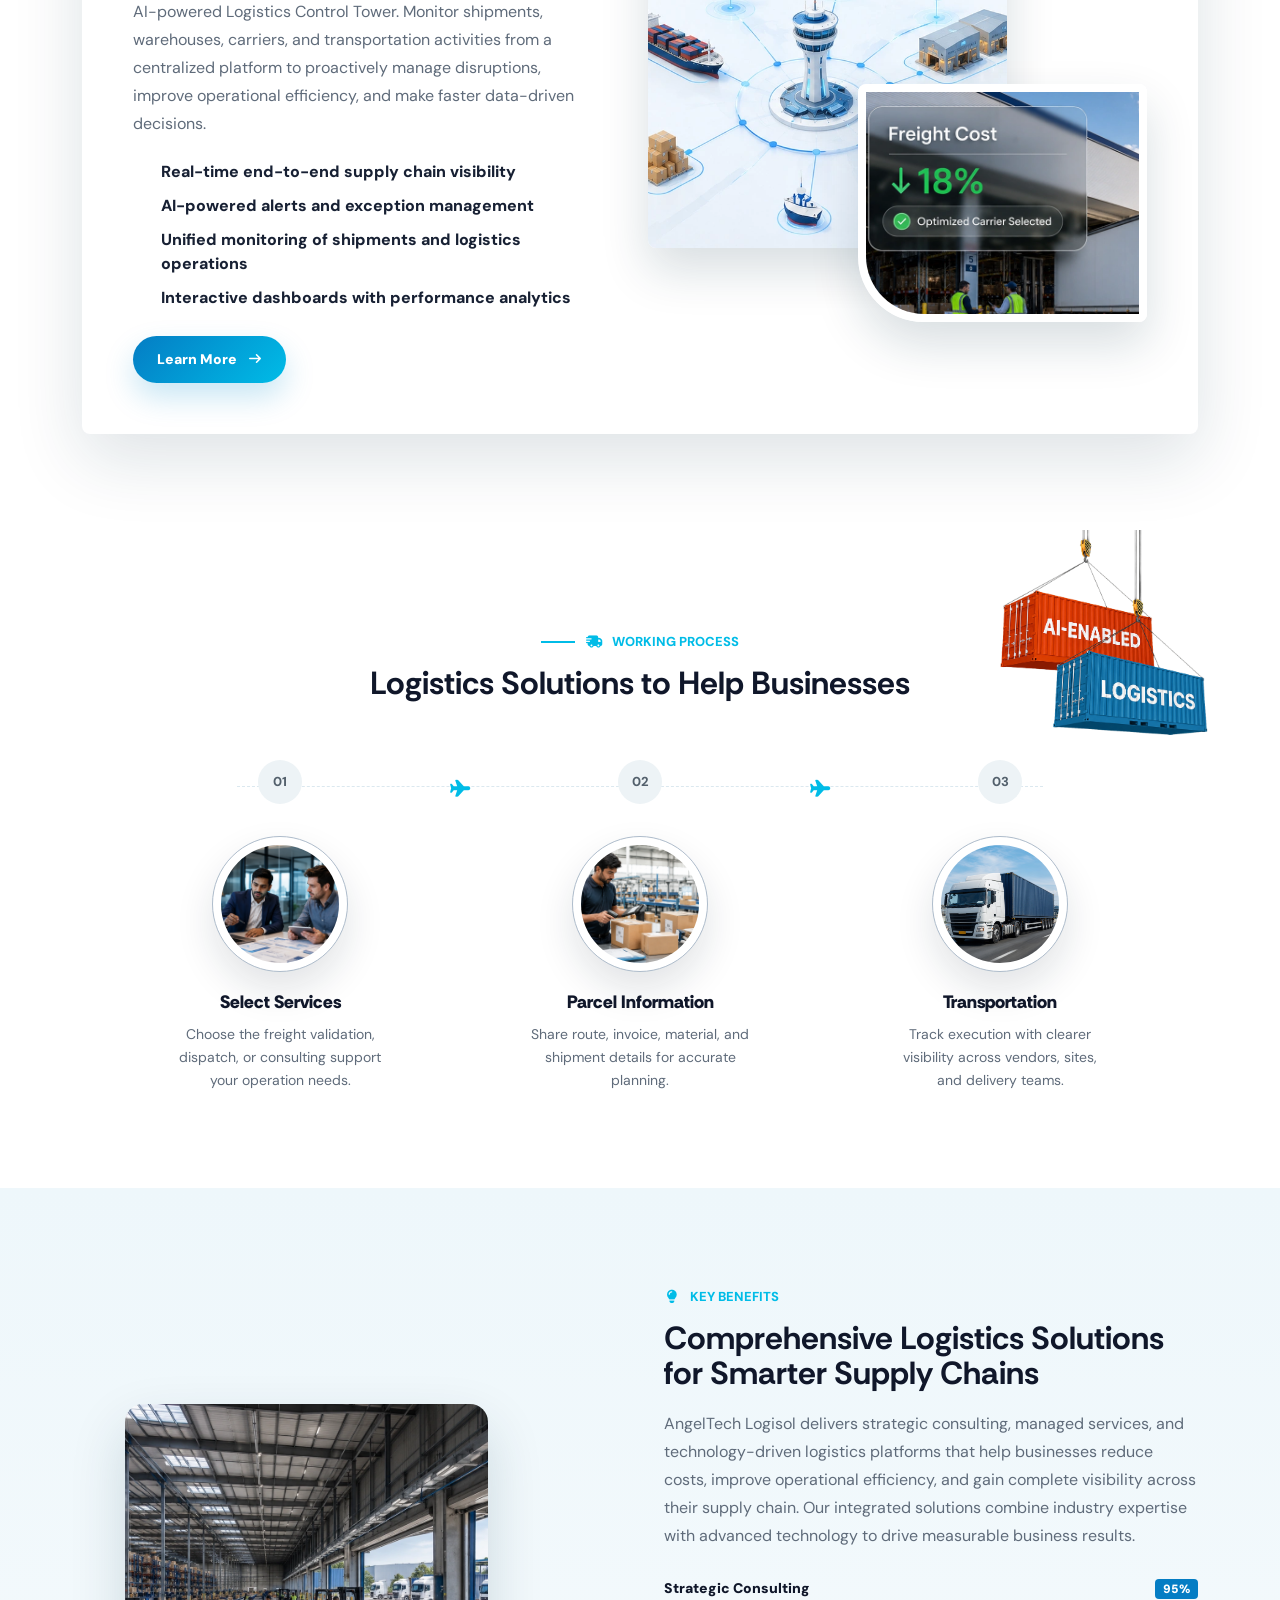
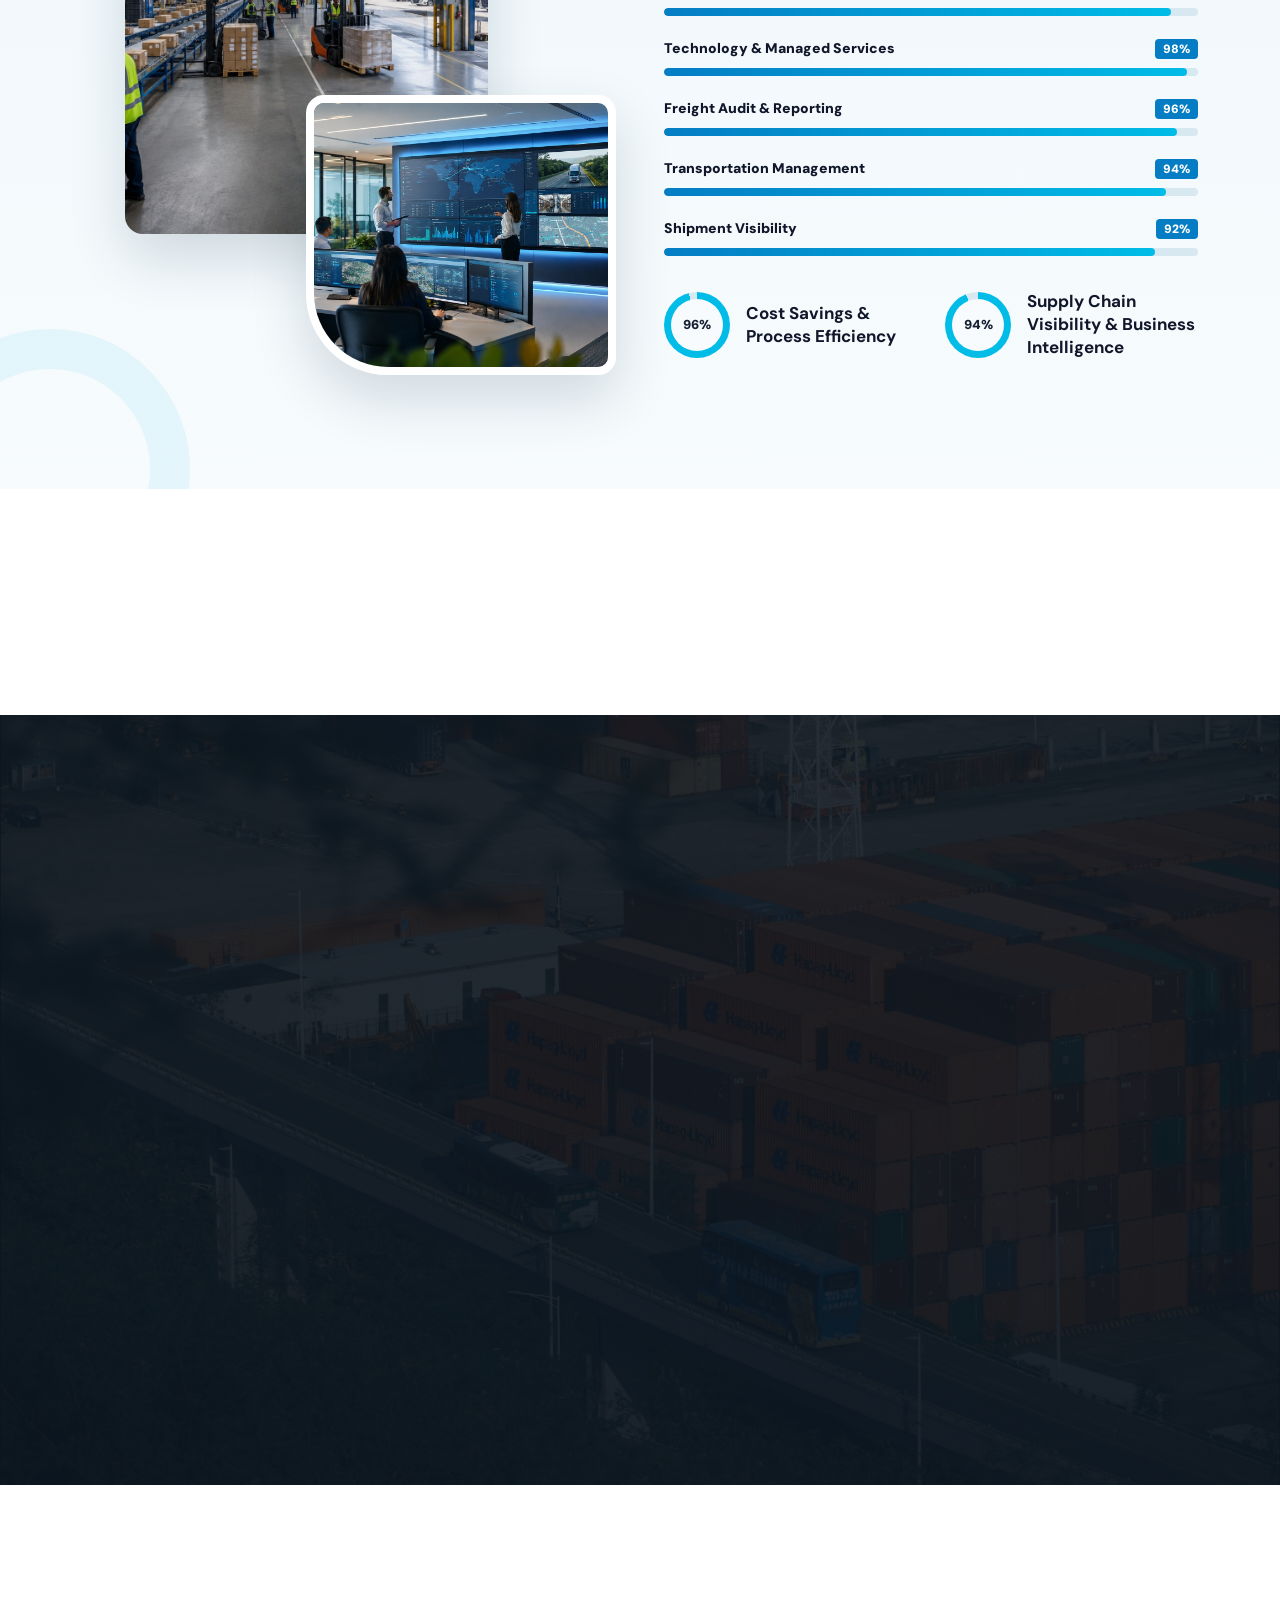
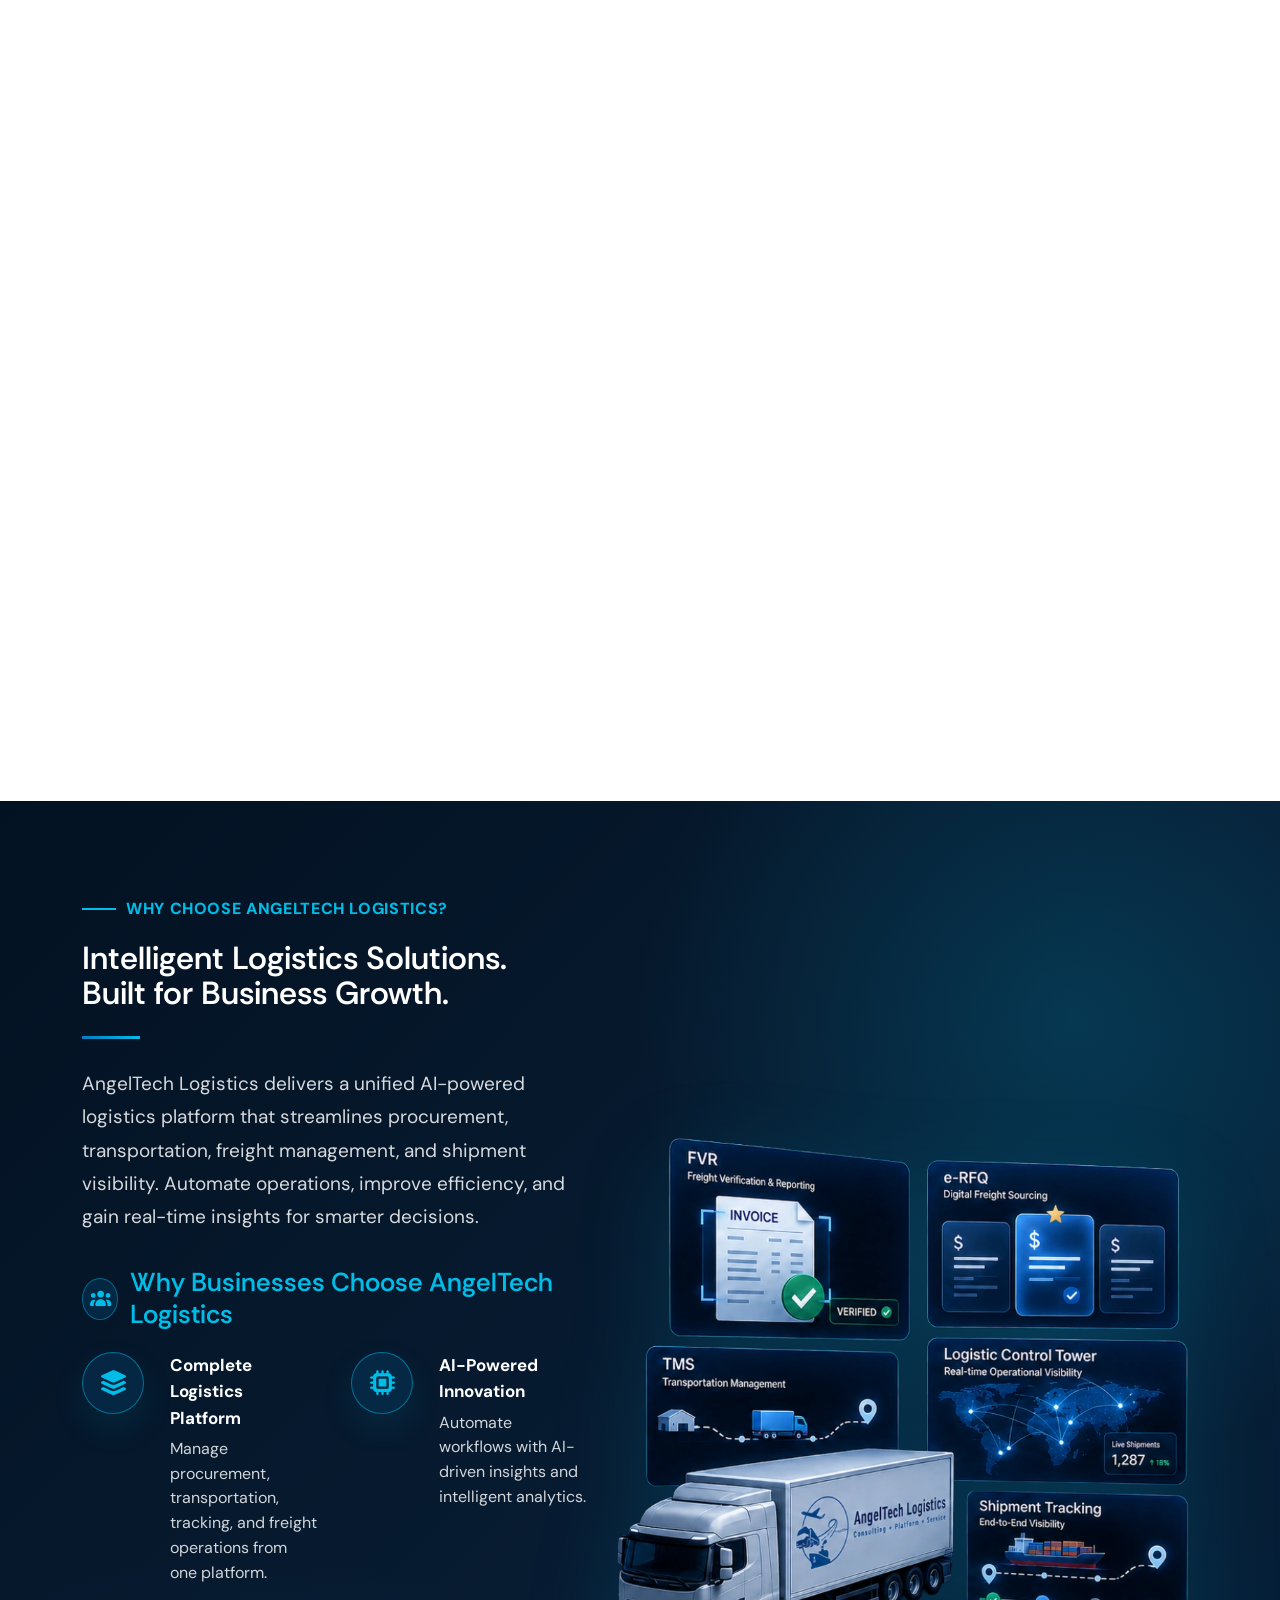
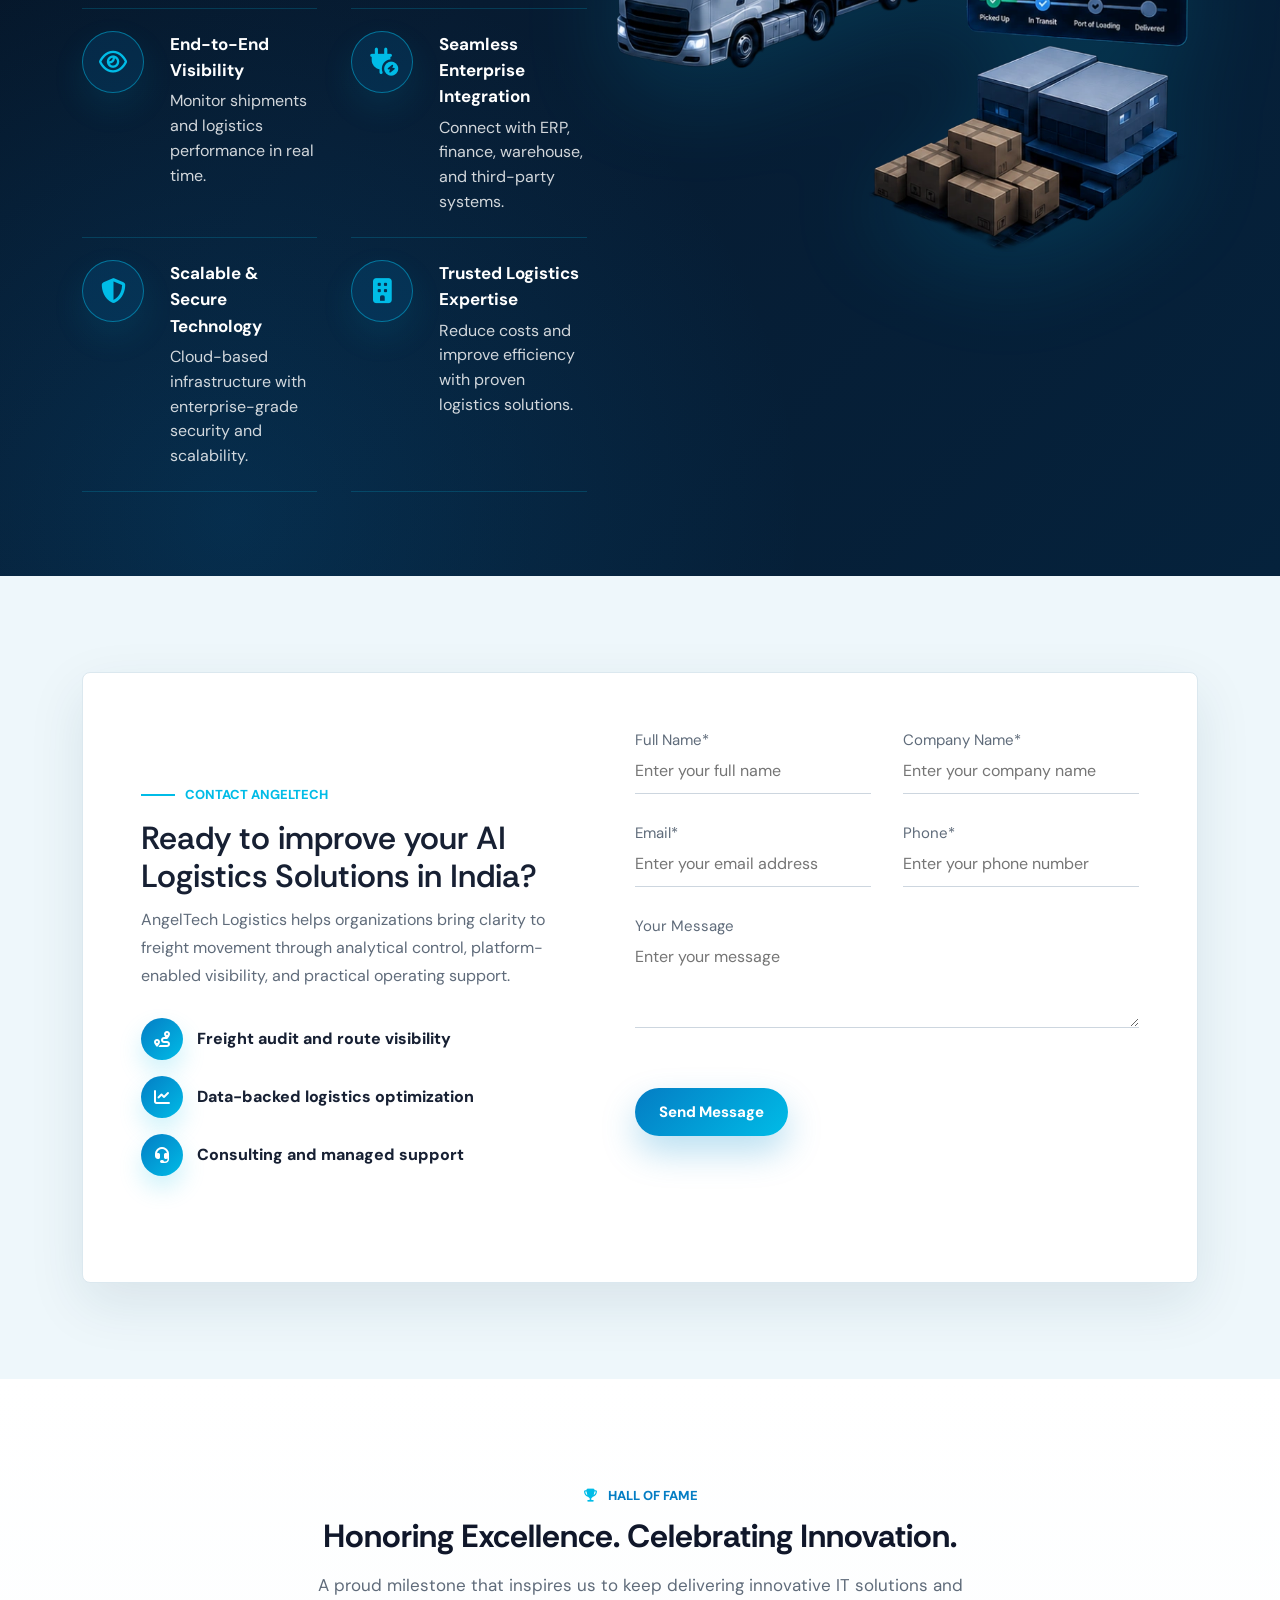
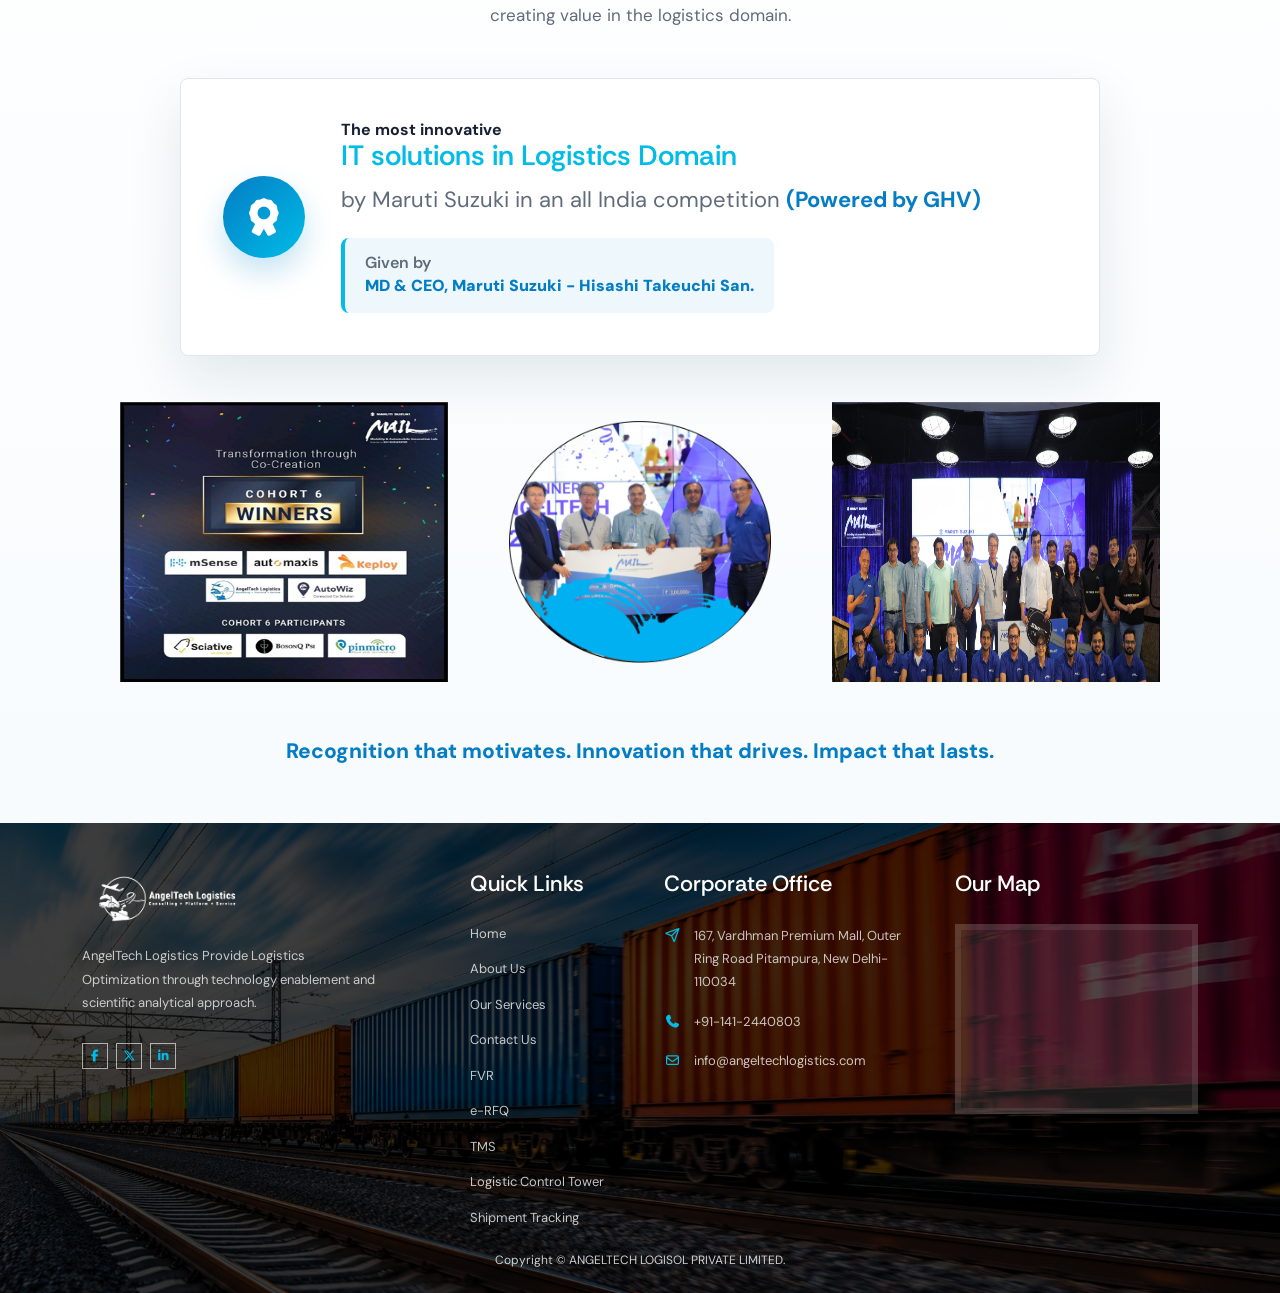
==== commit de32f4d2: "worked on Angeltech website- Designing, Responsive & optimization" ====
--- a/index.html
+++ b/index.html
@@ -179,10 +179,10 @@
             <div class="hero-visual reveal delay-1">
                 <div class="hero-slider" data-hero-slider>
                     <div class="hero-slide is-active">
-                        <img src="assets/images/homebanner4.webp" alt="Freight truck on the highway at sunset">
+                        <img src="assets/images/homebanner.webp" alt="Freight truck on the highway at sunset">
                     </div>
                     <div class="hero-slide">
-                        <img src="assets/images/homebanner5.webp" alt="Long haul freight truck in transit">
+                        <img src="assets/images/homebanner1.webp" alt="Long haul freight truck in transit">
                     </div>
                     <div class="hero-slide-nav">
                         <button class="hero-slide-arrow" type="button" data-hero-prev aria-label="Previous slide"><i class="fa-solid fa-arrow-left"></i></button>
@@ -273,404 +273,7 @@
     </div>
 </section>
 
-     <section class="product-showcase-section" aria-labelledby="product-showcase-title" id="products">
-    <div class="product-showcase-hero">
-        <div class="container">
-            <div class="product-showcase-copy reveal">
-                <span class="eyebrow">
-                    <i class="fa-solid fa-boxes-stacked"></i> Our Products
-                </span>
-
-                <h2 id="product-showcase-title">
-                   AI Logistics Software Solutions Built for Every Stage of Your Supply Chain
-                </h2>
-
-                <p>
-                    Our intelligent logistics platform combines AI, automation, and real-time analytics to help businesses optimize transportation, procurement, freight management, shipment visibility, and logistics planning from a single platform.
-                </p>
-            </div>
-        </div>
-    </div>
-
-    <div class="product-showcase-body">
-        <div class="container">
-            <div class="product-showcase-panel reveal">
-
-                <!-- Product 01 -->
-                <article class="product-showcase-row">
-                    <div class="product-showcase-text">
-                        <span>01</span>
-
-                        <h3>e-RFQ (Electronic Request for Quotation)</h3>
-
-                        <p>
-                            Accelerate freight procurement with an AI-powered e-RFQ platform
-                            that automates quotation requests, carrier responses, and bid
-                            evaluation. Compare multiple quotes in real time, select the best
-                            transportation partner, and reduce procurement time while
-                            optimizing logistics costs.
-                        </p>
-
-                        <ul>
-                            <li>Create and distribute RFQs instantly</li>
-                            <li>Receive and compare carrier quotations</li>
-                            <li>AI-powered bid evaluation and recommendations</li>
-                            <li>Faster procurement with complete audit history</li>
-                        </ul>
-
-                        <a class="product-discover-link" href="./Electronic-Request-for-Quotation.html">
-                            Learn More <i class="fa-solid fa-arrow-right"></i>
-                        </a>
-                    </div>
-
-                    <!-- Original image URLs preserved -->
-                    <div class="product-showcase-image">
-                        <img class="product-image-main" src="assets/images/Products/Our Products - eRFQ V2_01.webp" alt="e-RFQ">
-                        <img class="product-image-float" src="assets/images/Products/Our Products - eRFQ V2_02.webp" alt="e-RFQ">
-                    </div>
-                </article>
-
-                <!-- Product 02 -->
-                <article class="product-showcase-row is-reverse">
-                    <div class="product-showcase-text">
-                        <span>02</span>
-
-                        <h3>Freight Audit, Verification & Reporting (FVR)</h3>
-
-                        <p>
-                            Eliminate billing errors and simplify freight invoice processing
-                            with AI-powered verification. Automatically validate invoices
-                            against contracts, shipment records, and agreed rates to improve
-                            financial accuracy, reduce disputes, and accelerate payment
-                            approvals.
-                        </p>
-
-                        <ul>
-                            <li>AI-powered freight invoice verification</li>
-                            <li>Automated contract and tariff validation</li>
-                            <li>Detect overcharges and billing discrepancies</li>
-                            <li>Comprehensive audit reports and compliance tracking</li>
-                        </ul>
-
-                        <a class="product-discover-link" href="./Freight-Verification-&-Reporting-Software.html">
-                            Learn More <i class="fa-solid fa-arrow-right"></i>
-                        </a>
-                    </div>
-
-                    <!-- Original image URLs preserved -->
-                    <div class="product-showcase-image">
-                        <img class="product-image-main" src="assets/images/Products/Our Products - FVR V1_01.webp" alt="FVR">
-                        <img class="product-image-float" src="assets/images/Products/Our Products - FVR V1_02.webp" alt="FVR">
-                    </div>
-                </article>
-
-                <!-- Product 03 -->
-                <article class="product-showcase-row">
-                    <div class="product-showcase-text">
-                        <span>03</span>
-
-                        <h3>Transport Management System (TMS)</h3>
-
-                        <p>
-                            Optimize transportation planning, execution, and delivery with an
-                            AI-powered Transport Management System. Automate shipment
-                            scheduling, carrier selection, route optimization, and real-time
-                            tracking to reduce logistics costs while improving operational
-                            efficiency and on-time deliveries.
-                        </p>
-
-                        <ul>
-                            <li>AI-powered route planning and optimization</li>
-                            <li>Automated carrier and shipment management</li>
-                            <li>Real-time shipment tracking and visibility</li>
-                            <li>Performance analytics and transportation reporting</li>
-                        </ul>
-
-                        <a class="product-discover-link" href="./Transportation-Management-System.html">
-                            Learn More <i class="fa-solid fa-arrow-right"></i>
-                        </a>
-                    </div>
-
-                    <!-- Original image URLs preserved -->
-                    <div class="product-showcase-image">
-                        <img class="product-image-main" src="assets/images/Products/TMS/tms.webp" alt="TMS">
-                        <img class="product-image-float" src="assets/images/Products/TMS/tms3.webp" alt="TMS">
-                    </div>
-                </article>
-
-                <!-- Product 04 -->
-                <article class="product-showcase-row is-reverse">
-                    <div class="product-showcase-text">
-                        <span>04</span>
-
-                        <h3>Shipment Tracking</h3>
-
-                        <p>
-                            Track every shipment with complete visibility using an AI-powered
-                            Shipment Tracking solution. Monitor real-time locations, delivery
-                            milestones, estimated arrival times, and shipment exceptions to
-                            ensure timely deliveries, improve customer satisfaction, and
-                            maintain full control over your logistics operations.
-                        </p>
-
-                        <ul>
-                            <li>Real-time shipment location tracking</li>
-                            <li>Live delivery status and milestone updates</li>
-                            <li>AI-powered ETA prediction and delay alerts</li>
-                            <li>Complete shipment history and performance insights</li>
-                        </ul>
-
-                        <a class="product-discover-link" href="./Shipment-Tracking.html">
-                            Learn More <i class="fa-solid fa-arrow-right"></i>
-                        </a>
-                    </div>
-
-                    <!-- Original image URLs preserved -->
-                    <div class="product-showcase-image">
-                        <img class="product-image-main" src="assets/images/Products/Our Products - ST V2_01.webp" alt="Shipment Tracking">
-                        <img class="product-image-float" src="assets/images/Products/Our Products - ST V2_02.webp" alt="Shipment Tracking">
-                    </div>
-                </article>
-
-                <!-- Product 05 -->
-                <article class="product-showcase-row">
-                    <div class="product-showcase-text">
-                        <span>05</span>
-
-                        <h3>Logistics Control Tower</h3>
-
-                        <p>
-                            Gain complete visibility across your logistics network with an
-                            AI-powered Logistics Control Tower. Monitor shipments,
-                            warehouses, carriers, and transportation activities from a
-                            centralized platform to proactively manage disruptions, improve
-                            operational efficiency, and make faster data-driven decisions.
-                        </p>
-
-                        <ul>
-                            <li>Real-time end-to-end supply chain visibility</li>
-                            <li>AI-powered alerts and exception management</li>
-                            <li>Unified monitoring of shipments and logistics operations</li>
-                            <li>Interactive dashboards with performance analytics</li>
-                        </ul>
-
-                        <a class="product-discover-link" href="./Logistics-Control-Tower.html">
-                            Learn More <i class="fa-solid fa-arrow-right"></i>
-                        </a>
-                    </div>
-
-                    <!-- Original image URLs preserved -->
-                    <div class="product-showcase-image">
-                        <img class="product-image-main" src="assets/images/Products/Logistics.webp" alt="Control Tower">
-                        <img class="product-image-float" src="assets/images/Products/logistic_v2.webp" alt="Control Tower">
-                    </div>
-                </article>
-
-            </div>
-        </div>
-    </div>
-</section>
-
-        <section class="process-section" aria-labelledby="process-title">
-            <img class="process-crates" src="assets/images/export-import.webp" alt="" aria-hidden="true">
-            <div class="container">
-                <div class="section-heading process-heading reveal">
-                    <span class="eyebrow"><i class="fa-solid fa-truck-fast"></i> Working Process</span>
-                    <h2 id="process-title">Logistics Solutions to Help Businesses</h2>
-                </div>
-
-                <div class="process-timeline reveal delay-1">
-                    <article class="process-step">
-                        <div class="process-number">01</div>
-                        <div class="process-image">
-                            <img src="assets/images/Working Process Step 1 V1.webp" alt="Cargo service selection">
-                        </div>
-                        <h3>Select Services</h3>
-                        <p>Choose the freight validation, dispatch, or consulting support your operation needs.</p>
-                    </article>
-
-                    <div class="process-connector" aria-hidden="true">
-                        <i class="fa-solid fa-plane"></i>
-                        <span></span>
-                    </div>
-
-                    <article class="process-step ">
-                        <div class="process-number">02</div>
-                        <div class="process-image">
-                            <img src="assets/images/Working Process Step 2 V2.webp" alt="Parcel information and transport planning">
-                        </div>
-                        <h3>Parcel Information</h3>
-                        <p>Share route, invoice, material, and shipment details for accurate planning.</p>
-                    </article>
-
-                    <div class="process-connector" aria-hidden="true">
-                        <i class="fa-solid fa-plane"></i>
-                        <span></span>
-                    </div>
-
-                    <article class="process-step">
-                        <div class="process-number">03</div>
-                        <div class="process-image">
-                            <img src="assets/images/Working Process Step 3 V1.webp" alt="Transportation execution">
-                        </div>
-                        <h3>Transportation</h3>
-                        <p>Track execution with clearer visibility across vendors, sites, and delivery teams.</p>
-                    </article>
-                </div>
-            </div>
-        </section>
-
-        <section class="choose-section" aria-labelledby="choose-title">
-    <div class="container">
-        <div class="row align-items-center g-5">
-
-            <div class="col-lg-6">
-                <div class="choose-media reveal">
-                    <img class="choose-image-main" src="assets/images/Know About Us Image 1.webp" alt="Strategic logistics consulting">
-                    <img class="choose-image-float" src="assets/images/Know About Us Image 2.webp" alt="Technology-enabled supply chain management">
-
-                    <div class="choose-badge">
-                        <i class="fa-solid fa-key"></i>
-                        <span>Key Benefits</span>
-                    </div>
-                </div>
-            </div>
-
-            <div class="col-lg-6">
-                <div class="choose-content reveal delay-1">
-
-                    <span class="eyebrow">
-                        <i class="fa-solid fa-lightbulb"></i> Key Benefits
-                    </span>
-
-                    <h2 id="choose-title">
-                        Comprehensive Logistics Solutions for Smarter Supply Chains
-                    </h2>
-
-                    <p>
-                        AngelTech Logisol delivers strategic consulting, managed services, and
-                        technology-driven logistics platforms that help businesses reduce costs,
-                        improve operational efficiency, and gain complete visibility across their
-                        supply chain. Our integrated solutions combine industry expertise with
-                        advanced technology to drive measurable business results.
-                    </p>
-
-                    <div class="choose-bars">
-
-                        <div class="choose-bar" style="--value: 95%;">
-                            <div class="choose-bar-label">
-                                <span>Strategic Consulting</span>
-                                <strong>95%</strong>
-                            </div>
-                            <div class="choose-bar-track">
-                                <span></span>
-                            </div>
-                        </div>
-
-                        <div class="choose-bar" style="--value: 98%;">
-                            <div class="choose-bar-label">
-                                <span>Technology &amp; Managed Services</span>
-                                <strong>98%</strong>
-                            </div>
-                            <div class="choose-bar-track">
-                                <span></span>
-                            </div>
-                        </div>
-
-                        <div class="choose-bar" style="--value: 96%;">
-                            <div class="choose-bar-label">
-                                <span>Freight Audit &amp; Reporting</span>
-                                <strong>96%</strong>
-                            </div>
-                            <div class="choose-bar-track">
-                                <span></span>
-                            </div>
-                        </div>
-
-                        <div class="choose-bar" style="--value: 94%;">
-                            <div class="choose-bar-label">
-                                <span>Transportation Management</span>
-                                <strong>94%</strong>
-                            </div>
-                            <div class="choose-bar-track">
-                                <span></span>
-                            </div>
-                        </div>
-
-                        <div class="choose-bar" style="--value: 92%;">
-                            <div class="choose-bar-label">
-                                <span>Shipment Visibility</span>
-                                <strong>92%</strong>
-                            </div>
-                            <div class="choose-bar-track">
-                                <span></span>
-                            </div>
-                        </div>
-
-                    </div>
-
-                    <div class="choose-metrics">
-
-                        <div class="choose-metric" style="--percent: 96;">
-                            <div class="choose-ring">
-                                <span>96%</span>
-                            </div>
-                            <strong>Cost Savings &amp; Process Efficiency</strong>
-                        </div>
-
-                        <div class="choose-metric" style="--percent: 94;">
-                            <div class="choose-ring">
-                                <span>94%</span>
-                            </div>
-                            <strong>Supply Chain Visibility &amp; Business Intelligence</strong>
-                        </div>
-
-                    </div>
-
-
-                </div>
-            </div>
-
-        </div>
-    </div>
-</section>
-
-        <section class="stats-section" aria-label="AngelTech logistics statistics">
-            <div class="container">
-                <div class="stats-grid reveal">
-                    <div class="stat-item">
-                        <i class="fa-solid fa-clipboard-check"></i>
-                        <div>
-                            <strong data-count="30">0</strong>
-                            <span>Back Office Auditors</span>
-                        </div>
-                    </div>
-                    <div class="stat-item">
-                        <i class="fa-solid fa-globe"></i>
-                        <div>
-                            <strong data-count="32">0</strong>
-                            <span>Countries Covered</span>
-                        </div>
-                    </div>
-                    <div class="stat-item">
-                        <i class="fa-solid fa-award"></i>
-                        <div>
-                            <strong data-count="12">0</strong>
-                            <span>Years of Experience</span>
-                        </div>
-                    </div>
-                    <div class="stat-item">
-                        <i class="fa-solid fa-location-dot"></i>
-                        <div>
-                            <strong data-count="110">0</strong>
-                            <span>Sites</span>
-                        </div>
-                    </div>
-                </div>
-            </div>
-        </section>
-
-        <section class="clients-section" aria-label="AngelTech clients">
+ <section class="clients-section" aria-label="AngelTech clients">
             <div class="container">
                 <h2 class="clients-title reveal">Trusted by clients</h2>
             </div>
@@ -692,6 +295,405 @@
             </div>
         </section>
 
+     <section class="product-showcase-section" aria-labelledby="product-showcase-title" id="products">
+    <div class="product-showcase-hero">
+        <div class="container">
+            <div class="product-showcase-copy reveal">
+                <span class="eyebrow">
+                    <i class="fa-solid fa-boxes-stacked"></i> Our Products
+                </span>
+
+                <h2 id="product-showcase-title">
+                   AI Logistics Software Solutions Built for Every Stage of Your Supply Chain
+                </h2>
+
+                <p>
+                    Our intelligent logistics platform combines AI, automation, and real-time analytics to help businesses optimize transportation, procurement, freight management, shipment visibility, and logistics planning from a single platform.
+                </p>
+            </div>
+        </div>
+    </div>
+
+    <div class="product-showcase-body">
+        <div class="container">
+            <div class="product-showcase-panel reveal">
+
+                <!-- Product 01 -->
+                <article class="product-showcase-row">
+                    <div class="product-showcase-text">
+                        <span>01</span>
+
+                        <h3>e-RFQ (Electronic Request for Quotation)</h3>
+
+                        <p>
+                            Accelerate freight procurement with an AI-powered e-RFQ platform
+                            that automates quotation requests, carrier responses, and bid
+                            evaluation. Compare multiple quotes in real time, select the best
+                            transportation partner, and reduce procurement time while
+                            optimizing logistics costs.
+                        </p>
+
+                        <ul>
+                            <li>Create and distribute RFQs instantly</li>
+                            <li>Receive and compare carrier quotations</li>
+                            <li>AI-powered bid evaluation and recommendations</li>
+                            <li>Faster procurement with complete audit history</li>
+                        </ul>
+
+                        <a class="product-discover-link" href="./Electronic-Request-for-Quotation.html">
+                            Learn More <i class="fa-solid fa-arrow-right"></i>
+                        </a>
+                    </div>
+
+                    <!-- Original image URLs preserved -->
+                    <div class="product-showcase-image">
+                        <img class="product-image-main" src="assets/images/Products/Our Products - eRFQ V2_01.webp" alt="e-RFQ">
+                        <img class="product-image-float" src="assets/images/Products/Our Products - eRFQ V2_02.webp" alt="e-RFQ">
+                    </div>
+                </article>
+
+                <!-- Product 02 -->
+                <article class="product-showcase-row is-reverse">
+                    <div class="product-showcase-text">
+                        <span>02</span>
+
+                        <h3>Freight Audit, Verification & Reporting (FVR)</h3>
+
+                        <p>
+                            Eliminate billing errors and simplify freight invoice processing
+                            with AI-powered verification. Automatically validate invoices
+                            against contracts, shipment records, and agreed rates to improve
+                            financial accuracy, reduce disputes, and accelerate payment
+                            approvals.
+                        </p>
+
+                        <ul>
+                            <li>AI-powered freight invoice verification</li>
+                            <li>Automated contract and tariff validation</li>
+                            <li>Detect overcharges and billing discrepancies</li>
+                            <li>Comprehensive audit reports and compliance tracking</li>
+                        </ul>
+
+                        <a class="product-discover-link" href="./Freight-Verification-&-Reporting-Software.html">
+                            Learn More <i class="fa-solid fa-arrow-right"></i>
+                        </a>
+                    </div>
+
+                    <!-- Original image URLs preserved -->
+                    <div class="product-showcase-image">
+                        <img class="product-image-main" src="assets/images/Products/Our Products - FVR V1_01.webp" alt="FVR">
+                        <img class="product-image-float" src="assets/images/Products/Our Products - FVR V1_02.webp" alt="FVR">
+                    </div>
+                </article>
+
+                <!-- Product 03 -->
+                <article class="product-showcase-row">
+                    <div class="product-showcase-text">
+                        <span>03</span>
+
+                        <h3>Transport Management System (TMS)</h3>
+
+                        <p>
+                            Optimize transportation planning, execution, and delivery with an
+                            AI-powered Transport Management System. Automate shipment
+                            scheduling, carrier selection, route optimization, and real-time
+                            tracking to reduce logistics costs while improving operational
+                            efficiency and on-time deliveries.
+                        </p>
+
+                        <ul>
+                            <li>AI-powered route planning and optimization</li>
+                            <li>Automated carrier and shipment management</li>
+                            <li>Real-time shipment tracking and visibility</li>
+                            <li>Performance analytics and transportation reporting</li>
+                        </ul>
+
+                        <a class="product-discover-link" href="./Transportation-Management-System.html">
+                            Learn More <i class="fa-solid fa-arrow-right"></i>
+                        </a>
+                    </div>
+
+                    <!-- Original image URLs preserved -->
+                    <div class="product-showcase-image">
+                        <img class="product-image-main" src="assets/images/Products/TMS/tms.webp" alt="TMS">
+                        <img class="product-image-float" src="assets/images/Products/TMS/tms3.webp" alt="TMS">
+                    </div>
+                </article>
+
+                <!-- Product 04 -->
+                <article class="product-showcase-row is-reverse">
+                    <div class="product-showcase-text">
+                        <span>04</span>
+
+                        <h3>Shipment Tracking</h3>
+
+                        <p>
+                            Track every shipment with complete visibility using an AI-powered
+                            Shipment Tracking solution. Monitor real-time locations, delivery
+                            milestones, estimated arrival times, and shipment exceptions to
+                            ensure timely deliveries, improve customer satisfaction, and
+                            maintain full control over your logistics operations.
+                        </p>
+
+                        <ul>
+                            <li>Real-time shipment location tracking</li>
+                            <li>Live delivery status and milestone updates</li>
+                            <li>AI-powered ETA prediction and delay alerts</li>
+                            <li>Complete shipment history and performance insights</li>
+                        </ul>
+
+                        <a class="product-discover-link" href="./Shipment-Tracking.html">
+                            Learn More <i class="fa-solid fa-arrow-right"></i>
+                        </a>
+                    </div>
+
+                    <!-- Original image URLs preserved -->
+                    <div class="product-showcase-image">
+                        <img class="product-image-main" src="assets/images/Products/Our Products - ST V2_01.webp" alt="Shipment Tracking">
+                        <img class="product-image-float" src="assets/images/Products/Our Products - ST V2_02.webp" alt="Shipment Tracking">
+                    </div>
+                </article>
+
+                <!-- Product 05 -->
+                <article class="product-showcase-row">
+                    <div class="product-showcase-text">
+                        <span>05</span>
+
+                        <h3>Logistics Control Tower</h3>
+
+                        <p>
+                            Gain complete visibility across your logistics network with an
+                            AI-powered Logistics Control Tower. Monitor shipments,
+                            warehouses, carriers, and transportation activities from a
+                            centralized platform to proactively manage disruptions, improve
+                            operational efficiency, and make faster data-driven decisions.
+                        </p>
+
+                        <ul>
+                            <li>Real-time end-to-end supply chain visibility</li>
+                            <li>AI-powered alerts and exception management</li>
+                            <li>Unified monitoring of shipments and logistics operations</li>
+                            <li>Interactive dashboards with performance analytics</li>
+                        </ul>
+
+                        <a class="product-discover-link" href="./Logistics-Control-Tower.html">
+                            Learn More <i class="fa-solid fa-arrow-right"></i>
+                        </a>
+                    </div>
+
+                    <!-- Original image URLs preserved -->
+                    <div class="product-showcase-image">
+                        <img class="product-image-main" src="assets/images/Products/Logistics.webp" alt="Control Tower">
+                        <img class="product-image-float" src="assets/images/Products/logistic_v2.webp" alt="Control Tower">
+                    </div>
+                </article>
+
+            </div>
+        </div>
+    </div>
+</section>
+
+        <section class="process-section" aria-labelledby="process-title">
+            <img class="process-crates" src="assets/images/export-import.webp" alt="" aria-hidden="true">
+            <div class="container">
+                <div class="section-heading process-heading reveal">
+                    <span class="eyebrow"><i class="fa-solid fa-truck-fast"></i> Working Process</span>
+                    <h2 id="process-title">Logistics Solutions to Help Businesses</h2>
+                </div>
+
+                <div class="process-timeline reveal delay-1">
+                    <article class="process-step">
+                        <div class="process-number">01</div>
+                        <div class="process-image">
+                            <img src="assets/images/Working Process Step 1 V1.webp" alt="Cargo service selection">
+                        </div>
+                        <h3>Select Services</h3>
+                        <p>Choose the freight validation, dispatch, or consulting support your operation needs.</p>
+                    </article>
+
+                    <div class="process-connector" aria-hidden="true">
+                        <i class="fa-solid fa-plane"></i>
+                        <span></span>
+                    </div>
+
+                    <article class="process-step ">
+                        <div class="process-number">02</div>
+                        <div class="process-image">
+                            <img src="assets/images/Working Process Step 2 V2.webp" alt="Parcel information and transport planning">
+                        </div>
+                        <h3>Parcel Information</h3>
+                        <p>Share route, invoice, material, and shipment details for accurate planning.</p>
+                    </article>
+
+                    <div class="process-connector" aria-hidden="true">
+                        <i class="fa-solid fa-plane"></i>
+                        <span></span>
+                    </div>
+
+                    <article class="process-step">
+                        <div class="process-number">03</div>
+                        <div class="process-image">
+                            <img src="assets/images/Working Process Step 3 V1.webp" alt="Transportation execution">
+                        </div>
+                        <h3>Transportation</h3>
+                        <p>Track execution with clearer visibility across vendors, sites, and delivery teams.</p>
+                    </article>
+                </div>
+            </div>
+        </section>
+
+        <section class="choose-section" aria-labelledby="choose-title">
+    <div class="container">
+        <div class="row align-items-center g-5">
+
+            <div class="col-lg-6">
+                <div class="choose-media reveal">
+                    <img class="choose-image-main" src="assets/images/Know About Us Image 1.webp" alt="Strategic logistics consulting">
+                    <img class="choose-image-float" src="assets/images/Know About Us Image 2.webp" alt="Technology-enabled supply chain management">
+
+                    <!-- <div class="choose-badge">
+                        <i class="fa-solid fa-key"></i>
+                        <span>Key Benefits</span>
+                    </div> -->
+                </div>
+            </div>
+
+            <div class="col-lg-6">
+                <div class="choose-content reveal delay-1">
+
+                    <span class="eyebrow">
+                        <i class="fa-solid fa-lightbulb"></i> Key Benefits
+                    </span>
+
+                    <h2 id="choose-title">
+                        Comprehensive Logistics Solutions for Smarter Supply Chains
+                    </h2>
+
+                    <p>
+                        AngelTech Logisol delivers strategic consulting, managed services, and
+                        technology-driven logistics platforms that help businesses reduce costs,
+                        improve operational efficiency, and gain complete visibility across their
+                        supply chain. Our integrated solutions combine industry expertise with
+                        advanced technology to drive measurable business results.
+                    </p>
+
+                    <div class="choose-bars">
+
+                        <div class="choose-bar" style="--value: 95%;">
+                            <div class="choose-bar-label">
+                                <span>Strategic Consulting</span>
+                                <strong>95%</strong>
+                            </div>
+                            <div class="choose-bar-track">
+                                <span></span>
+                            </div>
+                        </div>
+
+                        <div class="choose-bar" style="--value: 98%;">
+                            <div class="choose-bar-label">
+                                <span>Technology &amp; Managed Services</span>
+                                <strong>98%</strong>
+                            </div>
+                            <div class="choose-bar-track">
+                                <span></span>
+                            </div>
+                        </div>
+
+                        <div class="choose-bar" style="--value: 96%;">
+                            <div class="choose-bar-label">
+                                <span>Freight Audit &amp; Reporting</span>
+                                <strong>96%</strong>
+                            </div>
+                            <div class="choose-bar-track">
+                                <span></span>
+                            </div>
+                        </div>
+
+                        <div class="choose-bar" style="--value: 94%;">
+                            <div class="choose-bar-label">
+                                <span>Transportation Management</span>
+                                <strong>94%</strong>
+                            </div>
+                            <div class="choose-bar-track">
+                                <span></span>
+                            </div>
+                        </div>
+
+                        <div class="choose-bar" style="--value: 92%;">
+                            <div class="choose-bar-label">
+                                <span>Shipment Visibility</span>
+                                <strong>92%</strong>
+                            </div>
+                            <div class="choose-bar-track">
+                                <span></span>
+                            </div>
+                        </div>
+
+                    </div>
+
+                    <div class="choose-metrics">
+
+                        <div class="choose-metric" style="--percent: 96;">
+                            <div class="choose-ring">
+                                <span>96%</span>
+                            </div>
+                            <strong>Cost Savings &amp; Process Efficiency</strong>
+                        </div>
+
+                        <div class="choose-metric" style="--percent: 94;">
+                            <div class="choose-ring">
+                                <span>94%</span>
+                            </div>
+                            <strong>Supply Chain Visibility &amp; Business Intelligence</strong>
+                        </div>
+
+                    </div>
+
+
+                </div>
+            </div>
+
+        </div>
+    </div>
+</section>
+
+        <section class="stats-section" aria-label="AngelTech logistics statistics">
+            <div class="container">
+                <div class="stats-grid reveal">
+                    <div class="stat-item">
+                        <i class="fa-solid fa-clipboard-check"></i>
+                        <div>
+                            <strong data-count="150">0</strong>
+                            <span>Back Office Auditors</span>
+                        </div>
+                    </div>
+                    <div class="stat-item">
+                        <i class="fa-solid fa-globe"></i>
+                        <div>
+                            <strong data-count="32">0</strong>
+                            <span>Countries Covered</span>
+                        </div>
+                    </div>
+                    <div class="stat-item">
+                        <i class="fa-solid fa-award"></i>
+                        <div>
+                            <strong data-count="12">0</strong>
+                            <span>Years of Experience</span>
+                        </div>
+                    </div>
+                    <div class="stat-item">
+                        <i class="fa-solid fa-location-dot"></i>
+                        <div>
+                            <strong data-count="110">0</strong>
+                            <span>Sites</span>
+                        </div>
+                    </div>
+                </div>
+            </div>
+        </section>
+
+       
+
        <section class="products-section" id="products">
     <div class="container">
         <div class="row align-items-center g-5">
@@ -763,7 +765,7 @@
         <div class="row align-items-center g-5">
             <div class="col-lg-5">
                 <div class="testimonial-media reveal">
-                    <img src="assets/images/testimonial-ft.jpg" alt="AngelTech Logisol customer testimonial">
+                    <img data-testimonial-image src="assets/images/testimonial1.webp" alt="AngelTech Logisol customer testimonial">
                 </div>
             </div>
 
@@ -779,7 +781,7 @@
                         <div class="testimonial-slides">
 
                             <!-- Testimonial 1 -->
-                            <blockquote class="testimonial-slide is-active">
+                            <blockquote class="testimonial-slide is-active" data-testimonial-image-src="assets/images/testimonial1.webp">
                                 <i class="fa-solid fa-quote-left"></i>
 
                                 <p>
@@ -804,7 +806,7 @@
                             </blockquote>
 
                             <!-- Testimonial 2 -->
-                            <blockquote class="testimonial-slide">
+                            <blockquote class="testimonial-slide" data-testimonial-image-src="assets/images/testimonial2.webp">
                                 <i class="fa-solid fa-quote-left"></i>
 
                                 <p>
@@ -948,7 +950,7 @@
                 <div class="contact-panel reveal">
                     <div class="contact-content">
                         <span class="eyebrow">Contact AngelTech</span>
-                        <h2>Ready to improve your logistics visibility?</h2>
+                        <h2>Ready to improve your  AI Logistics Solutions in India?</h2>
                         <p>AngelTech Logistics helps organizations bring clarity to freight movement through analytical control, platform-enabled visibility, and practical operating support.</p>
                         <div class="contact-highlights">
                             <div>
@@ -966,7 +968,7 @@
                         </div>
                     </div>
 
-                    <form class="contact-form" enctype="multipart/form-data"  id="contact-form"
+                <form class="contact-form" enctype="multipart/form-data"  id="contact-form"
 
     method="post"
 
@@ -975,26 +977,26 @@
                         <div class="form-row">
                             <label>
                                 <span>Full Name*</span>
-                                <input type="text" name="name" placeholder="Full Name*" required>
+                                <input type="text" name="name" placeholder="Enter your full name" required>
                             </label>
                             <label>
                                 <span>Company Name*</span>
-                                <input type="text" name="company" placeholder="Company Name" required>
+                                <input type="text" name="company" placeholder="Enter your company name" required>
                             </label>
                         </div>
                         <div class="form-row">
                             <label>
                                 <span>Email*</span>
-                                <input type="email" name="email" placeholder="Email" required>
+                                <input type="email" name="email" placeholder="Enter your email address" required>
                             </label>
                             <label>
                                 <span>Phone*</span>
-                                <input type="tel" name="phone" inputmode="tel" placeholder="Phone Number" required>
+                                <input type="tel" name="phone" inputmode="tel" placeholder="Enter your phone number" required>
                             </label>
                         </div>
                         <label class="message-field">
                             <span>Your Message</span>
-                            <textarea name="message" rows="3" placeholder="Your Message"></textarea>
+                            <textarea name="message" rows="3" placeholder="Enter your message"></textarea>
                         </label>
                         <div class="g-recaptcha" data-sitekey="6Le1zT0tAAAAAHbg0SdsMu-2vT11S4-TkB3VW1lS"></div>
                         <button class="btn btn-primary-angel submit-btn" type="submit">Send Message <i class="fa-solid fa-arrow-right"></i></button>
--- a/assets/css/angeltech.css
+++ b/assets/css/angeltech.css
@@ -83,7 +83,7 @@
 }
 
 .angel-navbar .container {
-    background: url("../images/header-bg.png") no-repeat center / contain;
+    background: url("../images/header-bg2.png") no-repeat center / contain;
     padding: 0 10px;
     transition: background 0.25s ease, padding 0.25s ease;
 }
@@ -93,8 +93,12 @@
     padding: 0;
 }
 
+.navbar-brand {
+    flex: 0 0 clamp(280px, 24vw, 330px);
+}
+
 .navbar-brand img {
-    width: 226px;
+    /* width: 226px; */
     height: auto;
     display: block;
 }
@@ -1515,7 +1519,7 @@
     aspect-ratio: 1 / 1.22;
     object-fit: cover;
     border-radius: 0 24px 72px 72px;
-    box-shadow: 0 24px 55px rgba(23, 55, 74, 0.14);
+    /* box-shadow: 0 24px 55px rgba(23, 55, 74, 0.14); */
 }
 
 .testimonial-content {
@@ -1549,24 +1553,24 @@
 }
 
 .testimonial-slides {
+    display: grid;
     position: relative;
-    min-height: 285px;
 }
 
 .testimonial-slide {
-    position: absolute;
-    inset: 0;
+    grid-area: 1 / 1;
     margin: 0;
     opacity: 0;
     visibility: hidden;
+    pointer-events: none;
     transform: translateX(26px);
     transition: opacity 0.45s ease, visibility 0.45s ease, transform 0.45s ease;
 }
 
 .testimonial-slide.is-active {
-    position: relative;
     opacity: 1;
     visibility: visible;
+    pointer-events: auto;
     transform: translateX(0);
 }
 
@@ -1668,7 +1672,7 @@
 
 .contact-content h2 {
     /* font-size: clamp(28px, 3.4vw, 42px); */
-    font-weight: 700;
+    font-weight: 600;
     margin-bottom: 10px;
 }
 
@@ -1722,7 +1726,7 @@
 }
 
 .contact-form span {
-    color: #8a95a3;
+    /* color: #8a95a3; */
     font-size: 15px;
     line-height: 1.2;
 }
@@ -1785,7 +1789,7 @@
     overflow: hidden;
     background:
         linear-gradient(90deg, rgba(7, 21, 35, 0.78), rgba(7, 21, 35, 0.5)),
-        url("../images/contactbanner.jpg") center / cover no-repeat;
+        url("../images/footer1.webp") center / cover no-repeat;
 }
 
 .page-banner::after {
@@ -1799,13 +1803,13 @@
 .about-page-banner {
     background:
         linear-gradient(90deg, rgba(7, 21, 35, 0.82), rgba(7, 21, 35, 0.48)),
-        url("../images/contactbanner.jpg") center / cover no-repeat;
+        url("../images/footer1.webp") center / cover no-repeat;
 }
 
 .services-page-banner {
     background:
         linear-gradient(90deg, rgba(7, 21, 35, 0.8), rgba(7, 21, 35, 0.48)),
-        url("../images/contactbanner.jpg") center / cover no-repeat;
+        url("../images/footer1.webp") center / cover no-repeat;
 }
 
 .page-banner .container {
@@ -2023,9 +2027,9 @@
 
 .about-overview-copy h2 {
     color: #10172a;
-    font-size: clamp(28px, 3.3vw, 40px);
+    font-size: 40px;
     line-height: 1.16;
-    font-weight: 900;
+    font-weight: 600;
     margin: 0 0 16px;
 }
 
@@ -2254,9 +2258,9 @@
 
 .company-focus-content h2 {
     color: #10172a;
-    font-size: clamp(34px, 4vw, 54px);
+    font-size: 40px;
     line-height: 1.14;
-    font-weight: 900;
+    font-weight: 600;
     margin: 0 0 18px;
 }
 
@@ -2407,17 +2411,17 @@
 
 .support-team-heading h2 {
     color: #10172a;
-    font-size: clamp(34px, 4.4vw, 54px);
+    font-size: 40px;
     line-height: 1.08;
-    font-weight: 900;
+    font-weight: 600;
     margin: 0;
 }
 
 .support-team-grid {
     display: grid;
-    grid-template-columns: repeat(3, minmax(0, 1fr));
+    grid-template-columns: repeat(2, minmax(0, 1fr));
     gap: clamp(24px, 3vw, 38px);
-    max-width: 820px;
+    max-width: 760px;
     margin: 0 auto;
 }
 
@@ -2482,7 +2486,7 @@
 }
 
 .support-team-body p {
-    max-width: 240px;
+    max-width: 320px;
     margin: 0 auto;
     color: var(--angel-muted);
     font-size: 14px;
@@ -2516,7 +2520,7 @@
     color: #10172a;
     font-size: clamp(32px, 4vw, 48px);
     line-height: 1.14;
-    font-weight: 900;
+    font-weight: 600;
     margin: 0;
 }
 
@@ -2842,7 +2846,7 @@
     color: var(--angel-cyan);
     /* font-size: 45px; */
     line-height: 1.08;
-    font-weight: 700;
+    font-weight: 600;
     margin: 2px 0 12px;
 }
 
@@ -3092,13 +3096,13 @@
     color: var(--angel-cyan);
 }
 
-.footer-widget li::before {
+/* .footer-widget li::before {
     content: "\f0a9";
     font-family: "Font Awesome 6 Free";
     font-weight: 900;
     color: var(--angel-cyan);
     margin-right: 12px;
-}
+} */
 
 .contact-list li {
     display: grid;
@@ -3300,6 +3304,10 @@
         padding: 0 16px;
     }
 
+    .navbar-brand {
+        flex: 0 1 auto;
+    }
+
     .navbar-brand img {
         width: 196px;
     }
@@ -3631,7 +3639,7 @@
     }
 
     .contact-info-grid {
-        grid-template-columns: 1fr;
+        grid-template-columns: repeat(2, minmax(0, 1fr));
         max-width: 620px;
     }
 
@@ -4008,8 +4016,8 @@
         padding: 76px 0;
     }
 
-    .testimonial-slides {
-        min-height: 335px;
+    .testimonial-controls {
+        justify-content: center;
     }
 
     .contact-panel {
@@ -4228,6 +4236,11 @@
         border-radius: 8px 42px 8px 8px;
     }
 
+    .contact-info-grid {
+        grid-template-columns: 1fr;
+        max-width: 360px;
+    }
+
     .contact-info-card {
         grid-template-columns: 1fr;
         gap: 16px;
@@ -4822,7 +4835,7 @@
 
 /* FVR business challenges */
 .fvr-challenges-section {
-    padding: 96px 0 100px;
+    /* padding: 96px 0 100px; */
     background:
         linear-gradient(180deg, var(--angel-white) 0%, #f7fbfe 100%);
 }
@@ -5116,7 +5129,7 @@
 
 @media (max-width: 991.98px) {
     .fvr-challenges-section {
-        padding: 78px 0;
+        /* padding: 78px 0; */
     }
 
     .fvr-challenges-heading h2 {
@@ -5348,7 +5361,7 @@
 
 /* FVR image showcase */
 .fvr-image-showcase-section {
-    padding: 90px 0;
+    /* padding: 90px 0; */
     background: var(--angel-white);
 }
 
@@ -5656,7 +5669,7 @@
 }
 
 .fvr-dashboard-process-section {
-    padding: 72px 0;
+    padding: 36px 0;
     background: var(--angel-white);
 }
 
@@ -6750,6 +6763,11 @@
     font-size: 40px;
     line-height: 1.1;
     font-weight: 600;
+}
+
+.fvr-capabilities-heading .fvr-overview-line {
+    margin-left: auto;
+    margin-right: auto;
 }
 
 .fvr-capabilities-heading p {
@@ -7893,22 +7911,26 @@
 .fvr-why-grid {
     display: grid;
     grid-template-columns: minmax(0, 0.95fr) minmax(520px, 1.15fr);
-    align-items: center;
+    align-items: stretch;
     /* gap: clamp(34px, 5vw, 74px); */
 }
 
 .fvr-why-media {
     min-width: 0;
     align-self: stretch;
-    /* display: grid; */
+    display: flex;
     align-items: center;
+    justify-content: flex-end;
 }
 
 .fvr-why-media img {
     display: block;
-    width: min(112%, 820px);
-    max-width: none;
-    height: auto;
+    width: auto;
+    max-width: 100%;
+    height: 100%;
+    max-height: 720px;
+    object-fit: contain;
+    object-position: center right;
     margin-left: auto;
     filter: drop-shadow(0 28px 46px rgba(0, 188, 231, 0.14));
 }
@@ -8037,6 +8059,8 @@
 
     .fvr-why-media img {
         width: 100%;
+        height: auto;
+        max-height: none;
         margin: 0 auto;
     }
 
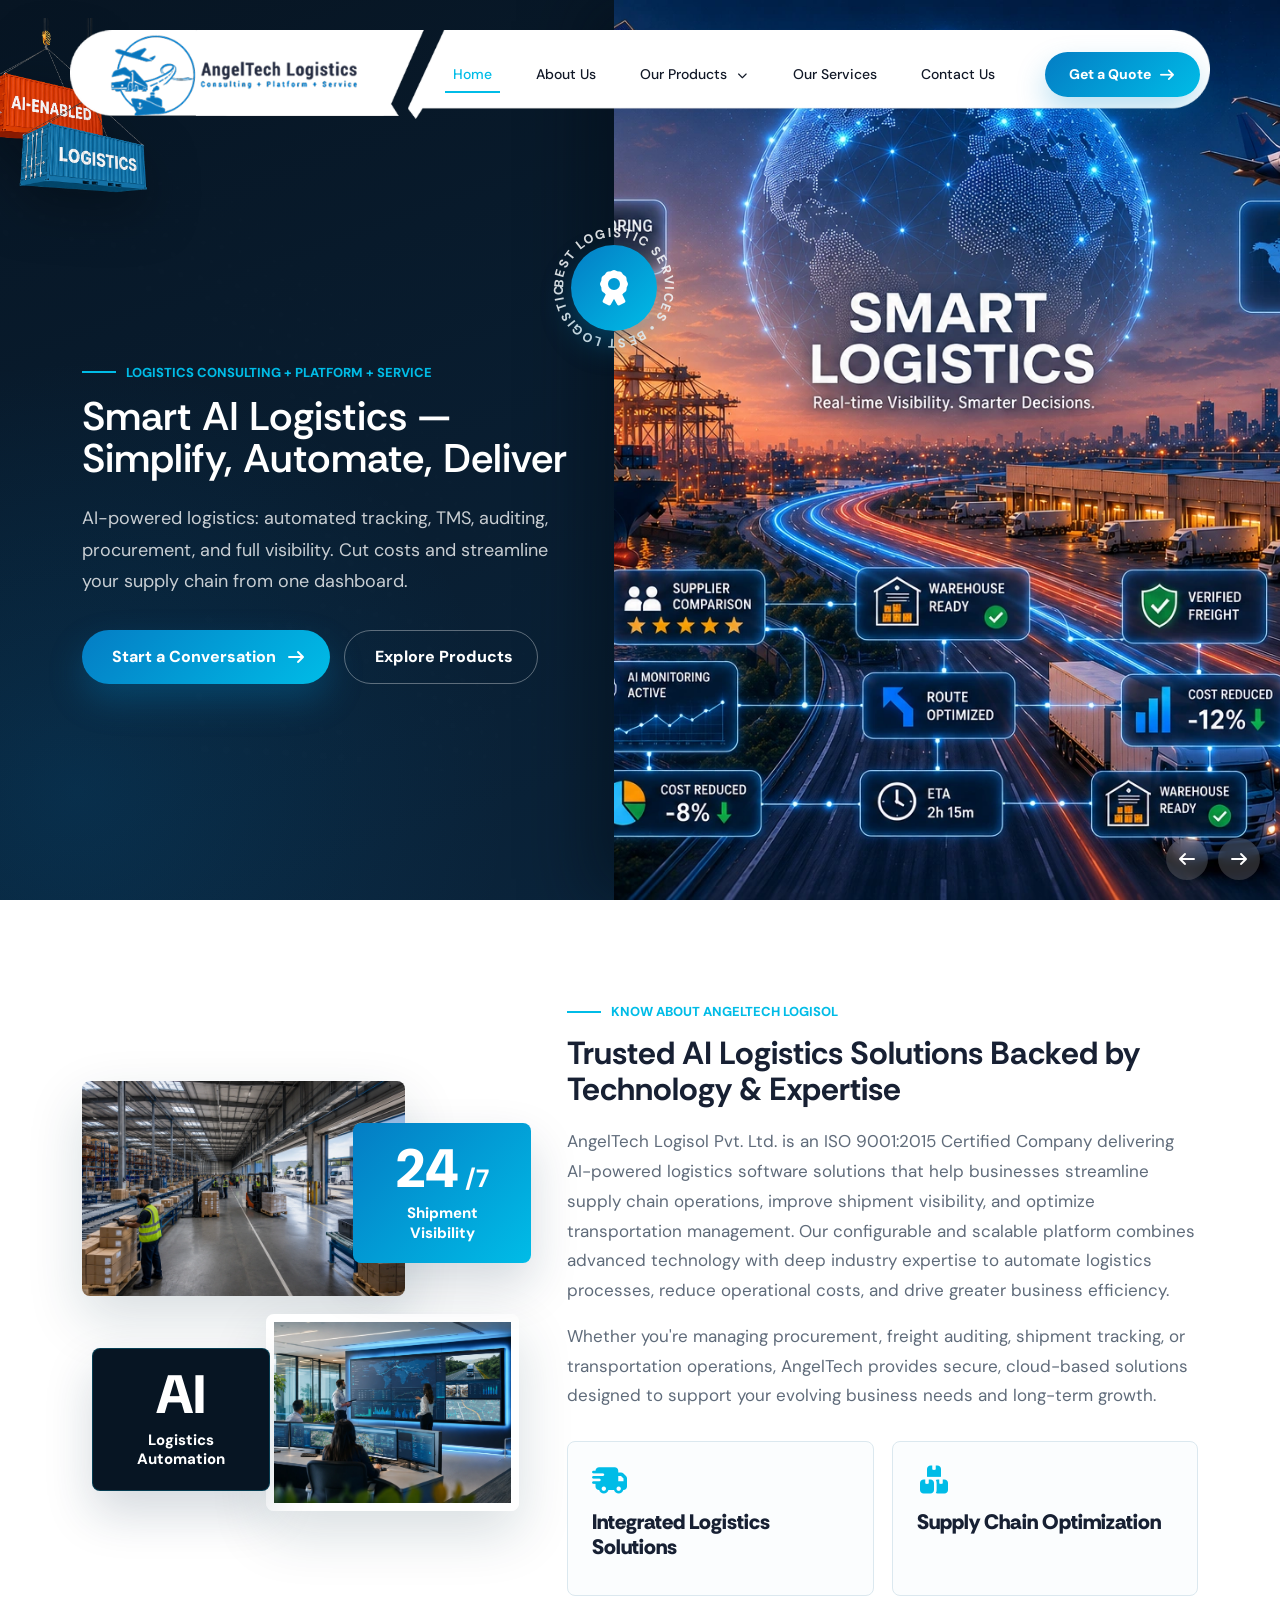
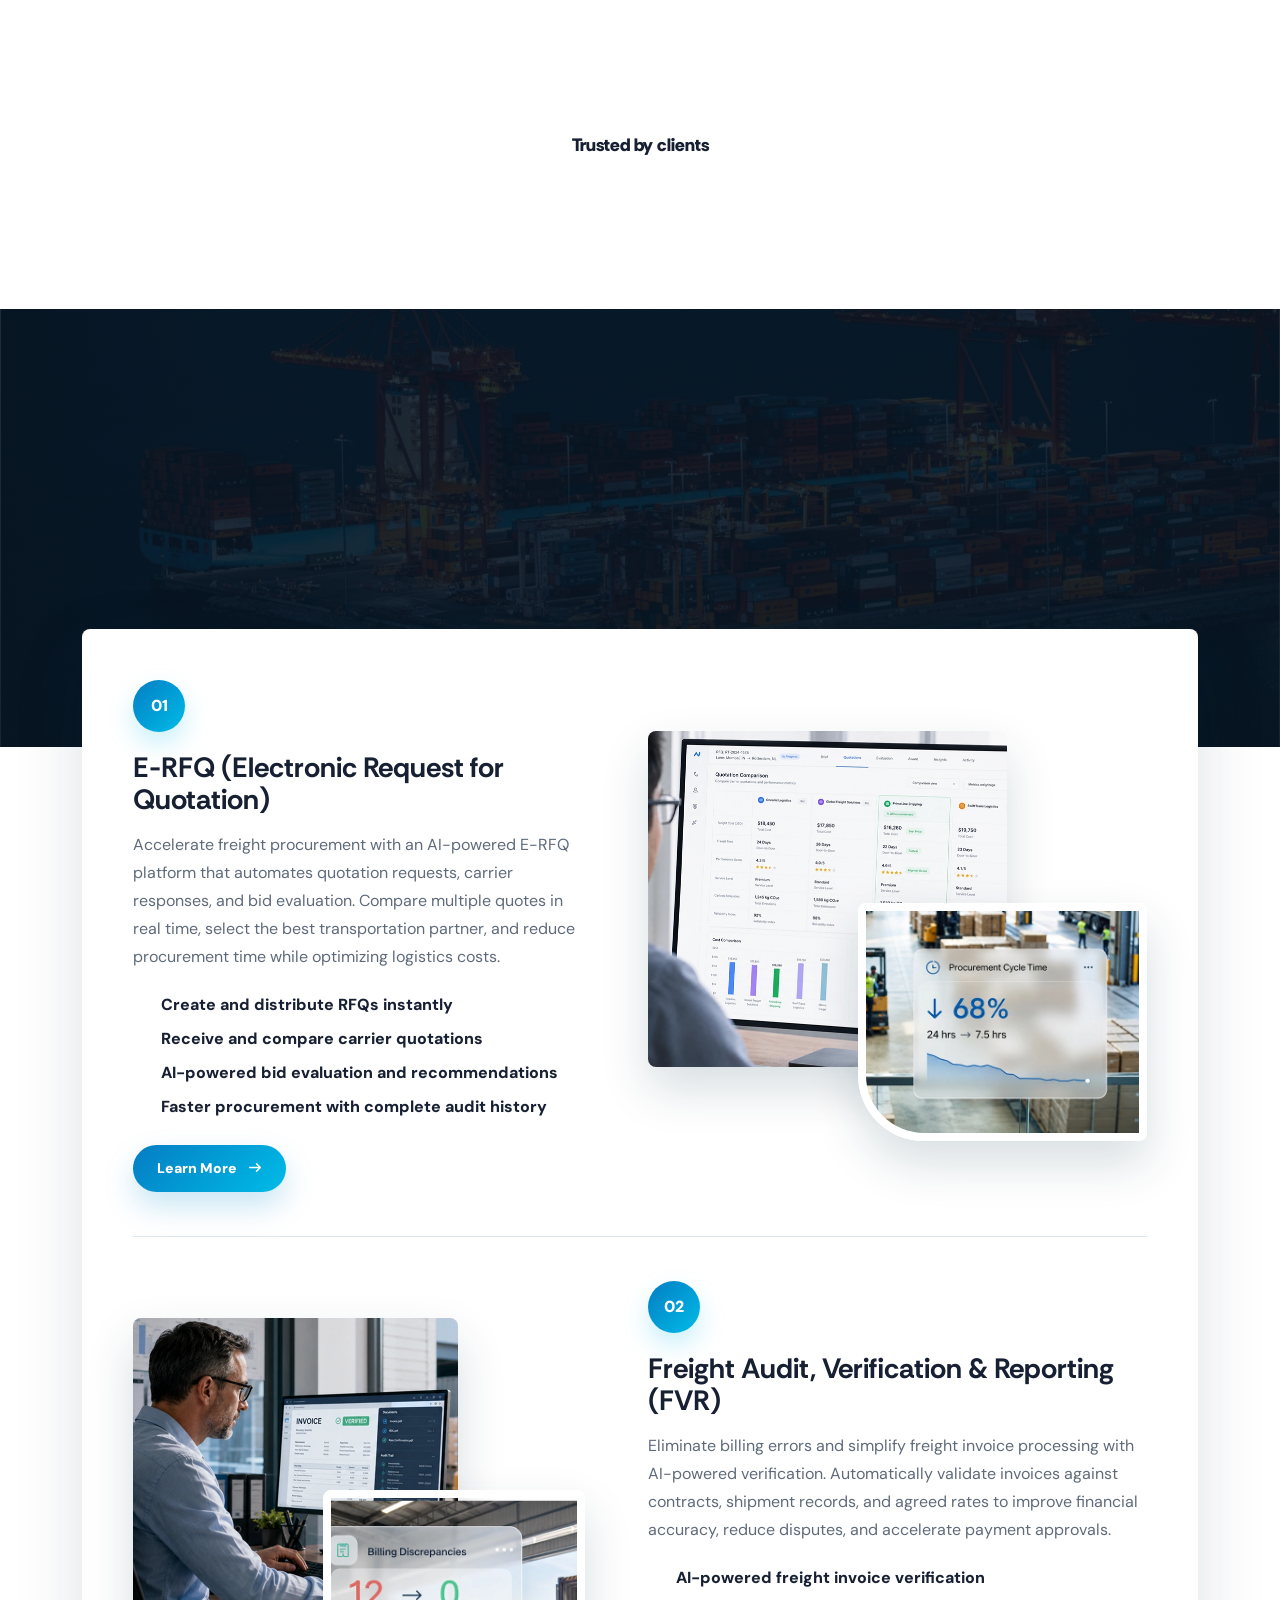
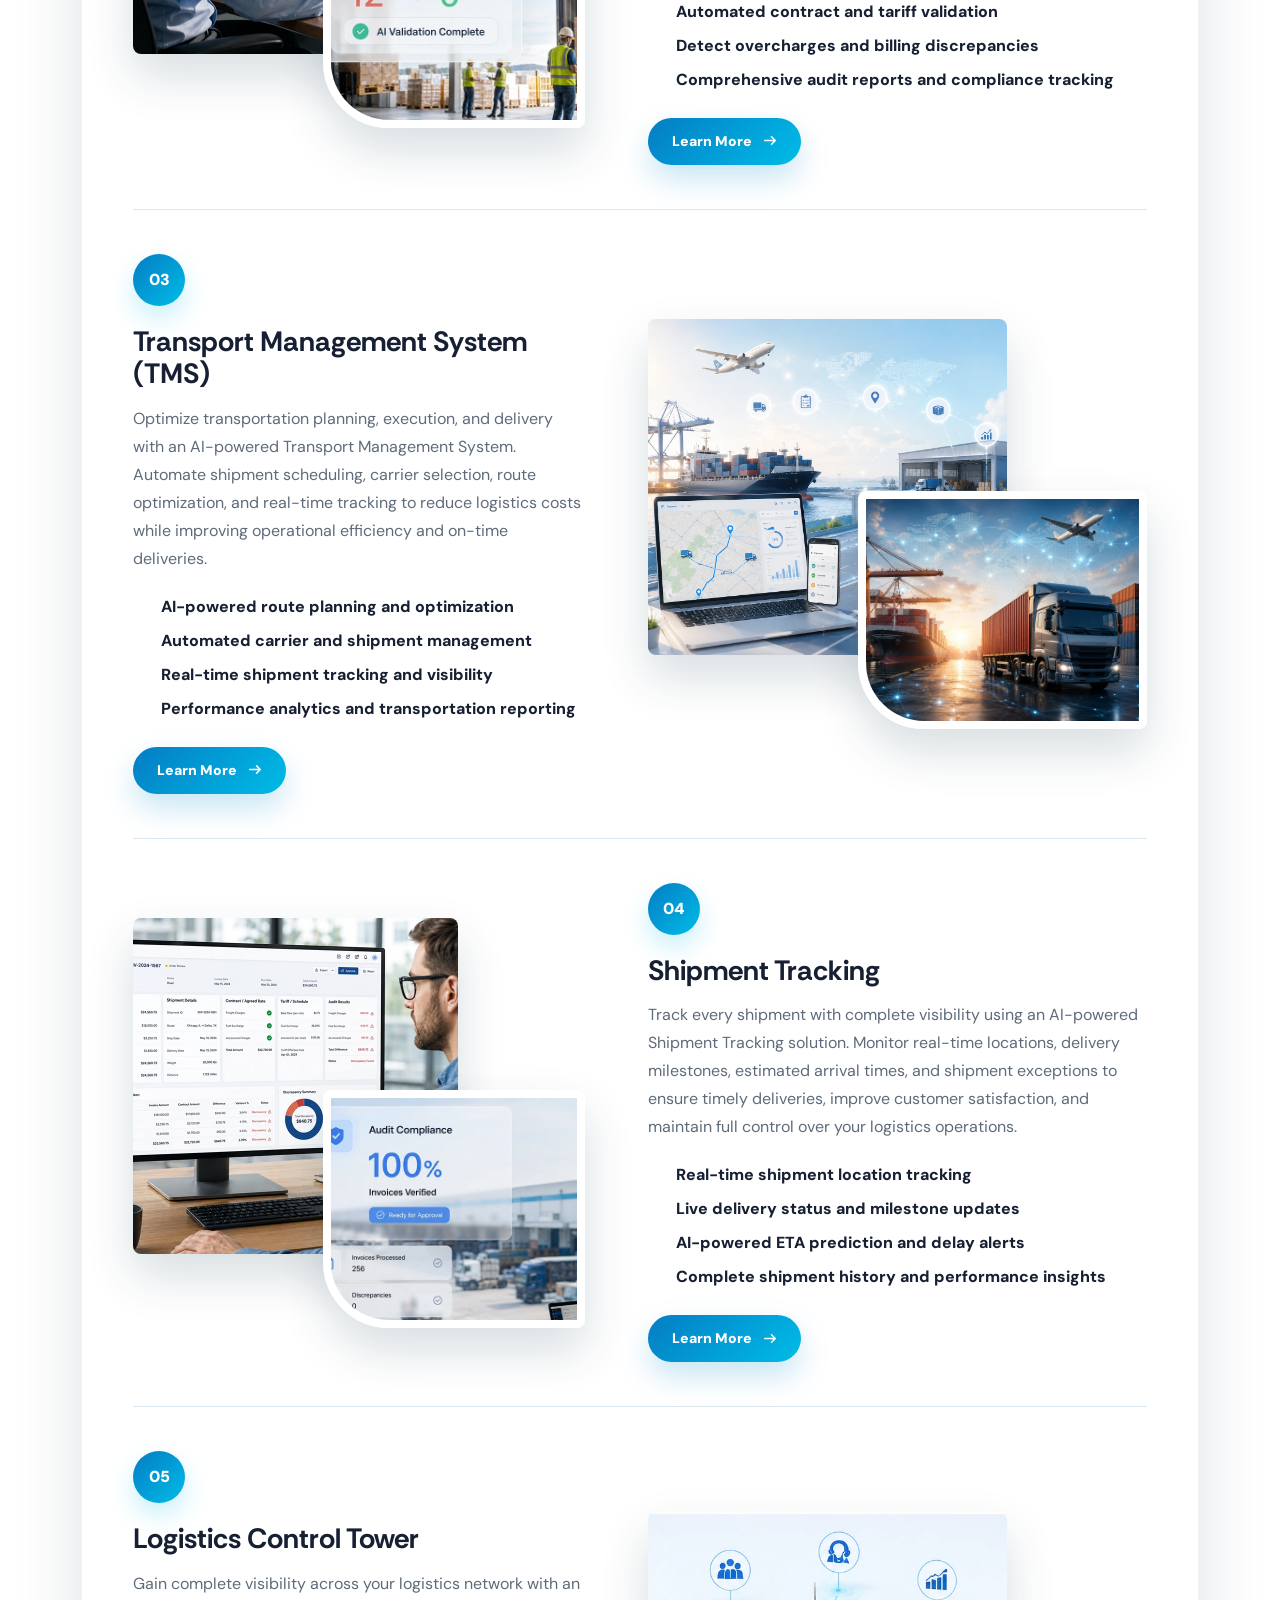
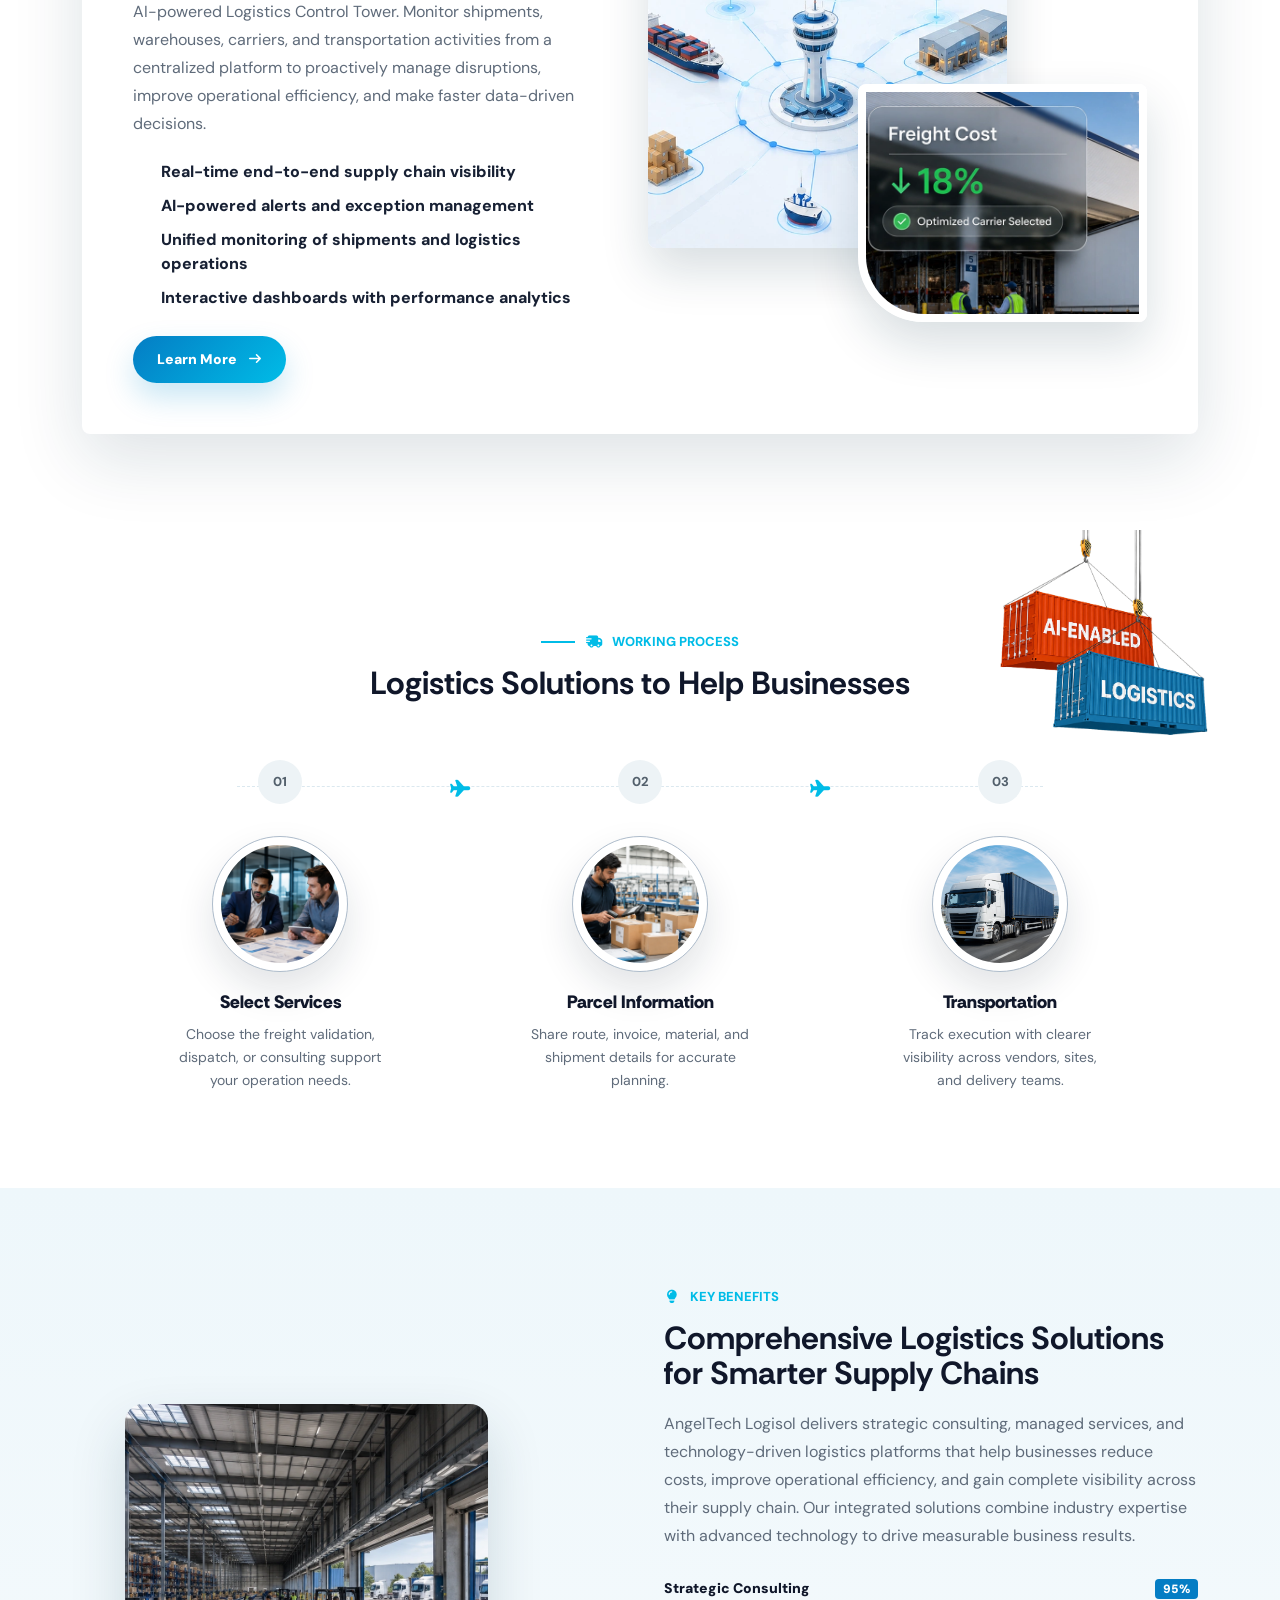
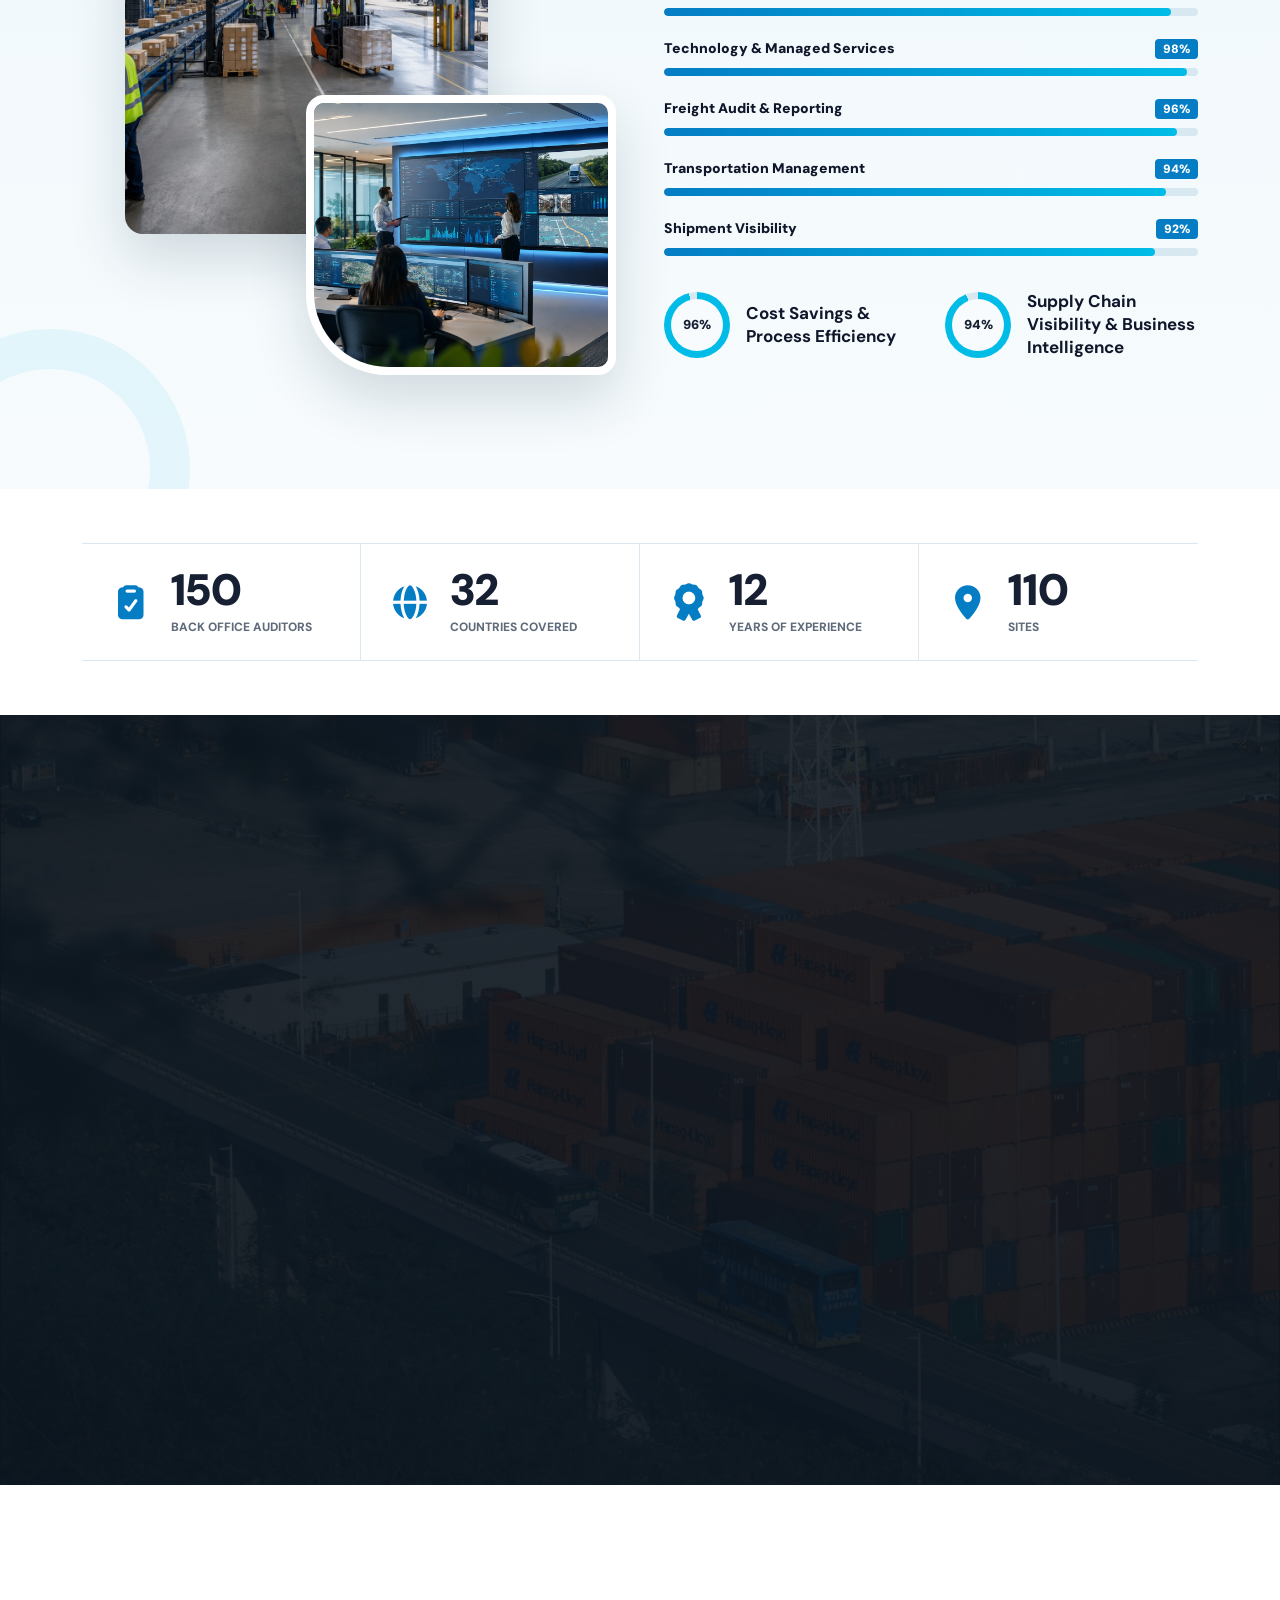
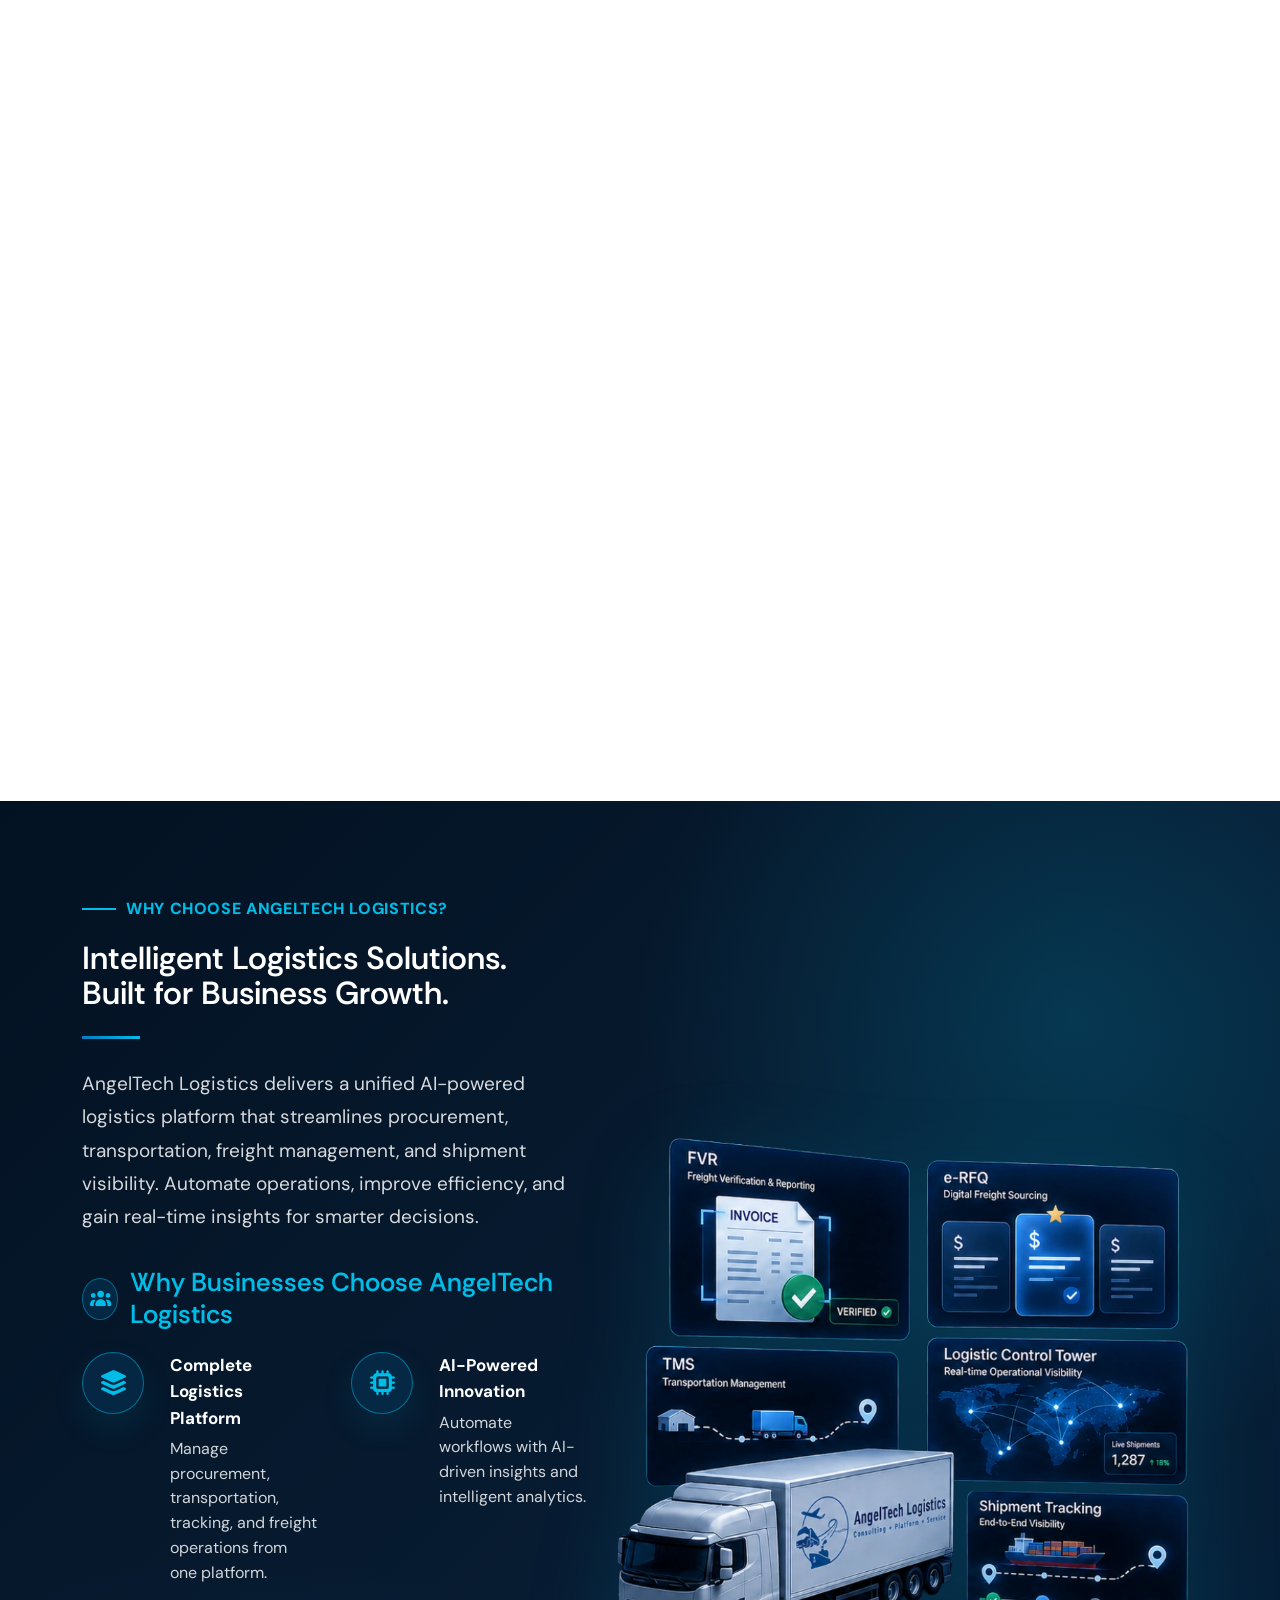
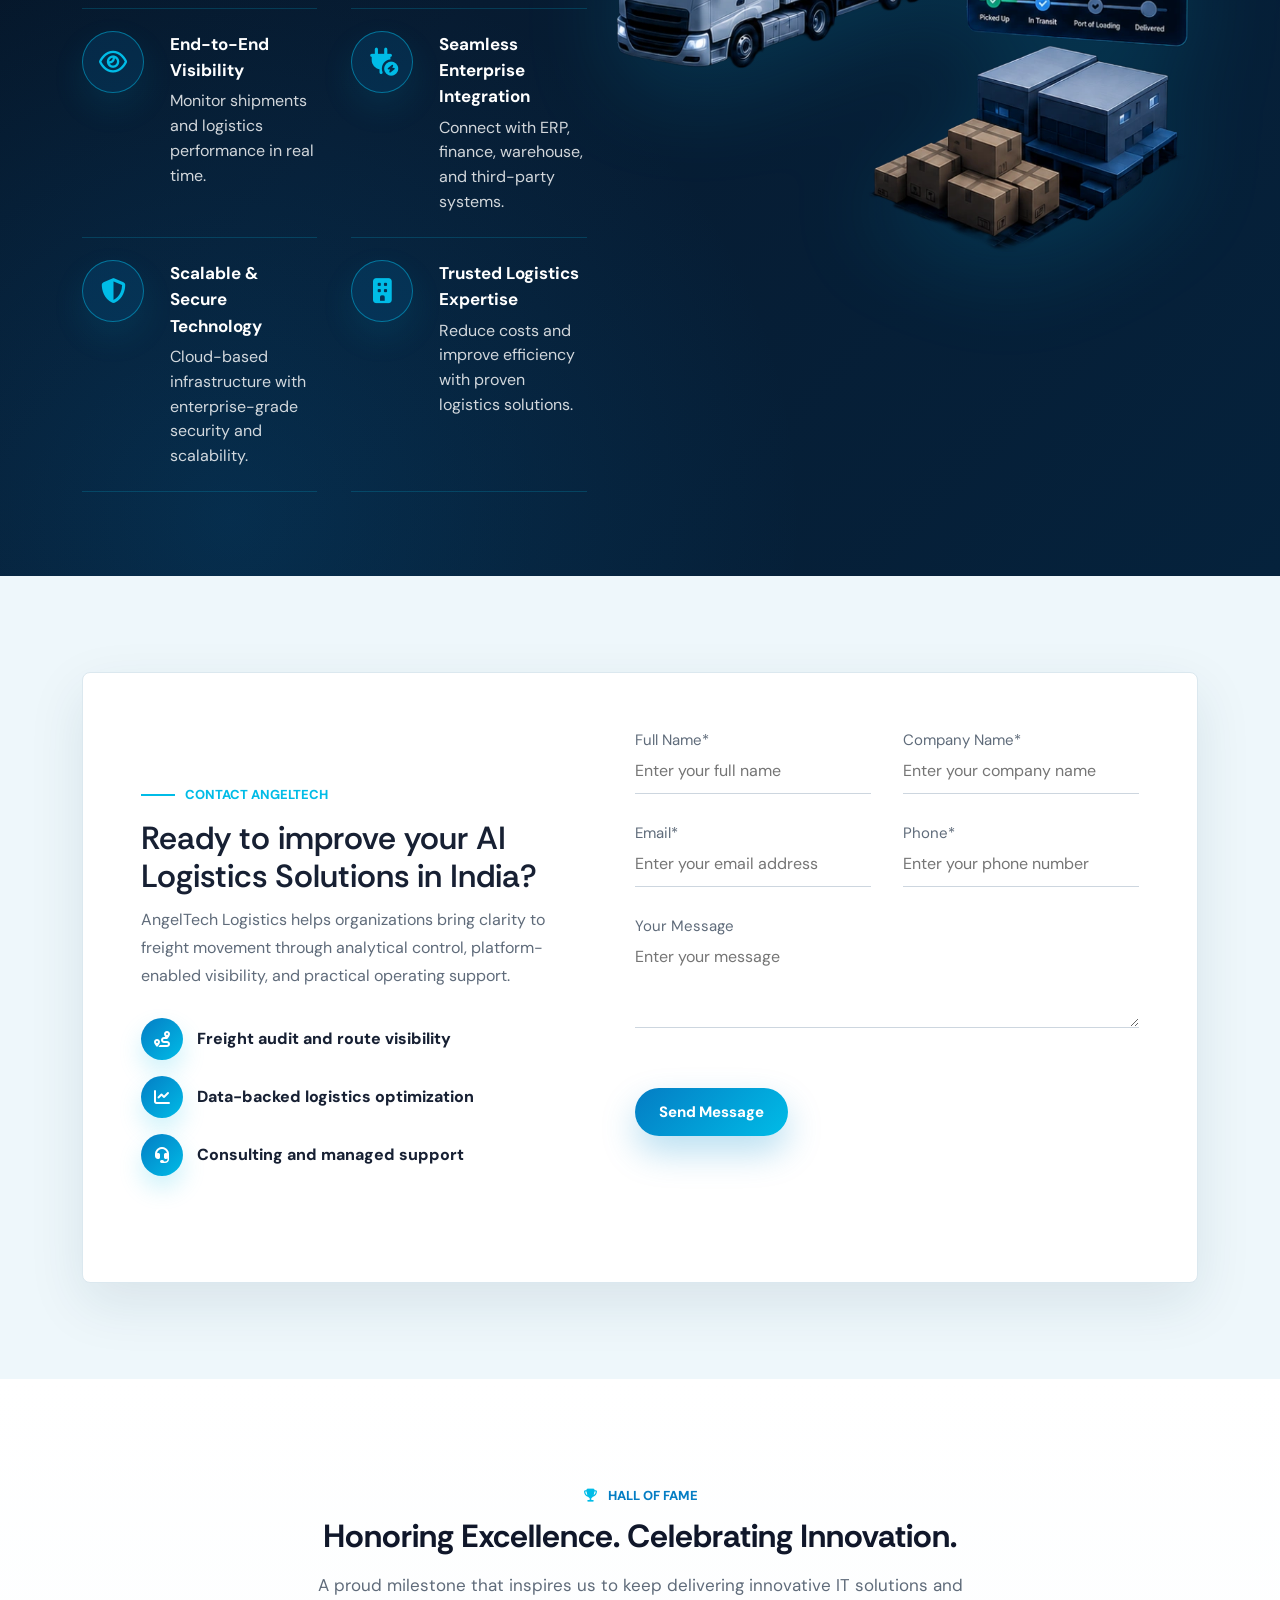
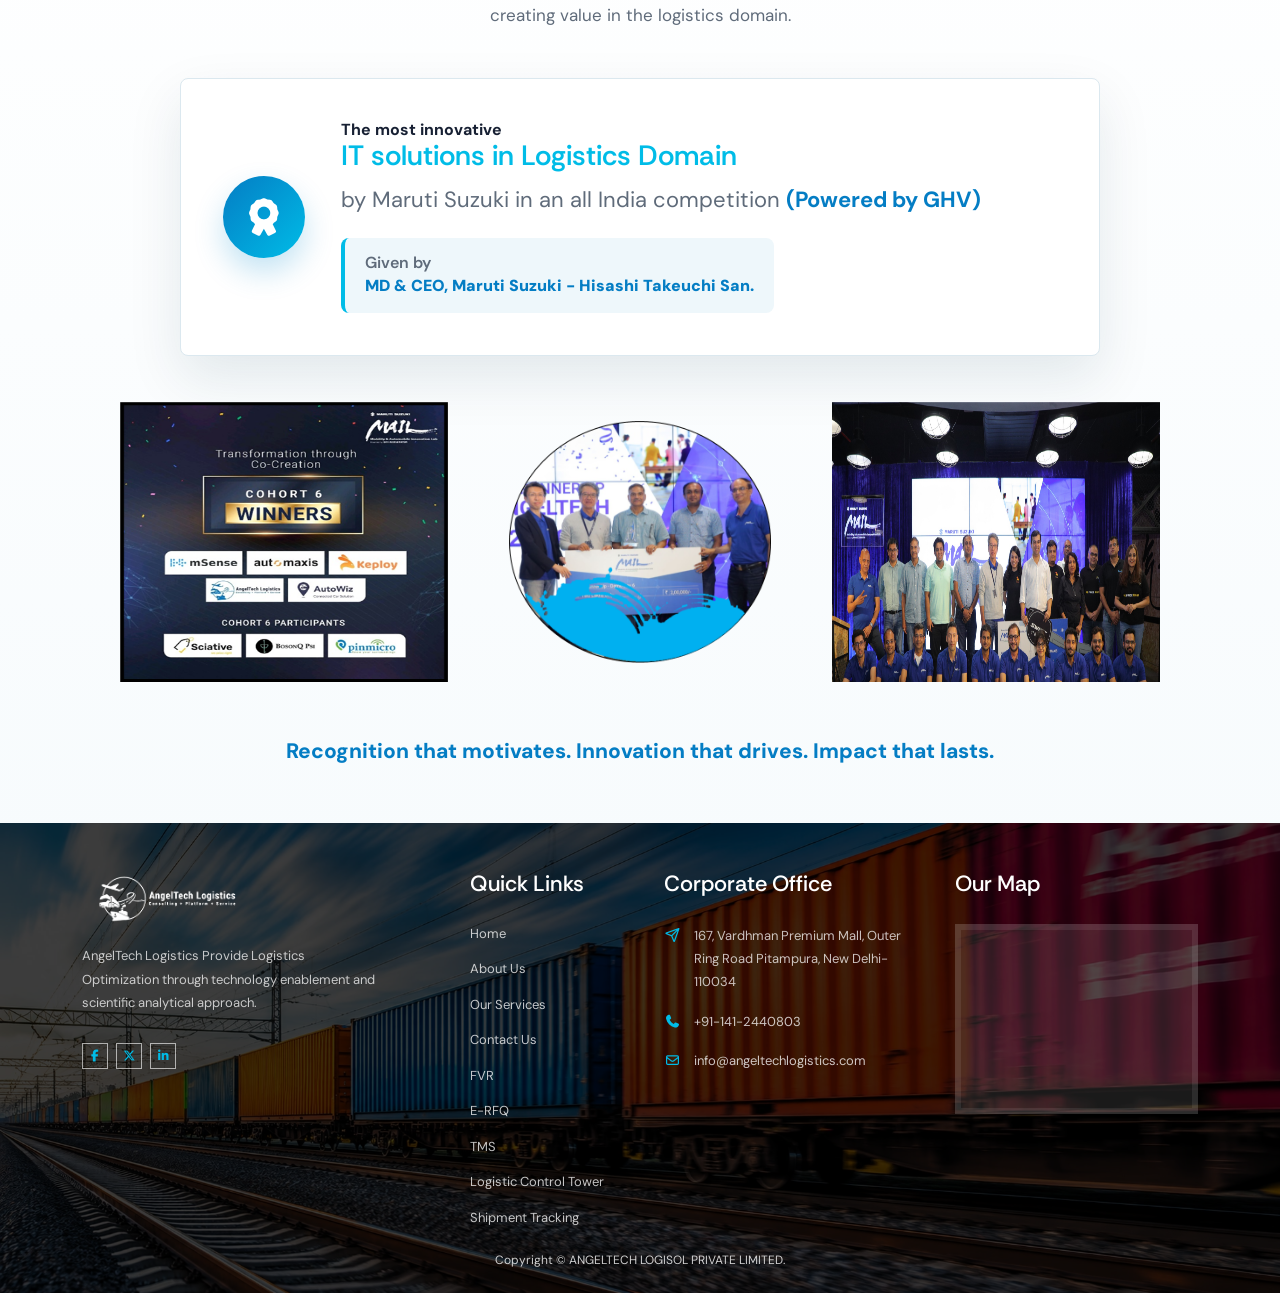
==== commit e509da0e: "worked on Angeltech website- Designing, Responsive & optimization" ====
--- a/index.html
+++ b/index.html
@@ -28,7 +28,7 @@
     "@type": "ImageObject",
     "url": "https://www.angeltechlogistics.com/assets/images/angel-logo.png"
   },
-  "description": "AngelTech Logistics is an AI-powered logistics software company providing Transportation Management System (TMS), Shipment Tracking, Logistics Control Tower, Freight Verification & Reporting (FVR), e-RFQ, and supply chain automation solutions for businesses worldwide.",
+  "description": "AngelTech Logistics is an AI-powered logistics software company providing Transportation Management System (TMS), Shipment Tracking, Logistics Control Tower, Freight Verification & Reporting (FVR), E-RFQ, and supply chain automation solutions for businesses worldwide.",
   "email": "info@angeltechlogistics.com",
   "telephone": "+91-141-2440803",
   "foundingDate": "2015",
@@ -83,7 +83,7 @@
     "Shipment Tracking",
     "Supply Chain Management",
     "Logistics Control Tower",
-    "Electronic Request for Quotation (e-RFQ)",
+    "Electronic Request for Quotation (E-RFQ)",
     "Freight Verification & Reporting",
     "Proof of Delivery",
     "Logistics Automation",
@@ -130,7 +130,7 @@
         "@type": "Offer",
         "itemOffered": {
           "@type": "Service",
-          "name": "Electronic Request for Quotation (e-RFQ)"
+          "name": "Electronic Request for Quotation (E-RFQ)"
         }
       }
     ]
@@ -155,7 +155,7 @@
                     <ul class="navbar-nav ms-auto align-items-lg-center">
                         <li class="nav-item"><a class="nav-link active" href="#top">Home</a></li>
                         <li class="nav-item"><a class="nav-link" href="./about.html">About Us</a></li>
-                        <li class="nav-item nav-dropdown"><button class="nav-link nav-dropdown-toggle" type="button" aria-expanded="false">Our Products <i class="fa-solid fa-chevron-down"></i></button><ul class="nav-dropdown-menu"><li><a href="Freight-Verification-&-Reporting-Software.html">FVR</a></li><li><a href="Electronic-Request-for-Quotation.html">e-RFQ</a></li><li><a href="Transportation-Management-System.html">TMS</a></li><li><a href="Logistics-Control-Tower.html">Logistic Control Tower</a></li><li><a href="Shipment-Tracking.html">Shipment Tracking</a></li></ul></li>
+                        <li class="nav-item nav-dropdown"><button class="nav-link nav-dropdown-toggle" type="button" aria-expanded="false">Our Products <i class="fa-solid fa-chevron-down"></i></button><ul class="nav-dropdown-menu"><li><a href="Freight-Verification-&-Reporting-Software.html">FVR</a></li><li><a href="Electronic-Request-for-Quotation.html">E-RFQ</a></li><li><a href="Transportation-Management-System.html">TMS</a></li><li><a href="Logistics-Control-Tower.html">Logistic Control Tower</a></li><li><a href="Shipment-Tracking.html">Shipment Tracking</a></li></ul></li>
                         <li class="nav-item"><a class="nav-link" href="./our-services.html">Our Services</a></li>
                         <li class="nav-item"><a class="nav-link" href="./contact.html">Contact Us</a></li>
                         <li class="nav-item nav-quote-item"><a class="nav-link nav-quote-link" href="contact.html#contact-form-section">Get a Quote <i class="fa-solid fa-arrow-right"></i></a></li>
@@ -323,10 +323,10 @@
                     <div class="product-showcase-text">
                         <span>01</span>
 
-                        <h3>e-RFQ (Electronic Request for Quotation)</h3>
+                        <h3>E-RFQ (Electronic Request for Quotation)</h3>
 
                         <p>
-                            Accelerate freight procurement with an AI-powered e-RFQ platform
+                            Accelerate freight procurement with an AI-powered E-RFQ platform
                             that automates quotation requests, carrier responses, and bid
                             evaluation. Compare multiple quotes in real time, select the best
                             transportation partner, and reduce procurement time while
@@ -347,8 +347,8 @@
 
                     <!-- Original image URLs preserved -->
                     <div class="product-showcase-image">
-                        <img class="product-image-main" src="assets/images/Products/Our Products - eRFQ V2_01.webp" alt="e-RFQ">
-                        <img class="product-image-float" src="assets/images/Products/Our Products - eRFQ V2_02.webp" alt="e-RFQ">
+                        <img class="product-image-main" src="assets/images/Products/Our Products - eRFQ V2_01.webp" alt="E-RFQ">
+                        <img class="product-image-float" src="assets/images/Products/Our Products - eRFQ V2_02.webp" alt="E-RFQ">
                     </div>
                 </article>
 
@@ -1073,7 +1073,7 @@
                             <li><a href="our-services.html">Our Services</a></li>
                             <li><a href="contact.html">Contact Us</a></li>
                             <li><a href="Freight-Verification-&-Reporting-Software.html">FVR</a></li>
-                            <li><a href="Electronic-Request-for-Quotation.html">e-RFQ</a></li>
+                            <li><a href="Electronic-Request-for-Quotation.html">E-RFQ</a></li>
                             <li><a href="Transportation-Management-System.html">TMS</a></li>
                             <li><a href="Logistics-Control-Tower.html">Logistic Control Tower</a></li>
                             <li><a href="Shipment-Tracking.html">Shipment Tracking</a></li>
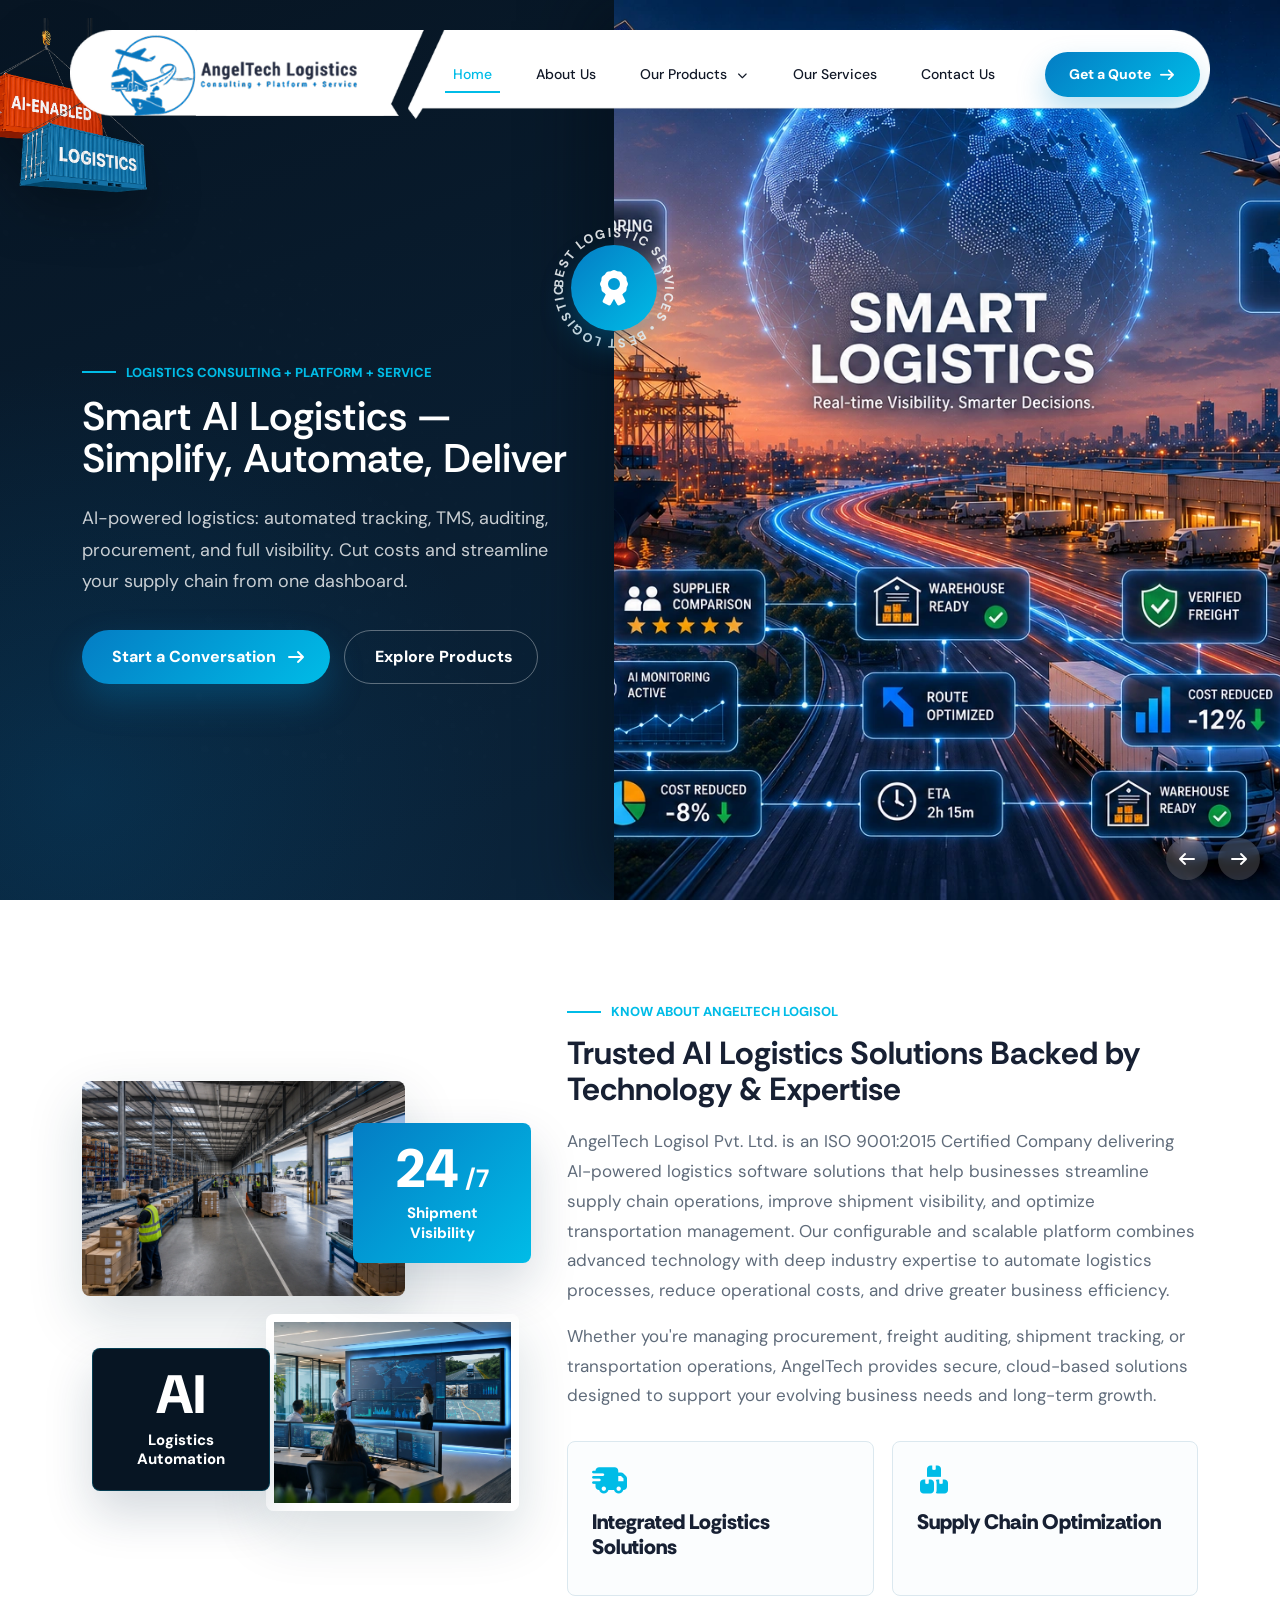
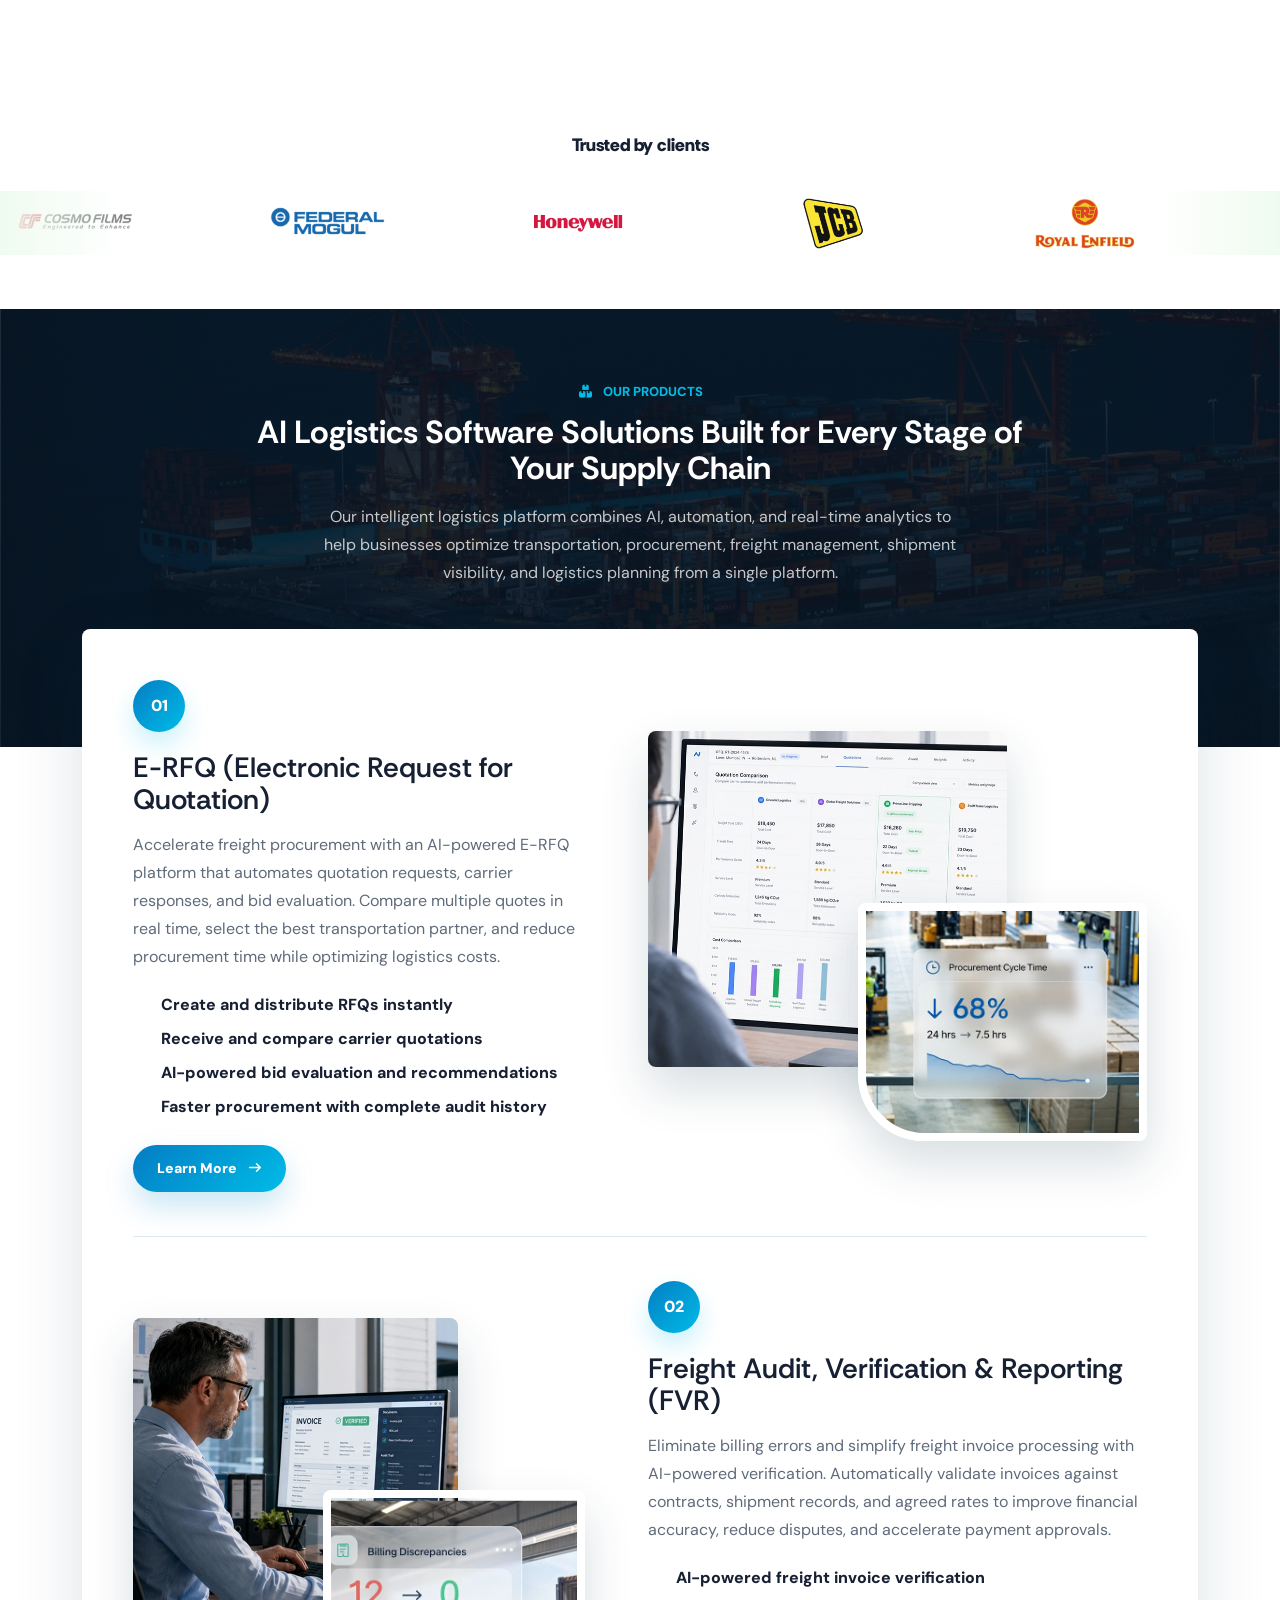
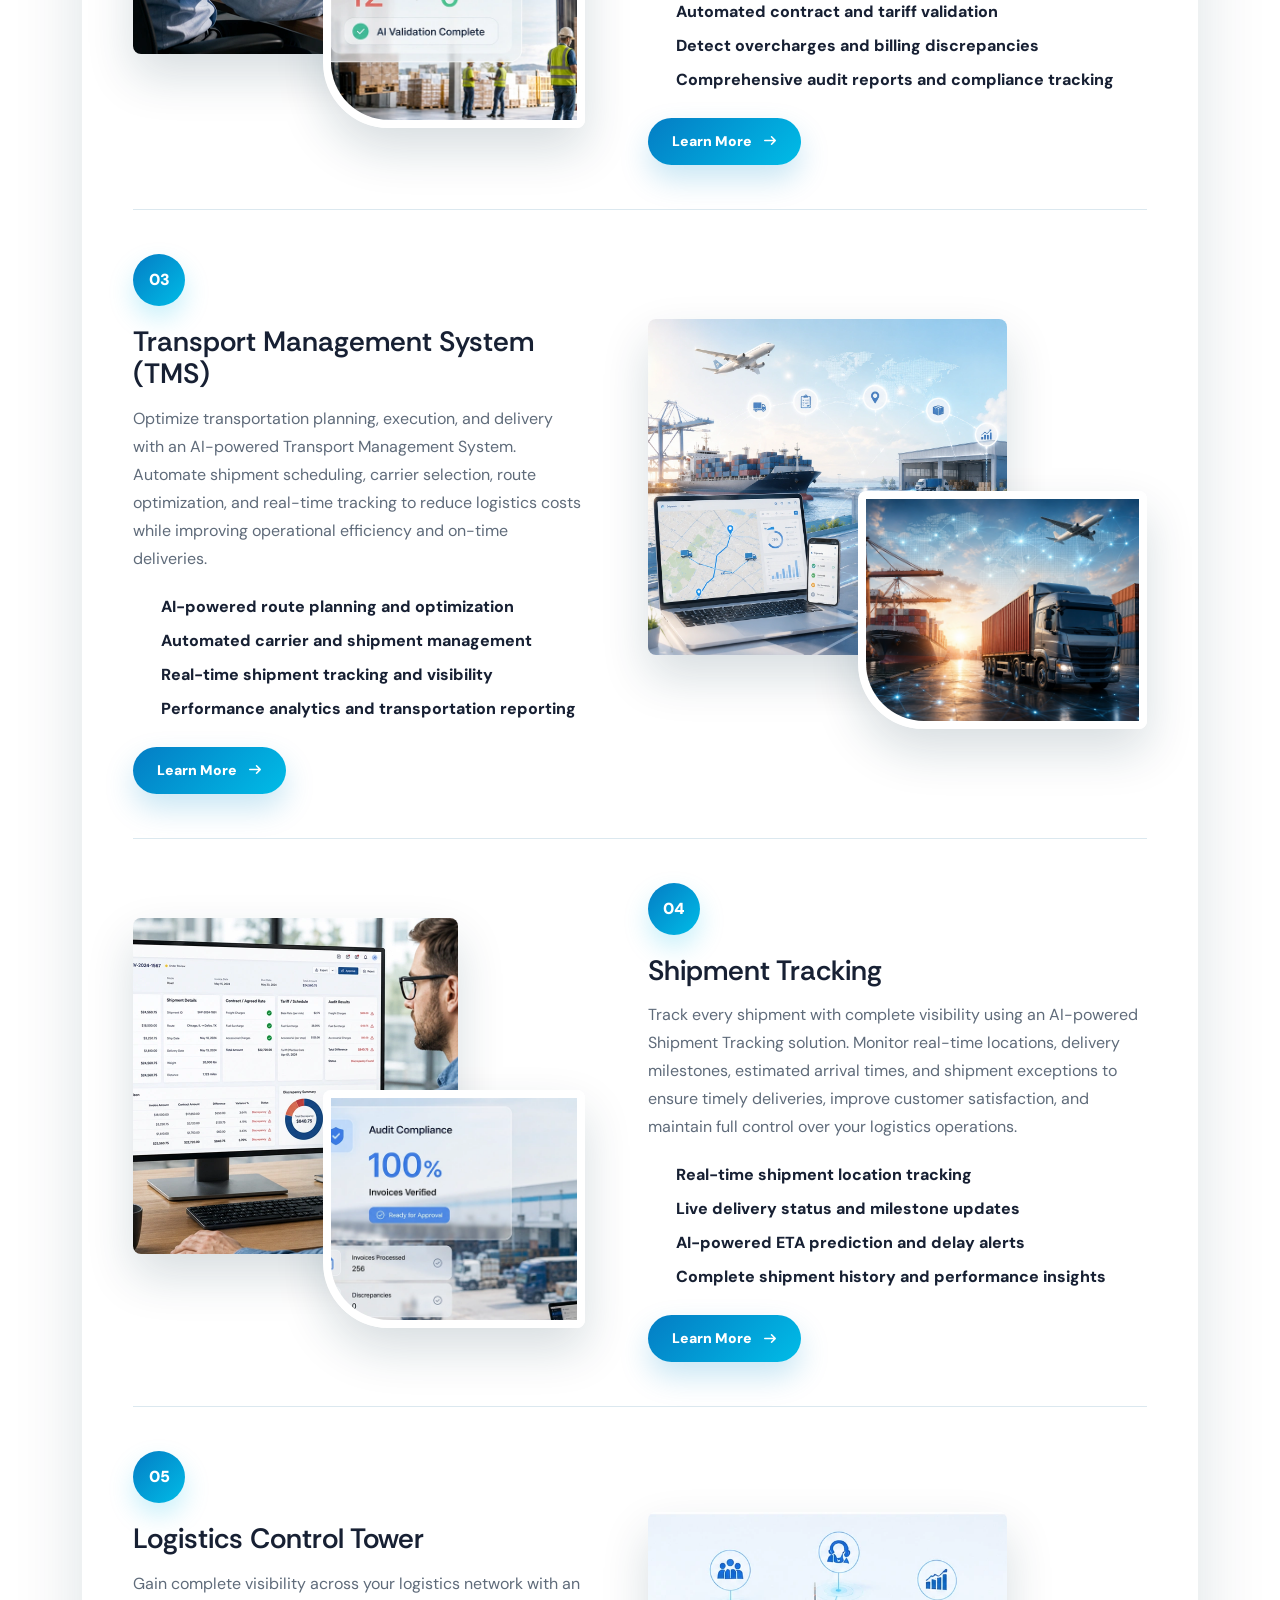
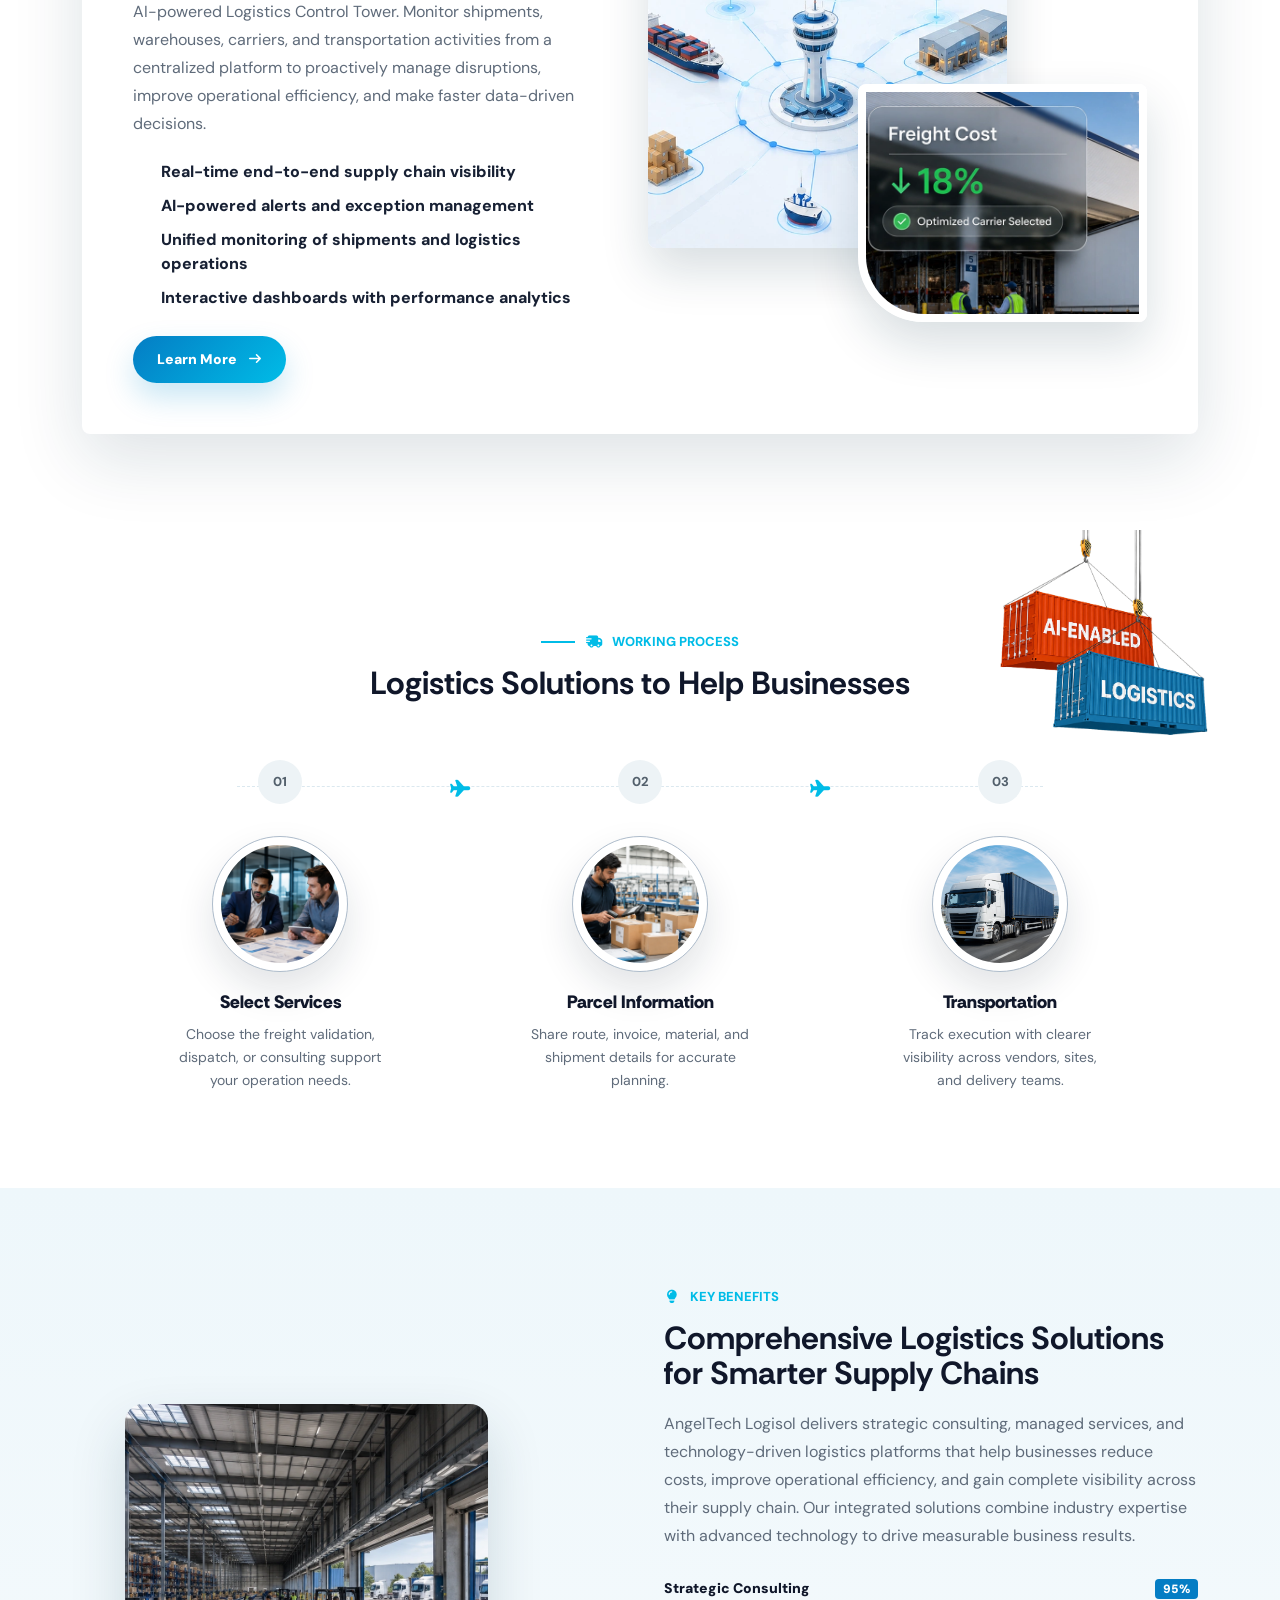
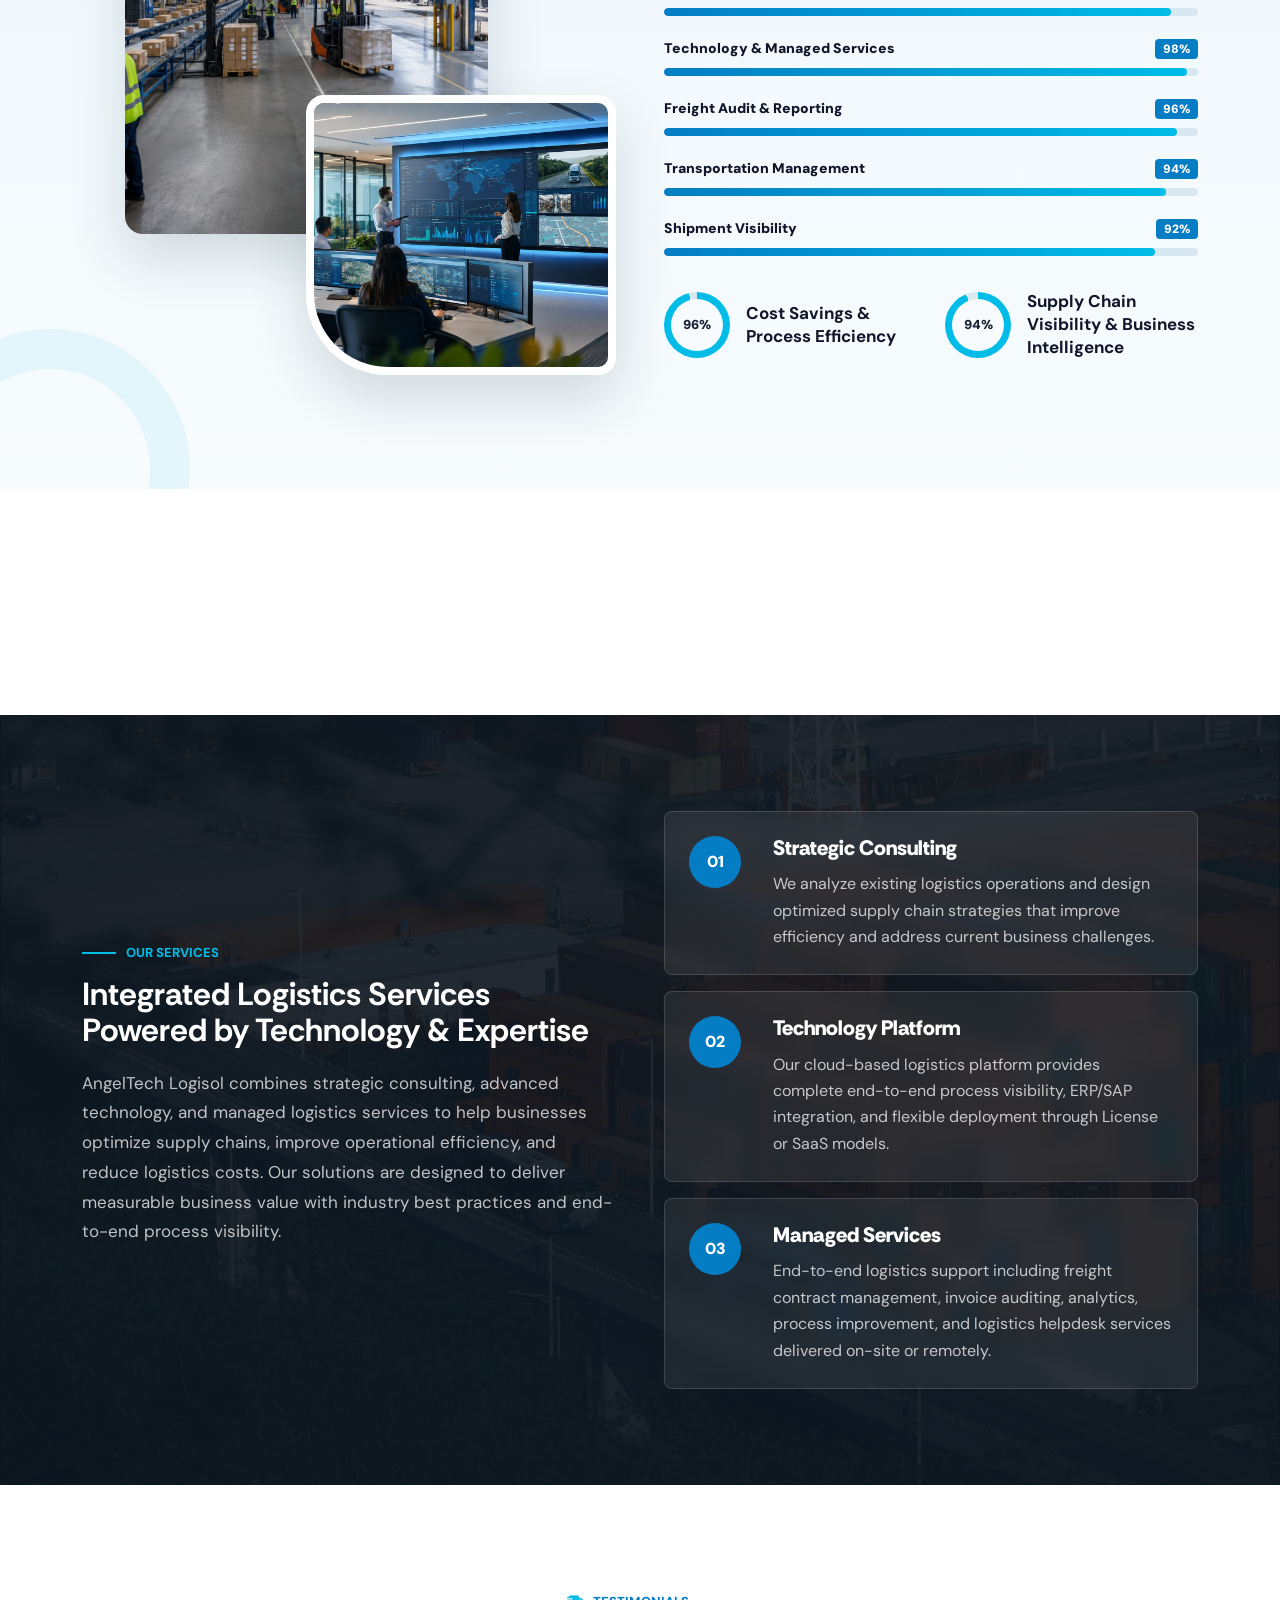
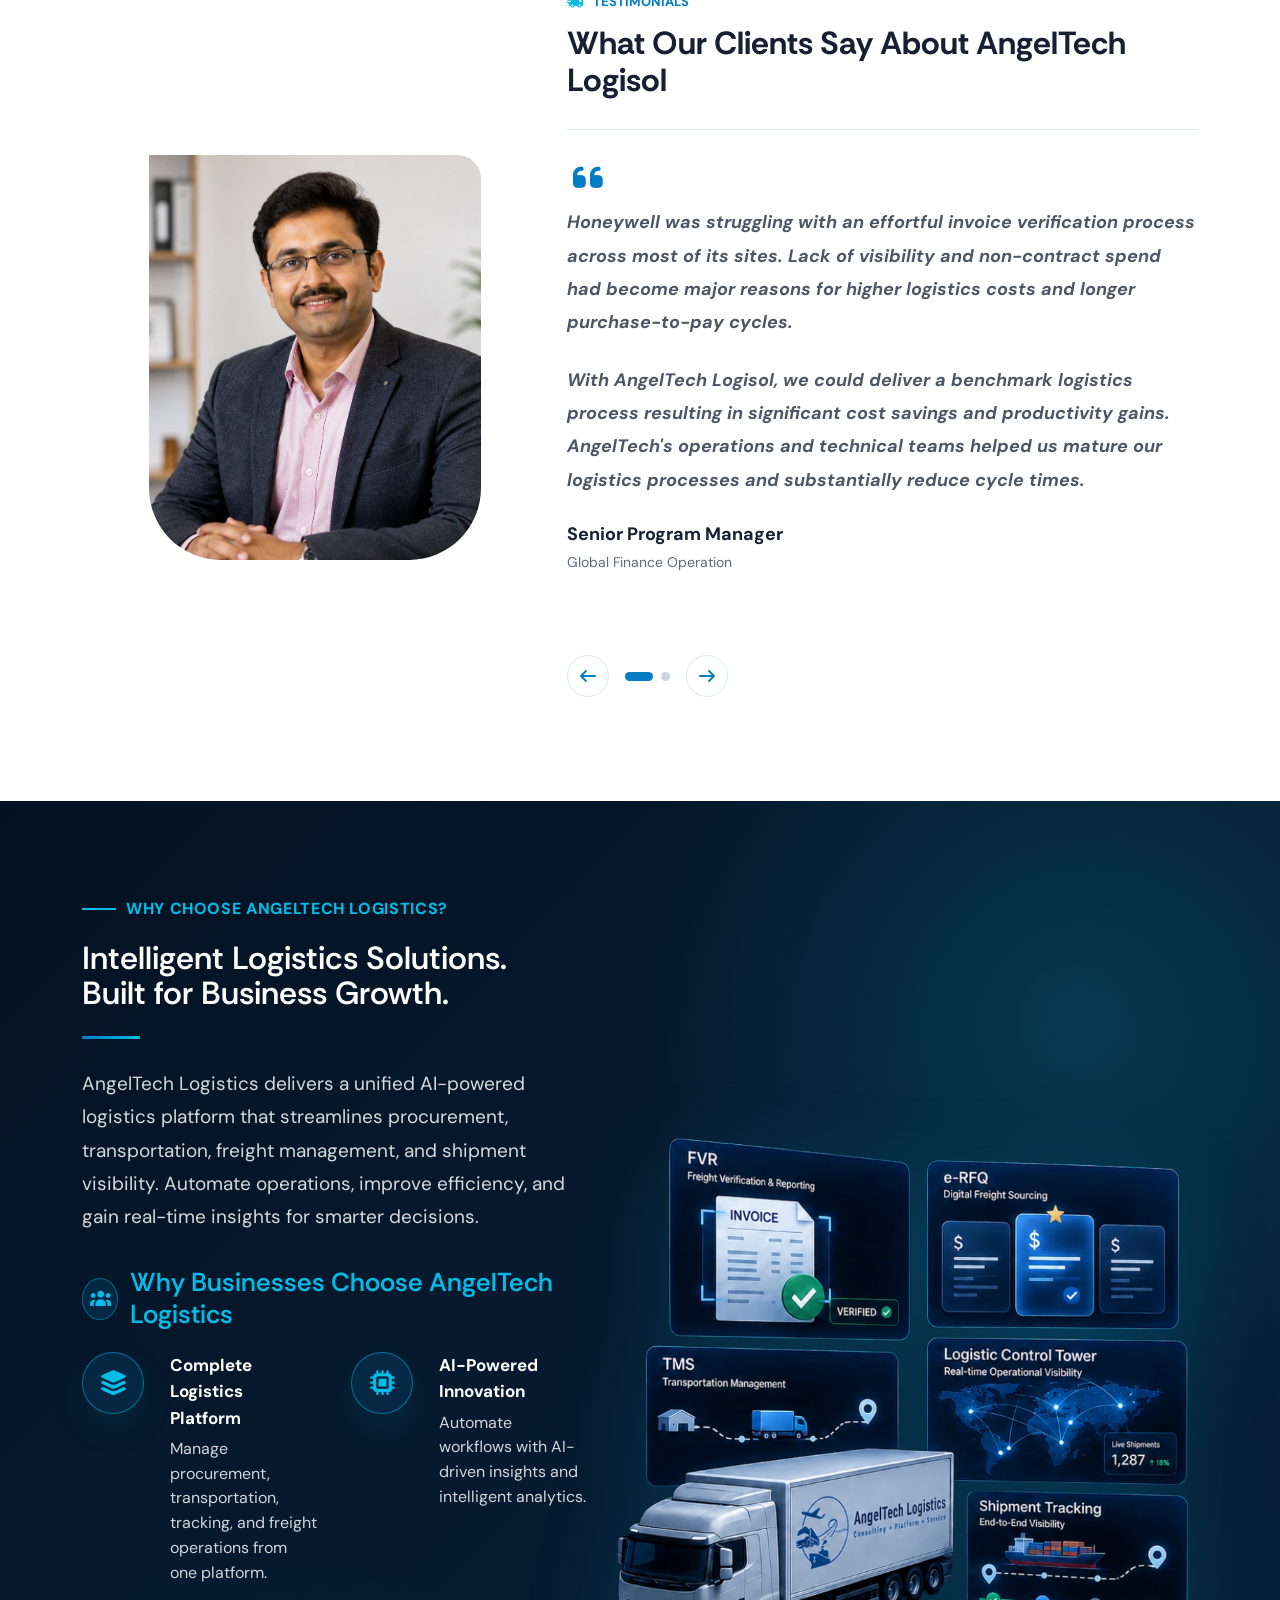
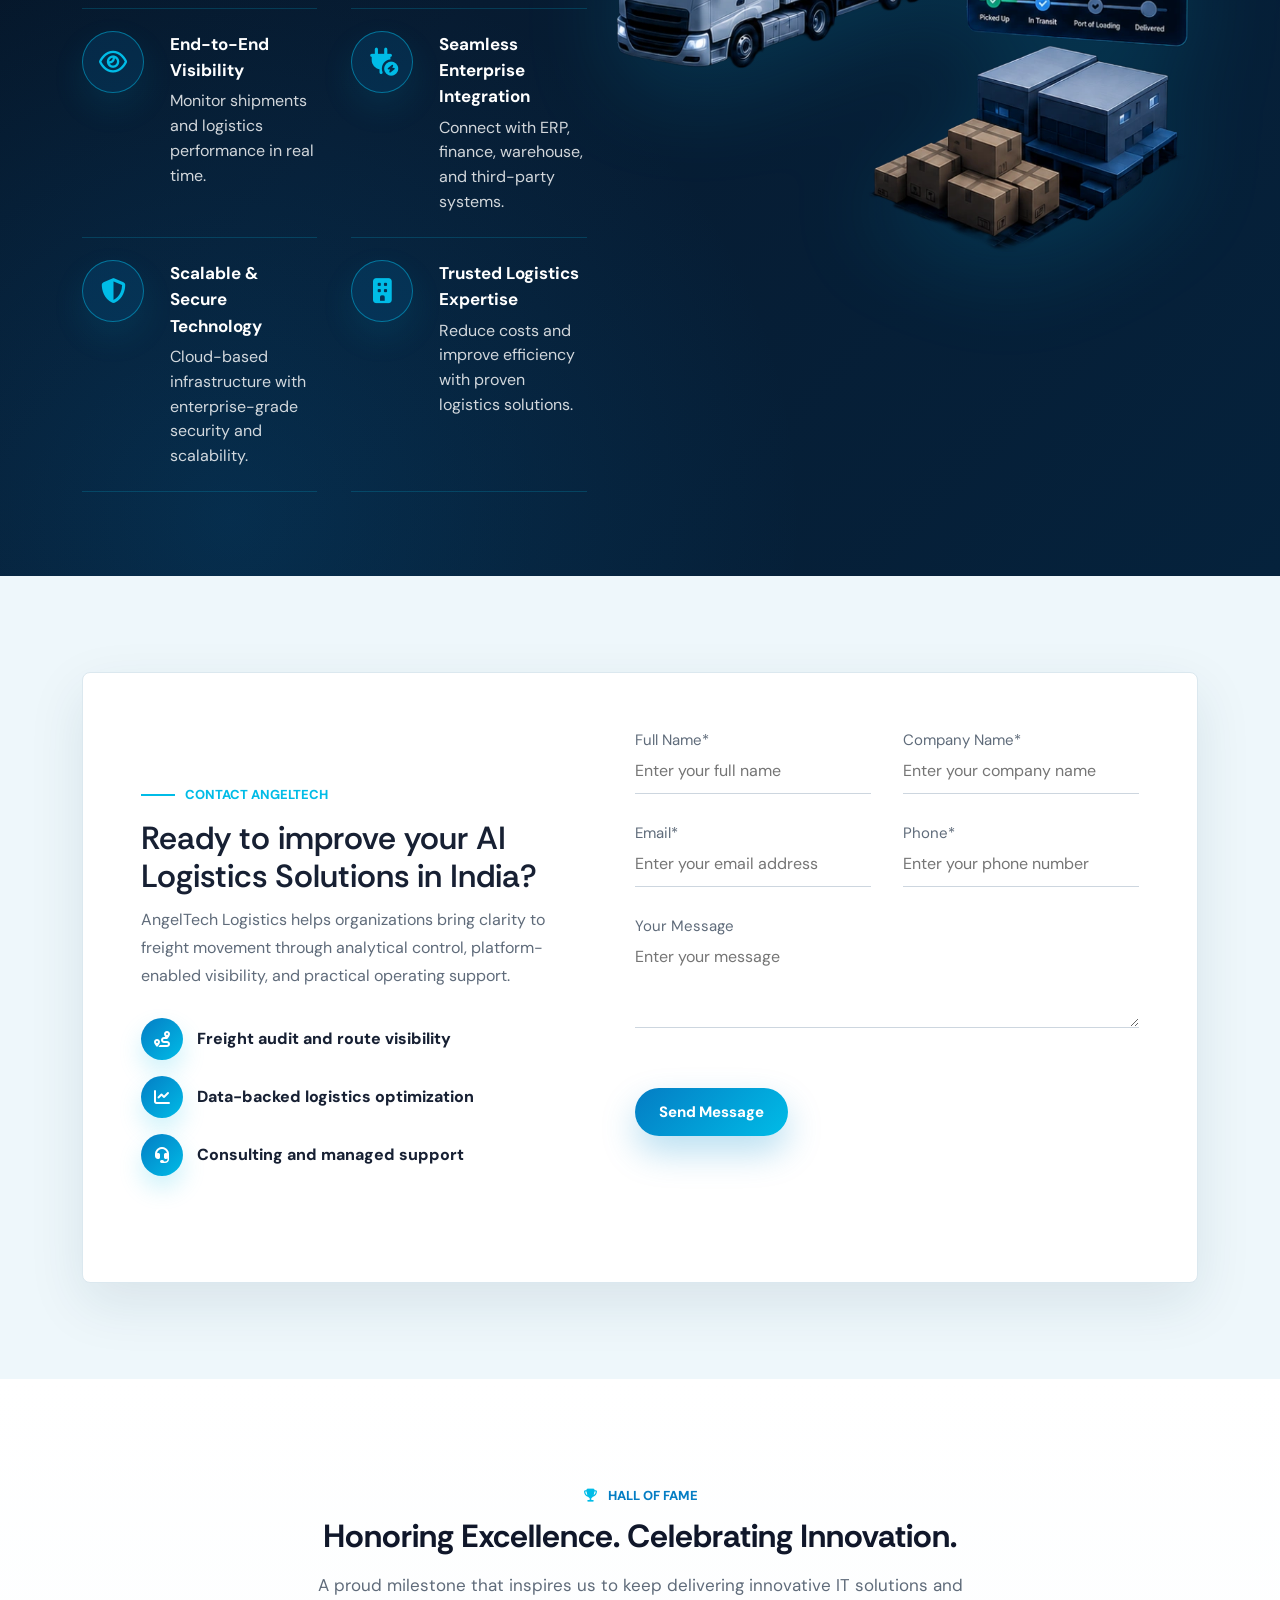
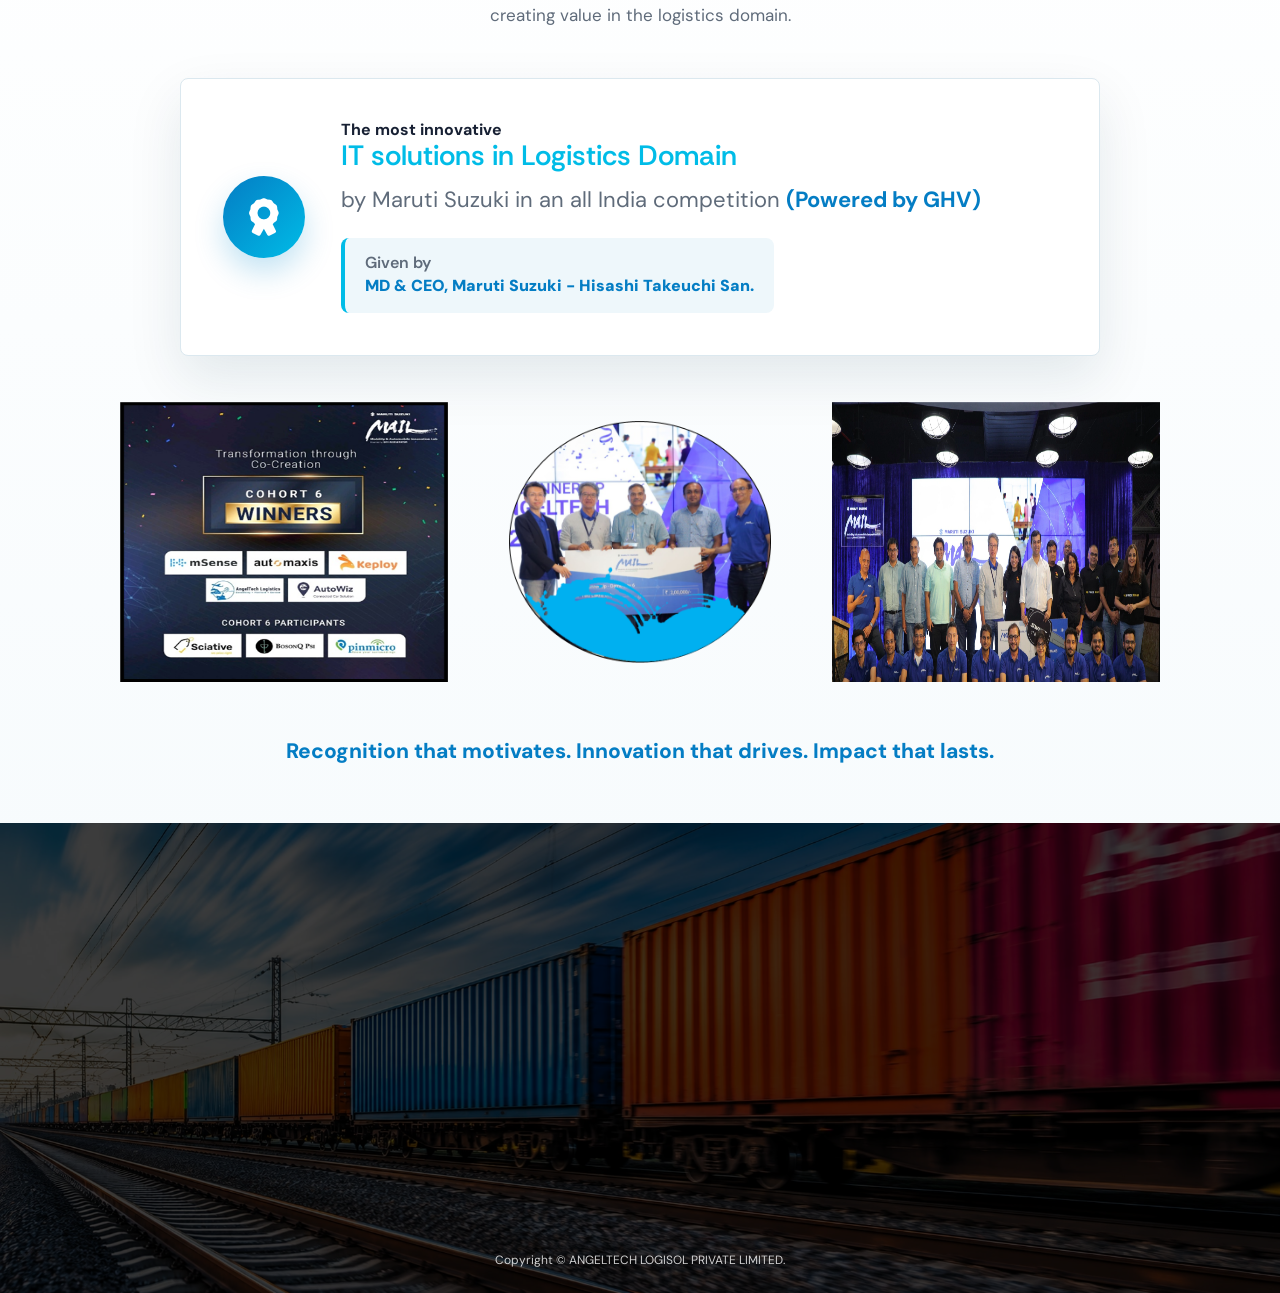
==== commit b8fca8ca: "worked on Angeltech website- Designing, Responsive & optimization" ====
--- a/index.html
+++ b/index.html
@@ -1039,7 +1039,7 @@
                             <img src="assets/images/halloffame2.png" alt="Hall of Fame award ceremony">
                         </figure>
                         <figure class="hall-fame-image is-side">
-                            <img src="assets/images/halloffame3.png" alt="Hall of Fame award presentation">
+                            <img src="assets/images/halloffame3.webp" alt="Hall of Fame award presentation">
                         </figure>
                     </div>
 
--- a/assets/css/angeltech.css
+++ b/assets/css/angeltech.css
@@ -1362,7 +1362,7 @@
     color: var(--angel-ink);
     /* font-size: clamp(26px, 3vw, 38px); */
     line-height: 1.16;
-    font-weight: 700;
+    font-weight: 600;
     margin-bottom: 14px;
 }
 
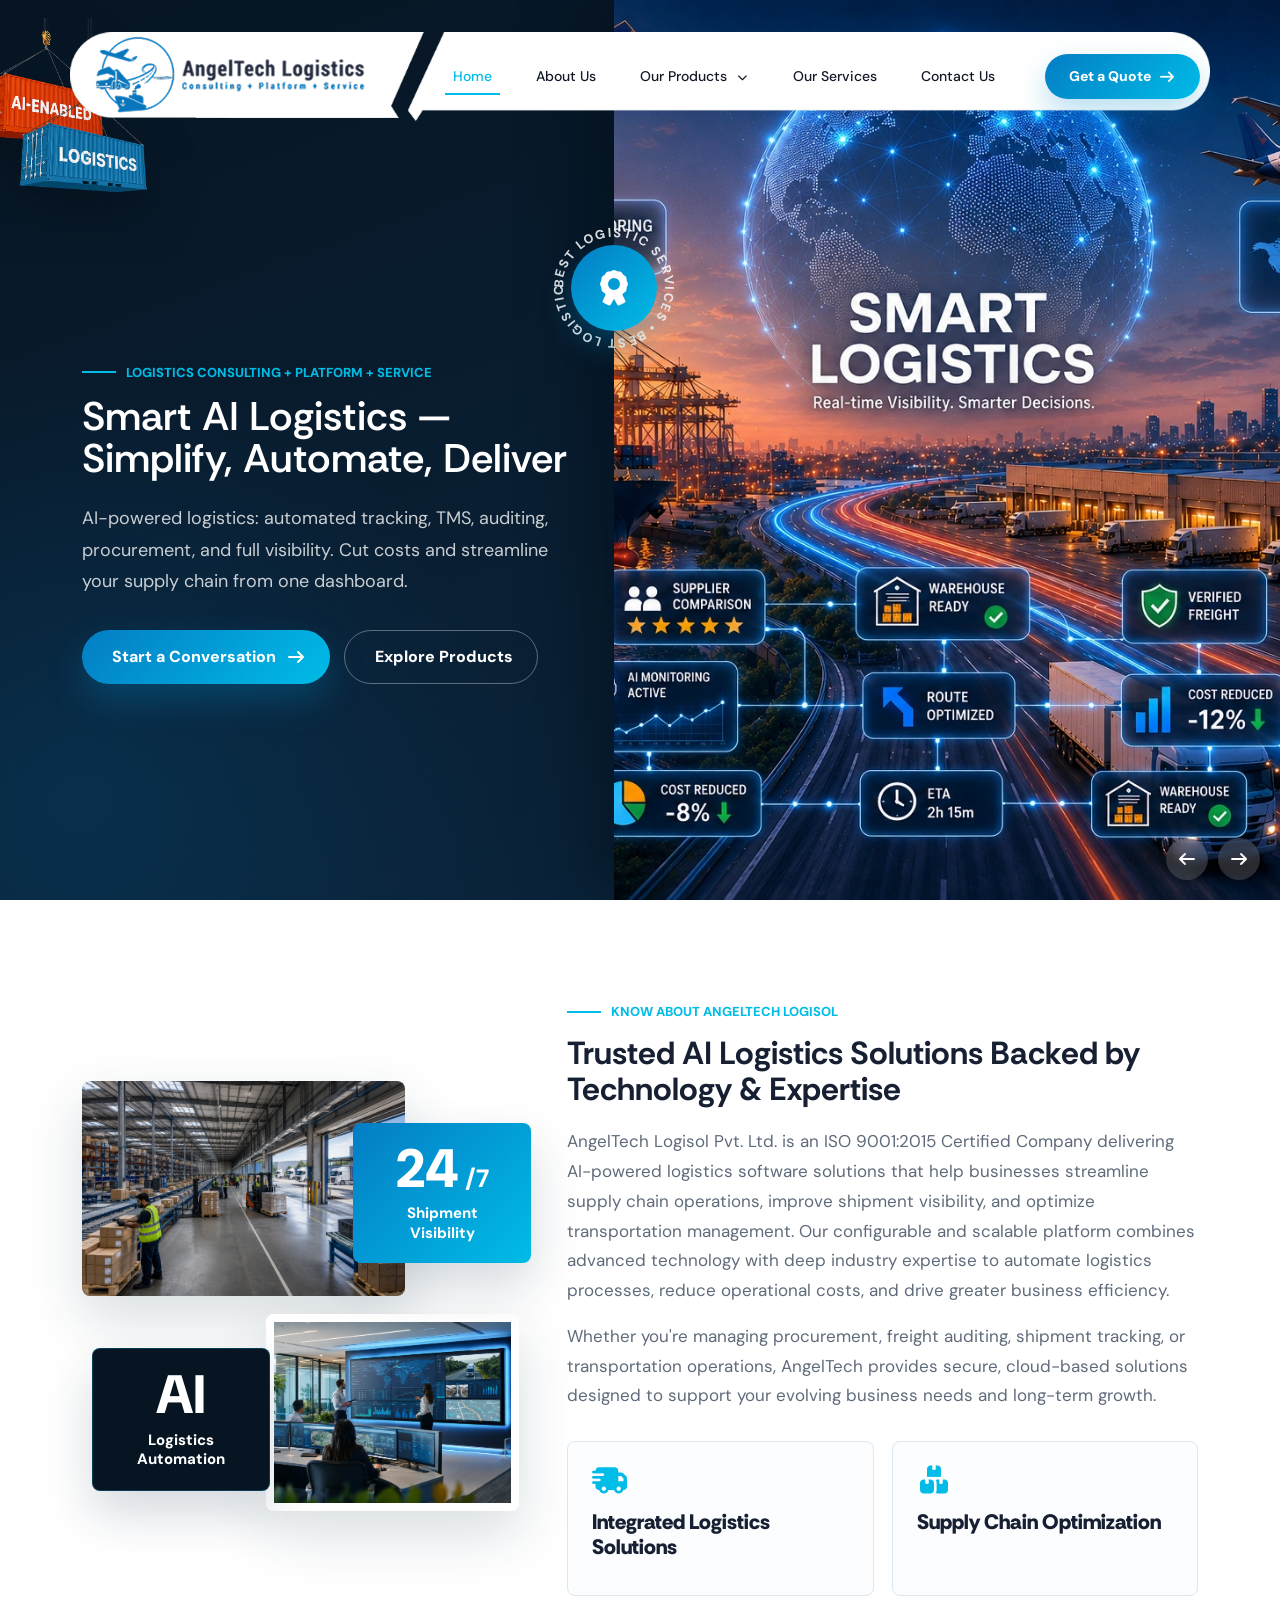
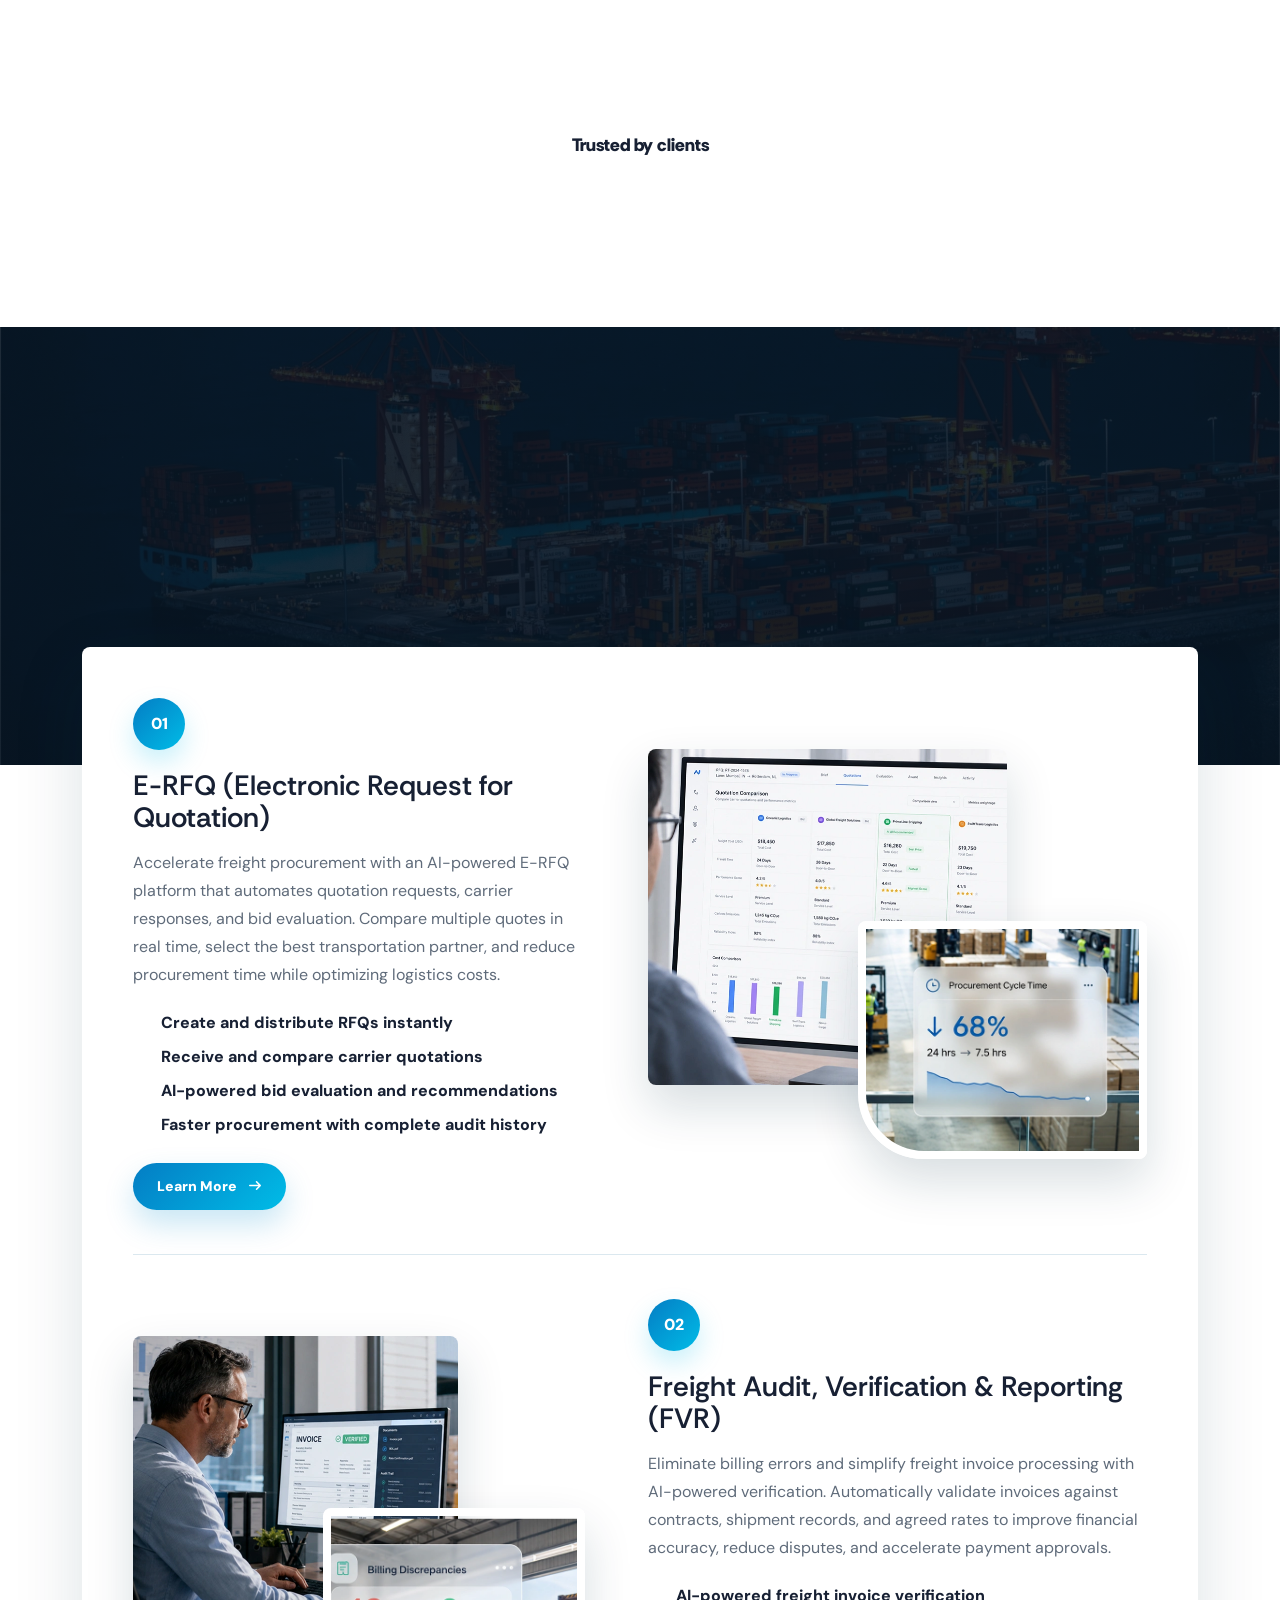
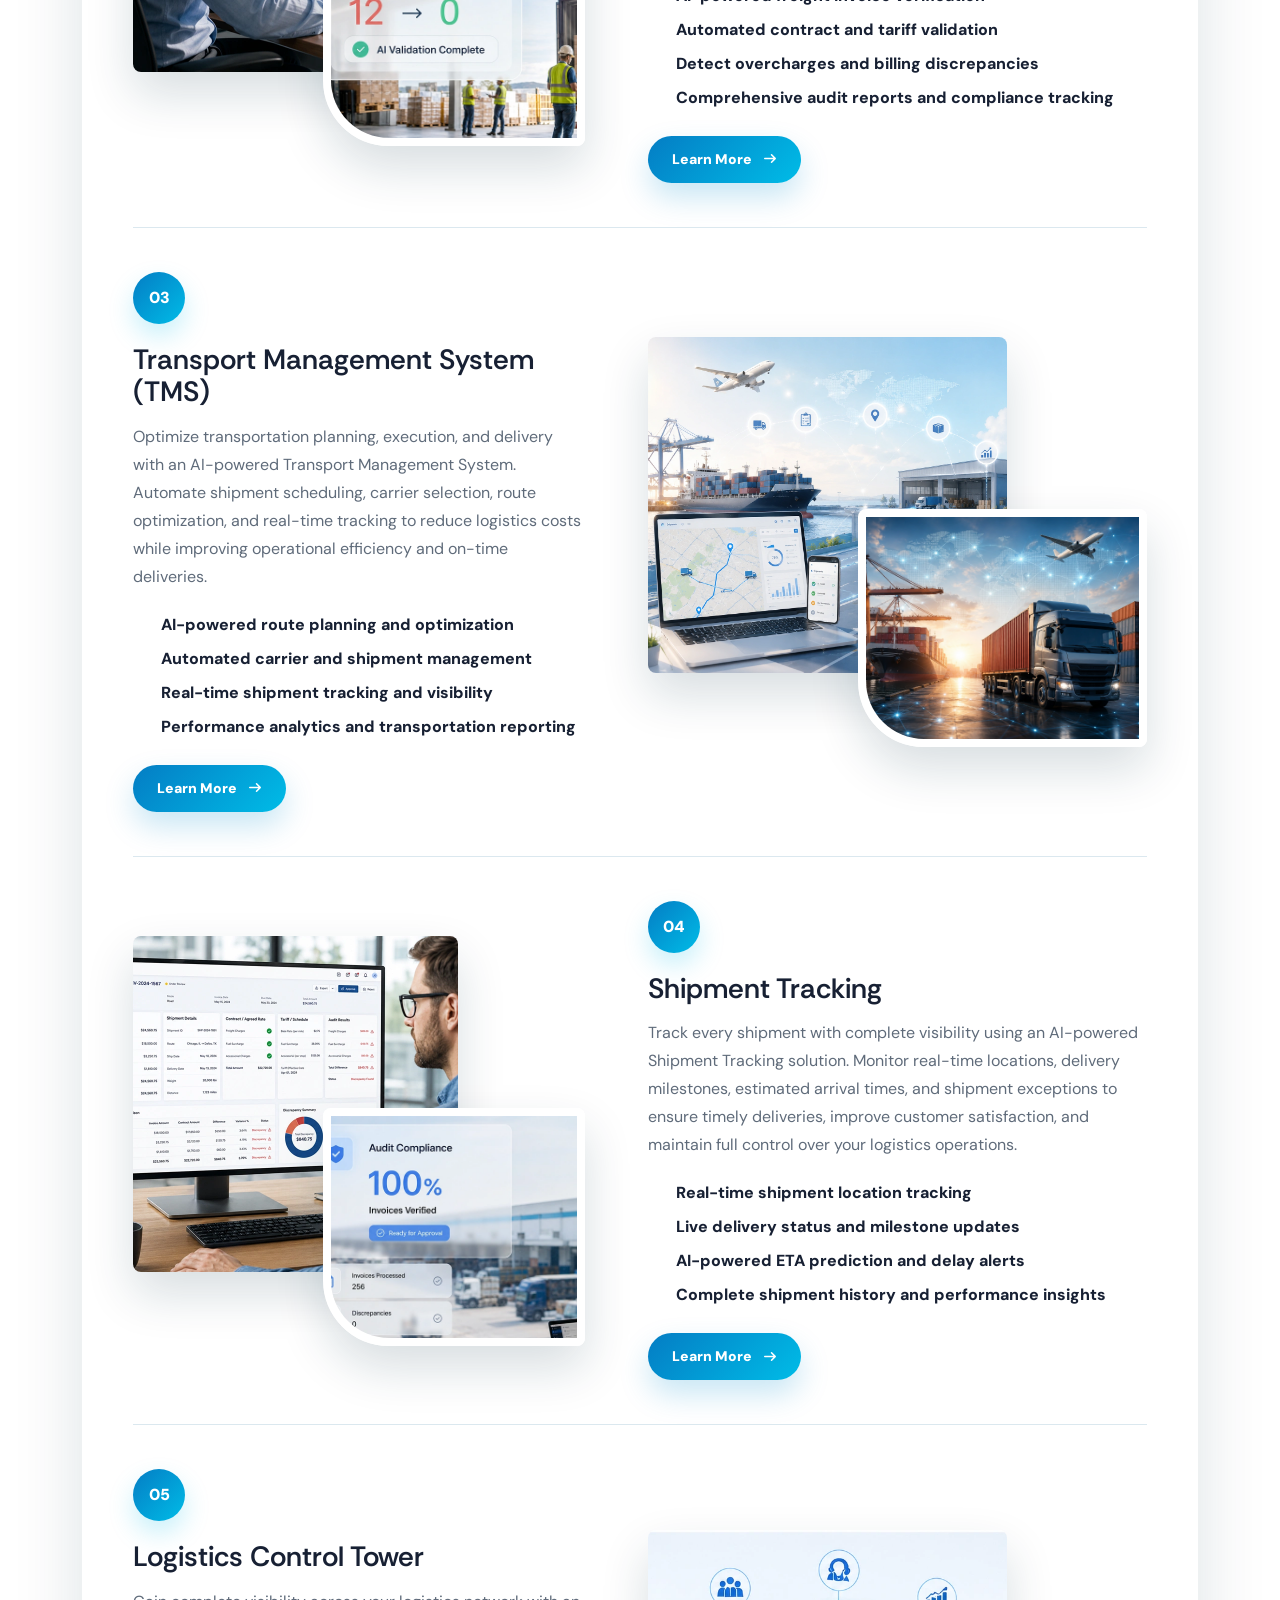
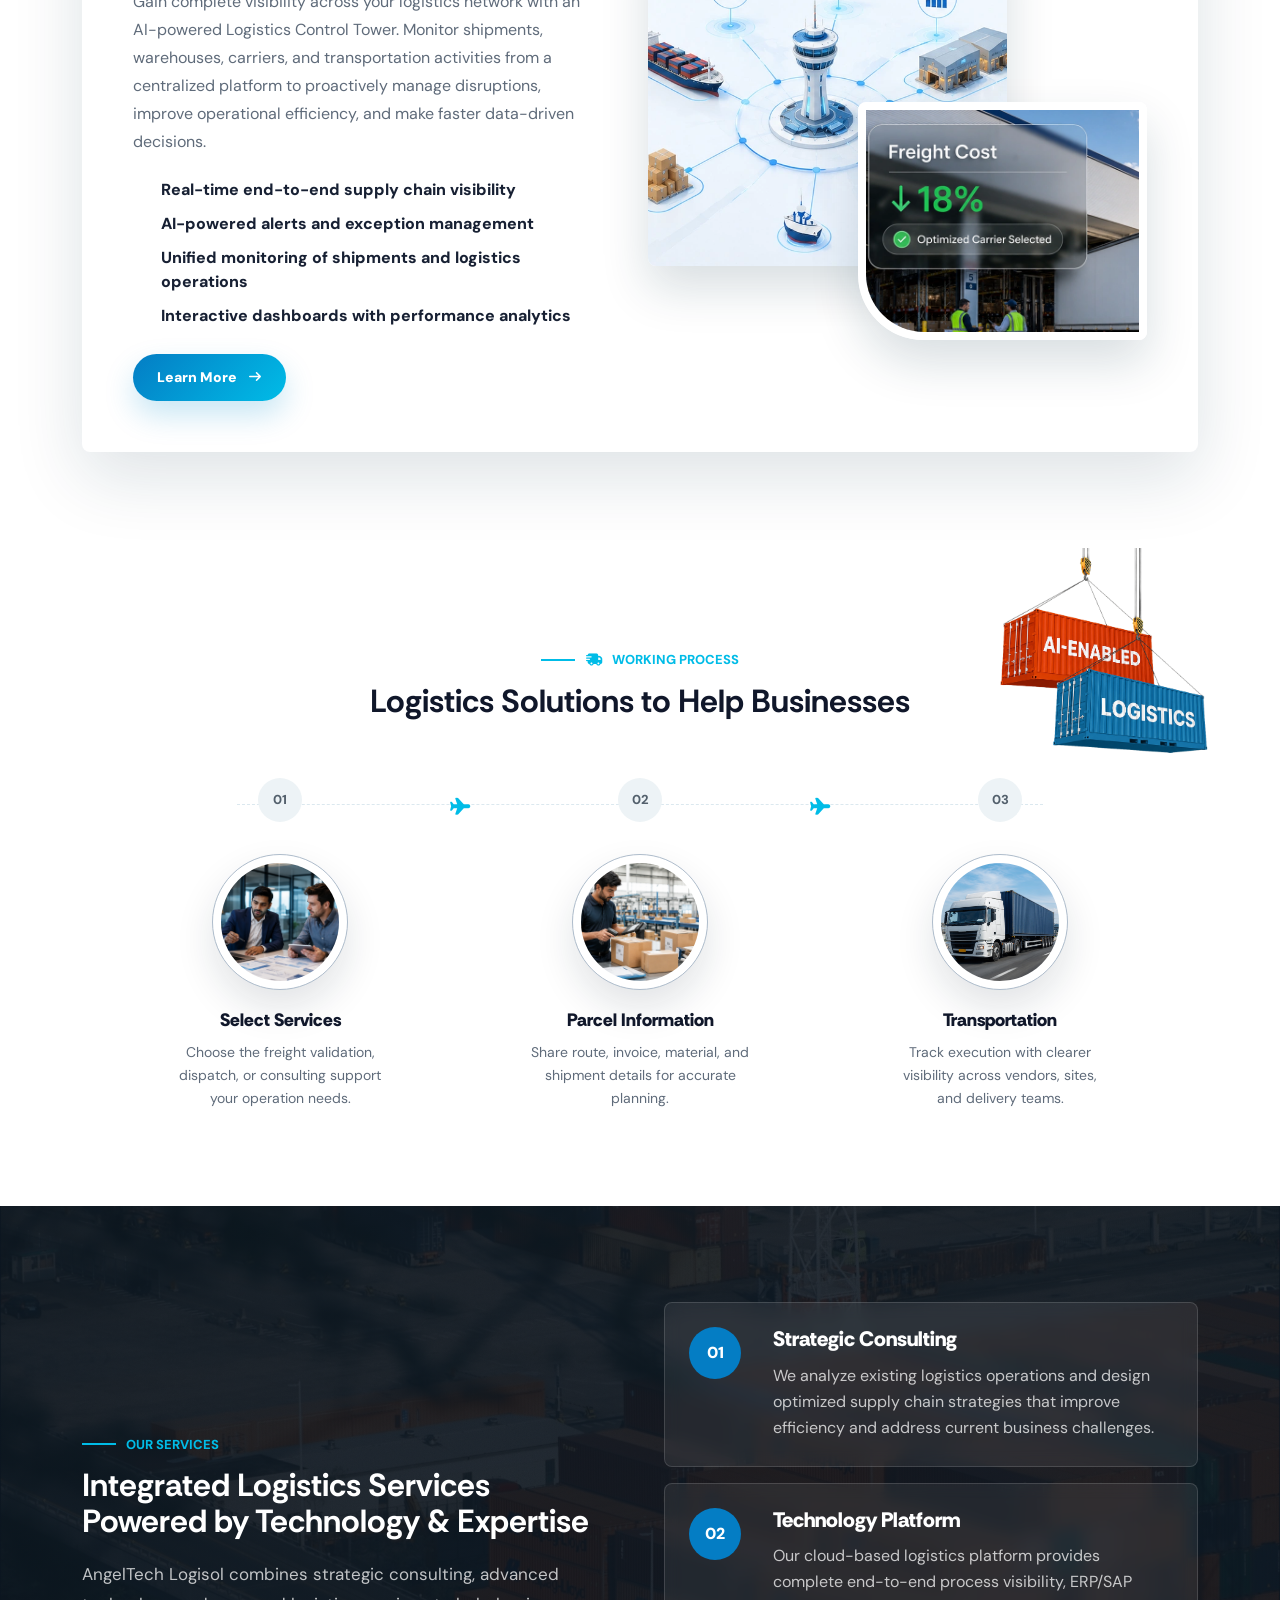
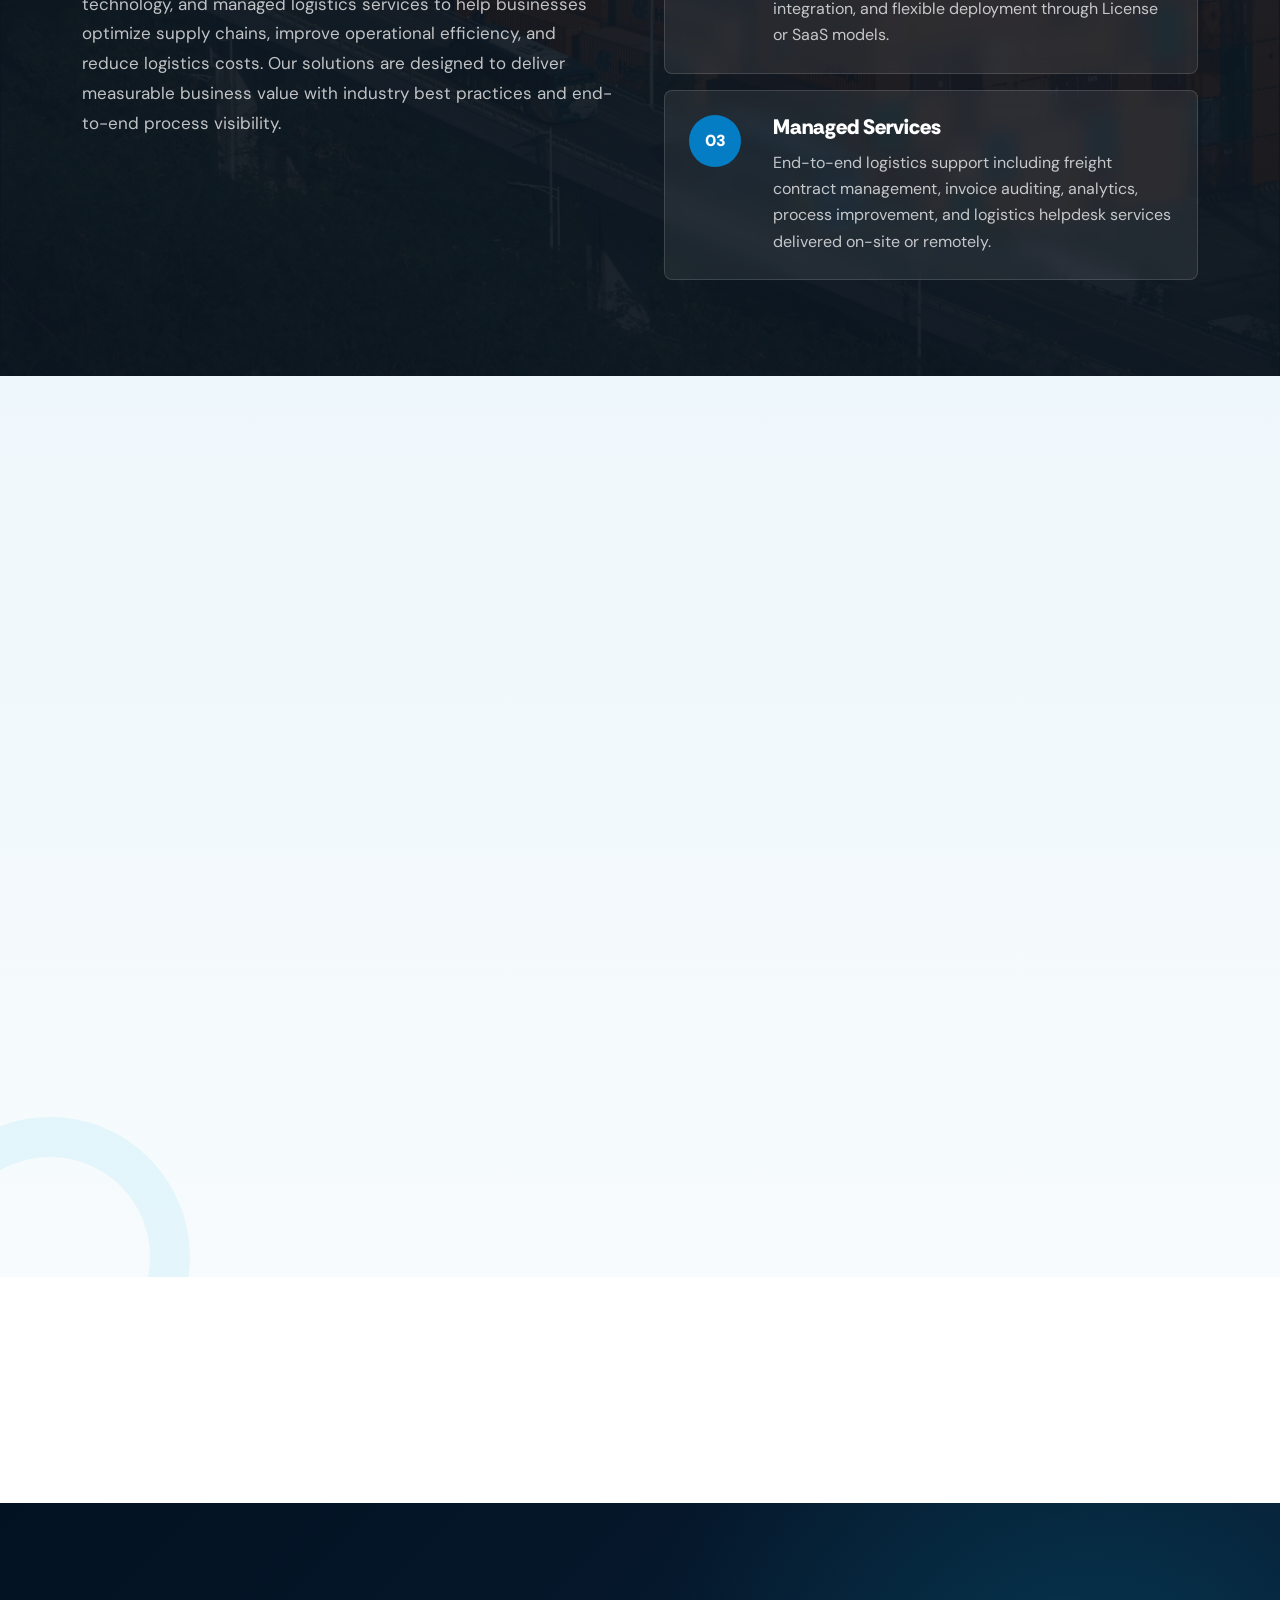
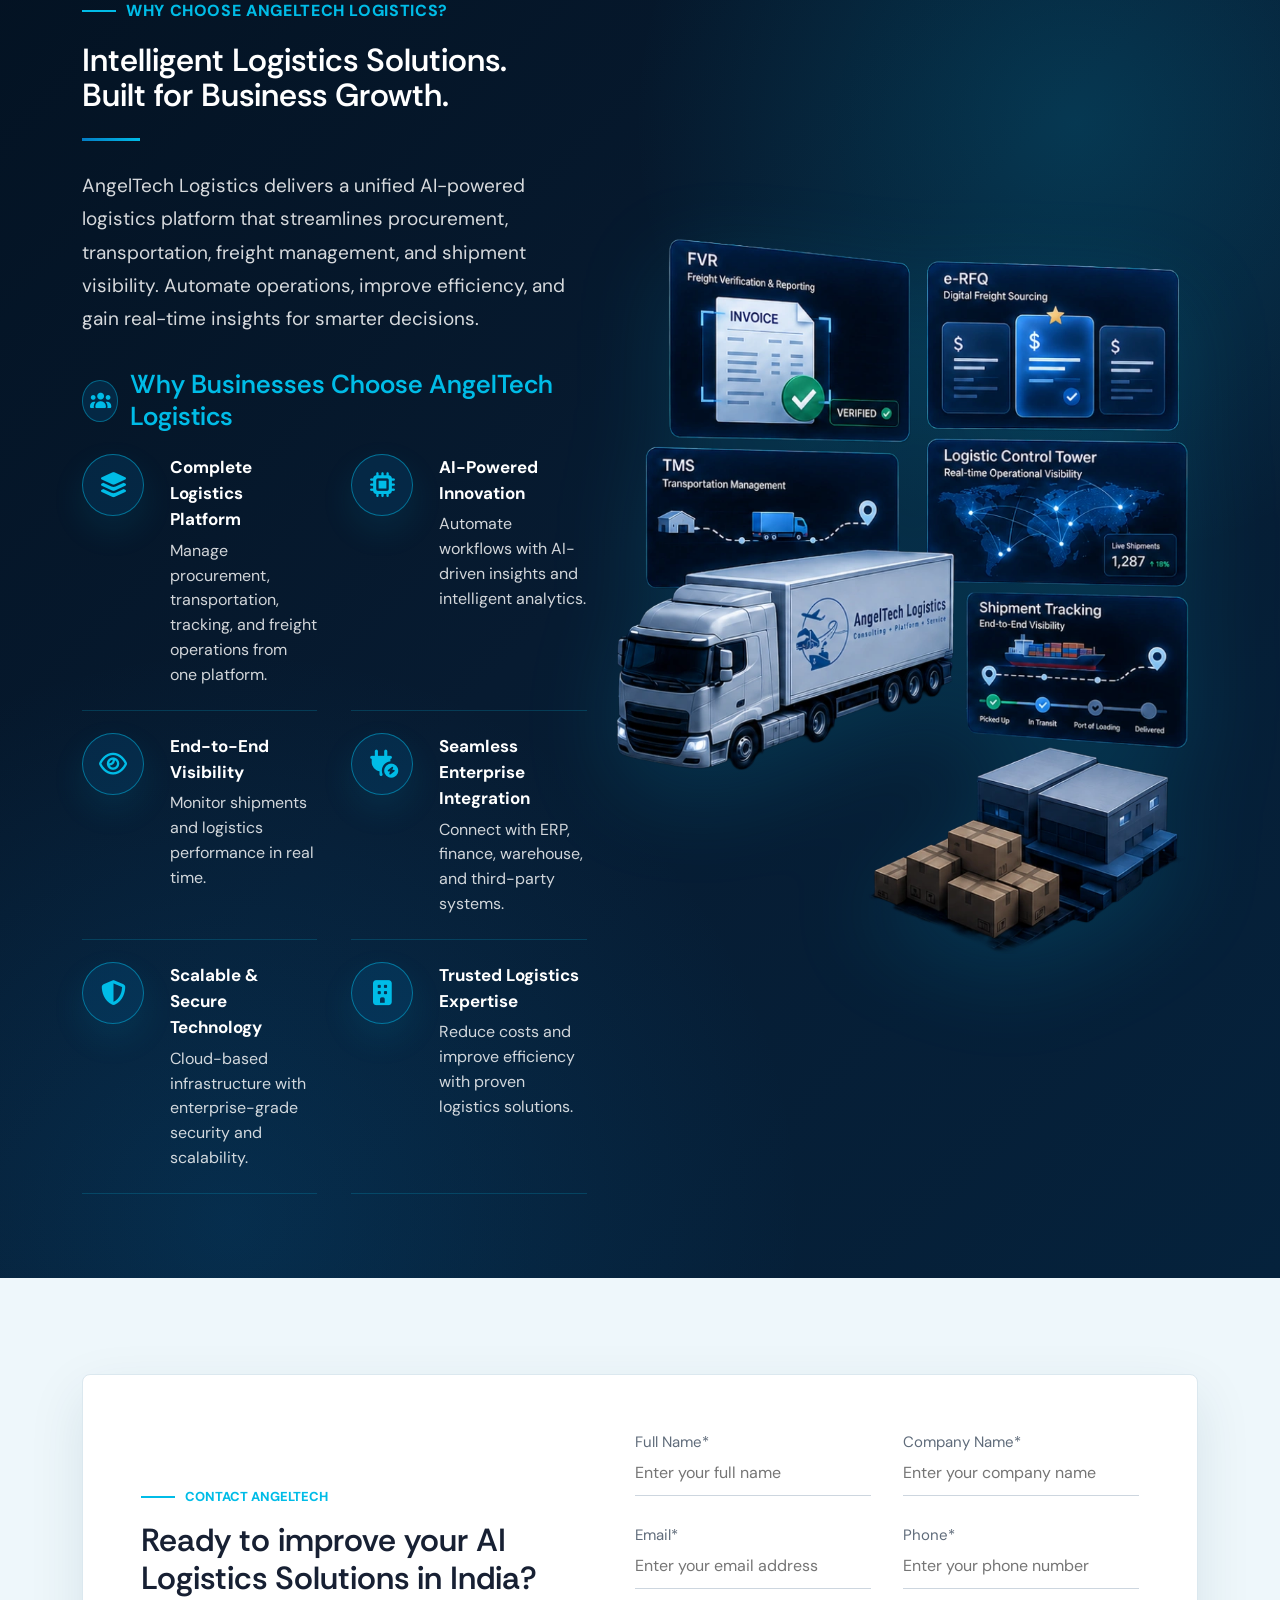
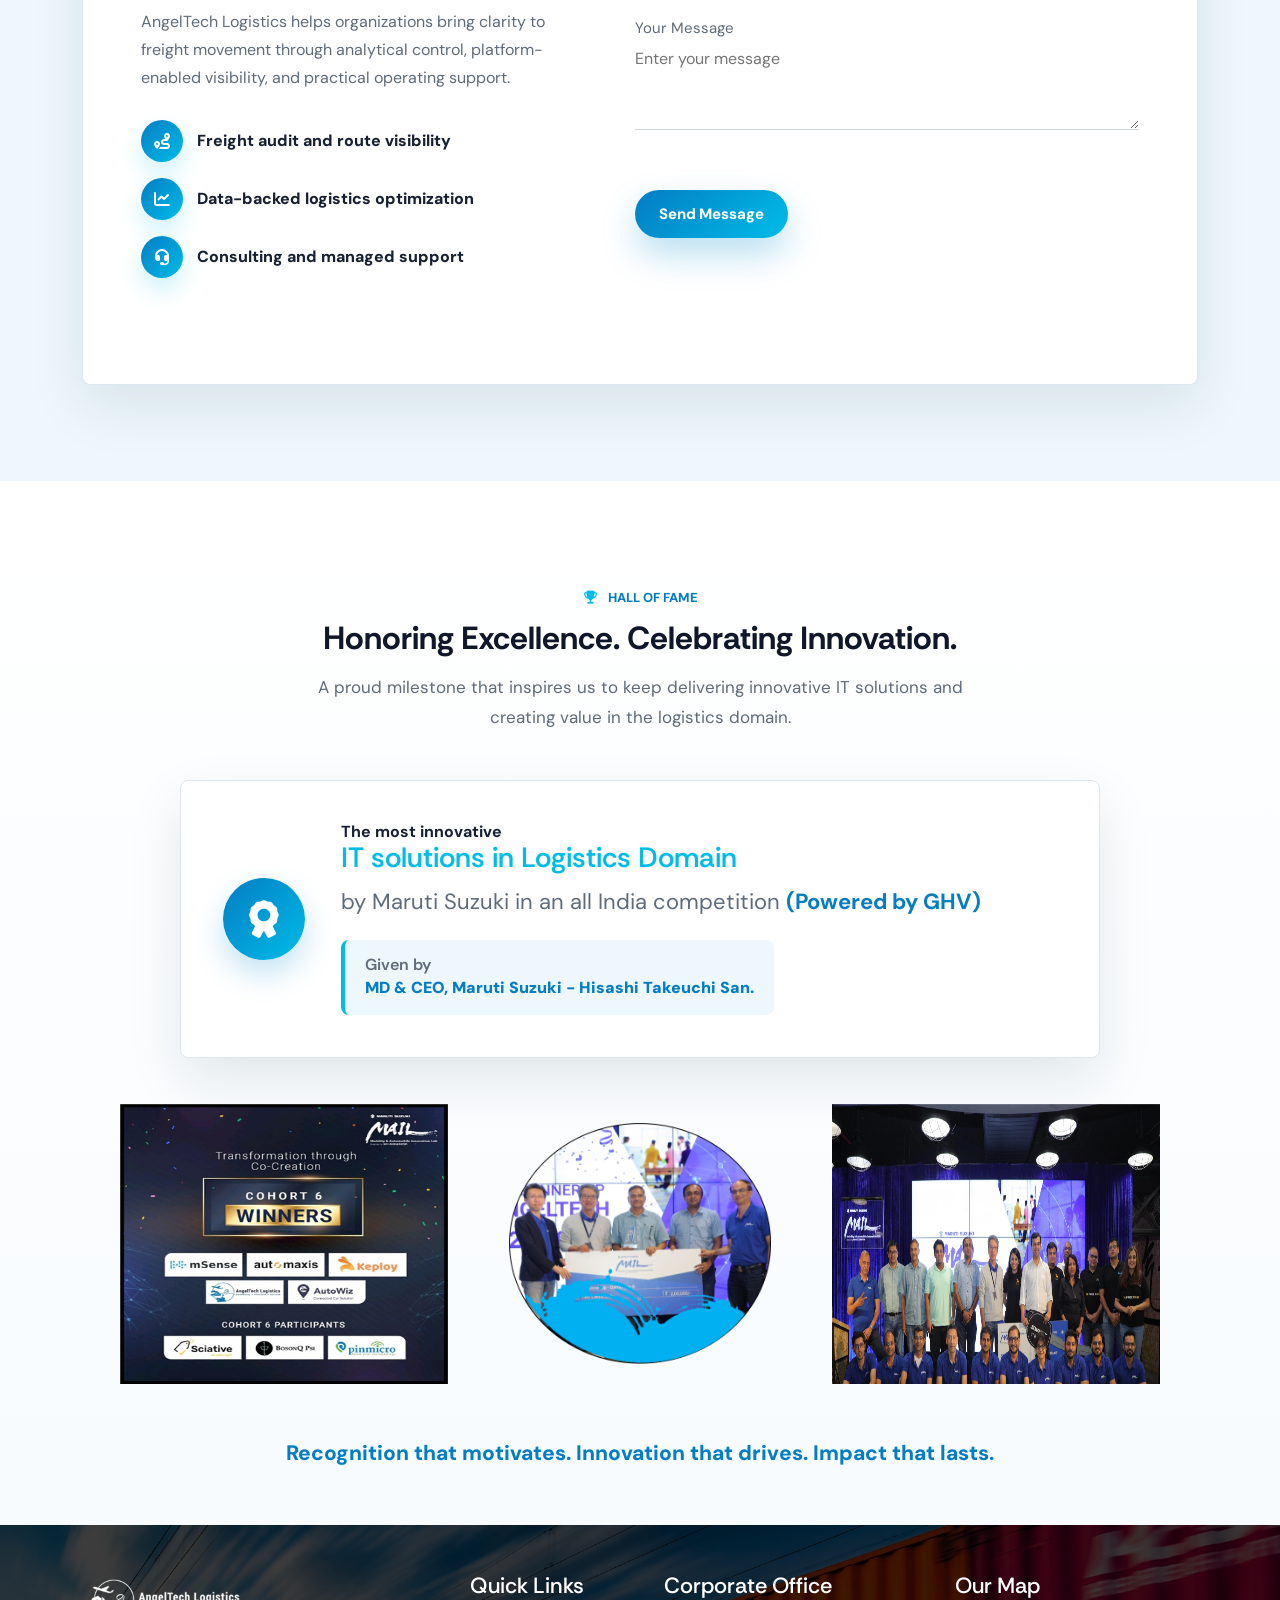
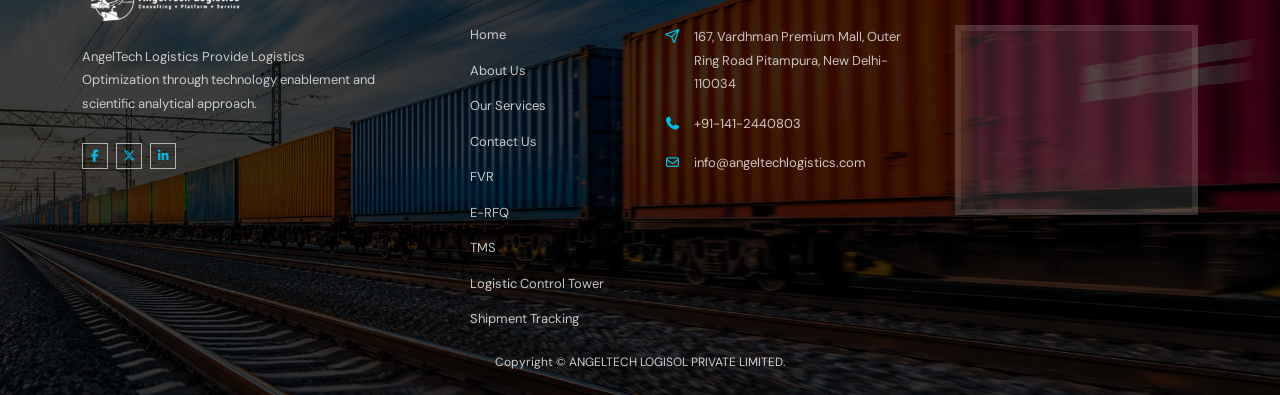
==== commit 74e88384: "worked on Angeltech website- Designing, Responsive & optimization" ====
--- a/index.html
+++ b/index.html
@@ -542,158 +542,8 @@
             </div>
         </section>
 
-        <section class="choose-section" aria-labelledby="choose-title">
-    <div class="container">
-        <div class="row align-items-center g-5">
-
-            <div class="col-lg-6">
-                <div class="choose-media reveal">
-                    <img class="choose-image-main" src="assets/images/Know About Us Image 1.webp" alt="Strategic logistics consulting">
-                    <img class="choose-image-float" src="assets/images/Know About Us Image 2.webp" alt="Technology-enabled supply chain management">
-
-                    <!-- <div class="choose-badge">
-                        <i class="fa-solid fa-key"></i>
-                        <span>Key Benefits</span>
-                    </div> -->
-                </div>
-            </div>
-
-            <div class="col-lg-6">
-                <div class="choose-content reveal delay-1">
-
-                    <span class="eyebrow">
-                        <i class="fa-solid fa-lightbulb"></i> Key Benefits
-                    </span>
-
-                    <h2 id="choose-title">
-                        Comprehensive Logistics Solutions for Smarter Supply Chains
-                    </h2>
-
-                    <p>
-                        AngelTech Logisol delivers strategic consulting, managed services, and
-                        technology-driven logistics platforms that help businesses reduce costs,
-                        improve operational efficiency, and gain complete visibility across their
-                        supply chain. Our integrated solutions combine industry expertise with
-                        advanced technology to drive measurable business results.
-                    </p>
-
-                    <div class="choose-bars">
-
-                        <div class="choose-bar" style="--value: 95%;">
-                            <div class="choose-bar-label">
-                                <span>Strategic Consulting</span>
-                                <strong>95%</strong>
-                            </div>
-                            <div class="choose-bar-track">
-                                <span></span>
-                            </div>
-                        </div>
-
-                        <div class="choose-bar" style="--value: 98%;">
-                            <div class="choose-bar-label">
-                                <span>Technology &amp; Managed Services</span>
-                                <strong>98%</strong>
-                            </div>
-                            <div class="choose-bar-track">
-                                <span></span>
-                            </div>
-                        </div>
-
-                        <div class="choose-bar" style="--value: 96%;">
-                            <div class="choose-bar-label">
-                                <span>Freight Audit &amp; Reporting</span>
-                                <strong>96%</strong>
-                            </div>
-                            <div class="choose-bar-track">
-                                <span></span>
-                            </div>
-                        </div>
-
-                        <div class="choose-bar" style="--value: 94%;">
-                            <div class="choose-bar-label">
-                                <span>Transportation Management</span>
-                                <strong>94%</strong>
-                            </div>
-                            <div class="choose-bar-track">
-                                <span></span>
-                            </div>
-                        </div>
-
-                        <div class="choose-bar" style="--value: 92%;">
-                            <div class="choose-bar-label">
-                                <span>Shipment Visibility</span>
-                                <strong>92%</strong>
-                            </div>
-                            <div class="choose-bar-track">
-                                <span></span>
-                            </div>
-                        </div>
-
-                    </div>
-
-                    <div class="choose-metrics">
-
-                        <div class="choose-metric" style="--percent: 96;">
-                            <div class="choose-ring">
-                                <span>96%</span>
-                            </div>
-                            <strong>Cost Savings &amp; Process Efficiency</strong>
-                        </div>
-
-                        <div class="choose-metric" style="--percent: 94;">
-                            <div class="choose-ring">
-                                <span>94%</span>
-                            </div>
-                            <strong>Supply Chain Visibility &amp; Business Intelligence</strong>
-                        </div>
-
-                    </div>
-
-
-                </div>
-            </div>
-
-        </div>
-    </div>
-</section>
-
-        <section class="stats-section" aria-label="AngelTech logistics statistics">
-            <div class="container">
-                <div class="stats-grid reveal">
-                    <div class="stat-item">
-                        <i class="fa-solid fa-clipboard-check"></i>
-                        <div>
-                            <strong data-count="150">0</strong>
-                            <span>Back Office Auditors</span>
-                        </div>
-                    </div>
-                    <div class="stat-item">
-                        <i class="fa-solid fa-globe"></i>
-                        <div>
-                            <strong data-count="32">0</strong>
-                            <span>Countries Covered</span>
-                        </div>
-                    </div>
-                    <div class="stat-item">
-                        <i class="fa-solid fa-award"></i>
-                        <div>
-                            <strong data-count="12">0</strong>
-                            <span>Years of Experience</span>
-                        </div>
-                    </div>
-                    <div class="stat-item">
-                        <i class="fa-solid fa-location-dot"></i>
-                        <div>
-                            <strong data-count="110">0</strong>
-                            <span>Sites</span>
-                        </div>
-                    </div>
-                </div>
-            </div>
-        </section>
-
-       
-
+
+        
        <section class="products-section" id="products">
     <div class="container">
         <div class="row align-items-center g-5">
@@ -760,101 +610,160 @@
     </div>
 </section>
 
-       <section class="testimonial-section">
+
+        <section class="choose-section" aria-labelledby="choose-title">
     <div class="container">
         <div class="row align-items-center g-5">
-            <div class="col-lg-5">
-                <div class="testimonial-media reveal">
-                    <img data-testimonial-image src="assets/images/testimonial1.webp" alt="AngelTech Logisol customer testimonial">
-                </div>
-            </div>
-
-            <div class="col-lg-7">
-                <div class="testimonial-content reveal delay-1">
+
+            <div class="col-lg-6">
+                <div class="choose-media reveal">
+                    <img class="choose-image-main" src="assets/images/Know About Us Image 1.webp" alt="Strategic logistics consulting">
+                    <img class="choose-image-float" src="assets/images/Know About Us Image 2.webp" alt="Technology-enabled supply chain management">
+
+                    <!-- <div class="choose-badge">
+                        <i class="fa-solid fa-key"></i>
+                        <span>Key Benefits</span>
+                    </div> -->
+                </div>
+            </div>
+
+            <div class="col-lg-6">
+                <div class="choose-content reveal delay-1">
+
                     <span class="eyebrow">
-                        <i class="fa-solid fa-truck-fast"></i> Testimonials
+                        <i class="fa-solid fa-lightbulb"></i> Key Benefits
                     </span>
 
-                    <h2>What Our Clients Say About AngelTech Logisol</h2>
-
-                    <div class="testimonial-slider" data-testimonial-slider>
-                        <div class="testimonial-slides">
-
-                            <!-- Testimonial 1 -->
-                            <blockquote class="testimonial-slide is-active" data-testimonial-image-src="assets/images/testimonial1.webp">
-                                <i class="fa-solid fa-quote-left"></i>
-
-                                <p>
-                                    Honeywell was struggling with an effortful invoice verification
-                                    process across most of its sites. Lack of visibility and
-                                    non-contract spend had become major reasons for higher logistics
-                                    costs and longer purchase-to-pay cycles.
-                                </p>
-
-                                <p>
-                                    With AngelTech Logisol, we could deliver a benchmark logistics
-                                    process resulting in significant cost savings and productivity
-                                    gains. AngelTech's operations and technical teams helped us
-                                    mature our logistics processes and substantially reduce cycle
-                                    times.
-                                </p>
-
-                                <cite>
-                                    <strong>Senior Program Manager</strong>
-                                    <span>Global Finance Operation</span>
-                                </cite>
-                            </blockquote>
-
-                            <!-- Testimonial 2 -->
-                            <blockquote class="testimonial-slide" data-testimonial-image-src="assets/images/testimonial2.webp">
-                                <i class="fa-solid fa-quote-left"></i>
-
-                                <p>
-                                    <strong>
-                                        Real-time data analytics provides us with actionable insights
-                                        into our logistics operations.
-                                    </strong>
-                                </p>
-
-                                <p>
-                                    I have to say that the deployment of your logistics solution,
-                                    along with the customized software solutions developed by your
-                                    team, has transformed the way we manage our logistics
-                                    operations. Over the last two years, your product quality,
-                                    managed services, and logistics domain expertise have made
-                                    AngelTech Logisol our preferred technology partner, consistently
-                                    delivering outstanding value-for-money solutions.
-                                </p>
-
-                                <cite>
-                                    <strong>Mr. Alok</strong>
-                                    <span>
-                                        Director – Business Operations &amp; Services<br>
-                                        One of the World's Largest Medical Equipment Solutions Companies
-                                    </span>
-                                </cite>
-                            </blockquote>
-
-                        </div>
-
-                        <div class="testimonial-controls" aria-label="Testimonial controls">
-                            <button class="testimonial-arrow" type="button" data-testimonial-prev aria-label="Previous testimonial">
-                                <i class="fa-solid fa-arrow-left"></i>
-                            </button>
-
-                            <div class="testimonial-dots" aria-label="Choose testimonial"></div>
-
-                            <button class="testimonial-arrow" type="button" data-testimonial-next aria-label="Next testimonial">
-                                <i class="fa-solid fa-arrow-right"></i>
-                            </button>
-                        </div>
-                    </div>
-
-                </div>
-            </div>
+                    <h2 id="choose-title">
+                        Comprehensive Logistics Solutions for Smarter Supply Chains
+                    </h2>
+
+                    <p>
+                        AngelTech Logisol delivers strategic consulting, managed services, and
+                        technology-driven logistics platforms that help businesses reduce costs,
+                        improve operational efficiency, and gain complete visibility across their
+                        supply chain. Our integrated solutions combine industry expertise with
+                        advanced technology to drive measurable business results.
+                    </p>
+
+                    <div class="choose-bars">
+
+                        <div class="choose-bar" style="--value: 95%;">
+                            <div class="choose-bar-label">
+                                <span>Strategic Consulting</span>
+                                <strong>95%</strong>
+                            </div>
+                            <div class="choose-bar-track">
+                                <span></span>
+                            </div>
+                        </div>
+
+                        <div class="choose-bar" style="--value: 98%;">
+                            <div class="choose-bar-label">
+                                <span>Technology &amp; Managed Services</span>
+                                <strong>98%</strong>
+                            </div>
+                            <div class="choose-bar-track">
+                                <span></span>
+                            </div>
+                        </div>
+
+                        <div class="choose-bar" style="--value: 96%;">
+                            <div class="choose-bar-label">
+                                <span>Freight Audit &amp; Reporting</span>
+                                <strong>96%</strong>
+                            </div>
+                            <div class="choose-bar-track">
+                                <span></span>
+                            </div>
+                        </div>
+
+                        <div class="choose-bar" style="--value: 94%;">
+                            <div class="choose-bar-label">
+                                <span>Transportation Management</span>
+                                <strong>94%</strong>
+                            </div>
+                            <div class="choose-bar-track">
+                                <span></span>
+                            </div>
+                        </div>
+
+                        <div class="choose-bar" style="--value: 92%;">
+                            <div class="choose-bar-label">
+                                <span>Shipment Visibility</span>
+                                <strong>92%</strong>
+                            </div>
+                            <div class="choose-bar-track">
+                                <span></span>
+                            </div>
+                        </div>
+
+                    </div>
+
+                    <div class="choose-metrics">
+
+                        <div class="choose-metric" style="--percent: 96;">
+                            <div class="choose-ring">
+                                <span>96%</span>
+                            </div>
+                            <strong>Cost Savings &amp; Process Efficiency</strong>
+                        </div>
+
+                        <div class="choose-metric" style="--percent: 94;">
+                            <div class="choose-ring">
+                                <span>94%</span>
+                            </div>
+                            <strong>Supply Chain Visibility &amp; Business Intelligence</strong>
+                        </div>
+
+                    </div>
+
+
+                </div>
+            </div>
+
         </div>
     </div>
 </section>
+
+        <section class="stats-section" aria-label="AngelTech logistics statistics">
+            <div class="container">
+                <div class="stats-grid reveal">
+                    <div class="stat-item">
+                        <i class="fa-solid fa-clipboard-check"></i>
+                        <div>
+                            <strong data-count="150">0</strong>
+                            <span>Back Office Auditors</span>
+                        </div>
+                    </div>
+                    <div class="stat-item">
+                        <i class="fa-solid fa-globe"></i>
+                        <div>
+                            <strong data-count="32">0</strong>
+                            <span>Countries Covered</span>
+                        </div>
+                    </div>
+                    <div class="stat-item">
+                        <i class="fa-solid fa-award"></i>
+                        <div>
+                            <strong data-count="12">0</strong>
+                            <span>Years of Experience</span>
+                        </div>
+                    </div>
+                    <div class="stat-item">
+                        <i class="fa-solid fa-location-dot"></i>
+                        <div>
+                            <strong data-count="110">0</strong>
+                            <span>Sites</span>
+                        </div>
+                    </div>
+                </div>
+            </div>
+        </section>
+
+       
+
+     
 
  <section class="fvr-why-section" aria-labelledby="fvr-why-title">
     <div class="container">
--- a/assets/css/angeltech.css
+++ b/assets/css/angeltech.css
@@ -101,6 +101,7 @@
     /* width: 226px; */
     height: auto;
     display: block;
+    margin-bottom: 2%;
 }
 
 .navbar-nav {
@@ -1179,7 +1180,7 @@
 
 .client-logo {
     width: 150px;
-    height: 64px;
+    height: 82px;
     display: flex;
     align-items: center;
     justify-content: center;
@@ -1188,7 +1189,7 @@
 
 .client-logo img {
     max-width: 100%;
-    max-height: 58px;
+    max-height: 76px;
     object-fit: contain;
     filter: saturate(0.92);
     opacity: 0.92;
@@ -4009,7 +4010,7 @@
     }
 
     .client-logo {
-        width: 128px;
+        width: 160px;
     }
 
     .testimonial-section {
